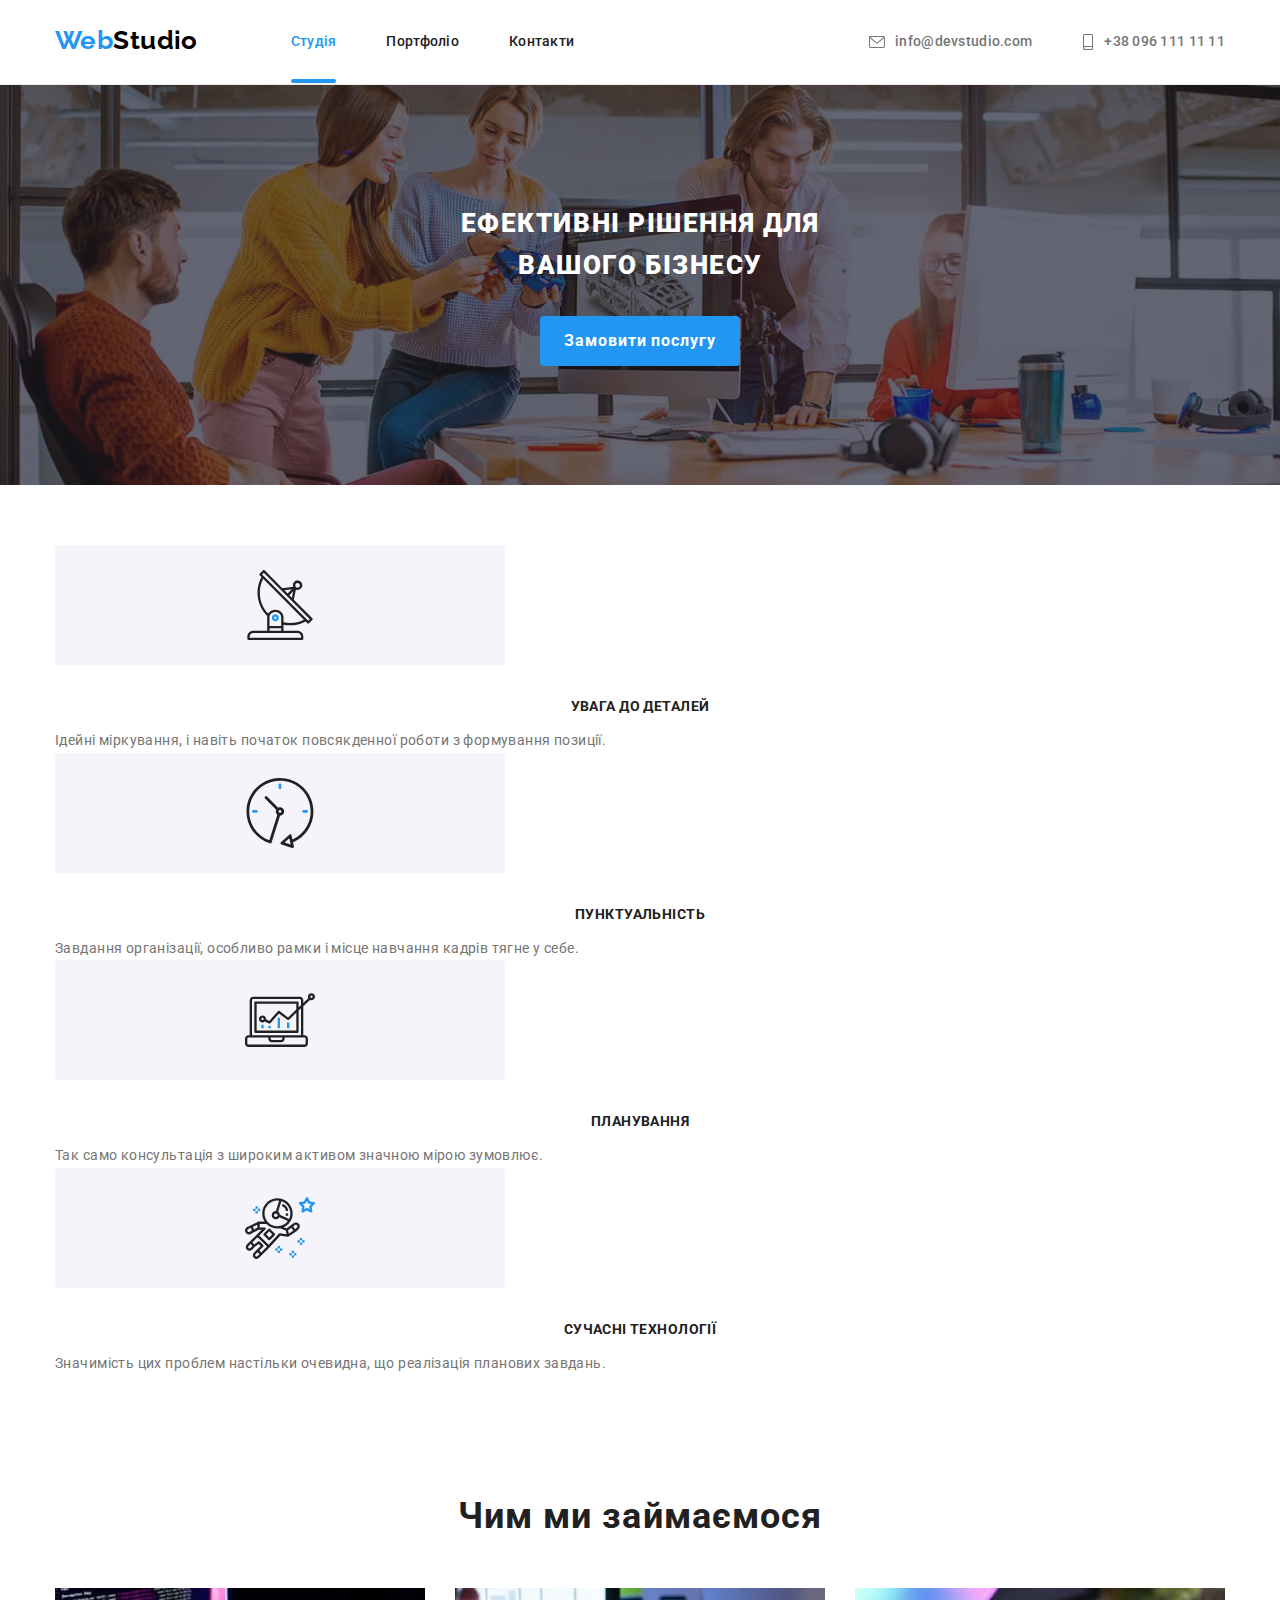
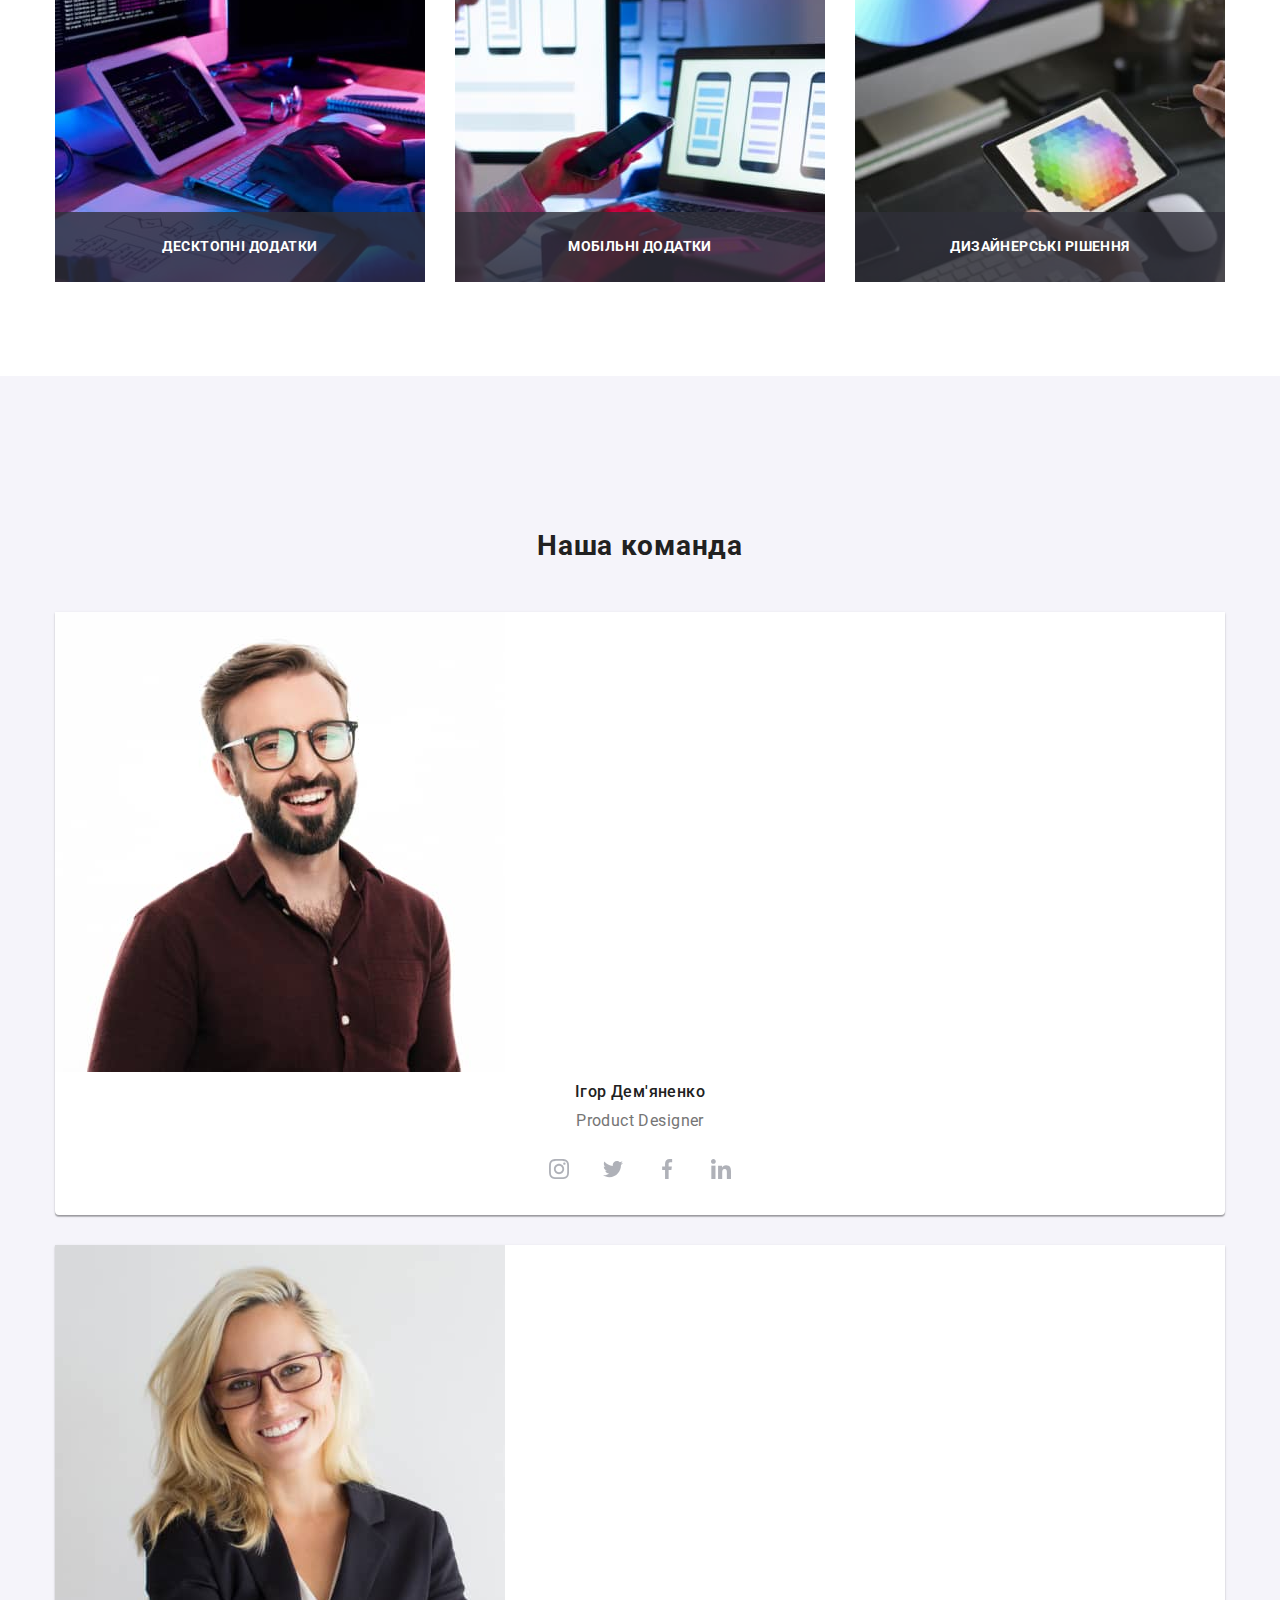
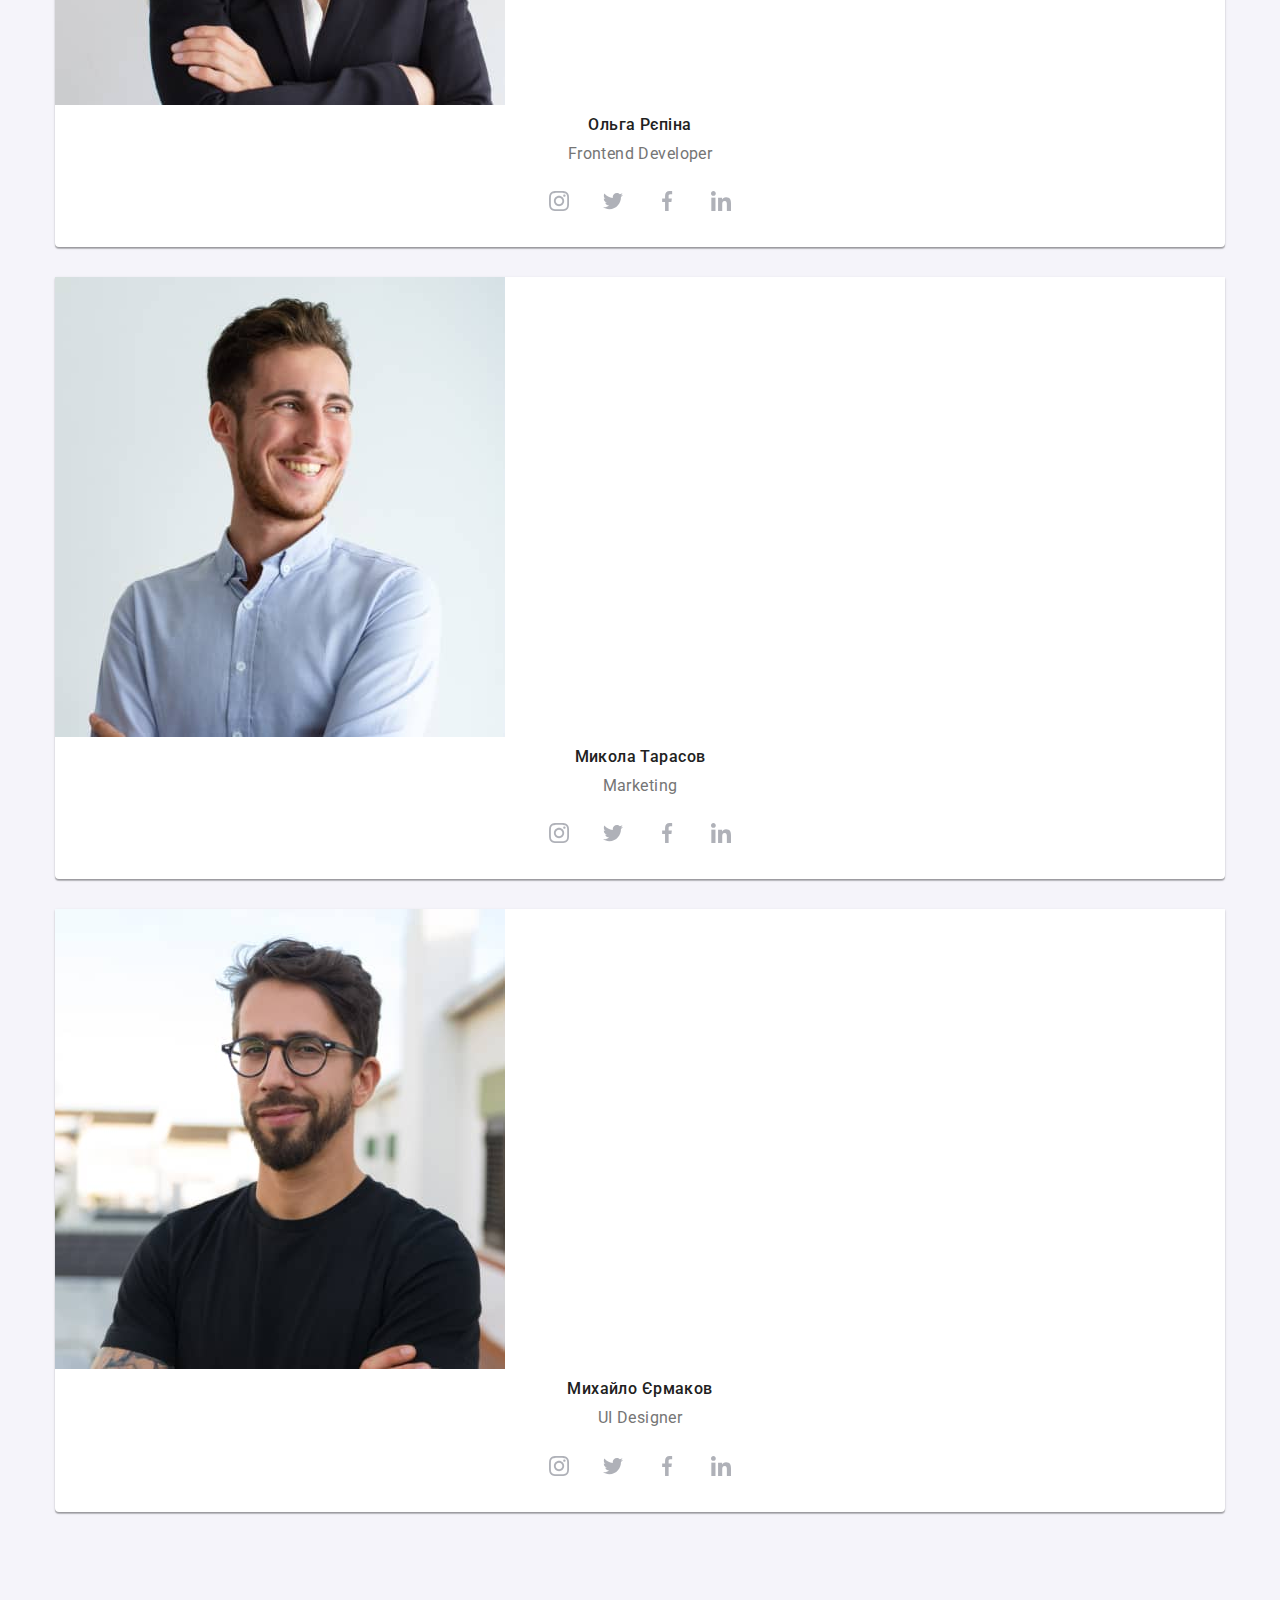
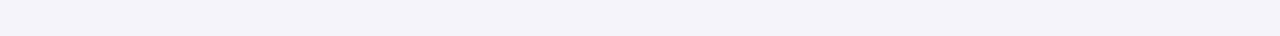
==== index.html @ 48b94c97 "hm work" ====
<!DOCTYPE html>
<html lang="uk">
  <head>
    <meta charset="UTF-8" />
    <meta http-equiv="X-UA-Compatible" content="IE=edge" />
    <meta name="viewport" content="width=device-width, initial-scale=1.0" />
    <link rel="preconnect" href="https://fonts.googleapis.com" />
    <link rel="preconnect" href="https://fonts.gstatic.com" crossorigin />
    <link
      href="https://fonts.googleapis.com/css2?family=Raleway:wght@700&family=Roboto:wght@400;500;700;900&display=swap"
      rel="stylesheet"
    />
    <title>Web Studio</title>
    <link
      rel="stylesheet"
      href="https://cdnjs.cloudflare.com/ajax/libs/modern-normalize/1.1.0/modern-normalize.min.css"
    />
    <link
      rel="stylesheet"
      href="https://cdnjs.cloudflare.com/ajax/libs/animate.css/4.1.1/animate.min.css"
    />
    <link rel="stylesheet" href="https://unpkg.com/aos@next/dist/aos.css" />
    <link rel="stylesheet" href="./css/main.min.css" />
  </head>
  <body>
    <!-- Heder -->
    <header class="header">
      <nav class="container header__container">
        <a lang="en" href="./index.html" class="header__logo">
          <span class="header__logoweb">Web</span>Studio
        </a>
        <ul class="navigation list">
          <li class="navigation__item">
            <a href="./index.html" class="navigation__link curent">Студія </a>
          </li>
          <li class="navigation__item">
            <a href="./portfolio.html" class="navigation__link">Портфоліо </a>
          </li>
          <li class="navigation__item">
            <a href="Контакти" class="navigation__link">Контакти </a>
          </li>
        </ul>
        <ul class="ligament list">
          <li class="ligament__item ligament__item--marg">
            <a href="mailto:info@devstudio.com" class="ligament__link">
              <svg class="ligament__icon">
                <use href="./images/symbol-defs.svg#icon-envelope"></use>
              </svg>
              info@devstudio.com
            </a>
          </li>
          <li class="ligament__item">
            <a href="tel:+380961111111" class="ligament__link">
              <svg class="ligament__icon--smartfone">
                <use href="./images/symbol-defs.svg#icon-smartphone"></use>
              </svg>
              +38 096 111 11 11
            </a>
          </li>
        </ul>
      </nav>
    </header>
    <main>
      <!-- Section 1 -->
       <section class="hero">
        <h1 class="hero__title">
          Ефективні рішення для<br />
          вашого бізнесу
        </h1>
         <button type="button" class="hero__button hero__button--additionally" data-modal-open>
          Замовити послугу
        </button>
      </section>
      <!-- hiden after -->
      <section class="benefits benefits__section">
        <h2 class="visually-hidden">Особливості</h2>
        <div class="benefits__container container">
          <ul class="benefits__list">
            <li class="benefist__item">
              <div class="peculiarities">
                <svg class="peculiarities__icon">
                  <use href="./images/symbol-defs.svg#icon-antenna-1"></use>
                </svg>
              </div>
              <h3 class="peculiarities__header">УВАГА ДО ДЕТАЛЕЙ</h3>
              <p class="peculiarities__text">
                Ідейні міркування, і навіть початок повсякденної роботи з формування позиції.
              </p>
            </li>
            <li class="benefist__item">
              <div class="peculiarities">
                <svg width="70" height="70" class="peculiarities__icon">
                  <use href="./images/symbol-defs.svg#icon-clock-1"></use>
                </svg>
              </div>
              <h3 class="peculiarities__header">ПУНКТУАЛЬНІСТЬ</h3>
              <p class="peculiarities__text">
                Завдання організації, особливо рамки і місце навчання кадрів тягне у себе.
              </p>
            </li>
            <li class="benefist__item">
              <div class="peculiarities">
                <svg width="70" height="70" class="peculiarities__icon">
                  <use href="./images/symbol-defs.svg#icon-diagram-1"></use>
                </svg>
              </div>
              <h3 class="peculiarities__header">ПЛАНУВАННЯ</h3>
              <p class="peculiarities__text">
                Так само консультація з широким активом значною мірою зумовлює.
              </p>
            </li>
            <li class="benefist__item">
              <div class="peculiarities">
                <svg width="70" height="70" class="peculiarities__icon">
                  <use href="./images/symbol-defs.svg#icon-astronaut-1"></use>
                </svg>
              </div>
              <h3 class="peculiarities__header">СУЧАСНІ ТЕХНОЛОГІЇ</h3>
              <p class="peculiarities__text">
                Значимість цих проблем настільки очевидна, що реалізація планових завдань.
              </p>
            </li>
          </ul>
        </div>
      </section>
       <section class="work">
        <div class="work__container container">
          <h2 class="work__header work__header--margin">Чим ми займаємося</h2>
          <ul class="workcard">
            <li class="workard__list">
              <div class="boxthumb">
                <img src="./images/box1.jpg" alt="Проект з 0" width="370" />
                <p class="boxthumb__description">Десктопні додатки</p>
              </div>
            </li>
            <li class="workard__list">
              <div class="boxthumb">
                <img src="./images/box2.jpg" alt="Теми на любий вибір" width="370" />
                <p class="boxthumb__description">Мобільні додатки</p>
              </div>
            </li>
            <li class="workard__list">
              <div class="boxthumb">
                <img src="./images/box3.jpg" alt="Дизайн" width="370" />
                <p class="boxthumb__description">Дизайнерські рішення</p>
              </div>
            </li>
          </ul>
        </div>
       </section>
      <!-- Comand -->
       <section class="section section__team">
        <div class="container">
          <h2 class="team__header work__header--margin">Наша команда</h2>
          <ul class="team-foto__list">
            <li class="team-foto__item item">
              <img src="/images/mobile/comand/igor480.jpg" alt="Дизайнер" />
              <div class="team">
                <h3 class="team__name">Ігор Дем'яненко</h3>
                <p class="team__position">Product Designer</p>
                <ul class="social-icon">
                  <li>
                    <a href="https://www.instagram.com" class="social-icon__link">
                      <svg width="20" height="20" class="social-icon__svg">
                        <use href="./images/symbol-defs.svg#icon-instagram-2"></use>
                      </svg>
                    </a>
                  </li>
                  <li>
                    <a href="https://twitter.com/" class="social-icon__link">
                      <svg width="20" height="20" class="social-icon__svg">
                        <use href="./images/symbol-defs.svg#icon-twitter-1"></use>
                      </svg>
                    </a>
                  </li>
                  <li>
                    <a href="https://uk-ua.facebook.com/" class="social-icon__link">
                      <svg width="20" height="20" class="social-icon__svg">
                        <use href="./images/symbol-defs.svg#icon-facebook-1"></use>
                      </svg>
                    </a>
                  </li>
                  <li>
                    <a href="https://ua.linkedin.com/" class="social-icon__link">
                      <svg width="20" height="20" class="social-icon__svg">
                        <use href="./images/symbol-defs.svg#icon-linkedin-1"></use>
                      </svg>
                    </a>
                  </li>
                </ul>
              </div>
            </li>
            <li class="team-foto__item item">
              <img src="./images/mobile/comand/olga480.jpg" alt="Розробник" />
              <div class="team">
                <h3 class="team__name">Ольга Рєпіна</h3>
                <p class="team__position">Frontend Developer</p>
                <ul class="social-icon">
                  <li>
                    <a href="https://www.instagram.com" class="social-icon__link">
                      <svg width="20" height="20" class="social-icon__svg">
                        <use href="./images/symbol-defs.svg#icon-instagram-2"></use>
                      </svg>
                    </a>
                  </li>
                  <li>
                    <a href="https://twitter.com/" class="social-icon__link">
                      <svg width="20" height="20" class="social-icon__svg">
                        <use href="./images/symbol-defs.svg#icon-twitter-1"></use>
                      </svg>
                    </a>
                  </li>
                  <li>
                    <a href="https://uk-ua.facebook.com/" class="social-icon__link">
                      <svg width="20" height="20" class="social-icon__svg">
                        <use href="./images/symbol-defs.svg#icon-facebook-1"></use>
                      </svg>
                    </a>
                  </li>
                  <li>
                    <a href="https://ua.linkedin.com/" class="social-icon__link">
                      <svg width="20" height="20" class="social-icon__svg">
                        <use href="./images/symbol-defs.svg#icon-linkedin-1"></use>
                      </svg>
                    </a>
                  </li>
                </ul>
              </div>
            </li>
            <li class="team-foto__item item">
              <img src="./images/mobile/comand/mukola480.jpg" alt="Маркетинг" />
              <div class="team">
                <h3 class="team__name">Микола Тарасов</h3>
                <p class="team__position">Marketing</p>
                <ul class="social-icon">
                  <li>
                    <a href="https://www.instagram.com" class="social-icon__link">
                      <svg width="20" height="20" class="social-icon__svg">
                        <use href="./images/symbol-defs.svg#icon-instagram-2"></use>
                      </svg>
                    </a>
                  </li>
                  <li>
                    <a href="https://twitter.com/" class="social-icon__link">
                      <svg width="20" height="20" class="social-icon__svg">
                        <use href="./images/symbol-defs.svg#icon-twitter-1"></use>
                      </svg>
                    </a>
                  </li>
                  <li>
                    <a href="https://uk-ua.facebook.com/" class="social-icon__link">
                      <svg width="20" height="20" class="social-icon__svg">
                        <use href="./images/symbol-defs.svg#icon-facebook-1"></use>
                      </svg>
                    </a>
                  </li>
                  <li>
                    <a href="https://ua.linkedin.com/" class="social-icon__link">
                      <svg width="20" height="20" class="social-icon__svg">
                        <use href="./images/symbol-defs.svg#icon-linkedin-1"></use>
                      </svg>
                    </a>
                  </li>
                </ul>
              </div>
            </li>
            <li class="team-foto__item item">
              <img src="./images/mobile/comand/muhailo480.jpg" alt="Дизайнер" />
              <div class="team">
                <h3 class="team__name">Михайло Єрмаков</h3>
                <p class="team__position">UI Designer</p>

                <ul class="social-icon">
                  <li>
                    <a href="https://www.instagram.com" class="social-icon__link">
                      <svg width="20" height="20" class="social-icon__svg">
                        <use href="./images/symbol-defs.svg#icon-instagram-2"></use>
                      </svg>
                    </a>
                  </li>
                  <li>
                    <a href="https://twitter.com/" class="social-icon__link">
                      <svg width="20" height="20" class="social-icon__svg">
                        <use href="./images/symbol-defs.svg#icon-twitter-1"></use>
                      </svg>
                    </a>
                  </li>
                  <li>
                    <a href="https://uk-ua.facebook.com/" class="social-icon__link">
                      <svg width="20" height="20" class="social-icon__svg">
                        <use href="./images/symbol-defs.svg#icon-facebook-1"></use>
                      </svg>
                    </a>
                  </li>
                  <li>
                    <a href="https://ua.linkedin.com/" class="social-icon__link">
                      <svg width="20" height="20" class="social-icon__svg">
                        <use href="./images/symbol-defs.svg#icon-linkedin-1"></use>
                      </svg>
                    </a>
                  </li>
                </ul>
              </div>
            </li>
          </ul>
        </div>
      </section>
      <!-- section postiini clientu -->
      <!-- <section class="client-section section">
        <div class="container client__container">
          <h2 class="work__header work__header--margin">Постійні клієнти</h2>
          <ul class="client__container--list">
            <li class="client__container--item">
              <a href="./portfolio.html" class="client__container--link">
                <svg width="160" height="60" class="">
                  <use href="./images/symbol-defs.svg#icon-Logo"></use>
                </svg>
              </a>
            </li>
            <li class="client__container--item">
              <a href="./portfolio.html" class="client__container--link">
                <svg width="160" height="60" class="">
                  <use href="./images/symbol-defs.svg#icon-Logo-1"></use>
                </svg>
              </a>
            </li>
            <li class="client__container--item">
              <a href="./portfolio.html" class="client__container--link">
                <svg width="160" height="60" class="">
                  <use href="./images/symbol-defs.svg#icon-Logo-2"></use>
                </svg>
              </a>
            </li>
            <li class="client__container--item">
              <a href="./portfolio.html" class="client__container--link">
                <svg width="160" height="60" class="">
                  <use href="./images/symbol-defs.svg#icon-Logo-3"></use>
                </svg>
              </a>
            </li>
            <li class="client__container--item">
              <a href="./portfolio.html" class="client__container--link">
                <svg width="160" height="60" class="">
                  <use href="./images/symbol-defs.svg#icon-Logo-4"></use>
                </svg>
              </a>
            </li>
            <li class="client__container--item">
              <a href="./portfolio.html" class="client__container--link">
                <svg width="160" height="60" class="">
                  <use href="./images/symbol-defs.svg#icon-Logo-5"></use>
                </svg>
              </a>
            </li>
          </ul>
        </div>
      </section>
    </main> -->
    <!-- adress -->
    <!-- <footer class="footerbg">
      <div class="container container-foter">
        <div class="adresscont">
          <div class="logoclas">
            <a lang="en" href="./index.html" class="logofot">
              <span class="logo-fotweb">Web</span>Studio</a
            >
          </div>
          <address>
            <div class="conteiner-fot">
              <ul class="footer-nav list">
                <li class="navadress">
                  <a
                    href="https://goo.gl/maps/pRwfF4WAniWBqefx9"
                    target="_blank"
                    rel="noreferrer nofollow noopener"
                    class="footer-link navigat"
                    >м. Київ, пр-т Лесі Українки, 26
                  </a>
                </li>
                <li class="navadress">
                  <a href="mailto:info@devstudio.com" class="footer-link">info@devstudio.com</a>
                </li>
                <li class="navadress">
                  <a href="tel:+380961111111" class="footer-link">+38 096 111 11 11</a>
                </li>
              </ul>
            </div>
          </address>
        </div>
        <div class="conect footer1">
          <p class="fottext">Приєднутесь</p>
          <ul class="list-social">
            <li>
              <a href="https://www.instagram.com" class="link1">
                <svg width="20" height="20" class="icon-footer1">
                  <use href="./images/symbol-defs.svg#icon-instagram-2"></use>
                </svg>
              </a>
            </li>
            <li>
              <a href="https://twitter.com/" class="link1">
                <svg width="20" height="20" class="icon-footer1">
                  <use href="./images/symbol-defs.svg#icon-twitter-1"></use>
                </svg>
              </a>
            </li>
            <li>
              <a href="https://uk-ua.facebook.com/" class="link1">
                <svg width="20" height="20" class="icon-footer1">
                  <use href="./images/symbol-defs.svg#icon-facebook-1"></use>
                </svg>
              </a>
            </li>
            <li>
              <a href="https://ua.linkedin.com/" class="link1">
                <svg width="20" height="20" class="icon-footer1">
                  <use href="./images/symbol-defs.svg#icon-linkedin-1"></use>
                </svg>
              </a>
            </li>
          </ul>
        </div>
        <div class="box-telegram">
          <p class="fottext">Підпишіться на розсилку</p>
          <form class="box-social">
            <label for="mail" class="footer-label"> </label>
            <input type="mail" name="mail" id="mail" placeholder="E-mail" class="footer-input" />

            <button type="submit" class="button-box">
              Підписатися

              <svg width="24" height="24" class="icon-telegram">
                <use href="./images/symbol-defs.svg#icon-icon-send"></use>
              </svg>
            </button>
          </form>
        </div>
      </div>
    </footer> -->
    <!-- <div class="backdrop is-hidden" data-modal>
      <div class="modal">
        <p class="modal-text">Залиште свої дані, ми вам передзвонимо</p>
        <button class="close-button" data-modal-close>
          <svg width="30" height="30" class="icon-close">
            <use href="./icomoon/symbol-defs.svg#icon-close"></use>
          </svg>
        </button>

        <form class="js-speaker-form">
          <div class="modal-transformation">
            <label for="name" class="primary-label">Ім'я</label>
            <div class="input-wrap">
              <svg width="18" height="18" class="social-icon__svg">
                <use href="./images/symbol-defs.svg#icon-person-black-18dp-1"></use>
              </svg>
              <input type="text" name="name" id="name" required autofocus />
            </div>
          </div>
          <div class="modal-transformation">
            <label for="tel" class="primary-label">Телефон</label>
            <div class="input-wrap">
              <svg width="18" height="18" class="social-icon__svg">
                <use href="./images/symbol-defs.svg#icon-phone-black-18dp-1"></use>
              </svg>
              <input type="tel" name="tel" id="tel" required />
            </div>
          </div>
          <div class="modal-transformation">
            <label for="email" class="primary-label">Пошта</label>
            <div class="input-wrap">
              <svg width="18" height="18" class="social-icon__svg">
                <use href="./images/symbol-defs.svg#icon-email-black-18dp-1"></use>
              </svg>
              <input type="email" name="email" id="email" required />
            </div>
          </div>
          <div>
            <div class="modal-transformation">
              <label for="coment" class="primary-label"> Коментар </label>
              <textarea
                type="coment"
                name="coment"
                id="coment"
                rows="8"
                placeholder="Введіть текст"
              ></textarea>
            </div>
            <div>
              <label class="contract-text label">
                <input class="checkbox" type="checkbox" name="contract" value="contract" />
                <svg width="16" height="15" class="icon-contr">
                  <use href="./images/symbol-defs.svg#icon-icon-check-1"></use>
                </svg>
                <p class="contact-wrap">
                  Погоджуюся з розсилкою та приймаю
                  <a href="./index.html" class="contract-link">Умови договору</a>
                </p>
              </label>
            </div>
          </div>
          <div class="modal-submit">
            <button type="submit" class="button-modal">Відправити</button>
          </div>
        </form>
      </div>
    </div> -->

    <script src="./js/modal.js"></script>
  </body>
</html>
---- css/main.min.css ----
.button,.label,.modal-submit,.close-button,.button-box,.client__container .client__container--link,.boxthumb__description,.workard__list,.social-icon,.peculiarities,.ligament__link,.ligament,.navigation{display:-webkit-box;display:-ms-flexbox;display:flex;-webkit-box-align:center;-ms-flex-align:center;align-items:center;-webkit-box-pack:center;-ms-flex-pack:center;justify-content:center}body{font-family:"Roboto",sans-serif;font-size:14px;line-height:1.71;letter-spacing:.03em}.button-portfolio,.button-modal,.button-box,.client__container .client__container--link,.hero__button,.hero__button--additionally,.ligament__link{-webkit-transition:background-color 250ms cubic-bezier(0.4, 0, 0.2, 1),color 250ms cubic-bezier(0.4, 0, 0.2, 1),-webkit-box-shadow 250ms cubic-bezier(0.4, 0, 0.2, 1);transition:background-color 250ms cubic-bezier(0.4, 0, 0.2, 1),color 250ms cubic-bezier(0.4, 0, 0.2, 1),-webkit-box-shadow 250ms cubic-bezier(0.4, 0, 0.2, 1);transition:background-color 250ms cubic-bezier(0.4, 0, 0.2, 1),color 250ms cubic-bezier(0.4, 0, 0.2, 1),box-shadow 250ms cubic-bezier(0.4, 0, 0.2, 1);transition:background-color 250ms cubic-bezier(0.4, 0, 0.2, 1),color 250ms cubic-bezier(0.4, 0, 0.2, 1),box-shadow 250ms cubic-bezier(0.4, 0, 0.2, 1),-webkit-box-shadow 250ms cubic-bezier(0.4, 0, 0.2, 1)}body{color:#212121;background-color:#fff}.header{display:none}@media screen and (min-width: 1200px){.header{display:block}}@media screen and (min-width: 768px){.header{display:block}}@media screen and (min-width: 1200px){.header{border-bottom:1px solid #ececec}.header__container{display:-webkit-box;display:-ms-flexbox;display:flex}.header__logo{font-family:"Raleway",sans-serif;font-weight:700;font-size:26px;line-height:1.2;color:#000;text-decoration:none;margin-left:0;padding-top:25px;padding-bottom:24px}.header__logoweb{color:#2196f3}}@media screen and (min-width: 1200px){.ligament__item--marg{margin-right:50px}}@media screen and (min-width: 1200px){.curent::after{content:"";position:absolute;display:block;width:100%;height:4px;bottom:-2px;background-color:#2196f3;border-radius:2px}}@media screen and (min-width: 1200px){.navigation__link.curent{color:#2196f3}}.navigation{margin-left:93px}.navigation__link{font-weight:500;font-size:14px;line-height:1.14;letter-spacing:.02em;color:#212121;position:relative;padding:32px 0;text-decoration:none;-webkit-transition-duration:250ms;transition-duration:250ms;-webkit-transition-timing-function:cubic-bezier(0.4, 0, 0.2, 1);transition-timing-function:cubic-bezier(0.4, 0, 0.2, 1)}.navigation__item:not(:first-child){margin-left:50px}.navigation .navigation__link:hover,.navigation .navigation__link:focus{color:#2196f3}.ligament{margin-left:auto}.ligament__link{padding-top:32px;padding-bottom:32px;font-weight:500;font-size:14px;line-height:1.14;letter-spacing:.02em;color:#757575;text-decoration:none}.ligament__icon{display:block;height:20px;width:16px;margin-right:10px;fill:#757575}.ligament__icon--smartfone{display:block;height:16px;width:12px;margin-right:10px;fill:#757575}.ligament__link:hover,.ligament__link:focus{color:#2196f3}.ligament__link:hover svg,.ligament__link:focus svg{fill:#2196f3}.hero{background-image:-webkit-gradient(linear, left top, left bottom, from(rgba(47, 48, 58, 0.4)), to(rgba(47, 48, 58, 0.4))),url(../images/Img.jpg);background-image:linear-gradient(rgba(47, 48, 58, 0.4), rgba(47, 48, 58, 0.4)),url(../images/Img.jpg);max-width:1600px;min-height:400px;background-repeat:no-repeat;background-color:#c4c4c4;background-size:cover;background-position:center;margin:0 auto;text-align:center;padding-top:118px;padding-bottom:118px}.hero__title{font-weight:900;font-size:26px;line-height:1.6;letter-spacing:.06em;text-transform:uppercase;color:#fff}.hero__button--additionally{font-family:inherit;font-weight:500;font-size:16px;line-height:1.6;letter-spacing:.03em;border-radius:4px;color:#212121;border:none;padding:6px 22px;cursor:pointer}.hero__button--additionally:hover,.hero__button--additionally:focus{background-color:#2196f3;color:#fff;-webkit-box-shadow:0px 3px 1px rgba(0,0,0,.1),0px 1px 2px rgba(0,0,0,.08),0px 2px 2px rgba(0,0,0,.12);box-shadow:0px 3px 1px rgba(0,0,0,.1),0px 1px 2px rgba(0,0,0,.08),0px 2px 2px rgba(0,0,0,.12)}.hero__button{font-family:inherit;font-weight:700;font-size:16px;line-height:1.87;letter-spacing:.06em;color:#fff;background-color:#2196f3;cursor:pointer;border-radius:4px;margin-top:30px;padding:10px 24px}.hero__button:hover,.hero__button:focus{color:#fff;background-color:#188ce8;-webkit-box-shadow:0px 4px 4px rgba(0,0,0,.15);box-shadow:0px 4px 4px rgba(0,0,0,.15)}.peculiarities{width:450px;height:120px;background-color:#f5f4fa;border-radius:4px;margin-left:0}.peculiarities__icon{width:70px;height:70px}.peculiarities__header{text-align:center;font-size:14px;line-height:1.7;letter-spacing:.03em;text-transform:uppercase;margin-top:30px}.peculiarities__text{color:#757575;margin-top:10px}.benefits__section{margin-top:60px;margin-bottom:60px}.section__team{background-color:#f5f4fa}.team-foto__item:nth-last-child(n){margin-bottom:30px}.team-foto__item{background-color:#fff;-webkit-box-shadow:0px 1px 3px rgba(0,0,0,.12),0px 1px 1px rgba(0,0,0,.14),0px 2px 1px rgba(0,0,0,.2);box-shadow:0px 1px 3px rgba(0,0,0,.12),0px 1px 1px rgba(0,0,0,.14),0px 2px 1px rgba(0,0,0,.2);border-radius:0px 0px 4px 4px}.team__header{font-weight:700;font-size:28px;line-height:1.16;letter-spacing:.03em;text-align:center;color:#212121}.team__header--margin{margin-top:60px;margin-bottom:30px}@media screen and (min-width: 768px){.team__header--margin{margin-bottom:50px}}@media screen and (min-width: 1200px){.team__header--margin{margin-bottom:50px}}.team__name{font-weight:500;font-size:16px;line-height:1.2;color:#212121;text-align:center;margin-top:10px}.team__position{margin-top:10px;margin-bottom:16px;text-align:center;font-size:16px;line-height:1.2;color:#757575}.client__container--list{display:-webkit-box;display:-ms-flexbox;display:flex;gap:30px}.social-icon{gap:10px;padding-bottom:24px}.social-icon .social-icon__link{width:44px;height:44px;display:-webkit-box;display:-ms-flexbox;display:flex;border-radius:50px;-webkit-box-pack:center;-ms-flex-pack:center;justify-content:center;-webkit-box-align:center;-ms-flex-align:center;align-items:center;background-color:#fff;fill:#afb1b8;-webkit-transition-duration:250ms;transition-duration:250ms;-webkit-transition-timing-function:cubic-bezier(0.4, 0, 0.2, 1);transition-timing-function:cubic-bezier(0.4, 0, 0.2, 1)}.social-icon .social-icon__link:hover,.social-icon .social-icon__link:focus{background-color:#2196f3;fill:#fff}.work{display:none;margin-bottom:94px}@media screen and (min-width: 1200px){.work{display:block}}.work__header--margin{padding-top:60px;margin-bottom:30px}@media screen and (min-width: 768px){.work__header--margin{margin-bottom:50px}}@media screen and (min-width: 1200px){.work__header--margin{margin-bottom:50px}}.work__header{font-weight:700;font-size:36px;line-height:1.16;letter-spacing:.03em;text-align:center;color:#212121}.workcard{display:-webkit-box;display:-ms-flexbox;display:flex;gap:30px}.workard__list{width:calc((100% - 60px)/3);font-weight:700;font-size:14px;line-height:1.14;text-transform:uppercase;color:#fff}.boxthumb{position:relative}.boxthumb__description{width:100%;height:70px;position:absolute;background-color:rgba(47,48,58,.8);left:0;bottom:0}.client__container .client__container--link{width:170px;height:92px;border:1px solid #afb1b8;background-color:#fff;fill:#afb1b8;gap:30px;border-radius:4px}.client__container .client__container--link:hover,.client__container .client__container--link:focus{fill:#2196f3;background-color:#fff;border:1px solid #2196f3}.footerbg{display:-webkit-box;display:-ms-flexbox;display:flex;-webkit-box-align:baseline;-ms-flex-align:baseline;align-items:baseline;padding-top:60px;padding-bottom:60px;background-color:#2f303a}.link-filter{text-decoration:none}.filter{font-size:18px;line-height:2;letter-spacing:.06em;color:#212121;text-decoration:none;margin-bottom:4px}.filter-foto{font-size:16px;line-height:1.8;letter-spacing:.03em;color:#757575;text-decoration:none}.container-foter{display:-webkit-box;display:-ms-flexbox;display:flex;-webkit-box-align:baseline;-ms-flex-align:baseline;align-items:baseline}.logofot{font-family:"Raleway";font-style:normal;font-weight:700;font-size:26px;line-height:1.2;letter-spacing:.03em;color:#fff;text-decoration:none}.logo-fotweb{color:#2196f3}.logoclas{margin-bottom:20px}.footer-nav .footer-link:hover,.footer-nav .footer-link:focus{color:#2196f3}.footer-nav :not(:first-child){margin-top:9px}.footer-link{font-size:14px;line-height:1.7;letter-spacing:.03em;text-decoration:none;color:rgba(255,255,255,.6);-webkit-transition-duration:250ms;transition-duration:250ms;-webkit-transition-timing-function:cubic-bezier(0.4, 0, 0.2, 1);transition-timing-function:cubic-bezier(0.4, 0, 0.2, 1)}.navigat{color:#fff}.box-telegram{margin-left:auto}.fottext{color:#fff;font-weight:700;font-size:14px;line-height:1.14;letter-spacing:.03em;text-transform:uppercase}.box-social{display:-webkit-box;display:-ms-flexbox;display:flex;margin-top:20px}.footer-input{width:358px;height:50px;padding-left:16px;border:1px solid rgba(255,255,255,.3);-webkit-box-shadow:0px 4px 4px rgba(0,0,0,.15);box-shadow:0px 4px 4px rgba(0,0,0,.15);border-radius:4px;background-color:#2f303a;font-size:16px;line-height:1.25;color:rgba(255,255,255,.6);letter-spacing:.03em}.button-box>.icon-telegram{margin-left:10px}.button-box{width:200px;margin-left:10px;font-family:inherit;font-weight:700;font-size:16px;line-height:1.87;letter-spacing:.06em;color:#fff;background-color:#2196f3;cursor:pointer;border:none;border-radius:4px}.button-box:hover,.button-box:focus{color:#fff;background-color:#188ce8;-webkit-box-shadow:0px 4px 4px rgba(0,0,0,.15);box-shadow:0px 4px 4px rgba(0,0,0,.15)}.footer1 .link1{width:44px;height:44px;display:-webkit-box;display:-ms-flexbox;display:flex;border-radius:50px;-webkit-box-pack:center;-ms-flex-pack:center;justify-content:center;-webkit-box-align:center;-ms-flex-align:center;align-items:center;background-color:rgba(255,255,255,.1);fill:#fff;-webkit-transition-duration:250ms;transition-duration:250ms;-webkit-transition-timing-function:cubic-bezier(0.4, 0, 0.2, 1);transition-timing-function:cubic-bezier(0.4, 0, 0.2, 1)}.footer1 .link1:hover,.footer1 .link1:focus{background-color:#2196f3;fill:#fff}.conect{margin-left:93px}.list-social{display:-webkit-box;display:-ms-flexbox;display:flex;-webkit-box-align:baseline;-ms-flex-align:baseline;align-items:baseline;gap:10px;margin-top:20px}.backdrop{position:fixed;top:0;left:0;width:100%;height:100vh;background:rgba(0,0,0,.2);opacity:1;-webkit-transition:250ms cubic-bezier(0.4, 0, 0.2, 1);transition:250ms cubic-bezier(0.4, 0, 0.2, 1)}.modal{-webkit-box-orient:vertical;-webkit-box-direction:normal;-ms-flex-direction:column;flex-direction:column;width:521px;height:581px;position:absolute;top:50%;left:50%;background-color:#fff;-webkit-box-shadow:0px 1px 3px rgba(0,0,0,.12),0px 1px 1px rgba(0,0,0,.14),0px 2px 1px rgba(0,0,0,.2);box-shadow:0px 1px 3px rgba(0,0,0,.12),0px 1px 1px rgba(0,0,0,.14),0px 2px 1px rgba(0,0,0,.2);border-radius:4px;-webkit-transform:translate(-50%, -50%) scale(1);transform:translate(-50%, -50%) scale(1);-webkit-transition:-webkit-transform 250ms cubic-bezier(0.4, 0, 0.2, 1);transition:-webkit-transform 250ms cubic-bezier(0.4, 0, 0.2, 1);transition:transform 250ms cubic-bezier(0.4, 0, 0.2, 1);transition:transform 250ms cubic-bezier(0.4, 0, 0.2, 1), -webkit-transform 250ms cubic-bezier(0.4, 0, 0.2, 1)}.is-hidden{opacity:0;visibility:hidden;pointer-events:none}.backdrop .is-hidden .modal{-webkit-transform:translate(-50%, -50%) scale(0.7);transform:translate(-50%, -50%) scale(0.7)}.close-button{position:absolute;width:30px;height:30px;right:8px;top:8px;border-radius:50px;cursor:pointer;border:1px solid rgba(0,0,0,.1)}.icon-close{position:absolute;border-radius:50px;border:1px solid rgba(0,0,0,.1);background-color:#fff}.close-button:hover,.close-button:focus{fill:#2196f3}.modal-text{font-style:normal;font-weight:700;font-size:20px;line-height:1.15;text-align:center;letter-spacing:.03em;margin-bottom:2px}.button-modal{font-weight:700;font-size:16px;line-height:1.87;letter-spacing:.06em;color:#fff;background-color:#2196f3;cursor:pointer;border:none;border-radius:4px;padding:10px 52px;margin-top:30px}.button-modal:hover,.button-modal:focus{color:#fff;background-color:#188ce8;-webkit-box-shadow:0px 4px 4px rgba(0,0,0,.15);box-shadow:0px 4px 4px rgba(0,0,0,.15)}.modal{padding:40px 40px}.contract-text{color:#757575;border-radius:4px;-webkit-transition:border 2500ms cubic-bezier(0.4, 0, 0.2, 1);transition:border 2500ms cubic-bezier(0.4, 0, 0.2, 1);margin-top:20px}.contract-link{color:#2196f3;text-decoration:none;-webkit-text-decoration-line:underline;text-decoration-line:underline}.modal-transformation{display:-webkit-box;display:-ms-flexbox;display:flex;-webkit-box-orient:vertical;-webkit-box-direction:normal;-ms-flex-direction:column;flex-direction:column;margin-top:10px}.input-wrap{position:relative}.modal-transformation svg{position:absolute;top:50%;left:12px;-webkit-transform:translatey(-50%);transform:translatey(-50%)}textarea::-webkit-input-placeholder{color:rgba(117,117,117,.5);font-style:normal;font-weight:400;font-size:12px;line-height:1.15;letter-spacing:.01em}textarea::-moz-placeholder{color:rgba(117,117,117,.5);font-style:normal;font-weight:400;font-size:12px;line-height:1.15;letter-spacing:.01em}textarea:-ms-input-placeholder{color:rgba(117,117,117,.5);font-style:normal;font-weight:400;font-size:12px;line-height:1.15;letter-spacing:.01em}textarea::-ms-input-placeholder{color:rgba(117,117,117,.5);font-style:normal;font-weight:400;font-size:12px;line-height:1.15;letter-spacing:.01em}textarea::placeholder{color:rgba(117,117,117,.5);font-style:normal;font-weight:400;font-size:12px;line-height:1.15;letter-spacing:.01em}textarea{resize:none;border:1px solid rgba(33,33,33,.2);border-radius:4px;padding:0;padding-left:16px;padding-top:12px;outline:none;-webkit-transition:border 250ms cubic-bezier(0.4, 0, 0.2, 1);transition:border 250ms cubic-bezier(0.4, 0, 0.2, 1);font-style:normal;font-weight:400;font-size:12px;line-height:1.15;letter-spacing:.01em}.modal-transformation input{width:100%;height:40px;padding-left:42px;border-radius:4px;border:1px solid rgba(33,33,33,.2);outline:none;-webkit-transition:border 250ms cubic-bezier(0.4, 0, 0.2, 1);transition:border 250ms cubic-bezier(0.4, 0, 0.2, 1)}.modal-transformation>.primary-label{display:-webkit-box;display:-ms-flexbox;display:flex;-webkit-box-orient:vertical;-webkit-box-direction:normal;-ms-flex-direction:column;flex-direction:column;font-weight:400;font-size:12px;line-height:1.14;letter-spacing:.01em;color:#757575;margin-bottom:4px}.modal-transformation svg{-webkit-transition:fill 250ms cubic-bezier(0.4, 0, 0.2, 1);transition:fill 250ms cubic-bezier(0.4, 0, 0.2, 1)}.modal-transformation:focus-within svg{fill:#2196f3}.modal-transformation:focus-within textarea{border:1px solid #2196f3}.modal-transformation:focus-within input{border:1px solid #2196f3}.checkbox{position:absolute;width:1px;height:1px;overflow:hidden;border:0;padding:0;clip:rect(0 0 0 0);margin:-1px}.checkbox:checked+.icon-contr{background-color:#2196f3;background-size:contain;background-origin:content-box;border-color:#2196f3}.icon-contr{display:inline-block;border:2px solid #212121;border-radius:2px;margin-right:10px}.button :not(:last-child){margin-right:9px}.button-portfolio{font-family:inherit;font-weight:500;font-size:16px;line-height:1.6;letter-spacing:.03em;border-radius:4px;color:#212121;border:none;padding:6px 22px;cursor:pointer}.button-portfolio:hover,.button-portfolio:focus{background-color:#2196f3;color:#fff;-webkit-box-shadow:0px 3px 1px rgba(0,0,0,.1),0px 1px 2px rgba(0,0,0,.08),0px 2px 2px rgba(0,0,0,.12);box-shadow:0px 3px 1px rgba(0,0,0,.1),0px 1px 2px rgba(0,0,0,.08),0px 2px 2px rgba(0,0,0,.12)}.foto-link{display:-webkit-box;display:-ms-flexbox;display:flex;-ms-flex-wrap:wrap;flex-wrap:wrap;margin-top:50px;gap:30px}.flex-elements{background-color:#fff}.link-filter{display:block}.link-filter:hover,.link-filter:focus{-webkit-box-shadow:0px 1px 1px rgba(0,0,0,.12),0px 4px 4px rgba(0,0,0,.06),1px 4px 6px rgba(0,0,0,.16);box-shadow:0px 1px 1px rgba(0,0,0,.12),0px 4px 4px rgba(0,0,0,.06),1px 4px 6px rgba(0,0,0,.16)}.border-foto{border-bottom-width:1px;border-bottom-style:solid;border-left-width:1px;border-left-style:solid;border-right-width:1px;border-right-style:solid;border-color:#eee;padding-top:20px;padding-bottom:20px;padding-left:24px;padding-right:24px}.border-foto{display:block}.animation-portfolio{position:relative;overflow:hidden}.portfolio-text{display:block;position:absolute;width:100%;height:100%;padding:63px 24px;top:0;left:0;font-size:18px;line-height:1.4;letter-spacing:.03em;color:#fff;-webkit-transform:translateY(100%);transform:translateY(100%);-webkit-transition-duration:250ms;transition-duration:250ms;-webkit-transition-timing-function:cubic-bezier(0.4, 0, 0.2, 1);transition-timing-function:cubic-bezier(0.4, 0, 0.2, 1)}.flex-elements:hover .portfolio-text{-webkit-transform:translateY(0);transform:translateY(0);background-color:rgba(33,150,243,.9)}*::before *::after{-webkit-box-sizing:border-box;box-sizing:border-box}.container{width:480px;padding-left:15px;padding-right:15px;margin-left:auto;margin-right:auto}@media screen and (min-width: 768px){.container{width:768px;padding-left:15px;padding-right:15px;margin-left:0;margin-right:auto}}@media screen and (min-width: 1200px){.container{width:1200px;padding-left:15px;padding-right:15px;margin-left:auto;margin-right:auto}}@media screen and (min-width: 1200px){.section{padding-top:94px;padding-bottom:94px}}ul{list-style:none}.visually-hidden{position:absolute;white-space:nowrap;width:1px;height:1px;overflow:hidden;border:0;padding:0;clip:rect(0 0 0 0);-webkit-clip-path:inset(50%);clip-path:inset(50%);margin:-1px}h1,h2,h3,h4,h5,h6,p,ul{margin:0}ul{padding-left:0}address{font-style:normal}img{display:block;height:auto;max-width:100%}/*# sourceMappingURL=main.min.css.map */
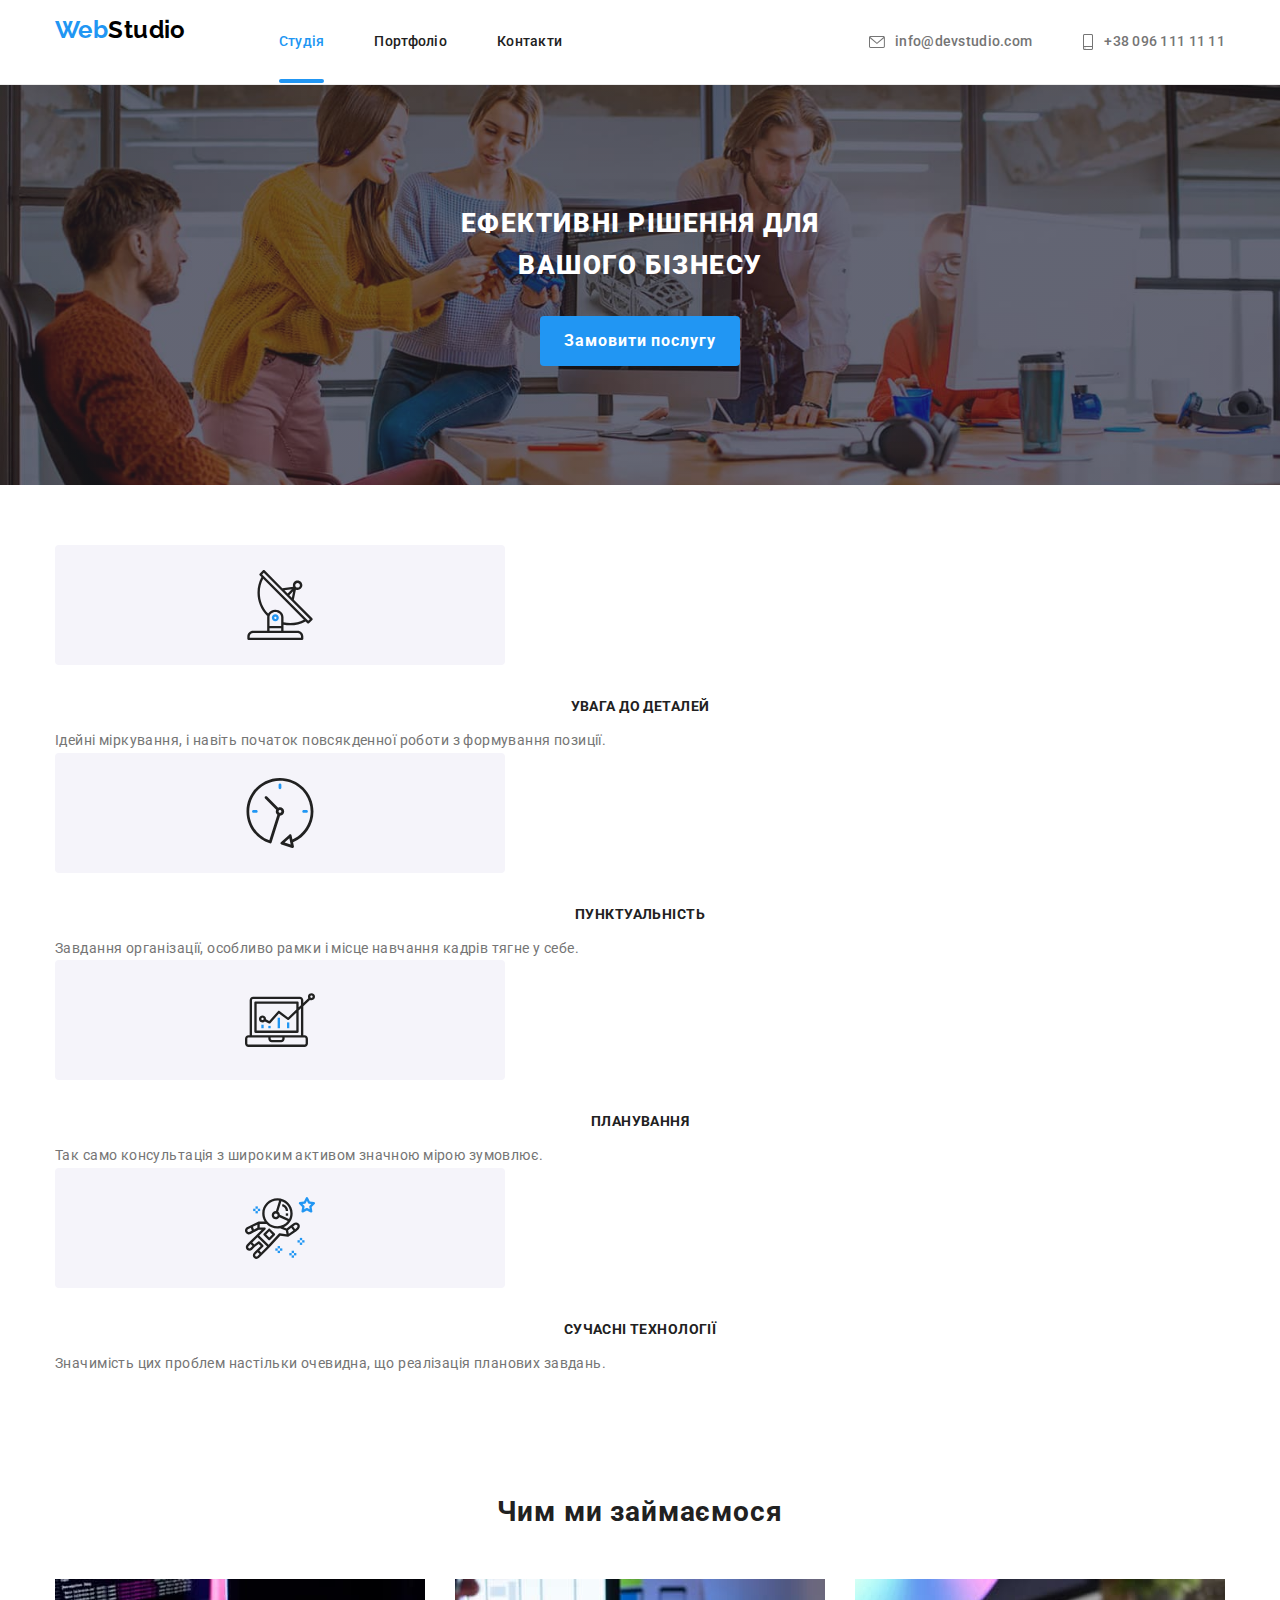
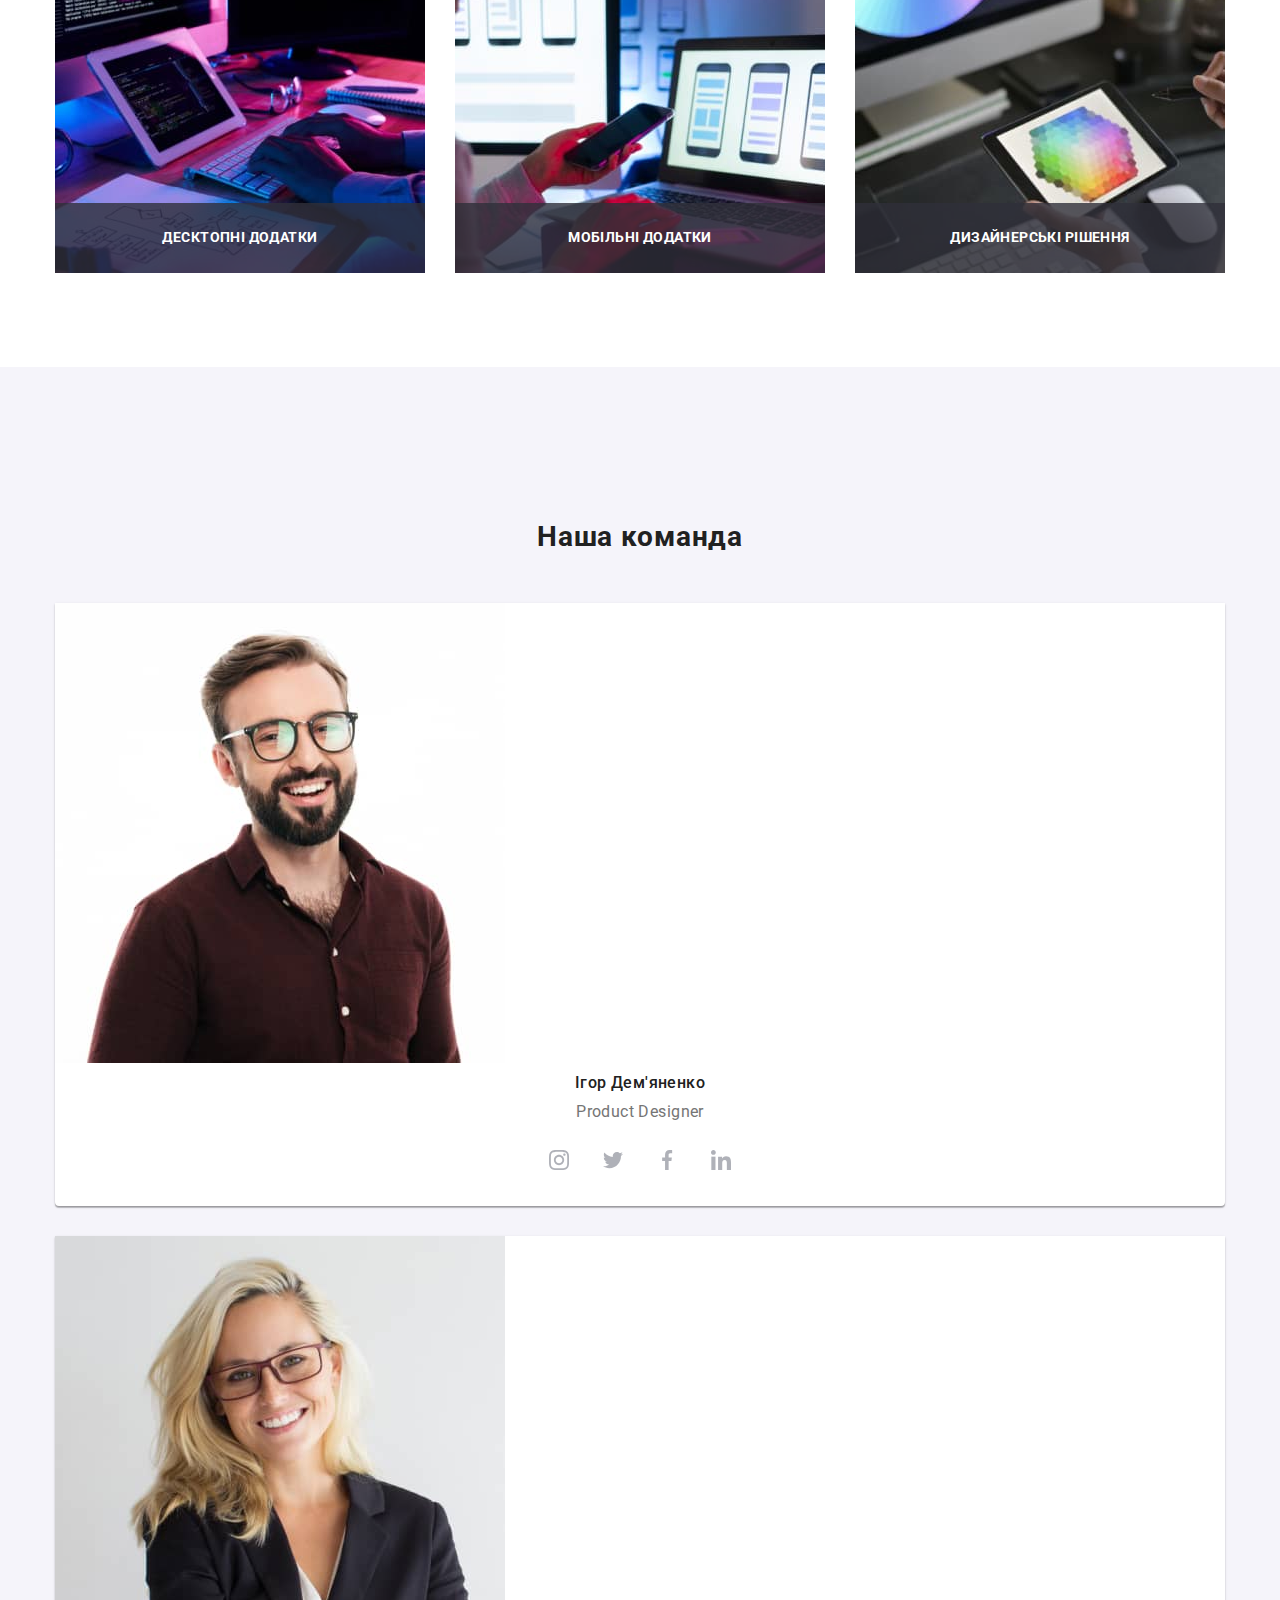
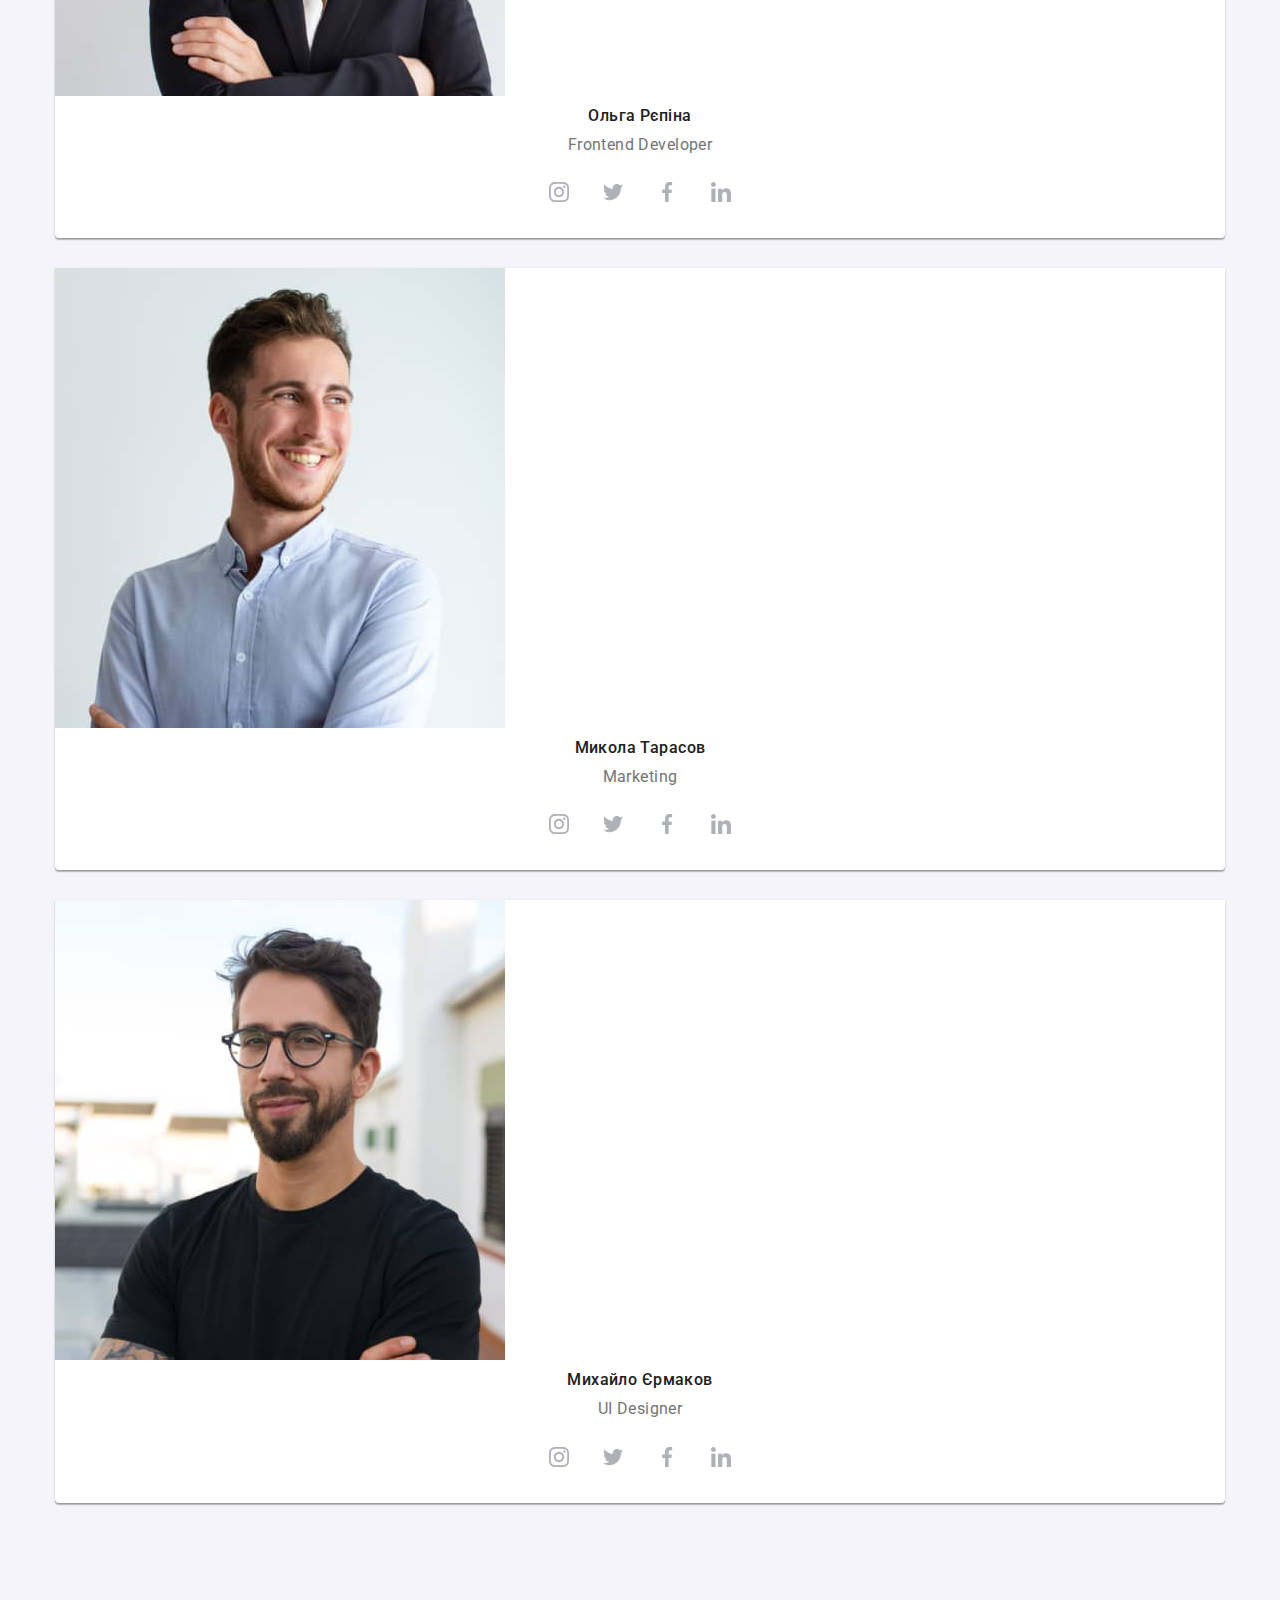
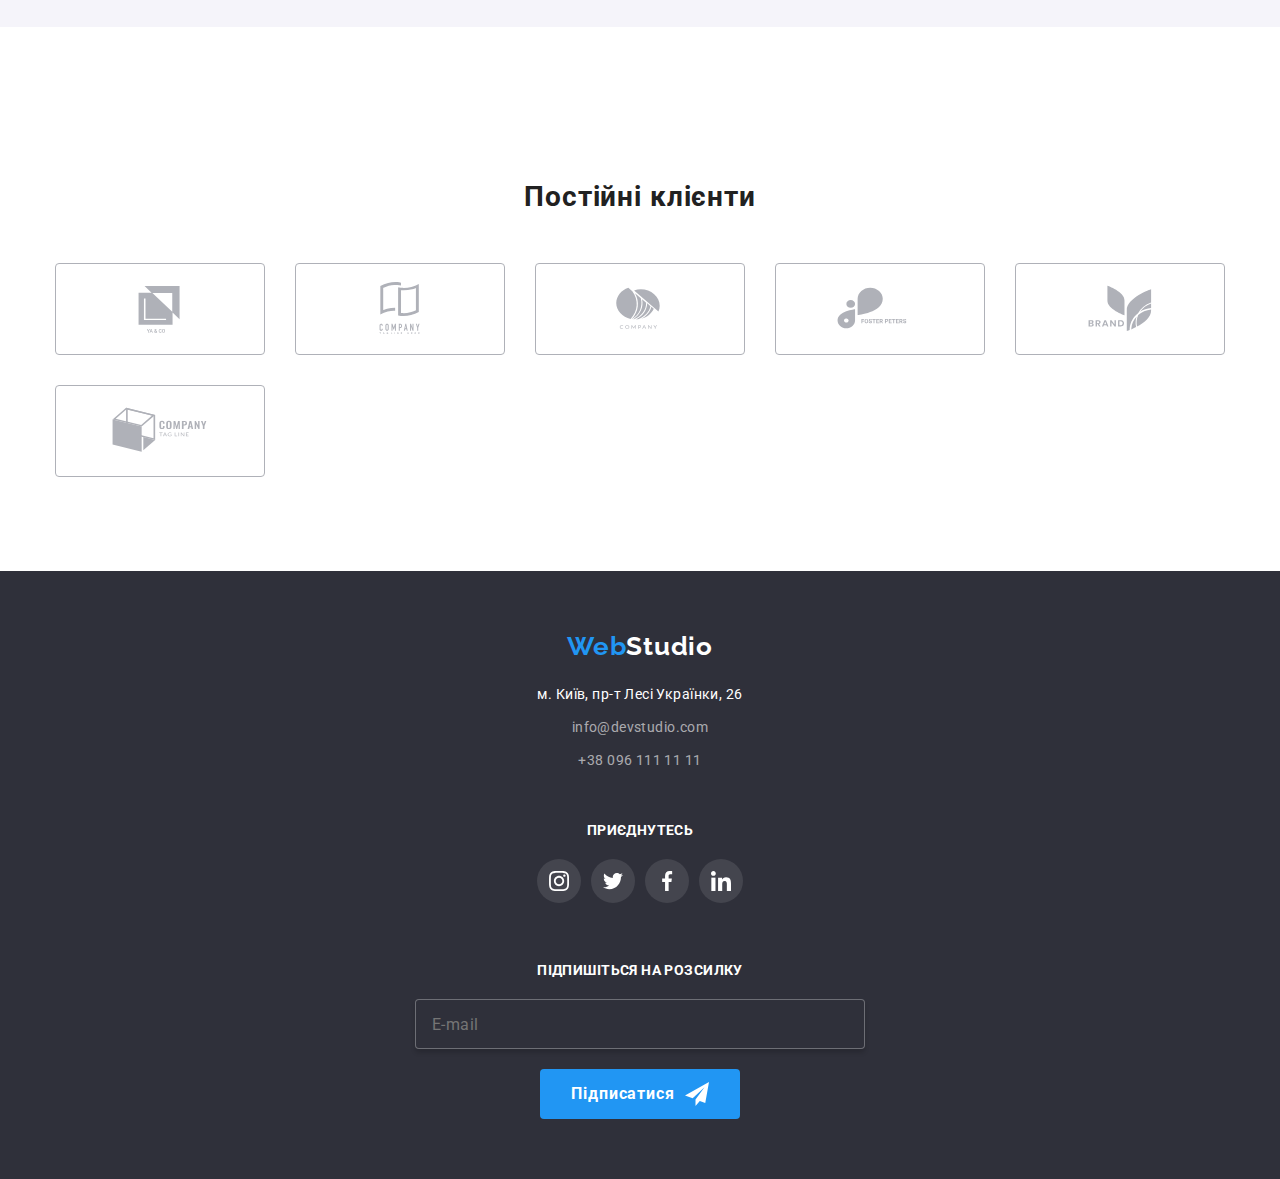
==== commit 69b215ce: "hhh" ====
--- a/index.html
+++ b/index.html
@@ -62,12 +62,12 @@
     </header>
     <main>
       <!-- Section 1 -->
-       <section class="hero">
+      <section class="hero">
         <h1 class="hero__title">
           Ефективні рішення для<br />
           вашого бізнесу
         </h1>
-         <button type="button" class="hero__button hero__button--additionally" data-modal-open>
+        <button type="button" class="hero__button hero__button--additionally" data-modal-open>
           Замовити послугу
         </button>
       </section>
@@ -123,7 +123,7 @@
           </ul>
         </div>
       </section>
-       <section class="work">
+      <section class="work">
         <div class="work__container container">
           <h2 class="work__header work__header--margin">Чим ми займаємося</h2>
           <ul class="workcard">
@@ -147,9 +147,9 @@
             </li>
           </ul>
         </div>
-       </section>
+      </section>
       <!-- Comand -->
-       <section class="section section__team">
+      <section class="section section__team">
         <div class="container">
           <h2 class="team__header work__header--margin">Наша команда</h2>
           <ul class="team-foto__list">
@@ -306,7 +306,7 @@
         </div>
       </section>
       <!-- section postiini clientu -->
-      <!-- <section class="client-section section">
+      <section class="client-section section">
         <div class="container client__container">
           <h2 class="work__header work__header--margin">Постійні клієнти</h2>
           <ul class="client__container--list">
@@ -355,9 +355,9 @@
           </ul>
         </div>
       </section>
-    </main> -->
+    </main>
     <!-- adress -->
-    <!-- <footer class="footerbg">
+    <footer class="footerbg">
       <div class="container container-foter">
         <div class="adresscont">
           <div class="logoclas">
@@ -436,8 +436,8 @@
           </form>
         </div>
       </div>
-    </footer> -->
-    <!-- <div class="backdrop is-hidden" data-modal>
+    </footer>
+    <div class="backdrop is-hidden" data-modal>
       <div class="modal">
         <p class="modal-text">Залиште свої дані, ми вам передзвонимо</p>
         <button class="close-button" data-modal-close>
@@ -503,7 +503,7 @@
           </div>
         </form>
       </div>
-    </div> -->
+    </div>
 
     <script src="./js/modal.js"></script>
   </body>
--- a/css/main.min.css
+++ b/css/main.min.css
@@ -1 +1 @@
-.button,.label,.modal-submit,.close-button,.button-box,.client__container .client__container--link,.boxthumb__description,.workard__list,.social-icon,.peculiarities,.ligament__link,.ligament,.navigation{display:-webkit-box;display:-ms-flexbox;display:flex;-webkit-box-align:center;-ms-flex-align:center;align-items:center;-webkit-box-pack:center;-ms-flex-pack:center;justify-content:center}body{font-family:"Roboto",sans-serif;font-size:14px;line-height:1.71;letter-spacing:.03em}.button-portfolio,.button-modal,.button-box,.client__container .client__container--link,.hero__button,.hero__button--additionally,.ligament__link{-webkit-transition:background-color 250ms cubic-bezier(0.4, 0, 0.2, 1),color 250ms cubic-bezier(0.4, 0, 0.2, 1),-webkit-box-shadow 250ms cubic-bezier(0.4, 0, 0.2, 1);transition:background-color 250ms cubic-bezier(0.4, 0, 0.2, 1),color 250ms cubic-bezier(0.4, 0, 0.2, 1),-webkit-box-shadow 250ms cubic-bezier(0.4, 0, 0.2, 1);transition:background-color 250ms cubic-bezier(0.4, 0, 0.2, 1),color 250ms cubic-bezier(0.4, 0, 0.2, 1),box-shadow 250ms cubic-bezier(0.4, 0, 0.2, 1);transition:background-color 250ms cubic-bezier(0.4, 0, 0.2, 1),color 250ms cubic-bezier(0.4, 0, 0.2, 1),box-shadow 250ms cubic-bezier(0.4, 0, 0.2, 1),-webkit-box-shadow 250ms cubic-bezier(0.4, 0, 0.2, 1)}body{color:#212121;background-color:#fff}.header{display:none}@media screen and (min-width: 1200px){.header{display:block}}@media screen and (min-width: 768px){.header{display:block}}@media screen and (min-width: 1200px){.header{border-bottom:1px solid #ececec}.header__container{display:-webkit-box;display:-ms-flexbox;display:flex}.header__logo{font-family:"Raleway",sans-serif;font-weight:700;font-size:26px;line-height:1.2;color:#000;text-decoration:none;margin-left:0;padding-top:25px;padding-bottom:24px}.header__logoweb{color:#2196f3}}@media screen and (min-width: 1200px){.ligament__item--marg{margin-right:50px}}@media screen and (min-width: 1200px){.curent::after{content:"";position:absolute;display:block;width:100%;height:4px;bottom:-2px;background-color:#2196f3;border-radius:2px}}@media screen and (min-width: 1200px){.navigation__link.curent{color:#2196f3}}.navigation{margin-left:93px}.navigation__link{font-weight:500;font-size:14px;line-height:1.14;letter-spacing:.02em;color:#212121;position:relative;padding:32px 0;text-decoration:none;-webkit-transition-duration:250ms;transition-duration:250ms;-webkit-transition-timing-function:cubic-bezier(0.4, 0, 0.2, 1);transition-timing-function:cubic-bezier(0.4, 0, 0.2, 1)}.navigation__item:not(:first-child){margin-left:50px}.navigation .navigation__link:hover,.navigation .navigation__link:focus{color:#2196f3}.ligament{margin-left:auto}.ligament__link{padding-top:32px;padding-bottom:32px;font-weight:500;font-size:14px;line-height:1.14;letter-spacing:.02em;color:#757575;text-decoration:none}.ligament__icon{display:block;height:20px;width:16px;margin-right:10px;fill:#757575}.ligament__icon--smartfone{display:block;height:16px;width:12px;margin-right:10px;fill:#757575}.ligament__link:hover,.ligament__link:focus{color:#2196f3}.ligament__link:hover svg,.ligament__link:focus svg{fill:#2196f3}.hero{background-image:-webkit-gradient(linear, left top, left bottom, from(rgba(47, 48, 58, 0.4)), to(rgba(47, 48, 58, 0.4))),url(../images/Img.jpg);background-image:linear-gradient(rgba(47, 48, 58, 0.4), rgba(47, 48, 58, 0.4)),url(../images/Img.jpg);max-width:1600px;min-height:400px;background-repeat:no-repeat;background-color:#c4c4c4;background-size:cover;background-position:center;margin:0 auto;text-align:center;padding-top:118px;padding-bottom:118px}.hero__title{font-weight:900;font-size:26px;line-height:1.6;letter-spacing:.06em;text-transform:uppercase;color:#fff}.hero__button--additionally{font-family:inherit;font-weight:500;font-size:16px;line-height:1.6;letter-spacing:.03em;border-radius:4px;color:#212121;border:none;padding:6px 22px;cursor:pointer}.hero__button--additionally:hover,.hero__button--additionally:focus{background-color:#2196f3;color:#fff;-webkit-box-shadow:0px 3px 1px rgba(0,0,0,.1),0px 1px 2px rgba(0,0,0,.08),0px 2px 2px rgba(0,0,0,.12);box-shadow:0px 3px 1px rgba(0,0,0,.1),0px 1px 2px rgba(0,0,0,.08),0px 2px 2px rgba(0,0,0,.12)}.hero__button{font-family:inherit;font-weight:700;font-size:16px;line-height:1.87;letter-spacing:.06em;color:#fff;background-color:#2196f3;cursor:pointer;border-radius:4px;margin-top:30px;padding:10px 24px}.hero__button:hover,.hero__button:focus{color:#fff;background-color:#188ce8;-webkit-box-shadow:0px 4px 4px rgba(0,0,0,.15);box-shadow:0px 4px 4px rgba(0,0,0,.15)}.peculiarities{width:450px;height:120px;background-color:#f5f4fa;border-radius:4px;margin-left:0}.peculiarities__icon{width:70px;height:70px}.peculiarities__header{text-align:center;font-size:14px;line-height:1.7;letter-spacing:.03em;text-transform:uppercase;margin-top:30px}.peculiarities__text{color:#757575;margin-top:10px}.benefits__section{margin-top:60px;margin-bottom:60px}.section__team{background-color:#f5f4fa}.team-foto__item:nth-last-child(n){margin-bottom:30px}.team-foto__item{background-color:#fff;-webkit-box-shadow:0px 1px 3px rgba(0,0,0,.12),0px 1px 1px rgba(0,0,0,.14),0px 2px 1px rgba(0,0,0,.2);box-shadow:0px 1px 3px rgba(0,0,0,.12),0px 1px 1px rgba(0,0,0,.14),0px 2px 1px rgba(0,0,0,.2);border-radius:0px 0px 4px 4px}.team__header{font-weight:700;font-size:28px;line-height:1.16;letter-spacing:.03em;text-align:center;color:#212121}.team__header--margin{margin-top:60px;margin-bottom:30px}@media screen and (min-width: 768px){.team__header--margin{margin-bottom:50px}}@media screen and (min-width: 1200px){.team__header--margin{margin-bottom:50px}}.team__name{font-weight:500;font-size:16px;line-height:1.2;color:#212121;text-align:center;margin-top:10px}.team__position{margin-top:10px;margin-bottom:16px;text-align:center;font-size:16px;line-height:1.2;color:#757575}.client__container--list{display:-webkit-box;display:-ms-flexbox;display:flex;gap:30px}.social-icon{gap:10px;padding-bottom:24px}.social-icon .social-icon__link{width:44px;height:44px;display:-webkit-box;display:-ms-flexbox;display:flex;border-radius:50px;-webkit-box-pack:center;-ms-flex-pack:center;justify-content:center;-webkit-box-align:center;-ms-flex-align:center;align-items:center;background-color:#fff;fill:#afb1b8;-webkit-transition-duration:250ms;transition-duration:250ms;-webkit-transition-timing-function:cubic-bezier(0.4, 0, 0.2, 1);transition-timing-function:cubic-bezier(0.4, 0, 0.2, 1)}.social-icon .social-icon__link:hover,.social-icon .social-icon__link:focus{background-color:#2196f3;fill:#fff}.work{display:none;margin-bottom:94px}@media screen and (min-width: 1200px){.work{display:block}}.work__header--margin{padding-top:60px;margin-bottom:30px}@media screen and (min-width: 768px){.work__header--margin{margin-bottom:50px}}@media screen and (min-width: 1200px){.work__header--margin{margin-bottom:50px}}.work__header{font-weight:700;font-size:36px;line-height:1.16;letter-spacing:.03em;text-align:center;color:#212121}.workcard{display:-webkit-box;display:-ms-flexbox;display:flex;gap:30px}.workard__list{width:calc((100% - 60px)/3);font-weight:700;font-size:14px;line-height:1.14;text-transform:uppercase;color:#fff}.boxthumb{position:relative}.boxthumb__description{width:100%;height:70px;position:absolute;background-color:rgba(47,48,58,.8);left:0;bottom:0}.client__container .client__container--link{width:170px;height:92px;border:1px solid #afb1b8;background-color:#fff;fill:#afb1b8;gap:30px;border-radius:4px}.client__container .client__container--link:hover,.client__container .client__container--link:focus{fill:#2196f3;background-color:#fff;border:1px solid #2196f3}.footerbg{display:-webkit-box;display:-ms-flexbox;display:flex;-webkit-box-align:baseline;-ms-flex-align:baseline;align-items:baseline;padding-top:60px;padding-bottom:60px;background-color:#2f303a}.link-filter{text-decoration:none}.filter{font-size:18px;line-height:2;letter-spacing:.06em;color:#212121;text-decoration:none;margin-bottom:4px}.filter-foto{font-size:16px;line-height:1.8;letter-spacing:.03em;color:#757575;text-decoration:none}.container-foter{display:-webkit-box;display:-ms-flexbox;display:flex;-webkit-box-align:baseline;-ms-flex-align:baseline;align-items:baseline}.logofot{font-family:"Raleway";font-style:normal;font-weight:700;font-size:26px;line-height:1.2;letter-spacing:.03em;color:#fff;text-decoration:none}.logo-fotweb{color:#2196f3}.logoclas{margin-bottom:20px}.footer-nav .footer-link:hover,.footer-nav .footer-link:focus{color:#2196f3}.footer-nav :not(:first-child){margin-top:9px}.footer-link{font-size:14px;line-height:1.7;letter-spacing:.03em;text-decoration:none;color:rgba(255,255,255,.6);-webkit-transition-duration:250ms;transition-duration:250ms;-webkit-transition-timing-function:cubic-bezier(0.4, 0, 0.2, 1);transition-timing-function:cubic-bezier(0.4, 0, 0.2, 1)}.navigat{color:#fff}.box-telegram{margin-left:auto}.fottext{color:#fff;font-weight:700;font-size:14px;line-height:1.14;letter-spacing:.03em;text-transform:uppercase}.box-social{display:-webkit-box;display:-ms-flexbox;display:flex;margin-top:20px}.footer-input{width:358px;height:50px;padding-left:16px;border:1px solid rgba(255,255,255,.3);-webkit-box-shadow:0px 4px 4px rgba(0,0,0,.15);box-shadow:0px 4px 4px rgba(0,0,0,.15);border-radius:4px;background-color:#2f303a;font-size:16px;line-height:1.25;color:rgba(255,255,255,.6);letter-spacing:.03em}.button-box>.icon-telegram{margin-left:10px}.button-box{width:200px;margin-left:10px;font-family:inherit;font-weight:700;font-size:16px;line-height:1.87;letter-spacing:.06em;color:#fff;background-color:#2196f3;cursor:pointer;border:none;border-radius:4px}.button-box:hover,.button-box:focus{color:#fff;background-color:#188ce8;-webkit-box-shadow:0px 4px 4px rgba(0,0,0,.15);box-shadow:0px 4px 4px rgba(0,0,0,.15)}.footer1 .link1{width:44px;height:44px;display:-webkit-box;display:-ms-flexbox;display:flex;border-radius:50px;-webkit-box-pack:center;-ms-flex-pack:center;justify-content:center;-webkit-box-align:center;-ms-flex-align:center;align-items:center;background-color:rgba(255,255,255,.1);fill:#fff;-webkit-transition-duration:250ms;transition-duration:250ms;-webkit-transition-timing-function:cubic-bezier(0.4, 0, 0.2, 1);transition-timing-function:cubic-bezier(0.4, 0, 0.2, 1)}.footer1 .link1:hover,.footer1 .link1:focus{background-color:#2196f3;fill:#fff}.conect{margin-left:93px}.list-social{display:-webkit-box;display:-ms-flexbox;display:flex;-webkit-box-align:baseline;-ms-flex-align:baseline;align-items:baseline;gap:10px;margin-top:20px}.backdrop{position:fixed;top:0;left:0;width:100%;height:100vh;background:rgba(0,0,0,.2);opacity:1;-webkit-transition:250ms cubic-bezier(0.4, 0, 0.2, 1);transition:250ms cubic-bezier(0.4, 0, 0.2, 1)}.modal{-webkit-box-orient:vertical;-webkit-box-direction:normal;-ms-flex-direction:column;flex-direction:column;width:521px;height:581px;position:absolute;top:50%;left:50%;background-color:#fff;-webkit-box-shadow:0px 1px 3px rgba(0,0,0,.12),0px 1px 1px rgba(0,0,0,.14),0px 2px 1px rgba(0,0,0,.2);box-shadow:0px 1px 3px rgba(0,0,0,.12),0px 1px 1px rgba(0,0,0,.14),0px 2px 1px rgba(0,0,0,.2);border-radius:4px;-webkit-transform:translate(-50%, -50%) scale(1);transform:translate(-50%, -50%) scale(1);-webkit-transition:-webkit-transform 250ms cubic-bezier(0.4, 0, 0.2, 1);transition:-webkit-transform 250ms cubic-bezier(0.4, 0, 0.2, 1);transition:transform 250ms cubic-bezier(0.4, 0, 0.2, 1);transition:transform 250ms cubic-bezier(0.4, 0, 0.2, 1), -webkit-transform 250ms cubic-bezier(0.4, 0, 0.2, 1)}.is-hidden{opacity:0;visibility:hidden;pointer-events:none}.backdrop .is-hidden .modal{-webkit-transform:translate(-50%, -50%) scale(0.7);transform:translate(-50%, -50%) scale(0.7)}.close-button{position:absolute;width:30px;height:30px;right:8px;top:8px;border-radius:50px;cursor:pointer;border:1px solid rgba(0,0,0,.1)}.icon-close{position:absolute;border-radius:50px;border:1px solid rgba(0,0,0,.1);background-color:#fff}.close-button:hover,.close-button:focus{fill:#2196f3}.modal-text{font-style:normal;font-weight:700;font-size:20px;line-height:1.15;text-align:center;letter-spacing:.03em;margin-bottom:2px}.button-modal{font-weight:700;font-size:16px;line-height:1.87;letter-spacing:.06em;color:#fff;background-color:#2196f3;cursor:pointer;border:none;border-radius:4px;padding:10px 52px;margin-top:30px}.button-modal:hover,.button-modal:focus{color:#fff;background-color:#188ce8;-webkit-box-shadow:0px 4px 4px rgba(0,0,0,.15);box-shadow:0px 4px 4px rgba(0,0,0,.15)}.modal{padding:40px 40px}.contract-text{color:#757575;border-radius:4px;-webkit-transition:border 2500ms cubic-bezier(0.4, 0, 0.2, 1);transition:border 2500ms cubic-bezier(0.4, 0, 0.2, 1);margin-top:20px}.contract-link{color:#2196f3;text-decoration:none;-webkit-text-decoration-line:underline;text-decoration-line:underline}.modal-transformation{display:-webkit-box;display:-ms-flexbox;display:flex;-webkit-box-orient:vertical;-webkit-box-direction:normal;-ms-flex-direction:column;flex-direction:column;margin-top:10px}.input-wrap{position:relative}.modal-transformation svg{position:absolute;top:50%;left:12px;-webkit-transform:translatey(-50%);transform:translatey(-50%)}textarea::-webkit-input-placeholder{color:rgba(117,117,117,.5);font-style:normal;font-weight:400;font-size:12px;line-height:1.15;letter-spacing:.01em}textarea::-moz-placeholder{color:rgba(117,117,117,.5);font-style:normal;font-weight:400;font-size:12px;line-height:1.15;letter-spacing:.01em}textarea:-ms-input-placeholder{color:rgba(117,117,117,.5);font-style:normal;font-weight:400;font-size:12px;line-height:1.15;letter-spacing:.01em}textarea::-ms-input-placeholder{color:rgba(117,117,117,.5);font-style:normal;font-weight:400;font-size:12px;line-height:1.15;letter-spacing:.01em}textarea::placeholder{color:rgba(117,117,117,.5);font-style:normal;font-weight:400;font-size:12px;line-height:1.15;letter-spacing:.01em}textarea{resize:none;border:1px solid rgba(33,33,33,.2);border-radius:4px;padding:0;padding-left:16px;padding-top:12px;outline:none;-webkit-transition:border 250ms cubic-bezier(0.4, 0, 0.2, 1);transition:border 250ms cubic-bezier(0.4, 0, 0.2, 1);font-style:normal;font-weight:400;font-size:12px;line-height:1.15;letter-spacing:.01em}.modal-transformation input{width:100%;height:40px;padding-left:42px;border-radius:4px;border:1px solid rgba(33,33,33,.2);outline:none;-webkit-transition:border 250ms cubic-bezier(0.4, 0, 0.2, 1);transition:border 250ms cubic-bezier(0.4, 0, 0.2, 1)}.modal-transformation>.primary-label{display:-webkit-box;display:-ms-flexbox;display:flex;-webkit-box-orient:vertical;-webkit-box-direction:normal;-ms-flex-direction:column;flex-direction:column;font-weight:400;font-size:12px;line-height:1.14;letter-spacing:.01em;color:#757575;margin-bottom:4px}.modal-transformation svg{-webkit-transition:fill 250ms cubic-bezier(0.4, 0, 0.2, 1);transition:fill 250ms cubic-bezier(0.4, 0, 0.2, 1)}.modal-transformation:focus-within svg{fill:#2196f3}.modal-transformation:focus-within textarea{border:1px solid #2196f3}.modal-transformation:focus-within input{border:1px solid #2196f3}.checkbox{position:absolute;width:1px;height:1px;overflow:hidden;border:0;padding:0;clip:rect(0 0 0 0);margin:-1px}.checkbox:checked+.icon-contr{background-color:#2196f3;background-size:contain;background-origin:content-box;border-color:#2196f3}.icon-contr{display:inline-block;border:2px solid #212121;border-radius:2px;margin-right:10px}.button :not(:last-child){margin-right:9px}.button-portfolio{font-family:inherit;font-weight:500;font-size:16px;line-height:1.6;letter-spacing:.03em;border-radius:4px;color:#212121;border:none;padding:6px 22px;cursor:pointer}.button-portfolio:hover,.button-portfolio:focus{background-color:#2196f3;color:#fff;-webkit-box-shadow:0px 3px 1px rgba(0,0,0,.1),0px 1px 2px rgba(0,0,0,.08),0px 2px 2px rgba(0,0,0,.12);box-shadow:0px 3px 1px rgba(0,0,0,.1),0px 1px 2px rgba(0,0,0,.08),0px 2px 2px rgba(0,0,0,.12)}.foto-link{display:-webkit-box;display:-ms-flexbox;display:flex;-ms-flex-wrap:wrap;flex-wrap:wrap;margin-top:50px;gap:30px}.flex-elements{background-color:#fff}.link-filter{display:block}.link-filter:hover,.link-filter:focus{-webkit-box-shadow:0px 1px 1px rgba(0,0,0,.12),0px 4px 4px rgba(0,0,0,.06),1px 4px 6px rgba(0,0,0,.16);box-shadow:0px 1px 1px rgba(0,0,0,.12),0px 4px 4px rgba(0,0,0,.06),1px 4px 6px rgba(0,0,0,.16)}.border-foto{border-bottom-width:1px;border-bottom-style:solid;border-left-width:1px;border-left-style:solid;border-right-width:1px;border-right-style:solid;border-color:#eee;padding-top:20px;padding-bottom:20px;padding-left:24px;padding-right:24px}.border-foto{display:block}.animation-portfolio{position:relative;overflow:hidden}.portfolio-text{display:block;position:absolute;width:100%;height:100%;padding:63px 24px;top:0;left:0;font-size:18px;line-height:1.4;letter-spacing:.03em;color:#fff;-webkit-transform:translateY(100%);transform:translateY(100%);-webkit-transition-duration:250ms;transition-duration:250ms;-webkit-transition-timing-function:cubic-bezier(0.4, 0, 0.2, 1);transition-timing-function:cubic-bezier(0.4, 0, 0.2, 1)}.flex-elements:hover .portfolio-text{-webkit-transform:translateY(0);transform:translateY(0);background-color:rgba(33,150,243,.9)}*::before *::after{-webkit-box-sizing:border-box;box-sizing:border-box}.container{width:480px;padding-left:15px;padding-right:15px;margin-left:auto;margin-right:auto}@media screen and (min-width: 768px){.container{width:768px;padding-left:15px;padding-right:15px;margin-left:0;margin-right:auto}}@media screen and (min-width: 1200px){.container{width:1200px;padding-left:15px;padding-right:15px;margin-left:auto;margin-right:auto}}@media screen and (min-width: 1200px){.section{padding-top:94px;padding-bottom:94px}}ul{list-style:none}.visually-hidden{position:absolute;white-space:nowrap;width:1px;height:1px;overflow:hidden;border:0;padding:0;clip:rect(0 0 0 0);-webkit-clip-path:inset(50%);clip-path:inset(50%);margin:-1px}h1,h2,h3,h4,h5,h6,p,ul{margin:0}ul{padding-left:0}address{font-style:normal}img{display:block;height:auto;max-width:100%}/*# sourceMappingURL=main.min.css.map */+.button,.label,.modal-submit,.close-button,.conect,.button-box,.box-social,.box-telegram,.footer-nav,.adresscont,.boxthumb__description,.workard__list,.social-icon,.peculiarities,.ligament__link,.ligament,.navigation{display:-webkit-box;display:-ms-flexbox;display:flex;-webkit-box-align:center;-ms-flex-align:center;align-items:center;-webkit-box-pack:center;-ms-flex-pack:center;justify-content:center}body{font-family:"Roboto",sans-serif;font-size:14px;line-height:1.71;letter-spacing:.03em}.button-portfolio,.button-modal,.button-box,.client__container .client__container--link,.hero__button,.hero__button--additionally,.ligament__link{-webkit-transition:background-color 250ms cubic-bezier(0.4, 0, 0.2, 1),color 250ms cubic-bezier(0.4, 0, 0.2, 1),-webkit-box-shadow 250ms cubic-bezier(0.4, 0, 0.2, 1);transition:background-color 250ms cubic-bezier(0.4, 0, 0.2, 1),color 250ms cubic-bezier(0.4, 0, 0.2, 1),-webkit-box-shadow 250ms cubic-bezier(0.4, 0, 0.2, 1);transition:background-color 250ms cubic-bezier(0.4, 0, 0.2, 1),color 250ms cubic-bezier(0.4, 0, 0.2, 1),box-shadow 250ms cubic-bezier(0.4, 0, 0.2, 1);transition:background-color 250ms cubic-bezier(0.4, 0, 0.2, 1),color 250ms cubic-bezier(0.4, 0, 0.2, 1),box-shadow 250ms cubic-bezier(0.4, 0, 0.2, 1),-webkit-box-shadow 250ms cubic-bezier(0.4, 0, 0.2, 1)}body{color:#212121;background-color:#fff}@media screen and (min-width: 1200px){.header{display:block}}@media screen and (min-width: 768px){.header{display:block}}.ligament,.navigation{display:none}@media screen and (min-width: 1200px){.ligament,.navigation{display:-webkit-box;display:-ms-flexbox;display:flex}}@media screen and (min-width: 768px){.ligament,.navigation{display:-webkit-box;display:-ms-flexbox;display:flex}}.header{border-bottom:1px solid #ececec}.header__container{display:-webkit-box;display:-ms-flexbox;display:flex}.header__logo{font-family:"Raleway",sans-serif;font-weight:700;font-size:24px;line-height:1.17;color:#000;text-decoration:none;margin-left:0;padding-top:16px;padding-bottom:16px}.header__logoweb{color:#2196f3}.ligament__item--marg{margin-right:50px}.curent::after{content:"";position:absolute;display:block;width:100%;height:4px;bottom:-2px;background-color:#2196f3;border-radius:2px}.navigation__link.curent{color:#2196f3}.navigation{margin-left:93px}.navigation__link{font-weight:500;font-size:14px;line-height:1.14;letter-spacing:.02em;color:#212121;position:relative;padding:32px 0;text-decoration:none;-webkit-transition-duration:250ms;transition-duration:250ms;-webkit-transition-timing-function:cubic-bezier(0.4, 0, 0.2, 1);transition-timing-function:cubic-bezier(0.4, 0, 0.2, 1)}.navigation__item:not(:first-child){margin-left:50px}.navigation .navigation__link:hover,.navigation .navigation__link:focus{color:#2196f3}.ligament{margin-left:auto}.ligament__link{padding-top:32px;padding-bottom:32px;font-weight:500;font-size:14px;line-height:1.14;letter-spacing:.02em;color:#757575;text-decoration:none}.ligament__icon{display:block;height:20px;width:16px;margin-right:10px;fill:#757575}.ligament__icon--smartfone{display:block;height:16px;width:12px;margin-right:10px;fill:#757575}.ligament__link:hover,.ligament__link:focus{color:#2196f3}.ligament__link:hover svg,.ligament__link:focus svg{fill:#2196f3}.hero{background-image:-webkit-gradient(linear, left top, left bottom, from(rgba(47, 48, 58, 0.4)), to(rgba(47, 48, 58, 0.4))),url(../images/Img.jpg);background-image:linear-gradient(rgba(47, 48, 58, 0.4), rgba(47, 48, 58, 0.4)),url(../images/Img.jpg);max-width:1600px;min-height:400px;background-repeat:no-repeat;background-color:#c4c4c4;background-size:cover;background-position:center;margin:0 auto;text-align:center;padding-top:118px;padding-bottom:118px}.hero__title{font-weight:900;font-size:26px;line-height:1.6;letter-spacing:.06em;text-transform:uppercase;color:#fff}.hero__button--additionally{font-family:inherit;font-weight:500;font-size:16px;line-height:1.6;letter-spacing:.03em;border-radius:4px;color:#212121;border:none;padding:6px 22px;cursor:pointer}.hero__button--additionally:hover,.hero__button--additionally:focus{background-color:#2196f3;color:#fff;-webkit-box-shadow:0px 3px 1px rgba(0,0,0,.1),0px 1px 2px rgba(0,0,0,.08),0px 2px 2px rgba(0,0,0,.12);box-shadow:0px 3px 1px rgba(0,0,0,.1),0px 1px 2px rgba(0,0,0,.08),0px 2px 2px rgba(0,0,0,.12)}.hero__button{font-family:inherit;font-weight:700;font-size:16px;line-height:1.87;letter-spacing:.06em;color:#fff;background-color:#2196f3;cursor:pointer;border-radius:4px;margin-top:30px;padding:10px 24px}.hero__button:hover,.hero__button:focus{color:#fff;background-color:#188ce8;-webkit-box-shadow:0px 4px 4px rgba(0,0,0,.15);box-shadow:0px 4px 4px rgba(0,0,0,.15)}.peculiarities{width:450px;height:120px;background-color:#f5f4fa;border-radius:4px;margin-left:0}.peculiarities__icon{width:70px;height:70px}.peculiarities__header{text-align:center;font-size:14px;line-height:1.7;letter-spacing:.03em;text-transform:uppercase;margin-top:30px}.peculiarities__text{color:#757575;margin-top:10px}.benefits__section{margin-top:60px;margin-bottom:60px}.section__team{background-color:#f5f4fa}.team-foto__item:nth-last-child(n){margin-bottom:30px}.team-foto__item{background-color:#fff;-webkit-box-shadow:0px 1px 3px rgba(0,0,0,.12),0px 1px 1px rgba(0,0,0,.14),0px 2px 1px rgba(0,0,0,.2);box-shadow:0px 1px 3px rgba(0,0,0,.12),0px 1px 1px rgba(0,0,0,.14),0px 2px 1px rgba(0,0,0,.2);border-radius:0px 0px 4px 4px}.team__header{font-weight:700;font-size:28px;line-height:1.16;letter-spacing:.03em;text-align:center;color:#212121}.team__header--margin{margin-top:60px;margin-bottom:30px}@media screen and (min-width: 768px){.team__header--margin{margin-bottom:50px}}@media screen and (min-width: 1200px){.team__header--margin{margin-bottom:50px}}.team__name{font-weight:500;font-size:16px;line-height:1.2;color:#212121;text-align:center;margin-top:10px}.team__position{margin-top:10px;margin-bottom:16px;text-align:center;font-size:16px;line-height:1.2;color:#757575}.social-icon{gap:10px;padding-bottom:24px}.social-icon .social-icon__link{width:44px;height:44px;display:-webkit-box;display:-ms-flexbox;display:flex;border-radius:50px;-webkit-box-pack:center;-ms-flex-pack:center;justify-content:center;-webkit-box-align:center;-ms-flex-align:center;align-items:center;background-color:#fff;fill:#afb1b8;-webkit-transition-duration:250ms;transition-duration:250ms;-webkit-transition-timing-function:cubic-bezier(0.4, 0, 0.2, 1);transition-timing-function:cubic-bezier(0.4, 0, 0.2, 1)}.social-icon .social-icon__link:hover,.social-icon .social-icon__link:focus{background-color:#2196f3;fill:#fff}.work{display:none;margin-bottom:94px}@media screen and (min-width: 1200px){.work{display:block}}.work__header--margin{padding-top:60px;margin-bottom:30px}@media screen and (min-width: 768px){.work__header--margin{margin-bottom:50px}}@media screen and (min-width: 1200px){.work__header--margin{margin-bottom:50px}}.work__header{font-weight:700;font-size:28px;line-height:1.17;letter-spacing:.03em;text-align:center;color:#212121}.workcard{display:-webkit-box;display:-ms-flexbox;display:flex;gap:30px}.workard__list{width:calc((100% - 60px)/3);font-weight:700;font-size:14px;line-height:1.14;text-transform:uppercase;color:#fff}.boxthumb{position:relative}.boxthumb__description{width:100%;height:70px;position:absolute;background-color:rgba(47,48,58,.8);left:0;bottom:0}.client__container .client__container--link{display:-webkit-box;display:-ms-flexbox;display:flex;-ms-flex-wrap:wrap;flex-wrap:wrap;-webkit-box-pack:center;-ms-flex-pack:center;justify-content:center;-webkit-box-align:center;-ms-flex-align:center;align-items:center;width:210px;height:92px;border:1px solid #afb1b8;background-color:#fff;fill:#afb1b8;border-radius:4px}.client__container--list{display:-webkit-box;display:-ms-flexbox;display:flex;-ms-flex-wrap:wrap;flex-wrap:wrap;gap:30px}.client-section{padding-bottom:60px}.client__container .client__container--link:hover,.client__container .client__container--link:focus{fill:#2196f3;background-color:#fff;border:1px solid #2196f3}.footerbg{padding-top:60px;padding-bottom:60px;background-color:#2f303a}.link-filter{text-decoration:none}.filter{font-size:18px;line-height:2;letter-spacing:.06em;color:#212121;text-decoration:none;margin-bottom:4px}.filter-foto{font-size:16px;line-height:1.8;letter-spacing:.03em;color:#757575;text-decoration:none}.logofot{font-family:"Raleway";font-style:normal;font-weight:700;font-size:26px;line-height:1.2;letter-spacing:.03em;color:#fff;text-decoration:none}.logo-fotweb{color:#2196f3}.logoclas{margin-bottom:20px}.adresscont{-webkit-box-orient:vertical;-webkit-box-direction:normal;-ms-flex-direction:column;flex-direction:column}.footer-nav{-webkit-box-orient:vertical;-webkit-box-direction:normal;-ms-flex-direction:column;flex-direction:column}.footer-nav .footer-link:hover,.footer-nav .footer-link:focus{color:#2196f3}.footer-nav :not(:first-child){margin-top:9px}.footer-link{font-size:14px;line-height:1.7;letter-spacing:.03em;text-decoration:none;color:rgba(255,255,255,.6);-webkit-transition-duration:250ms;transition-duration:250ms;-webkit-transition-timing-function:cubic-bezier(0.4, 0, 0.2, 1);transition-timing-function:cubic-bezier(0.4, 0, 0.2, 1)}.navigat{color:#fff}.box-telegram{margin-left:auto;-webkit-box-orient:vertical;-webkit-box-direction:normal;-ms-flex-direction:column;flex-direction:column}.fottext{color:#fff;font-weight:700;font-size:14px;line-height:1.14;letter-spacing:.03em;text-transform:uppercase}.box-social{margin-top:20px;-webkit-box-orient:vertical;-webkit-box-direction:normal;-ms-flex-direction:column;flex-direction:column}.footer-input{width:450px;height:50px;padding-left:16px;border:1px solid rgba(255,255,255,.3);-webkit-box-shadow:0px 4px 4px rgba(0,0,0,.15);box-shadow:0px 4px 4px rgba(0,0,0,.15);border-radius:4px;background-color:#2f303a;font-size:16px;line-height:1.25;color:rgba(255,255,255,.6);letter-spacing:.03em}.button-box>.icon-telegram{margin-left:10px}.button-box{margin-top:20px;width:200px;font-family:inherit;font-weight:700;font-size:16px;line-height:1.87;letter-spacing:.06em;color:#fff;background-color:#2196f3;cursor:pointer;border:none;border-radius:4px;padding-top:10px;padding-bottom:10px}.button-box:hover,.button-box:focus{color:#fff;background-color:#188ce8;-webkit-box-shadow:0px 4px 4px rgba(0,0,0,.15);box-shadow:0px 4px 4px rgba(0,0,0,.15)}.footer1 .link1{width:44px;height:44px;display:-webkit-box;display:-ms-flexbox;display:flex;border-radius:50px;-webkit-box-pack:center;-ms-flex-pack:center;justify-content:center;-webkit-box-align:center;-ms-flex-align:center;align-items:center;background-color:rgba(255,255,255,.1);fill:#fff;-webkit-transition-duration:250ms;transition-duration:250ms;-webkit-transition-timing-function:cubic-bezier(0.4, 0, 0.2, 1);transition-timing-function:cubic-bezier(0.4, 0, 0.2, 1)}.footer1 .link1:hover,.footer1 .link1:focus{background-color:#2196f3;fill:#fff}.conect{-webkit-box-orient:vertical;-webkit-box-direction:normal;-ms-flex-direction:column;flex-direction:column;margin-top:50px;margin-bottom:60px}.list-social{display:-webkit-box;display:-ms-flexbox;display:flex;-webkit-box-align:baseline;-ms-flex-align:baseline;align-items:baseline;gap:10px;margin-top:20px}.backdrop{position:fixed;top:0;left:0;width:100%;height:100vh;background:rgba(0,0,0,.2);opacity:1;-webkit-transition:250ms cubic-bezier(0.4, 0, 0.2, 1);transition:250ms cubic-bezier(0.4, 0, 0.2, 1)}.modal{-webkit-box-orient:vertical;-webkit-box-direction:normal;-ms-flex-direction:column;flex-direction:column;width:521px;height:581px;position:absolute;top:50%;left:50%;background-color:#fff;-webkit-box-shadow:0px 1px 3px rgba(0,0,0,.12),0px 1px 1px rgba(0,0,0,.14),0px 2px 1px rgba(0,0,0,.2);box-shadow:0px 1px 3px rgba(0,0,0,.12),0px 1px 1px rgba(0,0,0,.14),0px 2px 1px rgba(0,0,0,.2);border-radius:4px;-webkit-transform:translate(-50%, -50%) scale(1);transform:translate(-50%, -50%) scale(1);-webkit-transition:-webkit-transform 250ms cubic-bezier(0.4, 0, 0.2, 1);transition:-webkit-transform 250ms cubic-bezier(0.4, 0, 0.2, 1);transition:transform 250ms cubic-bezier(0.4, 0, 0.2, 1);transition:transform 250ms cubic-bezier(0.4, 0, 0.2, 1), -webkit-transform 250ms cubic-bezier(0.4, 0, 0.2, 1)}.is-hidden{opacity:0;visibility:hidden;pointer-events:none}.backdrop .is-hidden .modal{-webkit-transform:translate(-50%, -50%) scale(0.7);transform:translate(-50%, -50%) scale(0.7)}.close-button{position:absolute;width:30px;height:30px;right:8px;top:8px;border-radius:50px;cursor:pointer;border:1px solid rgba(0,0,0,.1)}.icon-close{position:absolute;border-radius:50px;border:1px solid rgba(0,0,0,.1);background-color:#fff}.close-button:hover,.close-button:focus{fill:#2196f3}.modal-text{font-style:normal;font-weight:700;font-size:20px;line-height:1.15;text-align:center;letter-spacing:.03em;margin-bottom:2px}.button-modal{font-weight:700;font-size:16px;line-height:1.87;letter-spacing:.06em;color:#fff;background-color:#2196f3;cursor:pointer;border:none;border-radius:4px;padding:10px 52px;margin-top:30px}.button-modal:hover,.button-modal:focus{color:#fff;background-color:#188ce8;-webkit-box-shadow:0px 4px 4px rgba(0,0,0,.15);box-shadow:0px 4px 4px rgba(0,0,0,.15)}.modal{padding:40px 40px}.contract-text{color:#757575;border-radius:4px;-webkit-transition:border 2500ms cubic-bezier(0.4, 0, 0.2, 1);transition:border 2500ms cubic-bezier(0.4, 0, 0.2, 1);margin-top:20px}.contract-link{color:#2196f3;text-decoration:none;-webkit-text-decoration-line:underline;text-decoration-line:underline}.modal-transformation{display:-webkit-box;display:-ms-flexbox;display:flex;-webkit-box-orient:vertical;-webkit-box-direction:normal;-ms-flex-direction:column;flex-direction:column;margin-top:10px}.input-wrap{position:relative}.modal-transformation svg{position:absolute;top:50%;left:12px;-webkit-transform:translatey(-50%);transform:translatey(-50%)}textarea::-webkit-input-placeholder{color:rgba(117,117,117,.5);font-style:normal;font-weight:400;font-size:12px;line-height:1.15;letter-spacing:.01em}textarea::-moz-placeholder{color:rgba(117,117,117,.5);font-style:normal;font-weight:400;font-size:12px;line-height:1.15;letter-spacing:.01em}textarea:-ms-input-placeholder{color:rgba(117,117,117,.5);font-style:normal;font-weight:400;font-size:12px;line-height:1.15;letter-spacing:.01em}textarea::-ms-input-placeholder{color:rgba(117,117,117,.5);font-style:normal;font-weight:400;font-size:12px;line-height:1.15;letter-spacing:.01em}textarea::placeholder{color:rgba(117,117,117,.5);font-style:normal;font-weight:400;font-size:12px;line-height:1.15;letter-spacing:.01em}textarea{resize:none;border:1px solid rgba(33,33,33,.2);border-radius:4px;padding:0;padding-left:16px;padding-top:12px;outline:none;-webkit-transition:border 250ms cubic-bezier(0.4, 0, 0.2, 1);transition:border 250ms cubic-bezier(0.4, 0, 0.2, 1);font-style:normal;font-weight:400;font-size:12px;line-height:1.15;letter-spacing:.01em}.modal-transformation input{width:100%;height:40px;padding-left:42px;border-radius:4px;border:1px solid rgba(33,33,33,.2);outline:none;-webkit-transition:border 250ms cubic-bezier(0.4, 0, 0.2, 1);transition:border 250ms cubic-bezier(0.4, 0, 0.2, 1)}.modal-transformation>.primary-label{display:-webkit-box;display:-ms-flexbox;display:flex;-webkit-box-orient:vertical;-webkit-box-direction:normal;-ms-flex-direction:column;flex-direction:column;font-weight:400;font-size:12px;line-height:1.14;letter-spacing:.01em;color:#757575;margin-bottom:4px}.modal-transformation svg{-webkit-transition:fill 250ms cubic-bezier(0.4, 0, 0.2, 1);transition:fill 250ms cubic-bezier(0.4, 0, 0.2, 1)}.modal-transformation:focus-within svg{fill:#2196f3}.modal-transformation:focus-within textarea{border:1px solid #2196f3}.modal-transformation:focus-within input{border:1px solid #2196f3}.checkbox{position:absolute;width:1px;height:1px;overflow:hidden;border:0;padding:0;clip:rect(0 0 0 0);margin:-1px}.checkbox:checked+.icon-contr{background-color:#2196f3;background-size:contain;background-origin:content-box;border-color:#2196f3}.icon-contr{display:inline-block;border:2px solid #212121;border-radius:2px;margin-right:10px}.button :not(:last-child){margin-right:9px}.button-portfolio{font-family:inherit;font-weight:500;font-size:16px;line-height:1.6;letter-spacing:.03em;border-radius:4px;color:#212121;border:none;padding:6px 22px;cursor:pointer}.button-portfolio:hover,.button-portfolio:focus{background-color:#2196f3;color:#fff;-webkit-box-shadow:0px 3px 1px rgba(0,0,0,.1),0px 1px 2px rgba(0,0,0,.08),0px 2px 2px rgba(0,0,0,.12);box-shadow:0px 3px 1px rgba(0,0,0,.1),0px 1px 2px rgba(0,0,0,.08),0px 2px 2px rgba(0,0,0,.12)}.foto-link{display:-webkit-box;display:-ms-flexbox;display:flex;-ms-flex-wrap:wrap;flex-wrap:wrap;margin-top:50px;gap:30px}.flex-elements{background-color:#fff}.link-filter{display:block}.link-filter:hover,.link-filter:focus{-webkit-box-shadow:0px 1px 1px rgba(0,0,0,.12),0px 4px 4px rgba(0,0,0,.06),1px 4px 6px rgba(0,0,0,.16);box-shadow:0px 1px 1px rgba(0,0,0,.12),0px 4px 4px rgba(0,0,0,.06),1px 4px 6px rgba(0,0,0,.16)}.border-foto{border-bottom-width:1px;border-bottom-style:solid;border-left-width:1px;border-left-style:solid;border-right-width:1px;border-right-style:solid;border-color:#eee;padding-top:20px;padding-bottom:20px;padding-left:24px;padding-right:24px}.border-foto{display:block}.animation-portfolio{position:relative;overflow:hidden}.portfolio-text{display:block;position:absolute;width:100%;height:100%;padding:63px 24px;top:0;left:0;font-size:18px;line-height:1.4;letter-spacing:.03em;color:#fff;-webkit-transform:translateY(100%);transform:translateY(100%);-webkit-transition-duration:250ms;transition-duration:250ms;-webkit-transition-timing-function:cubic-bezier(0.4, 0, 0.2, 1);transition-timing-function:cubic-bezier(0.4, 0, 0.2, 1)}.flex-elements:hover .portfolio-text{-webkit-transform:translateY(0);transform:translateY(0);background-color:rgba(33,150,243,.9)}*::before *::after{-webkit-box-sizing:border-box;box-sizing:border-box}.container{width:480px;padding-left:15px;padding-right:15px;margin-left:auto;margin-right:auto}@media screen and (min-width: 768px){.container{width:768px;padding-left:15px;padding-right:15px;margin-left:0;margin-right:auto}}@media screen and (min-width: 1200px){.container{width:1200px;padding-left:15px;padding-right:15px;margin-left:auto;margin-right:auto}}@media screen and (min-width: 1200px){.section{padding-top:94px;padding-bottom:94px}}ul{list-style:none}.visually-hidden{position:absolute;white-space:nowrap;width:1px;height:1px;overflow:hidden;border:0;padding:0;clip:rect(0 0 0 0);-webkit-clip-path:inset(50%);clip-path:inset(50%);margin:-1px}h1,h2,h3,h4,h5,h6,p,ul{margin:0}ul{padding-left:0}address{font-style:normal}img{display:block;height:auto;max-width:100%}/*# sourceMappingURL=main.min.css.map */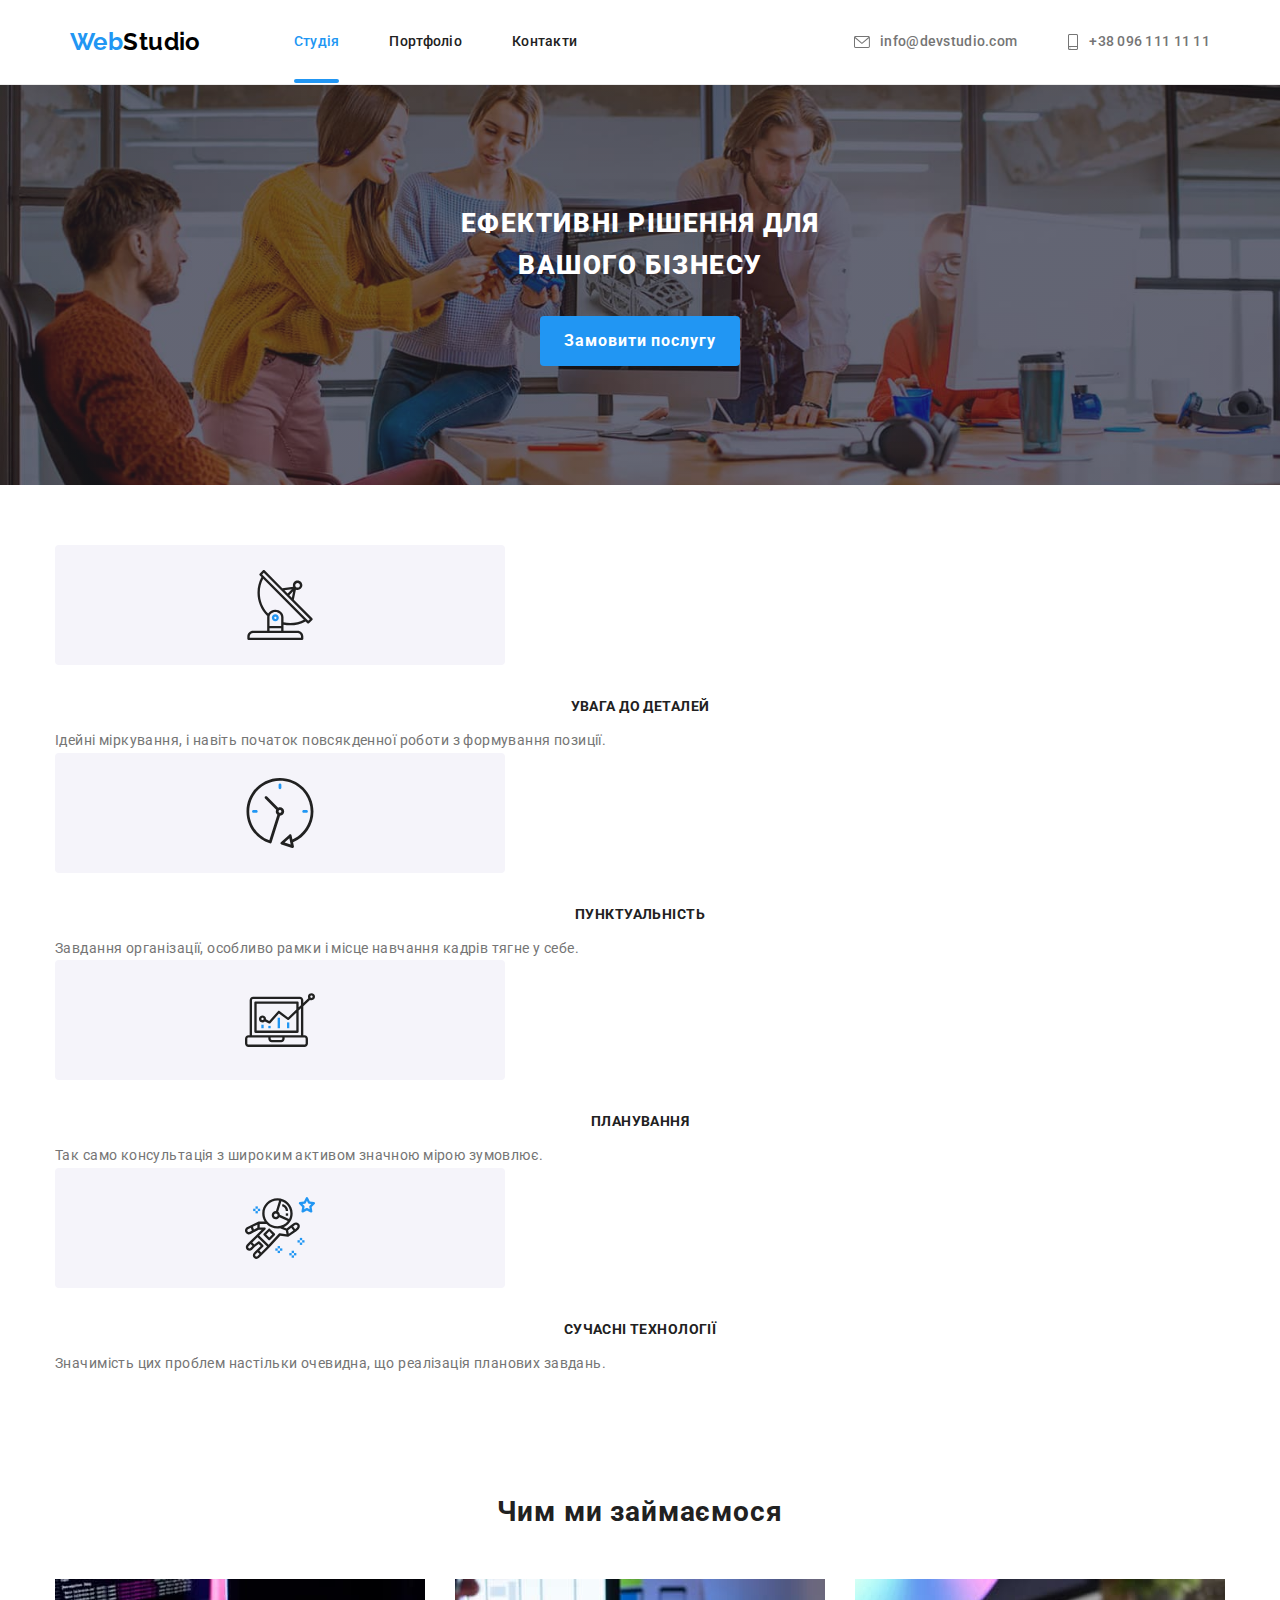
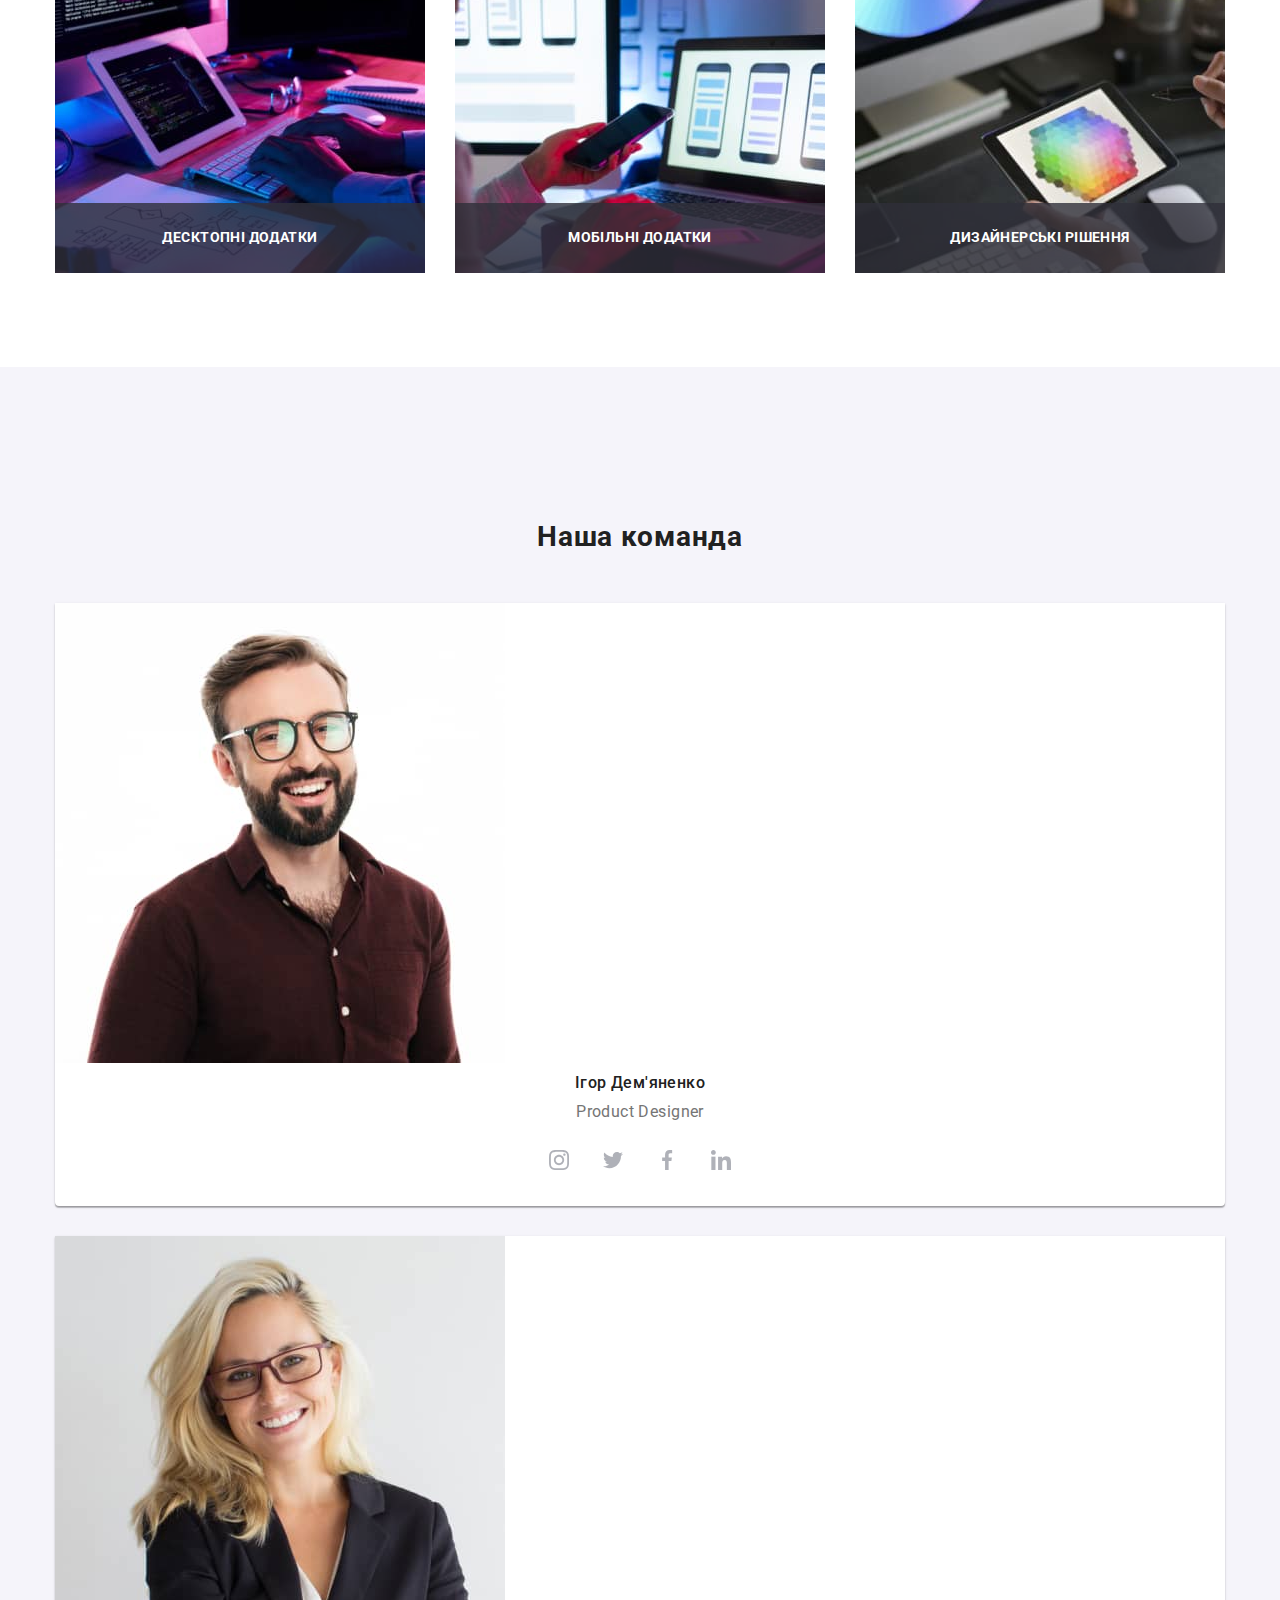
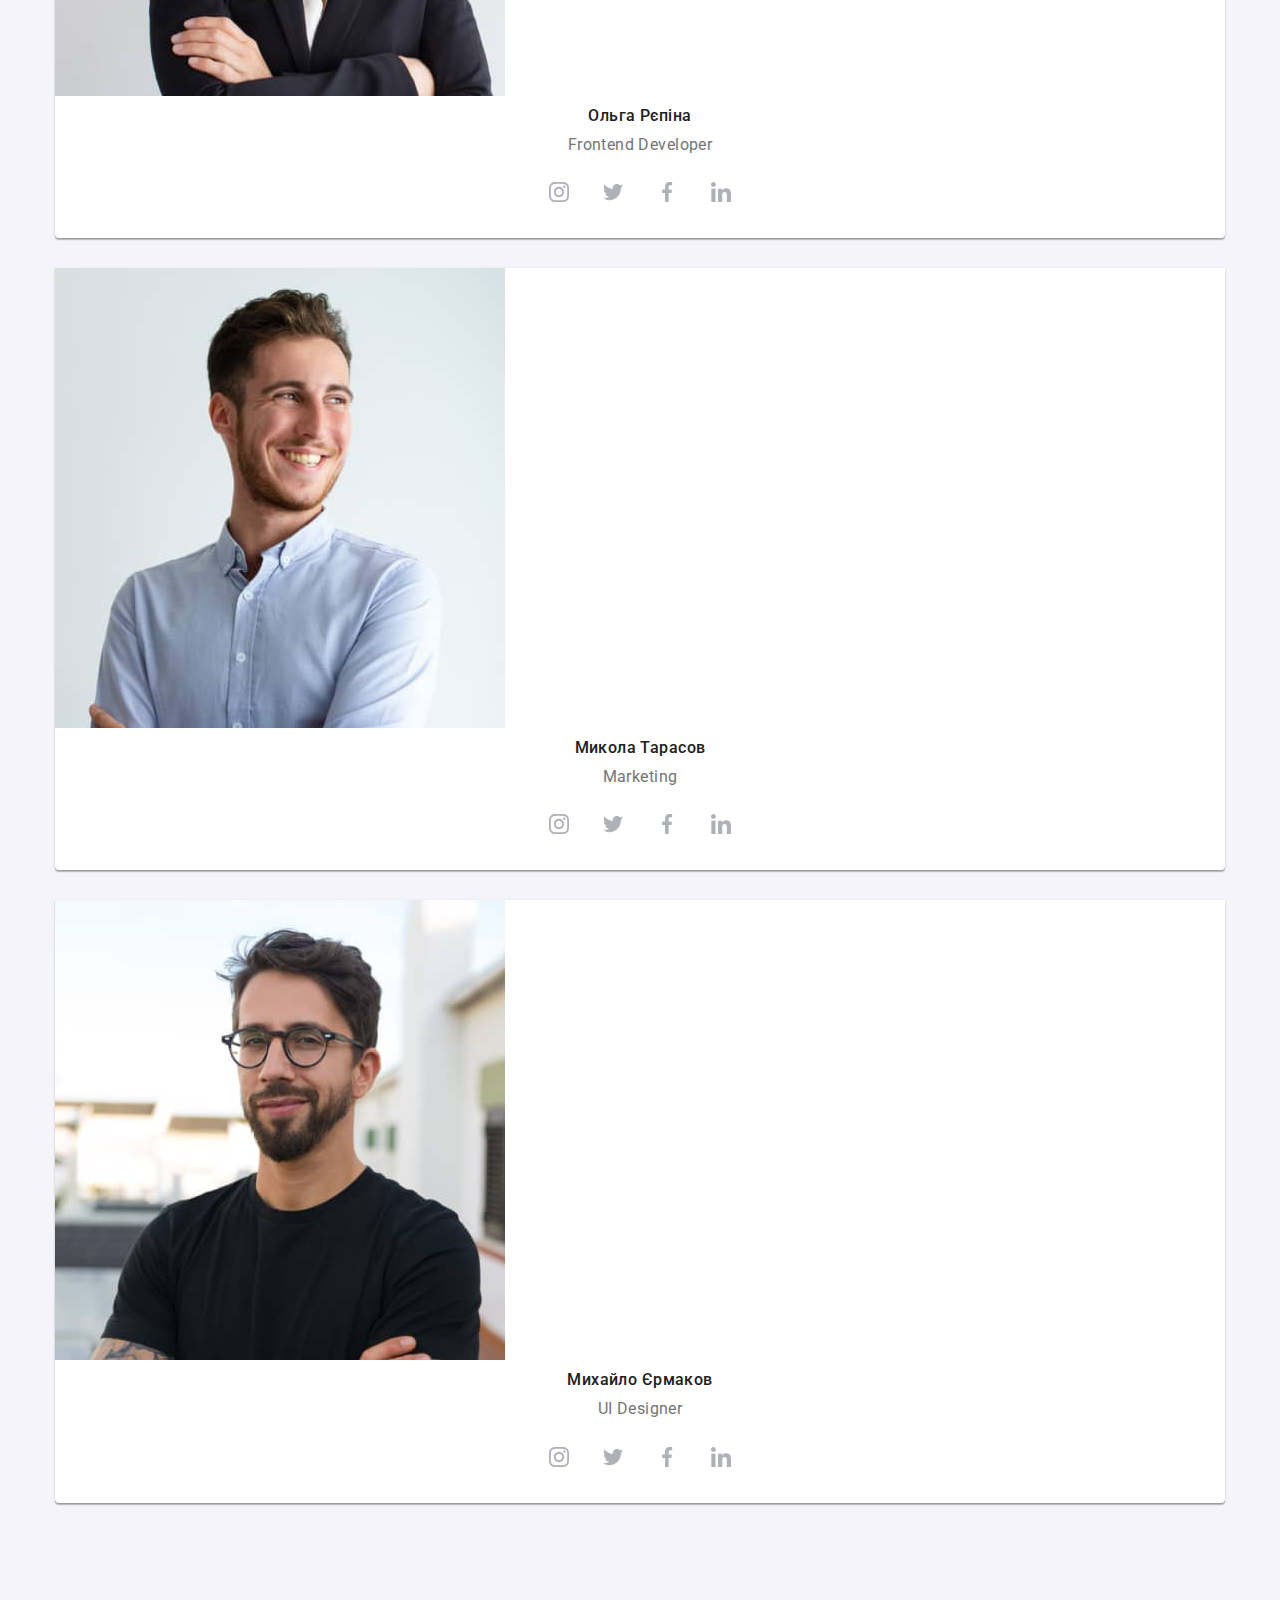
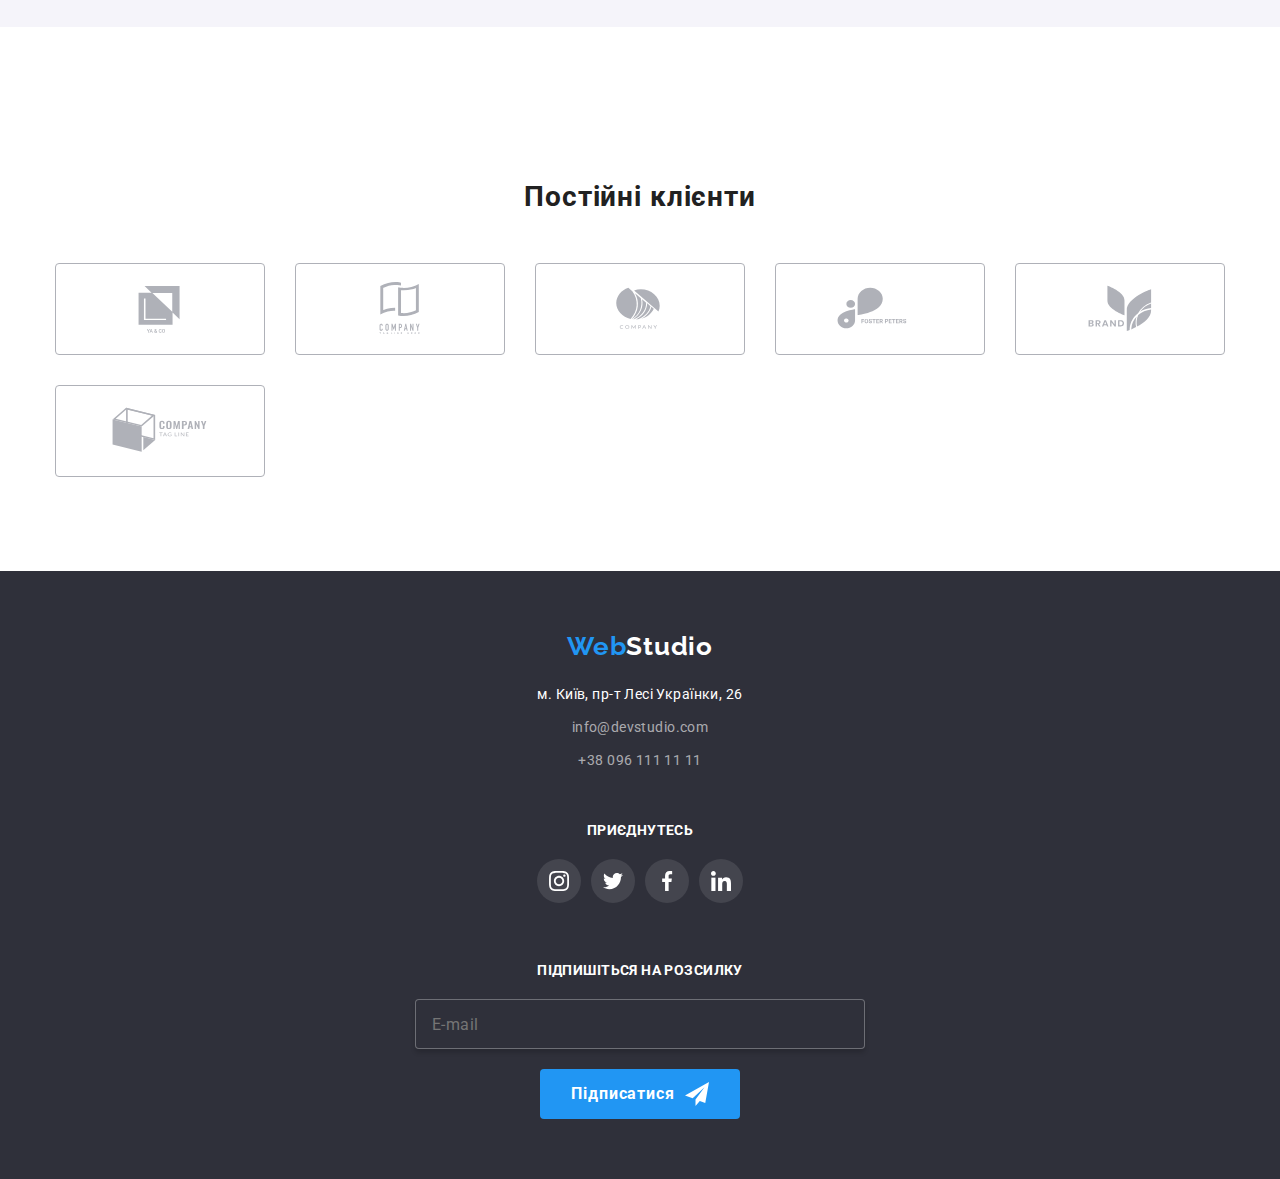
==== commit 75a83b9d: "dz" ====
--- a/index.html
+++ b/index.html
@@ -26,10 +26,28 @@
     <!-- Heder -->
     <header class="header">
       <nav class="container header__container">
-        <a lang="en" href="./index.html" class="header__logo">
+     
+        <div class="container header__container">
+             <a lang="en" href="./index.html" class="header__logo">
           <span class="header__logoweb">Web</span>Studio
         </a>
-        <ul class="navigation list">
+        <button class="menu-toggle js-open-menu">
+          <svg
+            width="24"
+            height="24"
+            fill="currentColor"
+            viewBox="0 0 20 20"
+            xmlns="http://www.w3.org/2000/svg"
+          >
+            <path
+              fill-rule="evenodd"
+              d="M3 5a1 1 0 011-1h12a1 1 0 110 2H4a1 1 0 01-1-1zM3 10a1 1 0 011-1h12a1 1 0 110 2H4a1 1 0 01-1-1zM3 15a1 1 0 011-1h12a1 1 0 110 2H4a1 1 0 01-1-1z"
+              clip-rule="evenodd"
+            ></path>
+          </svg>
+        </button>
+
+       <ul class="navigation list">
           <li class="navigation__item">
             <a href="./index.html" class="navigation__link curent">Студія </a>
           </li>
@@ -58,6 +76,66 @@
             </a>
           </li>
         </ul>
+      </div>
+    </header>
+    <div class="menu-container js-menu-container">
+      <button class="menu-toggle js-close-menu">
+        <svg
+          fill="currentColor"
+          viewBox="0 0 20 20"
+          xmlns="http://www.w3.org/2000/svg"
+          width="24"
+          height="24"
+        >
+          <path
+            fill-rule="evenodd"
+            d="M4.293 4.293a1 1 0 011.414 0L10 8.586l4.293-4.293a1 1 0 111.414 1.414L11.414 10l4.293 4.293a1 1 0 01-1.414 1.414L10 11.414l-4.293 4.293a1 1 0 01-1.414-1.414L8.586 10 4.293 5.707a1 1 0 010-1.414z"
+            clip-rule="evenodd"
+          ></path>
+        </svg>
+      </button>
+      <ul class="mobile-menu">
+          <li class="navigation__item">
+            <a href="./index.html" class="navigation__link curent">Студія </a>
+          </li>
+          <li class="navigation__item">
+            <a href="./portfolio.html" class="navigation__link">Портфоліо </a>
+          </li>
+          <li class="navigation__item">
+            <a href="Контакти" class="navigation__link">Контакти </a>
+          </li>
+        </ul>
+        <ul class="mobile-menu">
+          <li class="ligament__item ligament__item--marg">
+            <a href="mailto:info@devstudio.com" class="ligament__link">
+              <svg class="ligament__icon">
+                <use href="./images/symbol-defs.svg#icon-envelope"></use>
+              </svg>
+              info@devstudio.com
+            </a>
+          </li>
+          <li class="ligament__item">
+            <a href="tel:+380961111111" class="ligament__link">
+              <svg class="ligament__icon--smartfone">
+                <use href="./images/symbol-defs.svg#icon-smartphone"></use>
+              </svg>
+              +38 096 111 11 11
+            </a>
+          </li>
+        </ul>
+    </div>
+        <!-- <button
+          type="button"
+          class="menu-togle js-open-menu"
+          aria-expanded="false"
+          aria-controls="mobile-menu"
+        >
+          <svg width="40px" height="40px" class="menu-togle__svg">
+            <use class="menu-togle__menu" href="./images/symbol-defs.svg#icon-menu_40px"></use>
+            <use class="menu-togle__cross" href="./images/symbol-defs.svg#icon-close_40px"></use>
+          </svg>
+        </button> -->
+         
       </nav>
     </header>
     <main>
@@ -154,7 +232,7 @@
           <h2 class="team__header work__header--margin">Наша команда</h2>
           <ul class="team-foto__list">
             <li class="team-foto__item item">
-              <img src="/images/mobile/comand/igor480.jpg" alt="Дизайнер" />
+              <img src="./images/mobile/comand/igor480.jpg" alt="Дизайнер" />
               <div class="team">
                 <h3 class="team__name">Ігор Дем'яненко</h3>
                 <p class="team__position">Product Designer</p>
@@ -504,7 +582,7 @@
         </form>
       </div>
     </div>
-
+    <script src="./js/mobile-menu.js"></script>
     <script src="./js/modal.js"></script>
   </body>
 </html>
--- a/css/main.min.css
+++ b/css/main.min.css
@@ -1 +1 @@
-.button,.label,.modal-submit,.close-button,.conect,.button-box,.box-social,.box-telegram,.footer-nav,.adresscont,.boxthumb__description,.workard__list,.social-icon,.peculiarities,.ligament__link,.ligament,.navigation{display:-webkit-box;display:-ms-flexbox;display:flex;-webkit-box-align:center;-ms-flex-align:center;align-items:center;-webkit-box-pack:center;-ms-flex-pack:center;justify-content:center}body{font-family:"Roboto",sans-serif;font-size:14px;line-height:1.71;letter-spacing:.03em}.button-portfolio,.button-modal,.button-box,.client__container .client__container--link,.hero__button,.hero__button--additionally,.ligament__link{-webkit-transition:background-color 250ms cubic-bezier(0.4, 0, 0.2, 1),color 250ms cubic-bezier(0.4, 0, 0.2, 1),-webkit-box-shadow 250ms cubic-bezier(0.4, 0, 0.2, 1);transition:background-color 250ms cubic-bezier(0.4, 0, 0.2, 1),color 250ms cubic-bezier(0.4, 0, 0.2, 1),-webkit-box-shadow 250ms cubic-bezier(0.4, 0, 0.2, 1);transition:background-color 250ms cubic-bezier(0.4, 0, 0.2, 1),color 250ms cubic-bezier(0.4, 0, 0.2, 1),box-shadow 250ms cubic-bezier(0.4, 0, 0.2, 1);transition:background-color 250ms cubic-bezier(0.4, 0, 0.2, 1),color 250ms cubic-bezier(0.4, 0, 0.2, 1),box-shadow 250ms cubic-bezier(0.4, 0, 0.2, 1),-webkit-box-shadow 250ms cubic-bezier(0.4, 0, 0.2, 1)}body{color:#212121;background-color:#fff}@media screen and (min-width: 1200px){.header{display:block}}@media screen and (min-width: 768px){.header{display:block}}.ligament,.navigation{display:none}@media screen and (min-width: 1200px){.ligament,.navigation{display:-webkit-box;display:-ms-flexbox;display:flex}}@media screen and (min-width: 768px){.ligament,.navigation{display:-webkit-box;display:-ms-flexbox;display:flex}}.header{border-bottom:1px solid #ececec}.header__container{display:-webkit-box;display:-ms-flexbox;display:flex}.header__logo{font-family:"Raleway",sans-serif;font-weight:700;font-size:24px;line-height:1.17;color:#000;text-decoration:none;margin-left:0;padding-top:16px;padding-bottom:16px}.header__logoweb{color:#2196f3}.ligament__item--marg{margin-right:50px}.curent::after{content:"";position:absolute;display:block;width:100%;height:4px;bottom:-2px;background-color:#2196f3;border-radius:2px}.navigation__link.curent{color:#2196f3}.navigation{margin-left:93px}.navigation__link{font-weight:500;font-size:14px;line-height:1.14;letter-spacing:.02em;color:#212121;position:relative;padding:32px 0;text-decoration:none;-webkit-transition-duration:250ms;transition-duration:250ms;-webkit-transition-timing-function:cubic-bezier(0.4, 0, 0.2, 1);transition-timing-function:cubic-bezier(0.4, 0, 0.2, 1)}.navigation__item:not(:first-child){margin-left:50px}.navigation .navigation__link:hover,.navigation .navigation__link:focus{color:#2196f3}.ligament{margin-left:auto}.ligament__link{padding-top:32px;padding-bottom:32px;font-weight:500;font-size:14px;line-height:1.14;letter-spacing:.02em;color:#757575;text-decoration:none}.ligament__icon{display:block;height:20px;width:16px;margin-right:10px;fill:#757575}.ligament__icon--smartfone{display:block;height:16px;width:12px;margin-right:10px;fill:#757575}.ligament__link:hover,.ligament__link:focus{color:#2196f3}.ligament__link:hover svg,.ligament__link:focus svg{fill:#2196f3}.hero{background-image:-webkit-gradient(linear, left top, left bottom, from(rgba(47, 48, 58, 0.4)), to(rgba(47, 48, 58, 0.4))),url(../images/Img.jpg);background-image:linear-gradient(rgba(47, 48, 58, 0.4), rgba(47, 48, 58, 0.4)),url(../images/Img.jpg);max-width:1600px;min-height:400px;background-repeat:no-repeat;background-color:#c4c4c4;background-size:cover;background-position:center;margin:0 auto;text-align:center;padding-top:118px;padding-bottom:118px}.hero__title{font-weight:900;font-size:26px;line-height:1.6;letter-spacing:.06em;text-transform:uppercase;color:#fff}.hero__button--additionally{font-family:inherit;font-weight:500;font-size:16px;line-height:1.6;letter-spacing:.03em;border-radius:4px;color:#212121;border:none;padding:6px 22px;cursor:pointer}.hero__button--additionally:hover,.hero__button--additionally:focus{background-color:#2196f3;color:#fff;-webkit-box-shadow:0px 3px 1px rgba(0,0,0,.1),0px 1px 2px rgba(0,0,0,.08),0px 2px 2px rgba(0,0,0,.12);box-shadow:0px 3px 1px rgba(0,0,0,.1),0px 1px 2px rgba(0,0,0,.08),0px 2px 2px rgba(0,0,0,.12)}.hero__button{font-family:inherit;font-weight:700;font-size:16px;line-height:1.87;letter-spacing:.06em;color:#fff;background-color:#2196f3;cursor:pointer;border-radius:4px;margin-top:30px;padding:10px 24px}.hero__button:hover,.hero__button:focus{color:#fff;background-color:#188ce8;-webkit-box-shadow:0px 4px 4px rgba(0,0,0,.15);box-shadow:0px 4px 4px rgba(0,0,0,.15)}.peculiarities{width:450px;height:120px;background-color:#f5f4fa;border-radius:4px;margin-left:0}.peculiarities__icon{width:70px;height:70px}.peculiarities__header{text-align:center;font-size:14px;line-height:1.7;letter-spacing:.03em;text-transform:uppercase;margin-top:30px}.peculiarities__text{color:#757575;margin-top:10px}.benefits__section{margin-top:60px;margin-bottom:60px}.section__team{background-color:#f5f4fa}.team-foto__item:nth-last-child(n){margin-bottom:30px}.team-foto__item{background-color:#fff;-webkit-box-shadow:0px 1px 3px rgba(0,0,0,.12),0px 1px 1px rgba(0,0,0,.14),0px 2px 1px rgba(0,0,0,.2);box-shadow:0px 1px 3px rgba(0,0,0,.12),0px 1px 1px rgba(0,0,0,.14),0px 2px 1px rgba(0,0,0,.2);border-radius:0px 0px 4px 4px}.team__header{font-weight:700;font-size:28px;line-height:1.16;letter-spacing:.03em;text-align:center;color:#212121}.team__header--margin{margin-top:60px;margin-bottom:30px}@media screen and (min-width: 768px){.team__header--margin{margin-bottom:50px}}@media screen and (min-width: 1200px){.team__header--margin{margin-bottom:50px}}.team__name{font-weight:500;font-size:16px;line-height:1.2;color:#212121;text-align:center;margin-top:10px}.team__position{margin-top:10px;margin-bottom:16px;text-align:center;font-size:16px;line-height:1.2;color:#757575}.social-icon{gap:10px;padding-bottom:24px}.social-icon .social-icon__link{width:44px;height:44px;display:-webkit-box;display:-ms-flexbox;display:flex;border-radius:50px;-webkit-box-pack:center;-ms-flex-pack:center;justify-content:center;-webkit-box-align:center;-ms-flex-align:center;align-items:center;background-color:#fff;fill:#afb1b8;-webkit-transition-duration:250ms;transition-duration:250ms;-webkit-transition-timing-function:cubic-bezier(0.4, 0, 0.2, 1);transition-timing-function:cubic-bezier(0.4, 0, 0.2, 1)}.social-icon .social-icon__link:hover,.social-icon .social-icon__link:focus{background-color:#2196f3;fill:#fff}.work{display:none;margin-bottom:94px}@media screen and (min-width: 1200px){.work{display:block}}.work__header--margin{padding-top:60px;margin-bottom:30px}@media screen and (min-width: 768px){.work__header--margin{margin-bottom:50px}}@media screen and (min-width: 1200px){.work__header--margin{margin-bottom:50px}}.work__header{font-weight:700;font-size:28px;line-height:1.17;letter-spacing:.03em;text-align:center;color:#212121}.workcard{display:-webkit-box;display:-ms-flexbox;display:flex;gap:30px}.workard__list{width:calc((100% - 60px)/3);font-weight:700;font-size:14px;line-height:1.14;text-transform:uppercase;color:#fff}.boxthumb{position:relative}.boxthumb__description{width:100%;height:70px;position:absolute;background-color:rgba(47,48,58,.8);left:0;bottom:0}.client__container .client__container--link{display:-webkit-box;display:-ms-flexbox;display:flex;-ms-flex-wrap:wrap;flex-wrap:wrap;-webkit-box-pack:center;-ms-flex-pack:center;justify-content:center;-webkit-box-align:center;-ms-flex-align:center;align-items:center;width:210px;height:92px;border:1px solid #afb1b8;background-color:#fff;fill:#afb1b8;border-radius:4px}.client__container--list{display:-webkit-box;display:-ms-flexbox;display:flex;-ms-flex-wrap:wrap;flex-wrap:wrap;gap:30px}.client-section{padding-bottom:60px}.client__container .client__container--link:hover,.client__container .client__container--link:focus{fill:#2196f3;background-color:#fff;border:1px solid #2196f3}.footerbg{padding-top:60px;padding-bottom:60px;background-color:#2f303a}.link-filter{text-decoration:none}.filter{font-size:18px;line-height:2;letter-spacing:.06em;color:#212121;text-decoration:none;margin-bottom:4px}.filter-foto{font-size:16px;line-height:1.8;letter-spacing:.03em;color:#757575;text-decoration:none}.logofot{font-family:"Raleway";font-style:normal;font-weight:700;font-size:26px;line-height:1.2;letter-spacing:.03em;color:#fff;text-decoration:none}.logo-fotweb{color:#2196f3}.logoclas{margin-bottom:20px}.adresscont{-webkit-box-orient:vertical;-webkit-box-direction:normal;-ms-flex-direction:column;flex-direction:column}.footer-nav{-webkit-box-orient:vertical;-webkit-box-direction:normal;-ms-flex-direction:column;flex-direction:column}.footer-nav .footer-link:hover,.footer-nav .footer-link:focus{color:#2196f3}.footer-nav :not(:first-child){margin-top:9px}.footer-link{font-size:14px;line-height:1.7;letter-spacing:.03em;text-decoration:none;color:rgba(255,255,255,.6);-webkit-transition-duration:250ms;transition-duration:250ms;-webkit-transition-timing-function:cubic-bezier(0.4, 0, 0.2, 1);transition-timing-function:cubic-bezier(0.4, 0, 0.2, 1)}.navigat{color:#fff}.box-telegram{margin-left:auto;-webkit-box-orient:vertical;-webkit-box-direction:normal;-ms-flex-direction:column;flex-direction:column}.fottext{color:#fff;font-weight:700;font-size:14px;line-height:1.14;letter-spacing:.03em;text-transform:uppercase}.box-social{margin-top:20px;-webkit-box-orient:vertical;-webkit-box-direction:normal;-ms-flex-direction:column;flex-direction:column}.footer-input{width:450px;height:50px;padding-left:16px;border:1px solid rgba(255,255,255,.3);-webkit-box-shadow:0px 4px 4px rgba(0,0,0,.15);box-shadow:0px 4px 4px rgba(0,0,0,.15);border-radius:4px;background-color:#2f303a;font-size:16px;line-height:1.25;color:rgba(255,255,255,.6);letter-spacing:.03em}.button-box>.icon-telegram{margin-left:10px}.button-box{margin-top:20px;width:200px;font-family:inherit;font-weight:700;font-size:16px;line-height:1.87;letter-spacing:.06em;color:#fff;background-color:#2196f3;cursor:pointer;border:none;border-radius:4px;padding-top:10px;padding-bottom:10px}.button-box:hover,.button-box:focus{color:#fff;background-color:#188ce8;-webkit-box-shadow:0px 4px 4px rgba(0,0,0,.15);box-shadow:0px 4px 4px rgba(0,0,0,.15)}.footer1 .link1{width:44px;height:44px;display:-webkit-box;display:-ms-flexbox;display:flex;border-radius:50px;-webkit-box-pack:center;-ms-flex-pack:center;justify-content:center;-webkit-box-align:center;-ms-flex-align:center;align-items:center;background-color:rgba(255,255,255,.1);fill:#fff;-webkit-transition-duration:250ms;transition-duration:250ms;-webkit-transition-timing-function:cubic-bezier(0.4, 0, 0.2, 1);transition-timing-function:cubic-bezier(0.4, 0, 0.2, 1)}.footer1 .link1:hover,.footer1 .link1:focus{background-color:#2196f3;fill:#fff}.conect{-webkit-box-orient:vertical;-webkit-box-direction:normal;-ms-flex-direction:column;flex-direction:column;margin-top:50px;margin-bottom:60px}.list-social{display:-webkit-box;display:-ms-flexbox;display:flex;-webkit-box-align:baseline;-ms-flex-align:baseline;align-items:baseline;gap:10px;margin-top:20px}.backdrop{position:fixed;top:0;left:0;width:100%;height:100vh;background:rgba(0,0,0,.2);opacity:1;-webkit-transition:250ms cubic-bezier(0.4, 0, 0.2, 1);transition:250ms cubic-bezier(0.4, 0, 0.2, 1)}.modal{-webkit-box-orient:vertical;-webkit-box-direction:normal;-ms-flex-direction:column;flex-direction:column;width:521px;height:581px;position:absolute;top:50%;left:50%;background-color:#fff;-webkit-box-shadow:0px 1px 3px rgba(0,0,0,.12),0px 1px 1px rgba(0,0,0,.14),0px 2px 1px rgba(0,0,0,.2);box-shadow:0px 1px 3px rgba(0,0,0,.12),0px 1px 1px rgba(0,0,0,.14),0px 2px 1px rgba(0,0,0,.2);border-radius:4px;-webkit-transform:translate(-50%, -50%) scale(1);transform:translate(-50%, -50%) scale(1);-webkit-transition:-webkit-transform 250ms cubic-bezier(0.4, 0, 0.2, 1);transition:-webkit-transform 250ms cubic-bezier(0.4, 0, 0.2, 1);transition:transform 250ms cubic-bezier(0.4, 0, 0.2, 1);transition:transform 250ms cubic-bezier(0.4, 0, 0.2, 1), -webkit-transform 250ms cubic-bezier(0.4, 0, 0.2, 1)}.is-hidden{opacity:0;visibility:hidden;pointer-events:none}.backdrop .is-hidden .modal{-webkit-transform:translate(-50%, -50%) scale(0.7);transform:translate(-50%, -50%) scale(0.7)}.close-button{position:absolute;width:30px;height:30px;right:8px;top:8px;border-radius:50px;cursor:pointer;border:1px solid rgba(0,0,0,.1)}.icon-close{position:absolute;border-radius:50px;border:1px solid rgba(0,0,0,.1);background-color:#fff}.close-button:hover,.close-button:focus{fill:#2196f3}.modal-text{font-style:normal;font-weight:700;font-size:20px;line-height:1.15;text-align:center;letter-spacing:.03em;margin-bottom:2px}.button-modal{font-weight:700;font-size:16px;line-height:1.87;letter-spacing:.06em;color:#fff;background-color:#2196f3;cursor:pointer;border:none;border-radius:4px;padding:10px 52px;margin-top:30px}.button-modal:hover,.button-modal:focus{color:#fff;background-color:#188ce8;-webkit-box-shadow:0px 4px 4px rgba(0,0,0,.15);box-shadow:0px 4px 4px rgba(0,0,0,.15)}.modal{padding:40px 40px}.contract-text{color:#757575;border-radius:4px;-webkit-transition:border 2500ms cubic-bezier(0.4, 0, 0.2, 1);transition:border 2500ms cubic-bezier(0.4, 0, 0.2, 1);margin-top:20px}.contract-link{color:#2196f3;text-decoration:none;-webkit-text-decoration-line:underline;text-decoration-line:underline}.modal-transformation{display:-webkit-box;display:-ms-flexbox;display:flex;-webkit-box-orient:vertical;-webkit-box-direction:normal;-ms-flex-direction:column;flex-direction:column;margin-top:10px}.input-wrap{position:relative}.modal-transformation svg{position:absolute;top:50%;left:12px;-webkit-transform:translatey(-50%);transform:translatey(-50%)}textarea::-webkit-input-placeholder{color:rgba(117,117,117,.5);font-style:normal;font-weight:400;font-size:12px;line-height:1.15;letter-spacing:.01em}textarea::-moz-placeholder{color:rgba(117,117,117,.5);font-style:normal;font-weight:400;font-size:12px;line-height:1.15;letter-spacing:.01em}textarea:-ms-input-placeholder{color:rgba(117,117,117,.5);font-style:normal;font-weight:400;font-size:12px;line-height:1.15;letter-spacing:.01em}textarea::-ms-input-placeholder{color:rgba(117,117,117,.5);font-style:normal;font-weight:400;font-size:12px;line-height:1.15;letter-spacing:.01em}textarea::placeholder{color:rgba(117,117,117,.5);font-style:normal;font-weight:400;font-size:12px;line-height:1.15;letter-spacing:.01em}textarea{resize:none;border:1px solid rgba(33,33,33,.2);border-radius:4px;padding:0;padding-left:16px;padding-top:12px;outline:none;-webkit-transition:border 250ms cubic-bezier(0.4, 0, 0.2, 1);transition:border 250ms cubic-bezier(0.4, 0, 0.2, 1);font-style:normal;font-weight:400;font-size:12px;line-height:1.15;letter-spacing:.01em}.modal-transformation input{width:100%;height:40px;padding-left:42px;border-radius:4px;border:1px solid rgba(33,33,33,.2);outline:none;-webkit-transition:border 250ms cubic-bezier(0.4, 0, 0.2, 1);transition:border 250ms cubic-bezier(0.4, 0, 0.2, 1)}.modal-transformation>.primary-label{display:-webkit-box;display:-ms-flexbox;display:flex;-webkit-box-orient:vertical;-webkit-box-direction:normal;-ms-flex-direction:column;flex-direction:column;font-weight:400;font-size:12px;line-height:1.14;letter-spacing:.01em;color:#757575;margin-bottom:4px}.modal-transformation svg{-webkit-transition:fill 250ms cubic-bezier(0.4, 0, 0.2, 1);transition:fill 250ms cubic-bezier(0.4, 0, 0.2, 1)}.modal-transformation:focus-within svg{fill:#2196f3}.modal-transformation:focus-within textarea{border:1px solid #2196f3}.modal-transformation:focus-within input{border:1px solid #2196f3}.checkbox{position:absolute;width:1px;height:1px;overflow:hidden;border:0;padding:0;clip:rect(0 0 0 0);margin:-1px}.checkbox:checked+.icon-contr{background-color:#2196f3;background-size:contain;background-origin:content-box;border-color:#2196f3}.icon-contr{display:inline-block;border:2px solid #212121;border-radius:2px;margin-right:10px}.button :not(:last-child){margin-right:9px}.button-portfolio{font-family:inherit;font-weight:500;font-size:16px;line-height:1.6;letter-spacing:.03em;border-radius:4px;color:#212121;border:none;padding:6px 22px;cursor:pointer}.button-portfolio:hover,.button-portfolio:focus{background-color:#2196f3;color:#fff;-webkit-box-shadow:0px 3px 1px rgba(0,0,0,.1),0px 1px 2px rgba(0,0,0,.08),0px 2px 2px rgba(0,0,0,.12);box-shadow:0px 3px 1px rgba(0,0,0,.1),0px 1px 2px rgba(0,0,0,.08),0px 2px 2px rgba(0,0,0,.12)}.foto-link{display:-webkit-box;display:-ms-flexbox;display:flex;-ms-flex-wrap:wrap;flex-wrap:wrap;margin-top:50px;gap:30px}.flex-elements{background-color:#fff}.link-filter{display:block}.link-filter:hover,.link-filter:focus{-webkit-box-shadow:0px 1px 1px rgba(0,0,0,.12),0px 4px 4px rgba(0,0,0,.06),1px 4px 6px rgba(0,0,0,.16);box-shadow:0px 1px 1px rgba(0,0,0,.12),0px 4px 4px rgba(0,0,0,.06),1px 4px 6px rgba(0,0,0,.16)}.border-foto{border-bottom-width:1px;border-bottom-style:solid;border-left-width:1px;border-left-style:solid;border-right-width:1px;border-right-style:solid;border-color:#eee;padding-top:20px;padding-bottom:20px;padding-left:24px;padding-right:24px}.border-foto{display:block}.animation-portfolio{position:relative;overflow:hidden}.portfolio-text{display:block;position:absolute;width:100%;height:100%;padding:63px 24px;top:0;left:0;font-size:18px;line-height:1.4;letter-spacing:.03em;color:#fff;-webkit-transform:translateY(100%);transform:translateY(100%);-webkit-transition-duration:250ms;transition-duration:250ms;-webkit-transition-timing-function:cubic-bezier(0.4, 0, 0.2, 1);transition-timing-function:cubic-bezier(0.4, 0, 0.2, 1)}.flex-elements:hover .portfolio-text{-webkit-transform:translateY(0);transform:translateY(0);background-color:rgba(33,150,243,.9)}*::before *::after{-webkit-box-sizing:border-box;box-sizing:border-box}.container{width:480px;padding-left:15px;padding-right:15px;margin-left:auto;margin-right:auto}@media screen and (min-width: 768px){.container{width:768px;padding-left:15px;padding-right:15px;margin-left:0;margin-right:auto}}@media screen and (min-width: 1200px){.container{width:1200px;padding-left:15px;padding-right:15px;margin-left:auto;margin-right:auto}}@media screen and (min-width: 1200px){.section{padding-top:94px;padding-bottom:94px}}ul{list-style:none}.visually-hidden{position:absolute;white-space:nowrap;width:1px;height:1px;overflow:hidden;border:0;padding:0;clip:rect(0 0 0 0);-webkit-clip-path:inset(50%);clip-path:inset(50%);margin:-1px}h1,h2,h3,h4,h5,h6,p,ul{margin:0}ul{padding-left:0}address{font-style:normal}img{display:block;height:auto;max-width:100%}/*# sourceMappingURL=main.min.css.map */+.button,.label,.modal-submit,.close-button,.conect,.button-box,.box-social,.box-telegram,.footer-nav,.adresscont,.boxthumb__description,.workard__list,.social-icon,.peculiarities,.ligament__link,.ligament,.navigation{display:-webkit-box;display:-ms-flexbox;display:flex;-webkit-box-align:center;-ms-flex-align:center;align-items:center;-webkit-box-pack:center;-ms-flex-pack:center;justify-content:center}body{font-family:"Roboto",sans-serif;font-size:14px;line-height:1.71;letter-spacing:.03em}.button-portfolio,.button-modal,.button-box,.client__container .client__container--link,.hero__button,.hero__button--additionally,.ligament__link{-webkit-transition:background-color 250ms cubic-bezier(0.4, 0, 0.2, 1),color 250ms cubic-bezier(0.4, 0, 0.2, 1),-webkit-box-shadow 250ms cubic-bezier(0.4, 0, 0.2, 1);transition:background-color 250ms cubic-bezier(0.4, 0, 0.2, 1),color 250ms cubic-bezier(0.4, 0, 0.2, 1),-webkit-box-shadow 250ms cubic-bezier(0.4, 0, 0.2, 1);transition:background-color 250ms cubic-bezier(0.4, 0, 0.2, 1),color 250ms cubic-bezier(0.4, 0, 0.2, 1),box-shadow 250ms cubic-bezier(0.4, 0, 0.2, 1);transition:background-color 250ms cubic-bezier(0.4, 0, 0.2, 1),color 250ms cubic-bezier(0.4, 0, 0.2, 1),box-shadow 250ms cubic-bezier(0.4, 0, 0.2, 1),-webkit-box-shadow 250ms cubic-bezier(0.4, 0, 0.2, 1)}body{color:#212121;background-color:#fff}@media screen and (min-width: 1200px){.header{display:block}}@media screen and (min-width: 768px){.header{display:block}}.ligament,.navigation{display:none}@media screen and (min-width: 1200px){.ligament,.navigation{display:-webkit-box;display:-ms-flexbox;display:flex}}@media screen and (min-width: 768px){.ligament,.navigation{display:-webkit-box;display:-ms-flexbox;display:flex}}.header{border-bottom:1px solid #ececec}.header__container{display:-webkit-box;display:-ms-flexbox;display:flex;-webkit-box-align:center;-ms-flex-align:center;align-items:center;-webkit-box-pack:justify;-ms-flex-pack:justify;justify-content:space-between}.header__logo{font-family:"Raleway",sans-serif;font-weight:700;font-size:24px;line-height:1.17;color:#000;text-decoration:none;margin-left:0;padding-top:16px;padding-bottom:16px}.header__logoweb{color:#2196f3}.ligament__item--marg{margin-right:50px}.curent::after{content:"";position:absolute;display:block;width:100%;height:4px;bottom:-2px;background-color:#2196f3;border-radius:2px}.navigation__link.curent{color:#2196f3}.navigation{margin-left:93px}.navigation__link{font-weight:500;font-size:14px;line-height:1.14;letter-spacing:.02em;color:#212121;position:relative;padding:32px 0;text-decoration:none;-webkit-transition-duration:250ms;transition-duration:250ms;-webkit-transition-timing-function:cubic-bezier(0.4, 0, 0.2, 1);transition-timing-function:cubic-bezier(0.4, 0, 0.2, 1)}.navigation__item:not(:first-child){margin-left:50px}.navigation .navigation__link:hover,.navigation .navigation__link:focus{color:#2196f3}.ligament{margin-left:auto}.ligament__link{padding-top:32px;padding-bottom:32px;font-weight:500;font-size:14px;line-height:1.14;letter-spacing:.02em;color:#757575;text-decoration:none}.ligament__icon{display:block;height:20px;width:16px;margin-right:10px;fill:#757575}.ligament__icon--smartfone{display:block;height:16px;width:12px;margin-right:10px;fill:#757575}.ligament__link:hover,.ligament__link:focus{color:#2196f3}.ligament__link:hover svg,.ligament__link:focus svg{fill:#2196f3}.hero{background-image:-webkit-gradient(linear, left top, left bottom, from(rgba(47, 48, 58, 0.4)), to(rgba(47, 48, 58, 0.4))),url(../images/Img.jpg);background-image:linear-gradient(rgba(47, 48, 58, 0.4), rgba(47, 48, 58, 0.4)),url(../images/Img.jpg);max-width:1600px;min-height:400px;background-repeat:no-repeat;background-color:#c4c4c4;background-size:cover;background-position:center;margin:0 auto;text-align:center;padding-top:118px;padding-bottom:118px}.hero__title{font-weight:900;font-size:26px;line-height:1.6;letter-spacing:.06em;text-transform:uppercase;color:#fff}.hero__button--additionally{font-family:inherit;font-weight:500;font-size:16px;line-height:1.6;letter-spacing:.03em;border-radius:4px;color:#212121;border:none;padding:6px 22px;cursor:pointer}.hero__button--additionally:hover,.hero__button--additionally:focus{background-color:#2196f3;color:#fff;-webkit-box-shadow:0px 3px 1px rgba(0,0,0,.1),0px 1px 2px rgba(0,0,0,.08),0px 2px 2px rgba(0,0,0,.12);box-shadow:0px 3px 1px rgba(0,0,0,.1),0px 1px 2px rgba(0,0,0,.08),0px 2px 2px rgba(0,0,0,.12)}.hero__button{font-family:inherit;font-weight:700;font-size:16px;line-height:1.87;letter-spacing:.06em;color:#fff;background-color:#2196f3;cursor:pointer;border-radius:4px;margin-top:30px;padding:10px 24px}.hero__button:hover,.hero__button:focus{color:#fff;background-color:#188ce8;-webkit-box-shadow:0px 4px 4px rgba(0,0,0,.15);box-shadow:0px 4px 4px rgba(0,0,0,.15)}.peculiarities{width:450px;height:120px;background-color:#f5f4fa;border-radius:4px;margin-left:0}.peculiarities__icon{width:70px;height:70px}.peculiarities__header{text-align:center;font-size:14px;line-height:1.7;letter-spacing:.03em;text-transform:uppercase;margin-top:30px}.peculiarities__text{color:#757575;margin-top:10px}.benefits__section{margin-top:60px;margin-bottom:60px}.section__team{background-color:#f5f4fa}.team-foto__item:nth-last-child(n){margin-bottom:30px}.team-foto__item{background-color:#fff;-webkit-box-shadow:0px 1px 3px rgba(0,0,0,.12),0px 1px 1px rgba(0,0,0,.14),0px 2px 1px rgba(0,0,0,.2);box-shadow:0px 1px 3px rgba(0,0,0,.12),0px 1px 1px rgba(0,0,0,.14),0px 2px 1px rgba(0,0,0,.2);border-radius:0px 0px 4px 4px}.team__header{font-weight:700;font-size:28px;line-height:1.16;letter-spacing:.03em;text-align:center;color:#212121}.team__header--margin{margin-top:60px;margin-bottom:30px}@media screen and (min-width: 768px){.team__header--margin{margin-bottom:50px}}@media screen and (min-width: 1200px){.team__header--margin{margin-bottom:50px}}.team__name{font-weight:500;font-size:16px;line-height:1.2;color:#212121;text-align:center;margin-top:10px}.team__position{margin-top:10px;margin-bottom:16px;text-align:center;font-size:16px;line-height:1.2;color:#757575}.social-icon{gap:10px;padding-bottom:24px}.social-icon .social-icon__link{width:44px;height:44px;display:-webkit-box;display:-ms-flexbox;display:flex;border-radius:50px;-webkit-box-pack:center;-ms-flex-pack:center;justify-content:center;-webkit-box-align:center;-ms-flex-align:center;align-items:center;background-color:#fff;fill:#afb1b8;-webkit-transition-duration:250ms;transition-duration:250ms;-webkit-transition-timing-function:cubic-bezier(0.4, 0, 0.2, 1);transition-timing-function:cubic-bezier(0.4, 0, 0.2, 1)}.social-icon .social-icon__link:hover,.social-icon .social-icon__link:focus{background-color:#2196f3;fill:#fff}.work{display:none;margin-bottom:94px}@media screen and (min-width: 1200px){.work{display:block}}.work__header--margin{padding-top:60px;margin-bottom:30px}@media screen and (min-width: 768px){.work__header--margin{margin-bottom:50px}}@media screen and (min-width: 1200px){.work__header--margin{margin-bottom:50px}}.work__header{font-weight:700;font-size:28px;line-height:1.17;letter-spacing:.03em;text-align:center;color:#212121}.workcard{display:-webkit-box;display:-ms-flexbox;display:flex;gap:30px}.workard__list{width:calc((100% - 60px)/3);font-weight:700;font-size:14px;line-height:1.14;text-transform:uppercase;color:#fff}.boxthumb{position:relative}.boxthumb__description{width:100%;height:70px;position:absolute;background-color:rgba(47,48,58,.8);left:0;bottom:0}.client__container .client__container--link{display:-webkit-box;display:-ms-flexbox;display:flex;-ms-flex-wrap:wrap;flex-wrap:wrap;-webkit-box-pack:center;-ms-flex-pack:center;justify-content:center;-webkit-box-align:center;-ms-flex-align:center;align-items:center;width:210px;height:92px;border:1px solid #afb1b8;background-color:#fff;fill:#afb1b8;border-radius:4px}.client__container--list{display:-webkit-box;display:-ms-flexbox;display:flex;-ms-flex-wrap:wrap;flex-wrap:wrap;gap:30px}.client-section{padding-bottom:60px}.client__container .client__container--link:hover,.client__container .client__container--link:focus{fill:#2196f3;background-color:#fff;border:1px solid #2196f3}.footerbg{padding-top:60px;padding-bottom:60px;background-color:#2f303a}.link-filter{text-decoration:none}.filter{font-size:18px;line-height:2;letter-spacing:.06em;color:#212121;text-decoration:none;margin-bottom:4px}.filter-foto{font-size:16px;line-height:1.8;letter-spacing:.03em;color:#757575;text-decoration:none}.logofot{font-family:"Raleway";font-style:normal;font-weight:700;font-size:26px;line-height:1.2;letter-spacing:.03em;color:#fff;text-decoration:none}.logo-fotweb{color:#2196f3}.logoclas{margin-bottom:20px}.adresscont{-webkit-box-orient:vertical;-webkit-box-direction:normal;-ms-flex-direction:column;flex-direction:column}.footer-nav{-webkit-box-orient:vertical;-webkit-box-direction:normal;-ms-flex-direction:column;flex-direction:column}.footer-nav .footer-link:hover,.footer-nav .footer-link:focus{color:#2196f3}.footer-nav :not(:first-child){margin-top:9px}.footer-link{font-size:14px;line-height:1.7;letter-spacing:.03em;text-decoration:none;color:rgba(255,255,255,.6);-webkit-transition-duration:250ms;transition-duration:250ms;-webkit-transition-timing-function:cubic-bezier(0.4, 0, 0.2, 1);transition-timing-function:cubic-bezier(0.4, 0, 0.2, 1)}.navigat{color:#fff}.box-telegram{margin-left:auto;-webkit-box-orient:vertical;-webkit-box-direction:normal;-ms-flex-direction:column;flex-direction:column}.fottext{color:#fff;font-weight:700;font-size:14px;line-height:1.14;letter-spacing:.03em;text-transform:uppercase}.box-social{margin-top:20px;-webkit-box-orient:vertical;-webkit-box-direction:normal;-ms-flex-direction:column;flex-direction:column}.footer-input{width:450px;height:50px;padding-left:16px;border:1px solid rgba(255,255,255,.3);-webkit-box-shadow:0px 4px 4px rgba(0,0,0,.15);box-shadow:0px 4px 4px rgba(0,0,0,.15);border-radius:4px;background-color:#2f303a;font-size:16px;line-height:1.25;color:rgba(255,255,255,.6);letter-spacing:.03em}.button-box>.icon-telegram{margin-left:10px}.button-box{margin-top:20px;width:200px;font-family:inherit;font-weight:700;font-size:16px;line-height:1.87;letter-spacing:.06em;color:#fff;background-color:#2196f3;cursor:pointer;border:none;border-radius:4px;padding-top:10px;padding-bottom:10px}.button-box:hover,.button-box:focus{color:#fff;background-color:#188ce8;-webkit-box-shadow:0px 4px 4px rgba(0,0,0,.15);box-shadow:0px 4px 4px rgba(0,0,0,.15)}.footer1 .link1{width:44px;height:44px;display:-webkit-box;display:-ms-flexbox;display:flex;border-radius:50px;-webkit-box-pack:center;-ms-flex-pack:center;justify-content:center;-webkit-box-align:center;-ms-flex-align:center;align-items:center;background-color:rgba(255,255,255,.1);fill:#fff;-webkit-transition-duration:250ms;transition-duration:250ms;-webkit-transition-timing-function:cubic-bezier(0.4, 0, 0.2, 1);transition-timing-function:cubic-bezier(0.4, 0, 0.2, 1)}.footer1 .link1:hover,.footer1 .link1:focus{background-color:#2196f3;fill:#fff}.conect{-webkit-box-orient:vertical;-webkit-box-direction:normal;-ms-flex-direction:column;flex-direction:column;margin-top:50px;margin-bottom:60px}.list-social{display:-webkit-box;display:-ms-flexbox;display:flex;-webkit-box-align:baseline;-ms-flex-align:baseline;align-items:baseline;gap:10px;margin-top:20px}.backdrop{position:fixed;top:0;left:0;width:100%;height:100vh;background:rgba(0,0,0,.2);opacity:1;-webkit-transition:250ms cubic-bezier(0.4, 0, 0.2, 1);transition:250ms cubic-bezier(0.4, 0, 0.2, 1)}.modal{-webkit-box-orient:vertical;-webkit-box-direction:normal;-ms-flex-direction:column;flex-direction:column;width:521px;height:581px;position:absolute;top:50%;left:50%;background-color:#fff;-webkit-box-shadow:0px 1px 3px rgba(0,0,0,.12),0px 1px 1px rgba(0,0,0,.14),0px 2px 1px rgba(0,0,0,.2);box-shadow:0px 1px 3px rgba(0,0,0,.12),0px 1px 1px rgba(0,0,0,.14),0px 2px 1px rgba(0,0,0,.2);border-radius:4px;-webkit-transform:translate(-50%, -50%) scale(1);transform:translate(-50%, -50%) scale(1);-webkit-transition:-webkit-transform 250ms cubic-bezier(0.4, 0, 0.2, 1);transition:-webkit-transform 250ms cubic-bezier(0.4, 0, 0.2, 1);transition:transform 250ms cubic-bezier(0.4, 0, 0.2, 1);transition:transform 250ms cubic-bezier(0.4, 0, 0.2, 1), -webkit-transform 250ms cubic-bezier(0.4, 0, 0.2, 1)}.is-hidden{opacity:0;visibility:hidden;pointer-events:none}.backdrop .is-hidden .modal{-webkit-transform:translate(-50%, -50%) scale(0.7);transform:translate(-50%, -50%) scale(0.7)}.close-button{position:absolute;width:30px;height:30px;right:8px;top:8px;border-radius:50px;cursor:pointer;border:1px solid rgba(0,0,0,.1)}.icon-close{position:absolute;border-radius:50px;border:1px solid rgba(0,0,0,.1);background-color:#fff}.close-button:hover,.close-button:focus{fill:#2196f3}.modal-text{font-style:normal;font-weight:700;font-size:20px;line-height:1.15;text-align:center;letter-spacing:.03em;margin-bottom:2px}.button-modal{font-weight:700;font-size:16px;line-height:1.87;letter-spacing:.06em;color:#fff;background-color:#2196f3;cursor:pointer;border:none;border-radius:4px;padding:10px 52px;margin-top:30px}.button-modal:hover,.button-modal:focus{color:#fff;background-color:#188ce8;-webkit-box-shadow:0px 4px 4px rgba(0,0,0,.15);box-shadow:0px 4px 4px rgba(0,0,0,.15)}.modal{padding:40px 40px}.contract-text{color:#757575;border-radius:4px;-webkit-transition:border 2500ms cubic-bezier(0.4, 0, 0.2, 1);transition:border 2500ms cubic-bezier(0.4, 0, 0.2, 1);margin-top:20px}.contract-link{color:#2196f3;text-decoration:none;-webkit-text-decoration-line:underline;text-decoration-line:underline}.modal-transformation{display:-webkit-box;display:-ms-flexbox;display:flex;-webkit-box-orient:vertical;-webkit-box-direction:normal;-ms-flex-direction:column;flex-direction:column;margin-top:10px}.input-wrap{position:relative}.modal-transformation svg{position:absolute;top:50%;left:12px;-webkit-transform:translatey(-50%);transform:translatey(-50%)}textarea::-webkit-input-placeholder{color:rgba(117,117,117,.5);font-style:normal;font-weight:400;font-size:12px;line-height:1.15;letter-spacing:.01em}textarea::-moz-placeholder{color:rgba(117,117,117,.5);font-style:normal;font-weight:400;font-size:12px;line-height:1.15;letter-spacing:.01em}textarea:-ms-input-placeholder{color:rgba(117,117,117,.5);font-style:normal;font-weight:400;font-size:12px;line-height:1.15;letter-spacing:.01em}textarea::-ms-input-placeholder{color:rgba(117,117,117,.5);font-style:normal;font-weight:400;font-size:12px;line-height:1.15;letter-spacing:.01em}textarea::placeholder{color:rgba(117,117,117,.5);font-style:normal;font-weight:400;font-size:12px;line-height:1.15;letter-spacing:.01em}textarea{resize:none;border:1px solid rgba(33,33,33,.2);border-radius:4px;padding:0;padding-left:16px;padding-top:12px;outline:none;-webkit-transition:border 250ms cubic-bezier(0.4, 0, 0.2, 1);transition:border 250ms cubic-bezier(0.4, 0, 0.2, 1);font-style:normal;font-weight:400;font-size:12px;line-height:1.15;letter-spacing:.01em}.modal-transformation input{width:100%;height:40px;padding-left:42px;border-radius:4px;border:1px solid rgba(33,33,33,.2);outline:none;-webkit-transition:border 250ms cubic-bezier(0.4, 0, 0.2, 1);transition:border 250ms cubic-bezier(0.4, 0, 0.2, 1)}.modal-transformation>.primary-label{display:-webkit-box;display:-ms-flexbox;display:flex;-webkit-box-orient:vertical;-webkit-box-direction:normal;-ms-flex-direction:column;flex-direction:column;font-weight:400;font-size:12px;line-height:1.14;letter-spacing:.01em;color:#757575;margin-bottom:4px}.modal-transformation svg{-webkit-transition:fill 250ms cubic-bezier(0.4, 0, 0.2, 1);transition:fill 250ms cubic-bezier(0.4, 0, 0.2, 1)}.modal-transformation:focus-within svg{fill:#2196f3}.modal-transformation:focus-within textarea{border:1px solid #2196f3}.modal-transformation:focus-within input{border:1px solid #2196f3}.checkbox{position:absolute;width:1px;height:1px;overflow:hidden;border:0;padding:0;clip:rect(0 0 0 0);margin:-1px}.checkbox:checked+.icon-contr{background-color:#2196f3;background-size:contain;background-origin:content-box;border-color:#2196f3}.icon-contr{display:inline-block;border:2px solid #212121;border-radius:2px;margin-right:10px}.button :not(:last-child){margin-right:9px}.button-portfolio{font-family:inherit;font-weight:500;font-size:16px;line-height:1.6;letter-spacing:.03em;border-radius:4px;color:#212121;border:none;padding:6px 22px;cursor:pointer}.button-portfolio:hover,.button-portfolio:focus{background-color:#2196f3;color:#fff;-webkit-box-shadow:0px 3px 1px rgba(0,0,0,.1),0px 1px 2px rgba(0,0,0,.08),0px 2px 2px rgba(0,0,0,.12);box-shadow:0px 3px 1px rgba(0,0,0,.1),0px 1px 2px rgba(0,0,0,.08),0px 2px 2px rgba(0,0,0,.12)}.foto-link{display:-webkit-box;display:-ms-flexbox;display:flex;-ms-flex-wrap:wrap;flex-wrap:wrap;margin-top:50px;gap:30px}.flex-elements{background-color:#fff}.link-filter{display:block}.link-filter:hover,.link-filter:focus{-webkit-box-shadow:0px 1px 1px rgba(0,0,0,.12),0px 4px 4px rgba(0,0,0,.06),1px 4px 6px rgba(0,0,0,.16);box-shadow:0px 1px 1px rgba(0,0,0,.12),0px 4px 4px rgba(0,0,0,.06),1px 4px 6px rgba(0,0,0,.16)}.border-foto{border-bottom-width:1px;border-bottom-style:solid;border-left-width:1px;border-left-style:solid;border-right-width:1px;border-right-style:solid;border-color:#eee;padding-top:20px;padding-bottom:20px;padding-left:24px;padding-right:24px}.border-foto{display:block}.animation-portfolio{position:relative;overflow:hidden}.portfolio-text{display:block;position:absolute;width:100%;height:100%;padding:63px 24px;top:0;left:0;font-size:18px;line-height:1.4;letter-spacing:.03em;color:#fff;-webkit-transform:translateY(100%);transform:translateY(100%);-webkit-transition-duration:250ms;transition-duration:250ms;-webkit-transition-timing-function:cubic-bezier(0.4, 0, 0.2, 1);transition-timing-function:cubic-bezier(0.4, 0, 0.2, 1)}.flex-elements:hover .portfolio-text{-webkit-transform:translateY(0);transform:translateY(0);background-color:rgba(33,150,243,.9)}*::before *::after{-webkit-box-sizing:border-box;box-sizing:border-box}.container{width:480px;padding-left:15px;padding-right:15px;margin-left:auto;margin-right:auto}@media screen and (min-width: 768px){.container{width:768px;padding-left:15px;padding-right:15px;margin-left:0;margin-right:auto}}@media screen and (min-width: 1200px){.container{width:1200px;padding-left:15px;padding-right:15px;margin-left:auto;margin-right:auto}}@media screen and (min-width: 1200px){.section{padding-top:94px;padding-bottom:94px}}ul{list-style:none}.visually-hidden{position:absolute;white-space:nowrap;width:1px;height:1px;overflow:hidden;border:0;padding:0;clip:rect(0 0 0 0);-webkit-clip-path:inset(50%);clip-path:inset(50%);margin:-1px}h1,h2,h3,h4,h5,h6,p,ul{margin:0}ul{padding-left:0}address{font-style:normal}img{display:block;height:auto;max-width:100%}.page-header .container{min-height:80px;display:-webkit-box;display:-ms-flexbox;display:flex;-webkit-box-align:center;-ms-flex-align:center;align-items:center;-webkit-box-pack:end;-ms-flex-pack:end;justify-content:flex-end}.menu-container{position:fixed;top:0;left:0;width:100vw;height:100vh;padding:30px;background-color:#fff;-webkit-transform:translateX(100%);transform:translateX(100%);-webkit-transition:-webkit-transform 250ms ease-in-out;transition:-webkit-transform 250ms ease-in-out;transition:transform 250ms ease-in-out;transition:transform 250ms ease-in-out, -webkit-transform 250ms ease-in-out}.menu-container.is-open{-webkit-transform:translateX(0);transform:translateX(0)}.menu-toggle{min-height:40px;min-width:40px;display:-webkit-box;display:-ms-flexbox;display:flex;-webkit-box-align:center;-ms-flex-align:center;align-items:center;-webkit-box-pack:center;-ms-flex-pack:center;justify-content:center;margin:0;padding:0;background-color:rgba(0,0,0,0);cursor:pointer;border:none;border-radius:50%;outline:none}.menu-toggle:hover,.menu-toggle:focus{background-color:rgba(0,0,0,.1)}@media(min-width: 767px){.menu-toggle{display:none}}.menu-container .menu-toggle{position:absolute;top:10px;right:15px;color:#212121}.mobile-menu{padding:0;margin:0;list-style:none}.mobile-menu .link{display:block;padding:10px;color:#fff;text-decoration:none}.menu{padding:0;margin:0;list-style:none;display:-webkit-box;display:-ms-flexbox;display:flex}.menu .link{padding:10px;color:inherit;text-decoration:none}.menu .link:hover,.menu .link:focus{text-decoration:underline}@media(max-width: 599px){.menu{display:none}}/*# sourceMappingURL=main.min.css.map */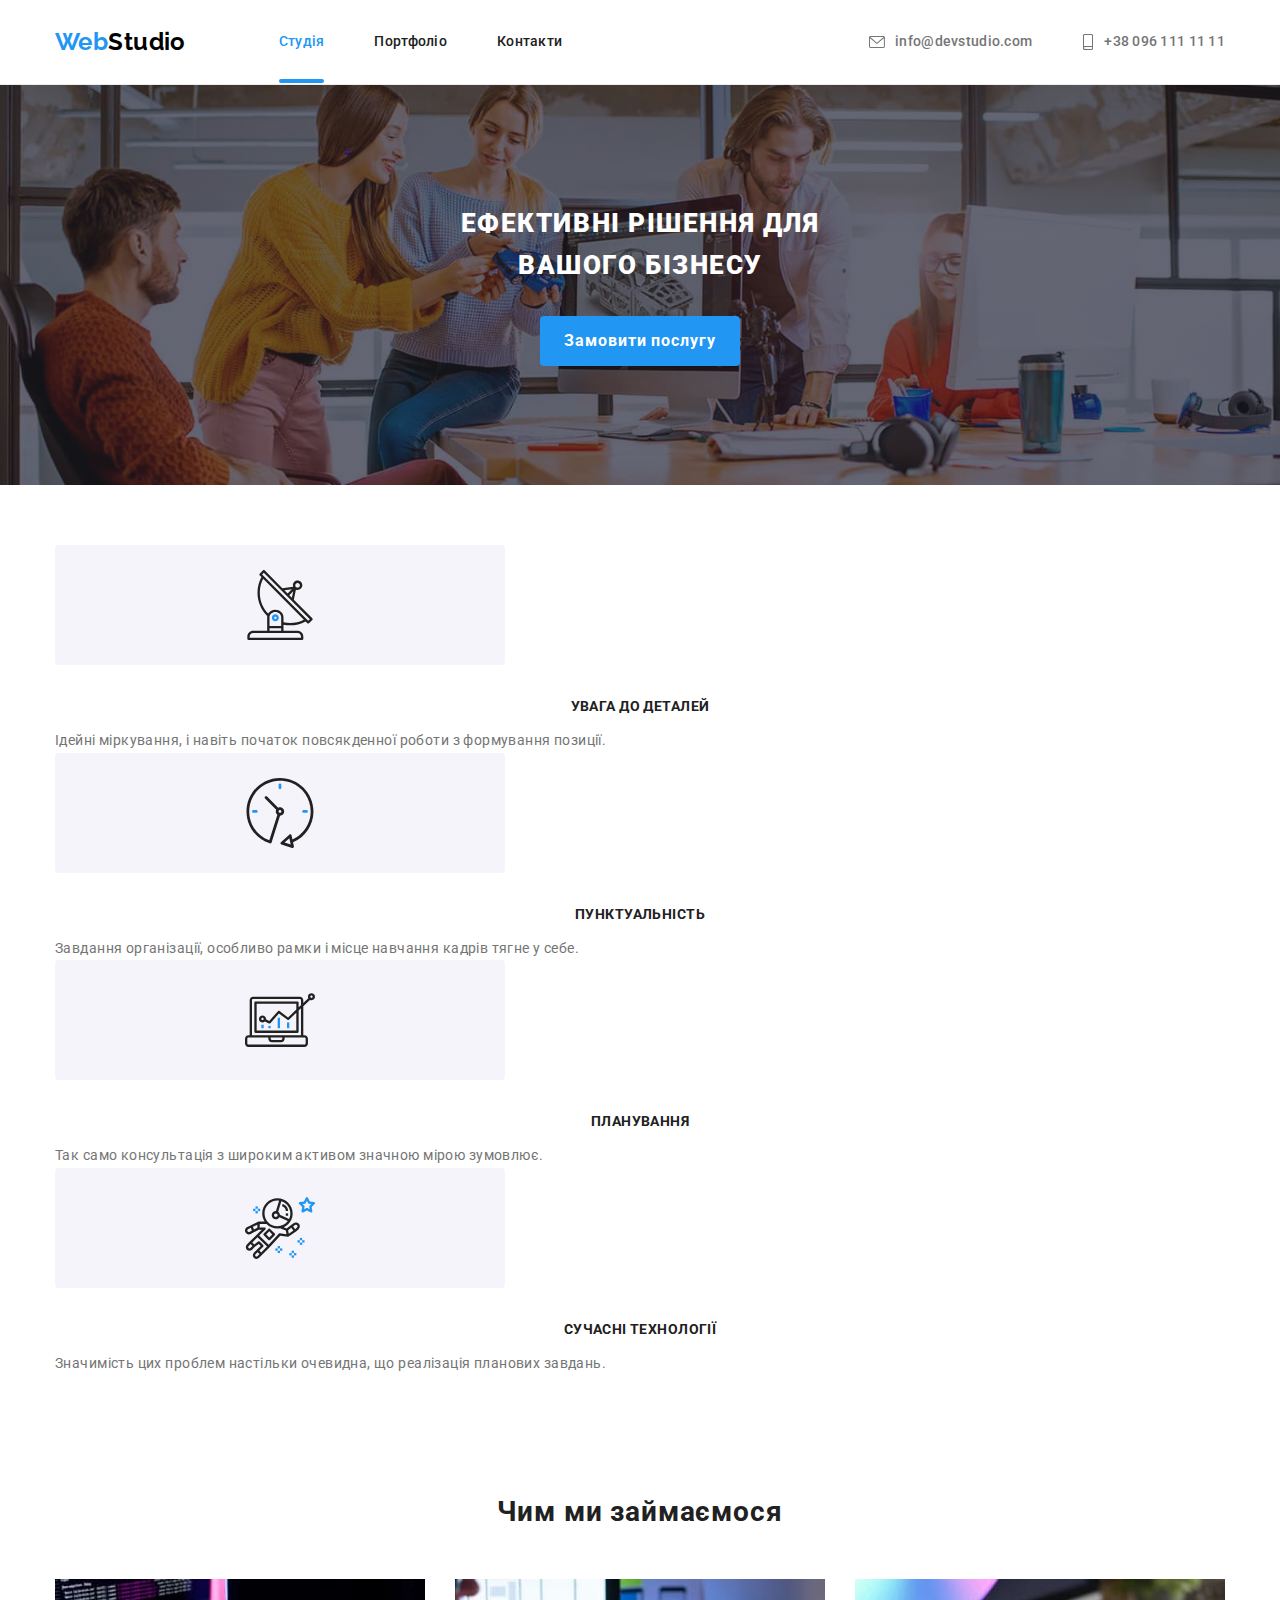
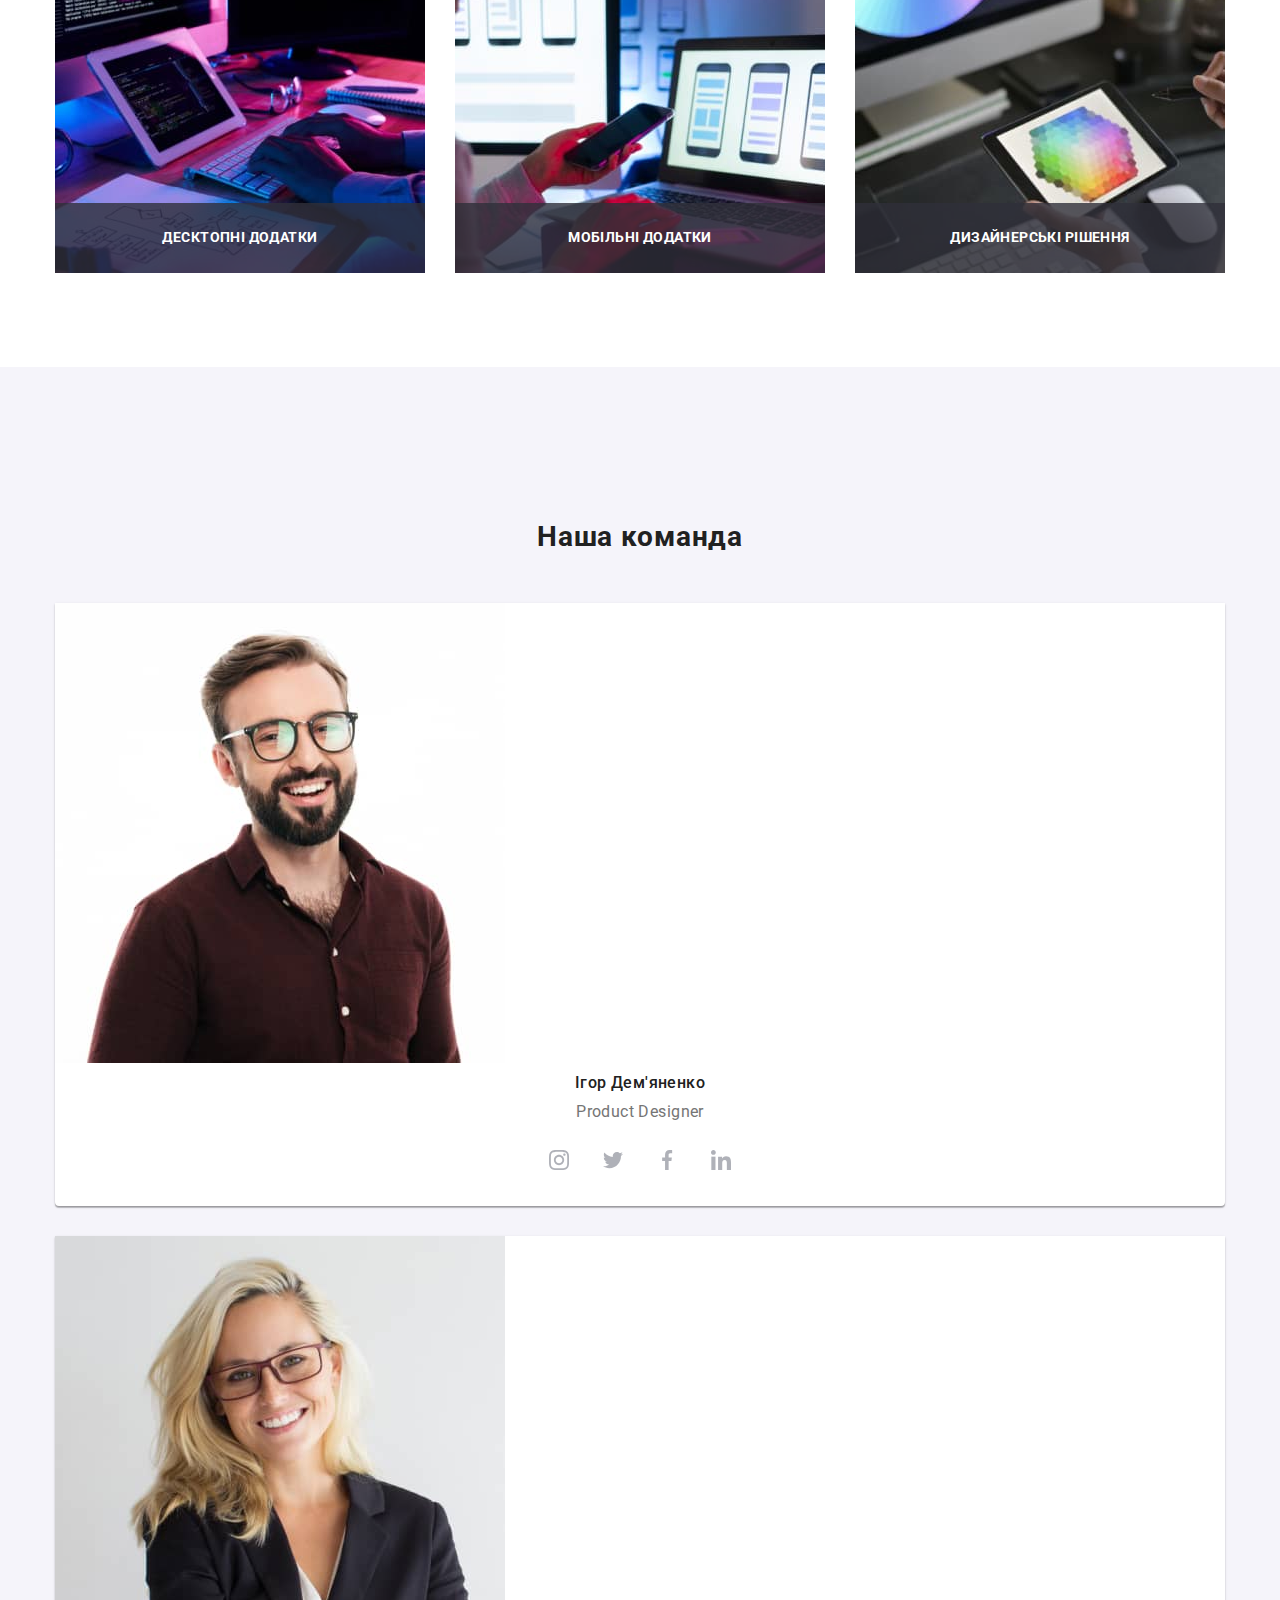
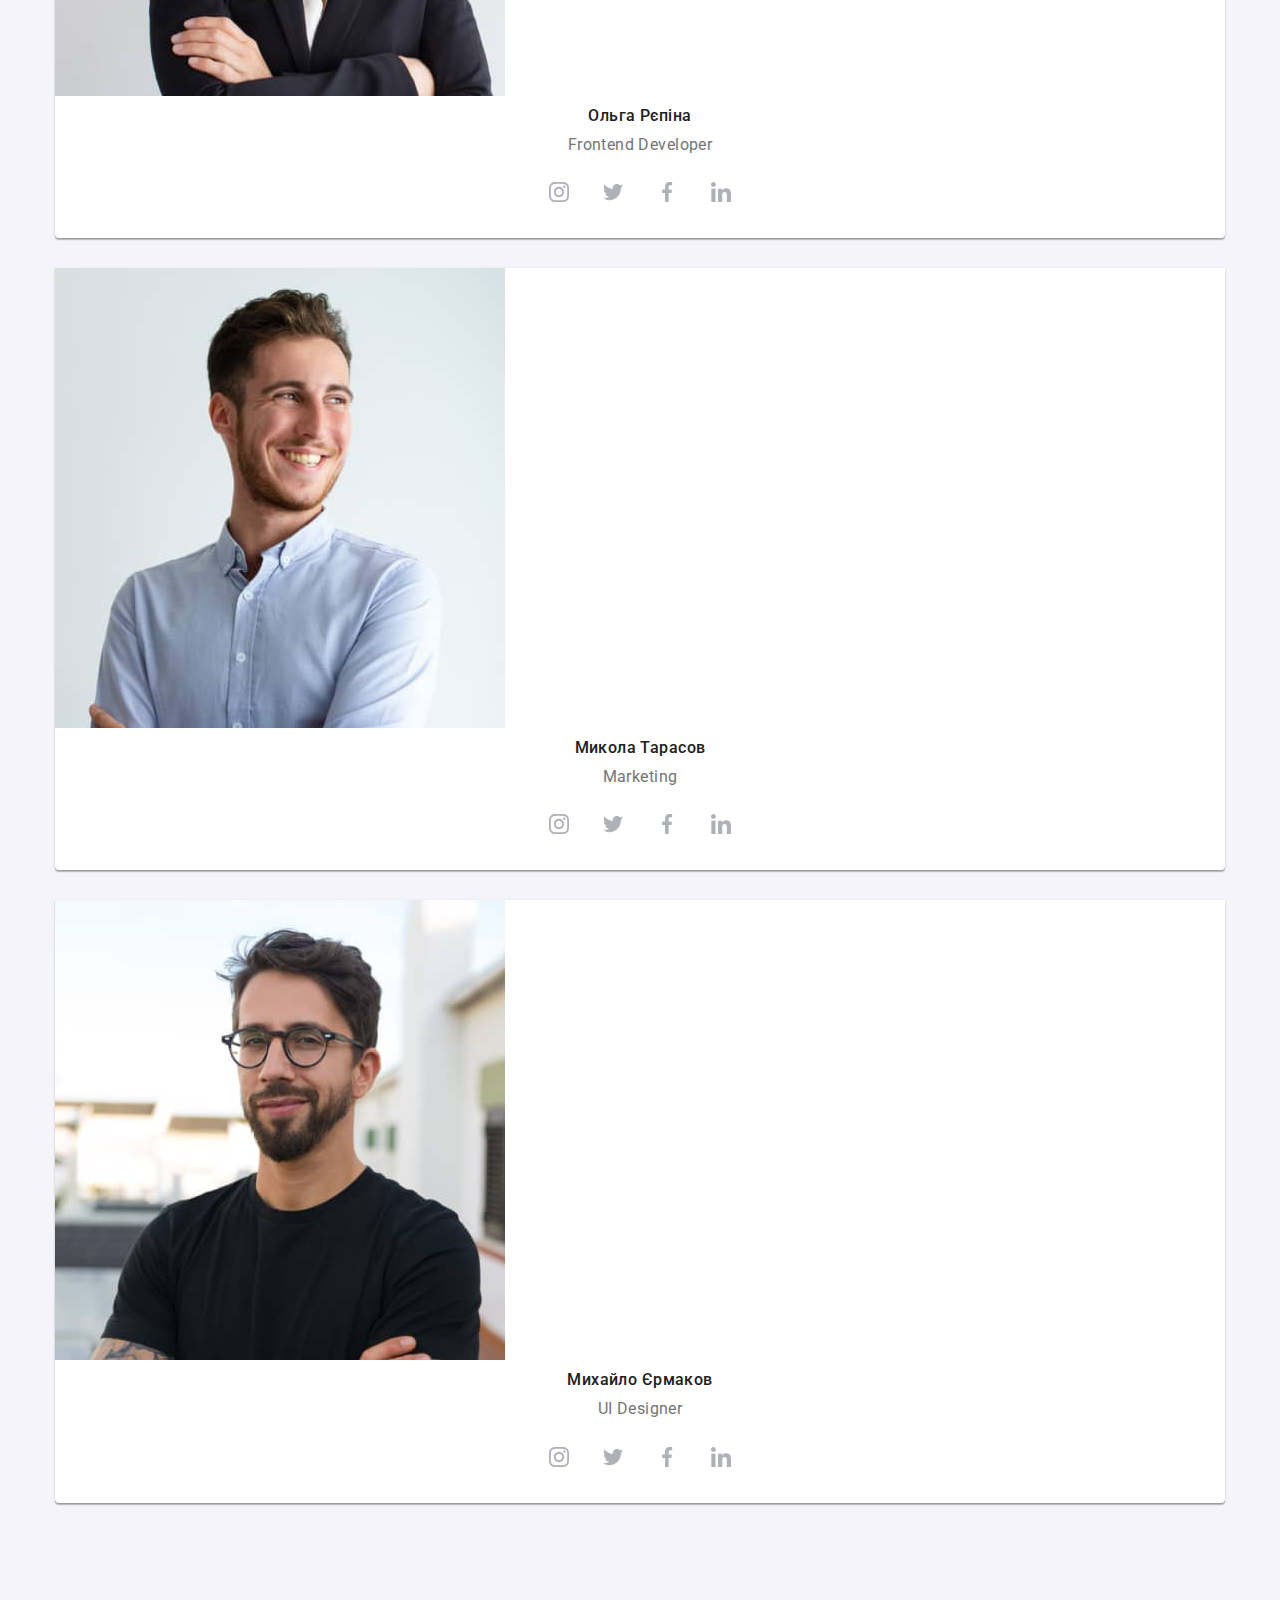
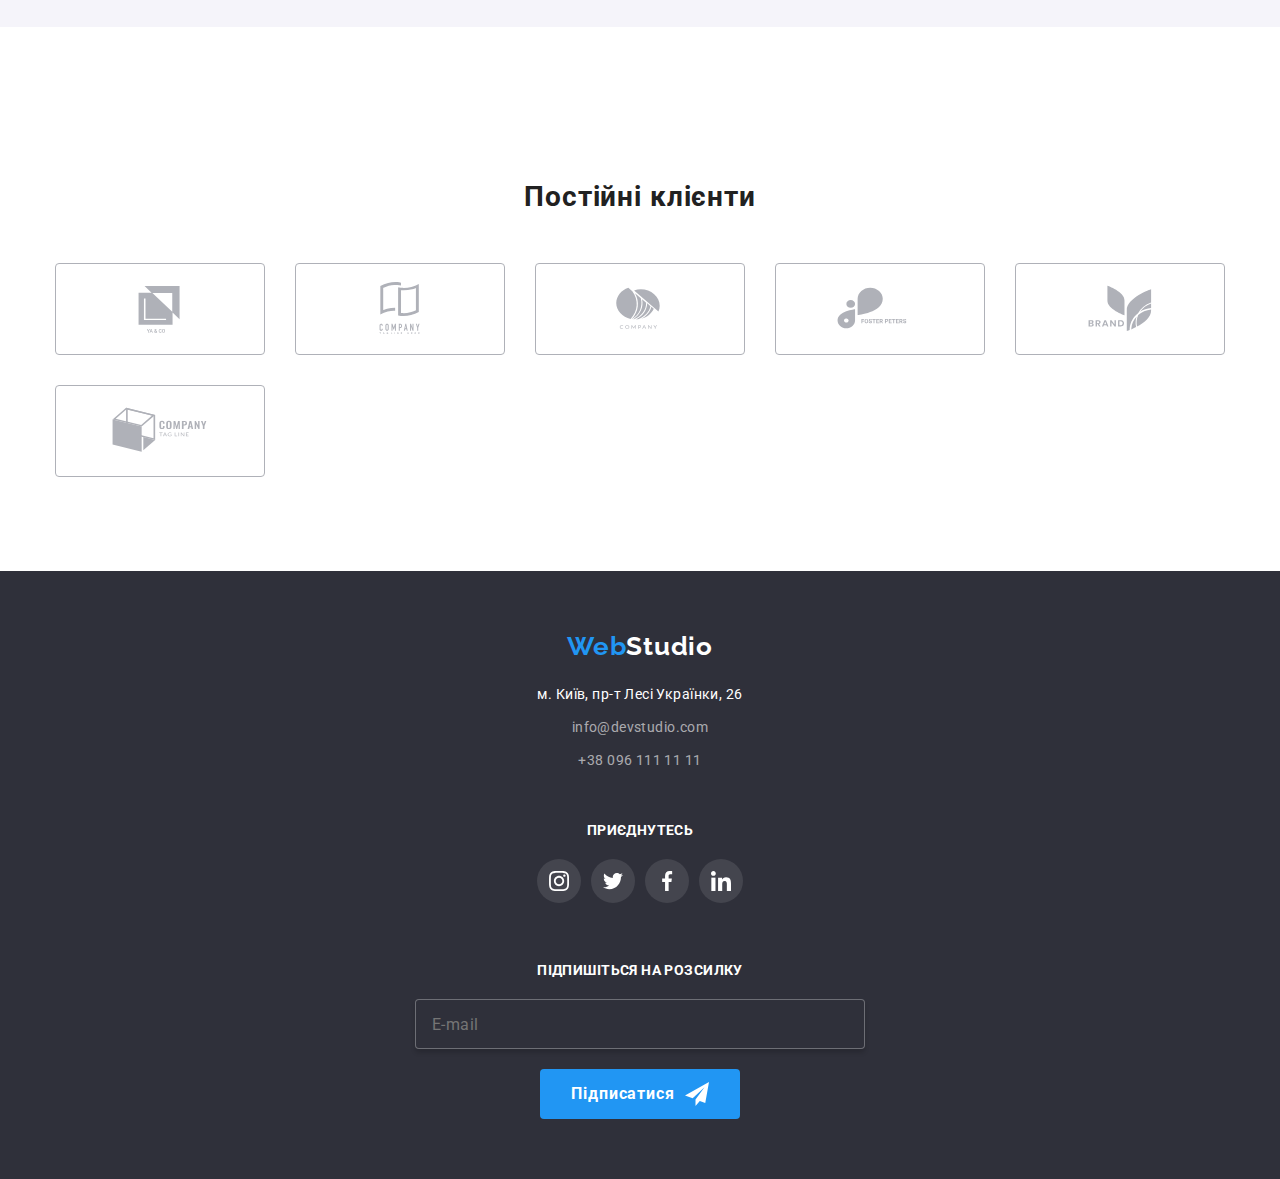
==== commit 800a407a: "b" ====
--- a/index.html
+++ b/index.html
@@ -25,7 +25,7 @@
   <body>
     <!-- Heder -->
     <header class="header">
-      <nav class="container header__container">
+      <nav class=" header__container">
      
         <div class="container header__container">
              <a lang="en" href="./index.html" class="header__logo">
@@ -124,18 +124,6 @@
           </li>
         </ul>
     </div>
-        <!-- <button
-          type="button"
-          class="menu-togle js-open-menu"
-          aria-expanded="false"
-          aria-controls="mobile-menu"
-        >
-          <svg width="40px" height="40px" class="menu-togle__svg">
-            <use class="menu-togle__menu" href="./images/symbol-defs.svg#icon-menu_40px"></use>
-            <use class="menu-togle__cross" href="./images/symbol-defs.svg#icon-close_40px"></use>
-          </svg>
-        </button> -->
-         
       </nav>
     </header>
     <main>
--- a/css/main.min.css
+++ b/css/main.min.css
@@ -1 +1 @@
-.button,.label,.modal-submit,.close-button,.conect,.button-box,.box-social,.box-telegram,.footer-nav,.adresscont,.boxthumb__description,.workard__list,.social-icon,.peculiarities,.ligament__link,.ligament,.navigation{display:-webkit-box;display:-ms-flexbox;display:flex;-webkit-box-align:center;-ms-flex-align:center;align-items:center;-webkit-box-pack:center;-ms-flex-pack:center;justify-content:center}body{font-family:"Roboto",sans-serif;font-size:14px;line-height:1.71;letter-spacing:.03em}.button-portfolio,.button-modal,.button-box,.client__container .client__container--link,.hero__button,.hero__button--additionally,.ligament__link{-webkit-transition:background-color 250ms cubic-bezier(0.4, 0, 0.2, 1),color 250ms cubic-bezier(0.4, 0, 0.2, 1),-webkit-box-shadow 250ms cubic-bezier(0.4, 0, 0.2, 1);transition:background-color 250ms cubic-bezier(0.4, 0, 0.2, 1),color 250ms cubic-bezier(0.4, 0, 0.2, 1),-webkit-box-shadow 250ms cubic-bezier(0.4, 0, 0.2, 1);transition:background-color 250ms cubic-bezier(0.4, 0, 0.2, 1),color 250ms cubic-bezier(0.4, 0, 0.2, 1),box-shadow 250ms cubic-bezier(0.4, 0, 0.2, 1);transition:background-color 250ms cubic-bezier(0.4, 0, 0.2, 1),color 250ms cubic-bezier(0.4, 0, 0.2, 1),box-shadow 250ms cubic-bezier(0.4, 0, 0.2, 1),-webkit-box-shadow 250ms cubic-bezier(0.4, 0, 0.2, 1)}body{color:#212121;background-color:#fff}@media screen and (min-width: 1200px){.header{display:block}}@media screen and (min-width: 768px){.header{display:block}}.ligament,.navigation{display:none}@media screen and (min-width: 1200px){.ligament,.navigation{display:-webkit-box;display:-ms-flexbox;display:flex}}@media screen and (min-width: 768px){.ligament,.navigation{display:-webkit-box;display:-ms-flexbox;display:flex}}.header{border-bottom:1px solid #ececec}.header__container{display:-webkit-box;display:-ms-flexbox;display:flex;-webkit-box-align:center;-ms-flex-align:center;align-items:center;-webkit-box-pack:justify;-ms-flex-pack:justify;justify-content:space-between}.header__logo{font-family:"Raleway",sans-serif;font-weight:700;font-size:24px;line-height:1.17;color:#000;text-decoration:none;margin-left:0;padding-top:16px;padding-bottom:16px}.header__logoweb{color:#2196f3}.ligament__item--marg{margin-right:50px}.curent::after{content:"";position:absolute;display:block;width:100%;height:4px;bottom:-2px;background-color:#2196f3;border-radius:2px}.navigation__link.curent{color:#2196f3}.navigation{margin-left:93px}.navigation__link{font-weight:500;font-size:14px;line-height:1.14;letter-spacing:.02em;color:#212121;position:relative;padding:32px 0;text-decoration:none;-webkit-transition-duration:250ms;transition-duration:250ms;-webkit-transition-timing-function:cubic-bezier(0.4, 0, 0.2, 1);transition-timing-function:cubic-bezier(0.4, 0, 0.2, 1)}.navigation__item:not(:first-child){margin-left:50px}.navigation .navigation__link:hover,.navigation .navigation__link:focus{color:#2196f3}.ligament{margin-left:auto}.ligament__link{padding-top:32px;padding-bottom:32px;font-weight:500;font-size:14px;line-height:1.14;letter-spacing:.02em;color:#757575;text-decoration:none}.ligament__icon{display:block;height:20px;width:16px;margin-right:10px;fill:#757575}.ligament__icon--smartfone{display:block;height:16px;width:12px;margin-right:10px;fill:#757575}.ligament__link:hover,.ligament__link:focus{color:#2196f3}.ligament__link:hover svg,.ligament__link:focus svg{fill:#2196f3}.hero{background-image:-webkit-gradient(linear, left top, left bottom, from(rgba(47, 48, 58, 0.4)), to(rgba(47, 48, 58, 0.4))),url(../images/Img.jpg);background-image:linear-gradient(rgba(47, 48, 58, 0.4), rgba(47, 48, 58, 0.4)),url(../images/Img.jpg);max-width:1600px;min-height:400px;background-repeat:no-repeat;background-color:#c4c4c4;background-size:cover;background-position:center;margin:0 auto;text-align:center;padding-top:118px;padding-bottom:118px}.hero__title{font-weight:900;font-size:26px;line-height:1.6;letter-spacing:.06em;text-transform:uppercase;color:#fff}.hero__button--additionally{font-family:inherit;font-weight:500;font-size:16px;line-height:1.6;letter-spacing:.03em;border-radius:4px;color:#212121;border:none;padding:6px 22px;cursor:pointer}.hero__button--additionally:hover,.hero__button--additionally:focus{background-color:#2196f3;color:#fff;-webkit-box-shadow:0px 3px 1px rgba(0,0,0,.1),0px 1px 2px rgba(0,0,0,.08),0px 2px 2px rgba(0,0,0,.12);box-shadow:0px 3px 1px rgba(0,0,0,.1),0px 1px 2px rgba(0,0,0,.08),0px 2px 2px rgba(0,0,0,.12)}.hero__button{font-family:inherit;font-weight:700;font-size:16px;line-height:1.87;letter-spacing:.06em;color:#fff;background-color:#2196f3;cursor:pointer;border-radius:4px;margin-top:30px;padding:10px 24px}.hero__button:hover,.hero__button:focus{color:#fff;background-color:#188ce8;-webkit-box-shadow:0px 4px 4px rgba(0,0,0,.15);box-shadow:0px 4px 4px rgba(0,0,0,.15)}.peculiarities{width:450px;height:120px;background-color:#f5f4fa;border-radius:4px;margin-left:0}.peculiarities__icon{width:70px;height:70px}.peculiarities__header{text-align:center;font-size:14px;line-height:1.7;letter-spacing:.03em;text-transform:uppercase;margin-top:30px}.peculiarities__text{color:#757575;margin-top:10px}.benefits__section{margin-top:60px;margin-bottom:60px}.section__team{background-color:#f5f4fa}.team-foto__item:nth-last-child(n){margin-bottom:30px}.team-foto__item{background-color:#fff;-webkit-box-shadow:0px 1px 3px rgba(0,0,0,.12),0px 1px 1px rgba(0,0,0,.14),0px 2px 1px rgba(0,0,0,.2);box-shadow:0px 1px 3px rgba(0,0,0,.12),0px 1px 1px rgba(0,0,0,.14),0px 2px 1px rgba(0,0,0,.2);border-radius:0px 0px 4px 4px}.team__header{font-weight:700;font-size:28px;line-height:1.16;letter-spacing:.03em;text-align:center;color:#212121}.team__header--margin{margin-top:60px;margin-bottom:30px}@media screen and (min-width: 768px){.team__header--margin{margin-bottom:50px}}@media screen and (min-width: 1200px){.team__header--margin{margin-bottom:50px}}.team__name{font-weight:500;font-size:16px;line-height:1.2;color:#212121;text-align:center;margin-top:10px}.team__position{margin-top:10px;margin-bottom:16px;text-align:center;font-size:16px;line-height:1.2;color:#757575}.social-icon{gap:10px;padding-bottom:24px}.social-icon .social-icon__link{width:44px;height:44px;display:-webkit-box;display:-ms-flexbox;display:flex;border-radius:50px;-webkit-box-pack:center;-ms-flex-pack:center;justify-content:center;-webkit-box-align:center;-ms-flex-align:center;align-items:center;background-color:#fff;fill:#afb1b8;-webkit-transition-duration:250ms;transition-duration:250ms;-webkit-transition-timing-function:cubic-bezier(0.4, 0, 0.2, 1);transition-timing-function:cubic-bezier(0.4, 0, 0.2, 1)}.social-icon .social-icon__link:hover,.social-icon .social-icon__link:focus{background-color:#2196f3;fill:#fff}.work{display:none;margin-bottom:94px}@media screen and (min-width: 1200px){.work{display:block}}.work__header--margin{padding-top:60px;margin-bottom:30px}@media screen and (min-width: 768px){.work__header--margin{margin-bottom:50px}}@media screen and (min-width: 1200px){.work__header--margin{margin-bottom:50px}}.work__header{font-weight:700;font-size:28px;line-height:1.17;letter-spacing:.03em;text-align:center;color:#212121}.workcard{display:-webkit-box;display:-ms-flexbox;display:flex;gap:30px}.workard__list{width:calc((100% - 60px)/3);font-weight:700;font-size:14px;line-height:1.14;text-transform:uppercase;color:#fff}.boxthumb{position:relative}.boxthumb__description{width:100%;height:70px;position:absolute;background-color:rgba(47,48,58,.8);left:0;bottom:0}.client__container .client__container--link{display:-webkit-box;display:-ms-flexbox;display:flex;-ms-flex-wrap:wrap;flex-wrap:wrap;-webkit-box-pack:center;-ms-flex-pack:center;justify-content:center;-webkit-box-align:center;-ms-flex-align:center;align-items:center;width:210px;height:92px;border:1px solid #afb1b8;background-color:#fff;fill:#afb1b8;border-radius:4px}.client__container--list{display:-webkit-box;display:-ms-flexbox;display:flex;-ms-flex-wrap:wrap;flex-wrap:wrap;gap:30px}.client-section{padding-bottom:60px}.client__container .client__container--link:hover,.client__container .client__container--link:focus{fill:#2196f3;background-color:#fff;border:1px solid #2196f3}.footerbg{padding-top:60px;padding-bottom:60px;background-color:#2f303a}.link-filter{text-decoration:none}.filter{font-size:18px;line-height:2;letter-spacing:.06em;color:#212121;text-decoration:none;margin-bottom:4px}.filter-foto{font-size:16px;line-height:1.8;letter-spacing:.03em;color:#757575;text-decoration:none}.logofot{font-family:"Raleway";font-style:normal;font-weight:700;font-size:26px;line-height:1.2;letter-spacing:.03em;color:#fff;text-decoration:none}.logo-fotweb{color:#2196f3}.logoclas{margin-bottom:20px}.adresscont{-webkit-box-orient:vertical;-webkit-box-direction:normal;-ms-flex-direction:column;flex-direction:column}.footer-nav{-webkit-box-orient:vertical;-webkit-box-direction:normal;-ms-flex-direction:column;flex-direction:column}.footer-nav .footer-link:hover,.footer-nav .footer-link:focus{color:#2196f3}.footer-nav :not(:first-child){margin-top:9px}.footer-link{font-size:14px;line-height:1.7;letter-spacing:.03em;text-decoration:none;color:rgba(255,255,255,.6);-webkit-transition-duration:250ms;transition-duration:250ms;-webkit-transition-timing-function:cubic-bezier(0.4, 0, 0.2, 1);transition-timing-function:cubic-bezier(0.4, 0, 0.2, 1)}.navigat{color:#fff}.box-telegram{margin-left:auto;-webkit-box-orient:vertical;-webkit-box-direction:normal;-ms-flex-direction:column;flex-direction:column}.fottext{color:#fff;font-weight:700;font-size:14px;line-height:1.14;letter-spacing:.03em;text-transform:uppercase}.box-social{margin-top:20px;-webkit-box-orient:vertical;-webkit-box-direction:normal;-ms-flex-direction:column;flex-direction:column}.footer-input{width:450px;height:50px;padding-left:16px;border:1px solid rgba(255,255,255,.3);-webkit-box-shadow:0px 4px 4px rgba(0,0,0,.15);box-shadow:0px 4px 4px rgba(0,0,0,.15);border-radius:4px;background-color:#2f303a;font-size:16px;line-height:1.25;color:rgba(255,255,255,.6);letter-spacing:.03em}.button-box>.icon-telegram{margin-left:10px}.button-box{margin-top:20px;width:200px;font-family:inherit;font-weight:700;font-size:16px;line-height:1.87;letter-spacing:.06em;color:#fff;background-color:#2196f3;cursor:pointer;border:none;border-radius:4px;padding-top:10px;padding-bottom:10px}.button-box:hover,.button-box:focus{color:#fff;background-color:#188ce8;-webkit-box-shadow:0px 4px 4px rgba(0,0,0,.15);box-shadow:0px 4px 4px rgba(0,0,0,.15)}.footer1 .link1{width:44px;height:44px;display:-webkit-box;display:-ms-flexbox;display:flex;border-radius:50px;-webkit-box-pack:center;-ms-flex-pack:center;justify-content:center;-webkit-box-align:center;-ms-flex-align:center;align-items:center;background-color:rgba(255,255,255,.1);fill:#fff;-webkit-transition-duration:250ms;transition-duration:250ms;-webkit-transition-timing-function:cubic-bezier(0.4, 0, 0.2, 1);transition-timing-function:cubic-bezier(0.4, 0, 0.2, 1)}.footer1 .link1:hover,.footer1 .link1:focus{background-color:#2196f3;fill:#fff}.conect{-webkit-box-orient:vertical;-webkit-box-direction:normal;-ms-flex-direction:column;flex-direction:column;margin-top:50px;margin-bottom:60px}.list-social{display:-webkit-box;display:-ms-flexbox;display:flex;-webkit-box-align:baseline;-ms-flex-align:baseline;align-items:baseline;gap:10px;margin-top:20px}.backdrop{position:fixed;top:0;left:0;width:100%;height:100vh;background:rgba(0,0,0,.2);opacity:1;-webkit-transition:250ms cubic-bezier(0.4, 0, 0.2, 1);transition:250ms cubic-bezier(0.4, 0, 0.2, 1)}.modal{-webkit-box-orient:vertical;-webkit-box-direction:normal;-ms-flex-direction:column;flex-direction:column;width:521px;height:581px;position:absolute;top:50%;left:50%;background-color:#fff;-webkit-box-shadow:0px 1px 3px rgba(0,0,0,.12),0px 1px 1px rgba(0,0,0,.14),0px 2px 1px rgba(0,0,0,.2);box-shadow:0px 1px 3px rgba(0,0,0,.12),0px 1px 1px rgba(0,0,0,.14),0px 2px 1px rgba(0,0,0,.2);border-radius:4px;-webkit-transform:translate(-50%, -50%) scale(1);transform:translate(-50%, -50%) scale(1);-webkit-transition:-webkit-transform 250ms cubic-bezier(0.4, 0, 0.2, 1);transition:-webkit-transform 250ms cubic-bezier(0.4, 0, 0.2, 1);transition:transform 250ms cubic-bezier(0.4, 0, 0.2, 1);transition:transform 250ms cubic-bezier(0.4, 0, 0.2, 1), -webkit-transform 250ms cubic-bezier(0.4, 0, 0.2, 1)}.is-hidden{opacity:0;visibility:hidden;pointer-events:none}.backdrop .is-hidden .modal{-webkit-transform:translate(-50%, -50%) scale(0.7);transform:translate(-50%, -50%) scale(0.7)}.close-button{position:absolute;width:30px;height:30px;right:8px;top:8px;border-radius:50px;cursor:pointer;border:1px solid rgba(0,0,0,.1)}.icon-close{position:absolute;border-radius:50px;border:1px solid rgba(0,0,0,.1);background-color:#fff}.close-button:hover,.close-button:focus{fill:#2196f3}.modal-text{font-style:normal;font-weight:700;font-size:20px;line-height:1.15;text-align:center;letter-spacing:.03em;margin-bottom:2px}.button-modal{font-weight:700;font-size:16px;line-height:1.87;letter-spacing:.06em;color:#fff;background-color:#2196f3;cursor:pointer;border:none;border-radius:4px;padding:10px 52px;margin-top:30px}.button-modal:hover,.button-modal:focus{color:#fff;background-color:#188ce8;-webkit-box-shadow:0px 4px 4px rgba(0,0,0,.15);box-shadow:0px 4px 4px rgba(0,0,0,.15)}.modal{padding:40px 40px}.contract-text{color:#757575;border-radius:4px;-webkit-transition:border 2500ms cubic-bezier(0.4, 0, 0.2, 1);transition:border 2500ms cubic-bezier(0.4, 0, 0.2, 1);margin-top:20px}.contract-link{color:#2196f3;text-decoration:none;-webkit-text-decoration-line:underline;text-decoration-line:underline}.modal-transformation{display:-webkit-box;display:-ms-flexbox;display:flex;-webkit-box-orient:vertical;-webkit-box-direction:normal;-ms-flex-direction:column;flex-direction:column;margin-top:10px}.input-wrap{position:relative}.modal-transformation svg{position:absolute;top:50%;left:12px;-webkit-transform:translatey(-50%);transform:translatey(-50%)}textarea::-webkit-input-placeholder{color:rgba(117,117,117,.5);font-style:normal;font-weight:400;font-size:12px;line-height:1.15;letter-spacing:.01em}textarea::-moz-placeholder{color:rgba(117,117,117,.5);font-style:normal;font-weight:400;font-size:12px;line-height:1.15;letter-spacing:.01em}textarea:-ms-input-placeholder{color:rgba(117,117,117,.5);font-style:normal;font-weight:400;font-size:12px;line-height:1.15;letter-spacing:.01em}textarea::-ms-input-placeholder{color:rgba(117,117,117,.5);font-style:normal;font-weight:400;font-size:12px;line-height:1.15;letter-spacing:.01em}textarea::placeholder{color:rgba(117,117,117,.5);font-style:normal;font-weight:400;font-size:12px;line-height:1.15;letter-spacing:.01em}textarea{resize:none;border:1px solid rgba(33,33,33,.2);border-radius:4px;padding:0;padding-left:16px;padding-top:12px;outline:none;-webkit-transition:border 250ms cubic-bezier(0.4, 0, 0.2, 1);transition:border 250ms cubic-bezier(0.4, 0, 0.2, 1);font-style:normal;font-weight:400;font-size:12px;line-height:1.15;letter-spacing:.01em}.modal-transformation input{width:100%;height:40px;padding-left:42px;border-radius:4px;border:1px solid rgba(33,33,33,.2);outline:none;-webkit-transition:border 250ms cubic-bezier(0.4, 0, 0.2, 1);transition:border 250ms cubic-bezier(0.4, 0, 0.2, 1)}.modal-transformation>.primary-label{display:-webkit-box;display:-ms-flexbox;display:flex;-webkit-box-orient:vertical;-webkit-box-direction:normal;-ms-flex-direction:column;flex-direction:column;font-weight:400;font-size:12px;line-height:1.14;letter-spacing:.01em;color:#757575;margin-bottom:4px}.modal-transformation svg{-webkit-transition:fill 250ms cubic-bezier(0.4, 0, 0.2, 1);transition:fill 250ms cubic-bezier(0.4, 0, 0.2, 1)}.modal-transformation:focus-within svg{fill:#2196f3}.modal-transformation:focus-within textarea{border:1px solid #2196f3}.modal-transformation:focus-within input{border:1px solid #2196f3}.checkbox{position:absolute;width:1px;height:1px;overflow:hidden;border:0;padding:0;clip:rect(0 0 0 0);margin:-1px}.checkbox:checked+.icon-contr{background-color:#2196f3;background-size:contain;background-origin:content-box;border-color:#2196f3}.icon-contr{display:inline-block;border:2px solid #212121;border-radius:2px;margin-right:10px}.button :not(:last-child){margin-right:9px}.button-portfolio{font-family:inherit;font-weight:500;font-size:16px;line-height:1.6;letter-spacing:.03em;border-radius:4px;color:#212121;border:none;padding:6px 22px;cursor:pointer}.button-portfolio:hover,.button-portfolio:focus{background-color:#2196f3;color:#fff;-webkit-box-shadow:0px 3px 1px rgba(0,0,0,.1),0px 1px 2px rgba(0,0,0,.08),0px 2px 2px rgba(0,0,0,.12);box-shadow:0px 3px 1px rgba(0,0,0,.1),0px 1px 2px rgba(0,0,0,.08),0px 2px 2px rgba(0,0,0,.12)}.foto-link{display:-webkit-box;display:-ms-flexbox;display:flex;-ms-flex-wrap:wrap;flex-wrap:wrap;margin-top:50px;gap:30px}.flex-elements{background-color:#fff}.link-filter{display:block}.link-filter:hover,.link-filter:focus{-webkit-box-shadow:0px 1px 1px rgba(0,0,0,.12),0px 4px 4px rgba(0,0,0,.06),1px 4px 6px rgba(0,0,0,.16);box-shadow:0px 1px 1px rgba(0,0,0,.12),0px 4px 4px rgba(0,0,0,.06),1px 4px 6px rgba(0,0,0,.16)}.border-foto{border-bottom-width:1px;border-bottom-style:solid;border-left-width:1px;border-left-style:solid;border-right-width:1px;border-right-style:solid;border-color:#eee;padding-top:20px;padding-bottom:20px;padding-left:24px;padding-right:24px}.border-foto{display:block}.animation-portfolio{position:relative;overflow:hidden}.portfolio-text{display:block;position:absolute;width:100%;height:100%;padding:63px 24px;top:0;left:0;font-size:18px;line-height:1.4;letter-spacing:.03em;color:#fff;-webkit-transform:translateY(100%);transform:translateY(100%);-webkit-transition-duration:250ms;transition-duration:250ms;-webkit-transition-timing-function:cubic-bezier(0.4, 0, 0.2, 1);transition-timing-function:cubic-bezier(0.4, 0, 0.2, 1)}.flex-elements:hover .portfolio-text{-webkit-transform:translateY(0);transform:translateY(0);background-color:rgba(33,150,243,.9)}*::before *::after{-webkit-box-sizing:border-box;box-sizing:border-box}.container{width:480px;padding-left:15px;padding-right:15px;margin-left:auto;margin-right:auto}@media screen and (min-width: 768px){.container{width:768px;padding-left:15px;padding-right:15px;margin-left:0;margin-right:auto}}@media screen and (min-width: 1200px){.container{width:1200px;padding-left:15px;padding-right:15px;margin-left:auto;margin-right:auto}}@media screen and (min-width: 1200px){.section{padding-top:94px;padding-bottom:94px}}ul{list-style:none}.visually-hidden{position:absolute;white-space:nowrap;width:1px;height:1px;overflow:hidden;border:0;padding:0;clip:rect(0 0 0 0);-webkit-clip-path:inset(50%);clip-path:inset(50%);margin:-1px}h1,h2,h3,h4,h5,h6,p,ul{margin:0}ul{padding-left:0}address{font-style:normal}img{display:block;height:auto;max-width:100%}.page-header .container{min-height:80px;display:-webkit-box;display:-ms-flexbox;display:flex;-webkit-box-align:center;-ms-flex-align:center;align-items:center;-webkit-box-pack:end;-ms-flex-pack:end;justify-content:flex-end}.menu-container{position:fixed;top:0;left:0;width:100vw;height:100vh;padding:30px;background-color:#fff;-webkit-transform:translateX(100%);transform:translateX(100%);-webkit-transition:-webkit-transform 250ms ease-in-out;transition:-webkit-transform 250ms ease-in-out;transition:transform 250ms ease-in-out;transition:transform 250ms ease-in-out, -webkit-transform 250ms ease-in-out}.menu-container.is-open{-webkit-transform:translateX(0);transform:translateX(0)}.menu-toggle{min-height:40px;min-width:40px;display:-webkit-box;display:-ms-flexbox;display:flex;-webkit-box-align:center;-ms-flex-align:center;align-items:center;-webkit-box-pack:center;-ms-flex-pack:center;justify-content:center;margin:0;padding:0;background-color:rgba(0,0,0,0);cursor:pointer;border:none;border-radius:50%;outline:none}.menu-toggle:hover,.menu-toggle:focus{background-color:rgba(0,0,0,.1)}@media(min-width: 767px){.menu-toggle{display:none}}.menu-container .menu-toggle{position:absolute;top:10px;right:15px;color:#212121}.mobile-menu{padding:0;margin:0;list-style:none}.mobile-menu .link{display:block;padding:10px;color:#fff;text-decoration:none}.menu{padding:0;margin:0;list-style:none;display:-webkit-box;display:-ms-flexbox;display:flex}.menu .link{padding:10px;color:inherit;text-decoration:none}.menu .link:hover,.menu .link:focus{text-decoration:underline}@media(max-width: 599px){.menu{display:none}}/*# sourceMappingURL=main.min.css.map */+.button,.label,.modal-submit,.close-button,.conect,.button-box,.box-social,.box-telegram,.footer-nav,.adresscont,.boxthumb__description,.workard__list,.social-icon,.peculiarities,.ligament__link,.ligament,.navigation{display:-webkit-box;display:-ms-flexbox;display:flex;-webkit-box-align:center;-ms-flex-align:center;align-items:center;-webkit-box-pack:center;-ms-flex-pack:center;justify-content:center}body{font-family:"Roboto",sans-serif;font-size:14px;line-height:1.71;letter-spacing:.03em}.button-portfolio,.button-modal,.button-box,.client__container .client__container--link,.hero__button,.hero__button--additionally,.ligament__link{-webkit-transition:background-color 250ms cubic-bezier(0.4, 0, 0.2, 1),color 250ms cubic-bezier(0.4, 0, 0.2, 1),-webkit-box-shadow 250ms cubic-bezier(0.4, 0, 0.2, 1);transition:background-color 250ms cubic-bezier(0.4, 0, 0.2, 1),color 250ms cubic-bezier(0.4, 0, 0.2, 1),-webkit-box-shadow 250ms cubic-bezier(0.4, 0, 0.2, 1);transition:background-color 250ms cubic-bezier(0.4, 0, 0.2, 1),color 250ms cubic-bezier(0.4, 0, 0.2, 1),box-shadow 250ms cubic-bezier(0.4, 0, 0.2, 1);transition:background-color 250ms cubic-bezier(0.4, 0, 0.2, 1),color 250ms cubic-bezier(0.4, 0, 0.2, 1),box-shadow 250ms cubic-bezier(0.4, 0, 0.2, 1),-webkit-box-shadow 250ms cubic-bezier(0.4, 0, 0.2, 1)}body{color:#212121;background-color:#fff}@media screen and (min-width: 1200px){.header{display:block}}@media screen and (min-width: 768px){.header{display:block}}.ligament,.navigation{display:none}@media screen and (min-width: 1200px){.ligament,.navigation{display:-webkit-box;display:-ms-flexbox;display:flex}}@media screen and (min-width: 768px){.ligament,.navigation{display:-webkit-box;display:-ms-flexbox;display:flex}}.header{border-bottom:1px solid #ececec}.header__container{display:-webkit-box;display:-ms-flexbox;display:flex;-webkit-box-align:center;-ms-flex-align:center;align-items:center;-webkit-box-pack:justify;-ms-flex-pack:justify;justify-content:space-between}.header__logo{font-family:"Raleway",sans-serif;font-weight:700;font-size:24px;line-height:1.17;color:#000;text-decoration:none;margin-left:0;padding-top:16px;padding-bottom:16px}.header__logoweb{color:#2196f3}.ligament__item--marg{margin-right:50px}.curent::after{content:"";position:absolute;display:none;width:100%;height:4px;bottom:-2px;background-color:#2196f3;border-radius:2px}@media screen and (min-width: 768px){.curent::after{content:"";position:absolute;display:none;width:100%;height:4px;bottom:-2px;background-color:#2196f3;border-radius:2px}}@media screen and (min-width: 1200px){.curent::after{content:"";position:absolute;display:block;width:100%;height:4px;bottom:-2px;background-color:#2196f3;border-radius:2px}}.navigation__link.curent{color:#2196f3}.navigation{margin-left:93px}.navigation__link{font-weight:500;font-size:14px;line-height:1.14;letter-spacing:.02em;color:#212121;position:relative;padding:32px 0;text-decoration:none;-webkit-transition-duration:250ms;transition-duration:250ms;-webkit-transition-timing-function:cubic-bezier(0.4, 0, 0.2, 1);transition-timing-function:cubic-bezier(0.4, 0, 0.2, 1)}.navigation__item:not(:first-child){margin-left:50px}.navigation .navigation__link:hover,.navigation .navigation__link:focus{color:#2196f3}.ligament{margin-left:auto}.ligament__link{padding-top:32px;padding-bottom:32px;font-weight:500;font-size:14px;line-height:1.14;letter-spacing:.02em;color:#757575;text-decoration:none}.ligament__icon{display:block;height:20px;width:16px;margin-right:10px;fill:#757575}.ligament__icon--smartfone{display:block;height:16px;width:12px;margin-right:10px;fill:#757575}.ligament__link:hover,.ligament__link:focus{color:#2196f3}.ligament__link:hover svg,.ligament__link:focus svg{fill:#2196f3}.hero{background-image:-webkit-gradient(linear, left top, left bottom, from(rgba(47, 48, 58, 0.4)), to(rgba(47, 48, 58, 0.4))),url(../images/Img.jpg);background-image:linear-gradient(rgba(47, 48, 58, 0.4), rgba(47, 48, 58, 0.4)),url(../images/Img.jpg);max-width:1600px;min-height:400px;background-repeat:no-repeat;background-color:#c4c4c4;background-size:cover;background-position:center;margin:0 auto;text-align:center;padding-top:118px;padding-bottom:118px}.hero__title{font-weight:900;font-size:26px;line-height:1.6;letter-spacing:.06em;text-transform:uppercase;color:#fff}.hero__button--additionally{font-family:inherit;font-weight:500;font-size:16px;line-height:1.6;letter-spacing:.03em;border-radius:4px;color:#212121;border:none;padding:6px 22px;cursor:pointer}.hero__button--additionally:hover,.hero__button--additionally:focus{background-color:#2196f3;color:#fff;-webkit-box-shadow:0px 3px 1px rgba(0,0,0,.1),0px 1px 2px rgba(0,0,0,.08),0px 2px 2px rgba(0,0,0,.12);box-shadow:0px 3px 1px rgba(0,0,0,.1),0px 1px 2px rgba(0,0,0,.08),0px 2px 2px rgba(0,0,0,.12)}.hero__button{font-family:inherit;font-weight:700;font-size:16px;line-height:1.87;letter-spacing:.06em;color:#fff;background-color:#2196f3;cursor:pointer;border-radius:4px;margin-top:30px;padding:10px 24px}.hero__button:hover,.hero__button:focus{color:#fff;background-color:#188ce8;-webkit-box-shadow:0px 4px 4px rgba(0,0,0,.15);box-shadow:0px 4px 4px rgba(0,0,0,.15)}.peculiarities{width:450px;height:120px;background-color:#f5f4fa;border-radius:4px;margin-left:0}.peculiarities__icon{width:70px;height:70px}.peculiarities__header{text-align:center;font-size:14px;line-height:1.7;letter-spacing:.03em;text-transform:uppercase;margin-top:30px}.peculiarities__text{color:#757575;margin-top:10px}.benefits__section{margin-top:60px;margin-bottom:60px}.section__team{background-color:#f5f4fa}.team-foto__item:nth-last-child(n){margin-bottom:30px}.team-foto__item{background-color:#fff;-webkit-box-shadow:0px 1px 3px rgba(0,0,0,.12),0px 1px 1px rgba(0,0,0,.14),0px 2px 1px rgba(0,0,0,.2);box-shadow:0px 1px 3px rgba(0,0,0,.12),0px 1px 1px rgba(0,0,0,.14),0px 2px 1px rgba(0,0,0,.2);border-radius:0px 0px 4px 4px}.team__header{font-weight:700;font-size:28px;line-height:1.16;letter-spacing:.03em;text-align:center;color:#212121}.team__header--margin{margin-top:60px;margin-bottom:30px}@media screen and (min-width: 768px){.team__header--margin{margin-bottom:50px}}@media screen and (min-width: 1200px){.team__header--margin{margin-bottom:50px}}.team__name{font-weight:500;font-size:16px;line-height:1.2;color:#212121;text-align:center;margin-top:10px}.team__position{margin-top:10px;margin-bottom:16px;text-align:center;font-size:16px;line-height:1.2;color:#757575}.social-icon{gap:10px;padding-bottom:24px}.social-icon .social-icon__link{width:44px;height:44px;display:-webkit-box;display:-ms-flexbox;display:flex;border-radius:50px;-webkit-box-pack:center;-ms-flex-pack:center;justify-content:center;-webkit-box-align:center;-ms-flex-align:center;align-items:center;background-color:#fff;fill:#afb1b8;-webkit-transition-duration:250ms;transition-duration:250ms;-webkit-transition-timing-function:cubic-bezier(0.4, 0, 0.2, 1);transition-timing-function:cubic-bezier(0.4, 0, 0.2, 1)}.social-icon .social-icon__link:hover,.social-icon .social-icon__link:focus{background-color:#2196f3;fill:#fff}.work{display:none;margin-bottom:94px}@media screen and (min-width: 1200px){.work{display:block}}.work__header--margin{padding-top:60px;margin-bottom:30px}@media screen and (min-width: 768px){.work__header--margin{margin-bottom:50px}}@media screen and (min-width: 1200px){.work__header--margin{margin-bottom:50px}}.work__header{font-weight:700;font-size:28px;line-height:1.17;letter-spacing:.03em;text-align:center;color:#212121}.workcard{display:-webkit-box;display:-ms-flexbox;display:flex;gap:30px}.workard__list{width:calc((100% - 60px)/3);font-weight:700;font-size:14px;line-height:1.14;text-transform:uppercase;color:#fff}.boxthumb{position:relative}.boxthumb__description{width:100%;height:70px;position:absolute;background-color:rgba(47,48,58,.8);left:0;bottom:0}.client__container .client__container--link{display:-webkit-box;display:-ms-flexbox;display:flex;-ms-flex-wrap:wrap;flex-wrap:wrap;-webkit-box-pack:center;-ms-flex-pack:center;justify-content:center;-webkit-box-align:center;-ms-flex-align:center;align-items:center;width:210px;height:92px;border:1px solid #afb1b8;background-color:#fff;fill:#afb1b8;border-radius:4px}.client__container--list{display:-webkit-box;display:-ms-flexbox;display:flex;-ms-flex-wrap:wrap;flex-wrap:wrap;gap:30px}.client-section{padding-bottom:60px}.client__container .client__container--link:hover,.client__container .client__container--link:focus{fill:#2196f3;background-color:#fff;border:1px solid #2196f3}.footerbg{padding-top:60px;padding-bottom:60px;background-color:#2f303a}.link-filter{text-decoration:none}.filter{font-size:18px;line-height:2;letter-spacing:.06em;color:#212121;text-decoration:none;margin-bottom:4px}.filter-foto{font-size:16px;line-height:1.8;letter-spacing:.03em;color:#757575;text-decoration:none}.logofot{font-family:"Raleway";font-style:normal;font-weight:700;font-size:26px;line-height:1.2;letter-spacing:.03em;color:#fff;text-decoration:none}.logo-fotweb{color:#2196f3}.logoclas{margin-bottom:20px}.adresscont{-webkit-box-orient:vertical;-webkit-box-direction:normal;-ms-flex-direction:column;flex-direction:column}.footer-nav{-webkit-box-orient:vertical;-webkit-box-direction:normal;-ms-flex-direction:column;flex-direction:column}.footer-nav .footer-link:hover,.footer-nav .footer-link:focus{color:#2196f3}.footer-nav :not(:first-child){margin-top:9px}.footer-link{font-size:14px;line-height:1.7;letter-spacing:.03em;text-decoration:none;color:rgba(255,255,255,.6);-webkit-transition-duration:250ms;transition-duration:250ms;-webkit-transition-timing-function:cubic-bezier(0.4, 0, 0.2, 1);transition-timing-function:cubic-bezier(0.4, 0, 0.2, 1)}.navigat{color:#fff}.box-telegram{margin-left:auto;-webkit-box-orient:vertical;-webkit-box-direction:normal;-ms-flex-direction:column;flex-direction:column}.fottext{color:#fff;font-weight:700;font-size:14px;line-height:1.14;letter-spacing:.03em;text-transform:uppercase}.box-social{margin-top:20px;-webkit-box-orient:vertical;-webkit-box-direction:normal;-ms-flex-direction:column;flex-direction:column}.footer-input{width:450px;height:50px;padding-left:16px;border:1px solid rgba(255,255,255,.3);-webkit-box-shadow:0px 4px 4px rgba(0,0,0,.15);box-shadow:0px 4px 4px rgba(0,0,0,.15);border-radius:4px;background-color:#2f303a;font-size:16px;line-height:1.25;color:rgba(255,255,255,.6);letter-spacing:.03em}.button-box>.icon-telegram{margin-left:10px}.button-box{margin-top:20px;width:200px;font-family:inherit;font-weight:700;font-size:16px;line-height:1.87;letter-spacing:.06em;color:#fff;background-color:#2196f3;cursor:pointer;border:none;border-radius:4px;padding-top:10px;padding-bottom:10px}.button-box:hover,.button-box:focus{color:#fff;background-color:#188ce8;-webkit-box-shadow:0px 4px 4px rgba(0,0,0,.15);box-shadow:0px 4px 4px rgba(0,0,0,.15)}.footer1 .link1{width:44px;height:44px;display:-webkit-box;display:-ms-flexbox;display:flex;border-radius:50px;-webkit-box-pack:center;-ms-flex-pack:center;justify-content:center;-webkit-box-align:center;-ms-flex-align:center;align-items:center;background-color:rgba(255,255,255,.1);fill:#fff;-webkit-transition-duration:250ms;transition-duration:250ms;-webkit-transition-timing-function:cubic-bezier(0.4, 0, 0.2, 1);transition-timing-function:cubic-bezier(0.4, 0, 0.2, 1)}.footer1 .link1:hover,.footer1 .link1:focus{background-color:#2196f3;fill:#fff}.conect{-webkit-box-orient:vertical;-webkit-box-direction:normal;-ms-flex-direction:column;flex-direction:column;margin-top:50px;margin-bottom:60px}.list-social{display:-webkit-box;display:-ms-flexbox;display:flex;-webkit-box-align:baseline;-ms-flex-align:baseline;align-items:baseline;gap:10px;margin-top:20px}.backdrop{position:fixed;top:0;left:0;width:100%;height:100vh;background:rgba(0,0,0,.2);opacity:1;-webkit-transition:250ms cubic-bezier(0.4, 0, 0.2, 1);transition:250ms cubic-bezier(0.4, 0, 0.2, 1)}.modal{-webkit-box-orient:vertical;-webkit-box-direction:normal;-ms-flex-direction:column;flex-direction:column;width:521px;height:581px;position:absolute;top:50%;left:50%;background-color:#fff;-webkit-box-shadow:0px 1px 3px rgba(0,0,0,.12),0px 1px 1px rgba(0,0,0,.14),0px 2px 1px rgba(0,0,0,.2);box-shadow:0px 1px 3px rgba(0,0,0,.12),0px 1px 1px rgba(0,0,0,.14),0px 2px 1px rgba(0,0,0,.2);border-radius:4px;-webkit-transform:translate(-50%, -50%) scale(1);transform:translate(-50%, -50%) scale(1);-webkit-transition:-webkit-transform 250ms cubic-bezier(0.4, 0, 0.2, 1);transition:-webkit-transform 250ms cubic-bezier(0.4, 0, 0.2, 1);transition:transform 250ms cubic-bezier(0.4, 0, 0.2, 1);transition:transform 250ms cubic-bezier(0.4, 0, 0.2, 1), -webkit-transform 250ms cubic-bezier(0.4, 0, 0.2, 1)}.is-hidden{opacity:0;visibility:hidden;pointer-events:none}.backdrop .is-hidden .modal{-webkit-transform:translate(-50%, -50%) scale(0.7);transform:translate(-50%, -50%) scale(0.7)}.close-button{position:absolute;width:30px;height:30px;right:8px;top:8px;border-radius:50px;cursor:pointer;border:1px solid rgba(0,0,0,.1)}.icon-close{position:absolute;border-radius:50px;border:1px solid rgba(0,0,0,.1);background-color:#fff}.close-button:hover,.close-button:focus{fill:#2196f3}.modal-text{font-style:normal;font-weight:700;font-size:20px;line-height:1.15;text-align:center;letter-spacing:.03em;margin-bottom:2px}.button-modal{font-weight:700;font-size:16px;line-height:1.87;letter-spacing:.06em;color:#fff;background-color:#2196f3;cursor:pointer;border:none;border-radius:4px;padding:10px 52px;margin-top:30px}.button-modal:hover,.button-modal:focus{color:#fff;background-color:#188ce8;-webkit-box-shadow:0px 4px 4px rgba(0,0,0,.15);box-shadow:0px 4px 4px rgba(0,0,0,.15)}.modal{padding:40px 40px}.contract-text{color:#757575;border-radius:4px;-webkit-transition:border 2500ms cubic-bezier(0.4, 0, 0.2, 1);transition:border 2500ms cubic-bezier(0.4, 0, 0.2, 1);margin-top:20px}.contract-link{color:#2196f3;text-decoration:none;-webkit-text-decoration-line:underline;text-decoration-line:underline}.modal-transformation{display:-webkit-box;display:-ms-flexbox;display:flex;-webkit-box-orient:vertical;-webkit-box-direction:normal;-ms-flex-direction:column;flex-direction:column;margin-top:10px}.input-wrap{position:relative}.modal-transformation svg{position:absolute;top:50%;left:12px;-webkit-transform:translatey(-50%);transform:translatey(-50%)}textarea::-webkit-input-placeholder{color:rgba(117,117,117,.5);font-style:normal;font-weight:400;font-size:12px;line-height:1.15;letter-spacing:.01em}textarea::-moz-placeholder{color:rgba(117,117,117,.5);font-style:normal;font-weight:400;font-size:12px;line-height:1.15;letter-spacing:.01em}textarea:-ms-input-placeholder{color:rgba(117,117,117,.5);font-style:normal;font-weight:400;font-size:12px;line-height:1.15;letter-spacing:.01em}textarea::-ms-input-placeholder{color:rgba(117,117,117,.5);font-style:normal;font-weight:400;font-size:12px;line-height:1.15;letter-spacing:.01em}textarea::placeholder{color:rgba(117,117,117,.5);font-style:normal;font-weight:400;font-size:12px;line-height:1.15;letter-spacing:.01em}textarea{resize:none;border:1px solid rgba(33,33,33,.2);border-radius:4px;padding:0;padding-left:16px;padding-top:12px;outline:none;-webkit-transition:border 250ms cubic-bezier(0.4, 0, 0.2, 1);transition:border 250ms cubic-bezier(0.4, 0, 0.2, 1);font-style:normal;font-weight:400;font-size:12px;line-height:1.15;letter-spacing:.01em}.modal-transformation input{width:100%;height:40px;padding-left:42px;border-radius:4px;border:1px solid rgba(33,33,33,.2);outline:none;-webkit-transition:border 250ms cubic-bezier(0.4, 0, 0.2, 1);transition:border 250ms cubic-bezier(0.4, 0, 0.2, 1)}.modal-transformation>.primary-label{display:-webkit-box;display:-ms-flexbox;display:flex;-webkit-box-orient:vertical;-webkit-box-direction:normal;-ms-flex-direction:column;flex-direction:column;font-weight:400;font-size:12px;line-height:1.14;letter-spacing:.01em;color:#757575;margin-bottom:4px}.modal-transformation svg{-webkit-transition:fill 250ms cubic-bezier(0.4, 0, 0.2, 1);transition:fill 250ms cubic-bezier(0.4, 0, 0.2, 1)}.modal-transformation:focus-within svg{fill:#2196f3}.modal-transformation:focus-within textarea{border:1px solid #2196f3}.modal-transformation:focus-within input{border:1px solid #2196f3}.checkbox{position:absolute;width:1px;height:1px;overflow:hidden;border:0;padding:0;clip:rect(0 0 0 0);margin:-1px}.checkbox:checked+.icon-contr{background-color:#2196f3;background-size:contain;background-origin:content-box;border-color:#2196f3}.icon-contr{display:inline-block;border:2px solid #212121;border-radius:2px;margin-right:10px}.button :not(:last-child){margin-right:9px}.button-portfolio{font-family:inherit;font-weight:500;font-size:16px;line-height:1.6;letter-spacing:.03em;border-radius:4px;color:#212121;border:none;padding:6px 22px;cursor:pointer}.button-portfolio:hover,.button-portfolio:focus{background-color:#2196f3;color:#fff;-webkit-box-shadow:0px 3px 1px rgba(0,0,0,.1),0px 1px 2px rgba(0,0,0,.08),0px 2px 2px rgba(0,0,0,.12);box-shadow:0px 3px 1px rgba(0,0,0,.1),0px 1px 2px rgba(0,0,0,.08),0px 2px 2px rgba(0,0,0,.12)}.foto-link{display:-webkit-box;display:-ms-flexbox;display:flex;-ms-flex-wrap:wrap;flex-wrap:wrap;margin-top:50px;gap:30px}.flex-elements{background-color:#fff}.link-filter{display:block}.link-filter:hover,.link-filter:focus{-webkit-box-shadow:0px 1px 1px rgba(0,0,0,.12),0px 4px 4px rgba(0,0,0,.06),1px 4px 6px rgba(0,0,0,.16);box-shadow:0px 1px 1px rgba(0,0,0,.12),0px 4px 4px rgba(0,0,0,.06),1px 4px 6px rgba(0,0,0,.16)}.border-foto{border-bottom-width:1px;border-bottom-style:solid;border-left-width:1px;border-left-style:solid;border-right-width:1px;border-right-style:solid;border-color:#eee;padding-top:20px;padding-bottom:20px;padding-left:24px;padding-right:24px}.border-foto{display:block}.animation-portfolio{position:relative;overflow:hidden}.portfolio-text{display:block;position:absolute;width:100%;height:100%;padding:63px 24px;top:0;left:0;font-size:18px;line-height:1.4;letter-spacing:.03em;color:#fff;-webkit-transform:translateY(100%);transform:translateY(100%);-webkit-transition-duration:250ms;transition-duration:250ms;-webkit-transition-timing-function:cubic-bezier(0.4, 0, 0.2, 1);transition-timing-function:cubic-bezier(0.4, 0, 0.2, 1)}.flex-elements:hover .portfolio-text{-webkit-transform:translateY(0);transform:translateY(0);background-color:rgba(33,150,243,.9)}*::before *::after{-webkit-box-sizing:border-box;box-sizing:border-box}.container{width:480px;padding-left:15px;padding-right:15px;margin-left:auto;margin-right:auto}@media screen and (min-width: 768px){.container{width:768px;padding-left:15px;padding-right:15px;margin-left:0;margin-right:auto}}@media screen and (min-width: 1200px){.container{width:1200px;padding-left:15px;padding-right:15px;margin-left:auto;margin-right:auto}}@media screen and (min-width: 1200px){.section{padding-top:94px;padding-bottom:94px}}ul{list-style:none}.visually-hidden{position:absolute;white-space:nowrap;width:1px;height:1px;overflow:hidden;border:0;padding:0;clip:rect(0 0 0 0);-webkit-clip-path:inset(50%);clip-path:inset(50%);margin:-1px}h1,h2,h3,h4,h5,h6,p,ul{margin:0}ul{padding-left:0}address{font-style:normal}img{display:block;height:auto;max-width:100%}.page-header{-webkit-box-shadow:0px 2px 4px -1px rgba(0,0,0,.2),0px 4px 5px 0px rgba(0,0,0,.14),0px 1px 10px 0px rgba(0,0,0,.12);box-shadow:0px 2px 4px -1px rgba(0,0,0,.2),0px 4px 5px 0px rgba(0,0,0,.14),0px 1px 10px 0px rgba(0,0,0,.12)}.page-header .container{min-height:80px;display:-webkit-box;display:-ms-flexbox;display:flex;-webkit-box-align:center;-ms-flex-align:center;align-items:center;-webkit-box-pack:end;-ms-flex-pack:end;justify-content:flex-end}.menu-container{position:fixed;top:0;right:0;width:100vw;height:100vh;padding:30px;background-color:#fff;-webkit-transform:translateX(100%);transform:translateX(100%);-webkit-transition:-webkit-transform 250ms ease-in-out;transition:-webkit-transform 250ms ease-in-out;transition:transform 250ms ease-in-out;transition:transform 250ms ease-in-out, -webkit-transform 250ms ease-in-out}.menu-container.is-open{-webkit-transform:translateX(0);transform:translateX(0)}.menu-toggle{min-height:40px;min-width:40px;display:-webkit-box;display:-ms-flexbox;display:flex;-webkit-box-align:center;-ms-flex-align:center;align-items:center;-webkit-box-pack:center;-ms-flex-pack:center;justify-content:center;margin:0;padding:0;background-color:rgba(0,0,0,0);cursor:pointer;border:none;border-radius:50%;outline:none;color:#212121}.menu-container .menu-toggle{position:absolute;top:20px;right:15px;color:#212121}.menu-toggle:hover,.menu-toggle:focus{background-color:#fff;color:#2196f3}@media(min-width: 600px){.menu-toggle{display:none}}.mobile-menu{padding:0;margin:0;list-style:none}.mobile-menu .link{display:block;padding:10px;color:#212121;text-decoration:none}.menu{padding:0;margin:0;list-style:none;display:-webkit-box;display:-ms-flexbox;display:flex}.menu .link{padding:10px;color:inherit;text-decoration:none}.menu .link:hover,.menu .link:focus{text-decoration:underline}@media(max-width: 599px){.menu{display:none}}/*# sourceMappingURL=main.min.css.map */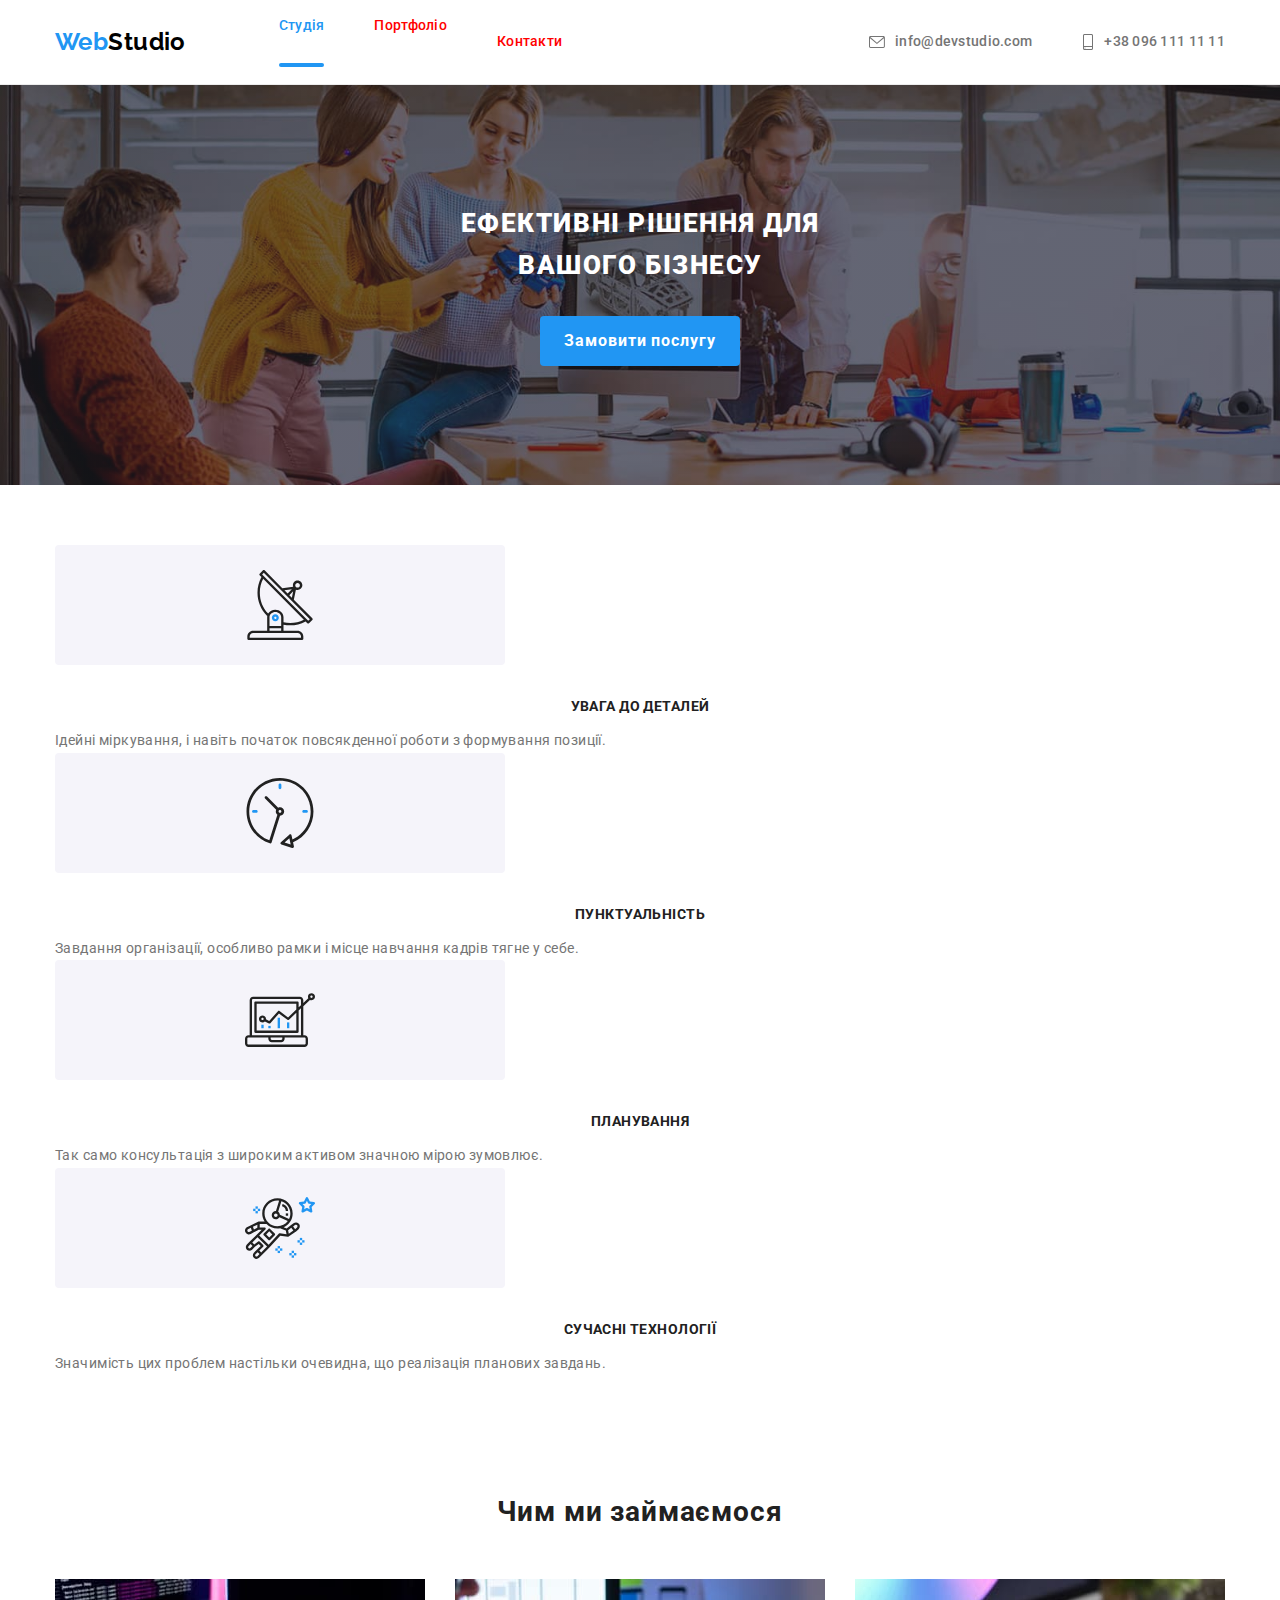
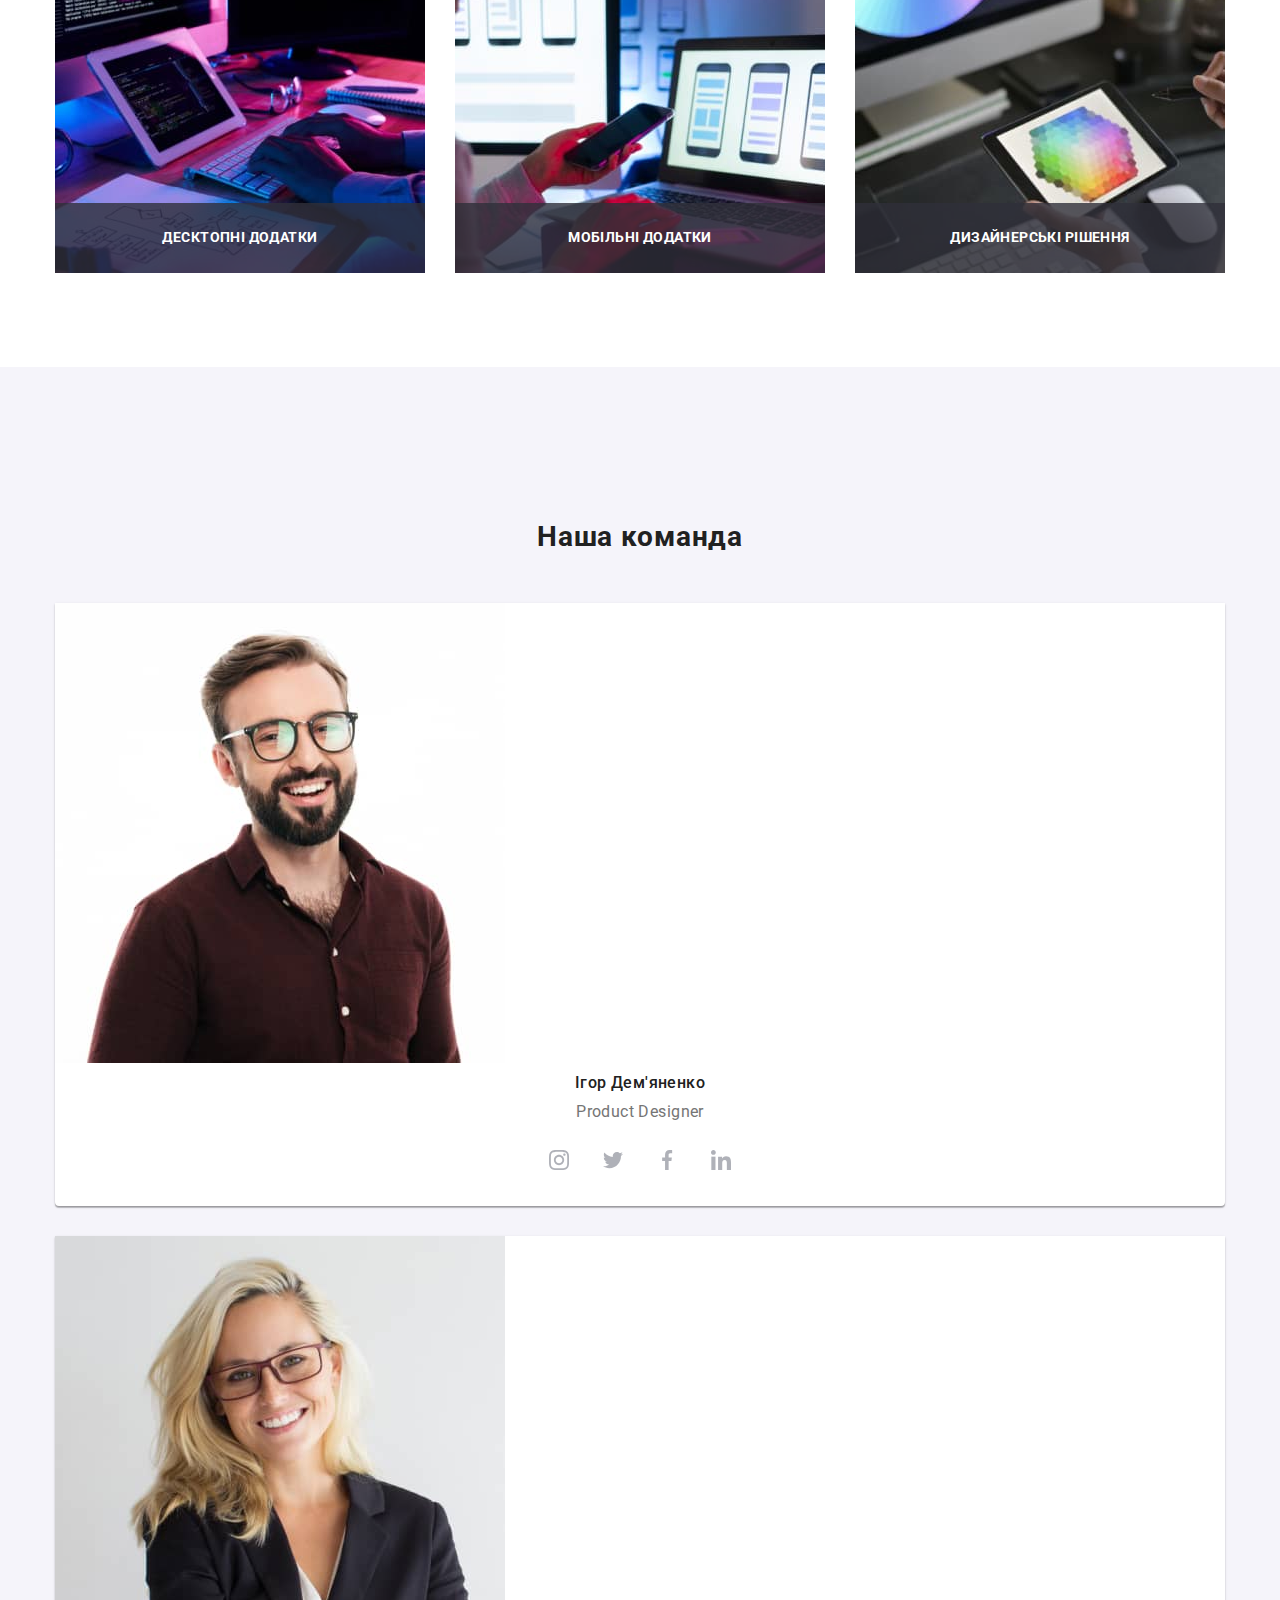
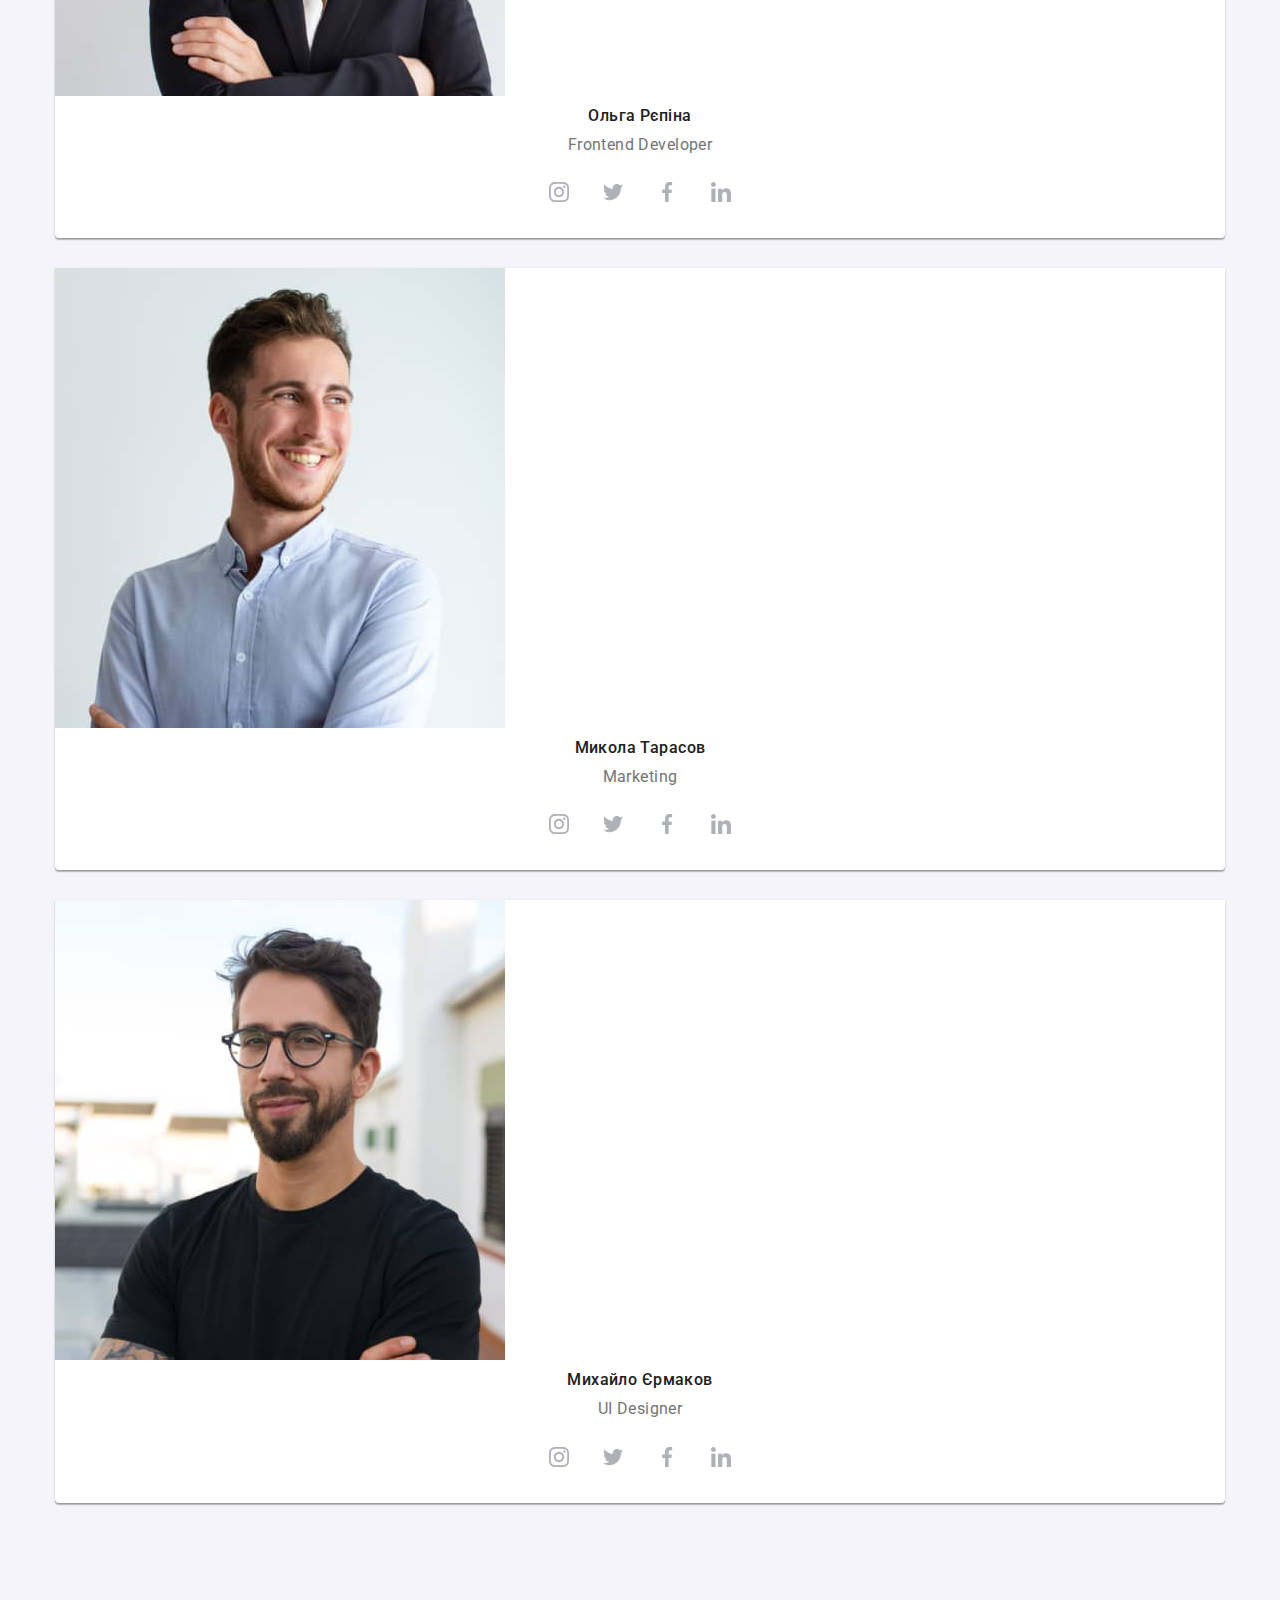
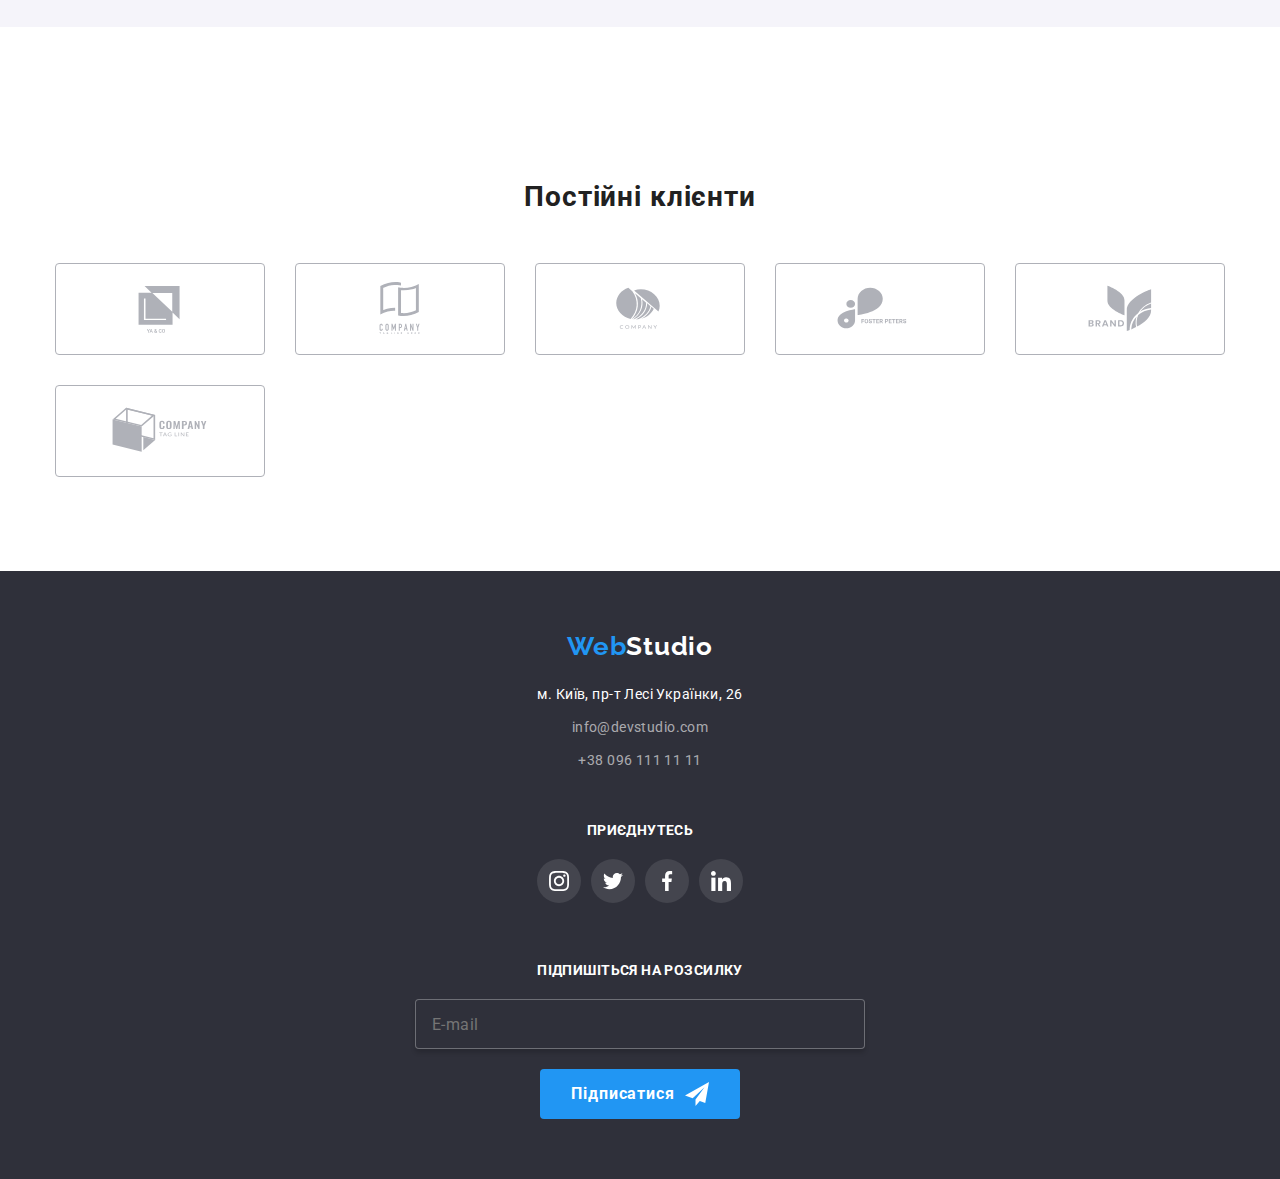
==== commit 77a23ac5: "burger" ====
--- a/index.html
+++ b/index.html
@@ -94,7 +94,7 @@
           ></path>
         </svg>
       </button>
-      <ul class="mobile-menu">
+      <ul class="mobile-menu mobile-menu--list">
           <li class="navigation__item">
             <a href="./index.html" class="navigation__link curent">Студія </a>
           </li>
@@ -105,23 +105,30 @@
             <a href="Контакти" class="navigation__link">Контакти </a>
           </li>
         </ul>
-        <ul class="mobile-menu">
-          <li class="ligament__item ligament__item--marg">
-            <a href="mailto:info@devstudio.com" class="ligament__link">
-              <svg class="ligament__icon">
+        <ul class="mobile-adress">
+          <li class="mobile-adress__item">
+            <a href="tel:+380961111111" class="mobile-link__curent">
+              <!-- <svg class="ligament__icon--smartfone">
+                <use href="./images/symbol-defs.svg#icon-smartphone"></use>
+              </svg> -->
+              +38 096 111 11 11
+            </a>
+          </li>
+          <li class="mobile-adress__item mobile-adress__item--current">
+            <a href="mailto:info@devstudio.com" class="mobile-linkmail">
+              <!-- <svg class="ligament__icon">
                 <use href="./images/symbol-defs.svg#icon-envelope"></use>
-              </svg>
+              </svg> -->
               info@devstudio.com
             </a>
           </li>
-          <li class="ligament__item">
-            <a href="tel:+380961111111" class="ligament__link">
-              <svg class="ligament__icon--smartfone">
-                <use href="./images/symbol-defs.svg#icon-smartphone"></use>
-              </svg>
-              +38 096 111 11 11
-            </a>
-          </li>
+          
+        </ul>
+         <ul class="menu-burger_social">
+            <li class="menu-burger__social-link">Instagram</li>
+            <li class="menu-burger__social-link">Twitter</li>
+            <li class="menu-burger__social-link">Facebook</li>
+            <li class="menu-burger__social-link">LinkedIn</li>
         </ul>
     </div>
       </nav>
--- a/css/main.min.css
+++ b/css/main.min.css
@@ -1 +1 @@
-.button,.label,.modal-submit,.close-button,.conect,.button-box,.box-social,.box-telegram,.footer-nav,.adresscont,.boxthumb__description,.workard__list,.social-icon,.peculiarities,.ligament__link,.ligament,.navigation{display:-webkit-box;display:-ms-flexbox;display:flex;-webkit-box-align:center;-ms-flex-align:center;align-items:center;-webkit-box-pack:center;-ms-flex-pack:center;justify-content:center}body{font-family:"Roboto",sans-serif;font-size:14px;line-height:1.71;letter-spacing:.03em}.button-portfolio,.button-modal,.button-box,.client__container .client__container--link,.hero__button,.hero__button--additionally,.ligament__link{-webkit-transition:background-color 250ms cubic-bezier(0.4, 0, 0.2, 1),color 250ms cubic-bezier(0.4, 0, 0.2, 1),-webkit-box-shadow 250ms cubic-bezier(0.4, 0, 0.2, 1);transition:background-color 250ms cubic-bezier(0.4, 0, 0.2, 1),color 250ms cubic-bezier(0.4, 0, 0.2, 1),-webkit-box-shadow 250ms cubic-bezier(0.4, 0, 0.2, 1);transition:background-color 250ms cubic-bezier(0.4, 0, 0.2, 1),color 250ms cubic-bezier(0.4, 0, 0.2, 1),box-shadow 250ms cubic-bezier(0.4, 0, 0.2, 1);transition:background-color 250ms cubic-bezier(0.4, 0, 0.2, 1),color 250ms cubic-bezier(0.4, 0, 0.2, 1),box-shadow 250ms cubic-bezier(0.4, 0, 0.2, 1),-webkit-box-shadow 250ms cubic-bezier(0.4, 0, 0.2, 1)}body{color:#212121;background-color:#fff}@media screen and (min-width: 1200px){.header{display:block}}@media screen and (min-width: 768px){.header{display:block}}.ligament,.navigation{display:none}@media screen and (min-width: 1200px){.ligament,.navigation{display:-webkit-box;display:-ms-flexbox;display:flex}}@media screen and (min-width: 768px){.ligament,.navigation{display:-webkit-box;display:-ms-flexbox;display:flex}}.header{border-bottom:1px solid #ececec}.header__container{display:-webkit-box;display:-ms-flexbox;display:flex;-webkit-box-align:center;-ms-flex-align:center;align-items:center;-webkit-box-pack:justify;-ms-flex-pack:justify;justify-content:space-between}.header__logo{font-family:"Raleway",sans-serif;font-weight:700;font-size:24px;line-height:1.17;color:#000;text-decoration:none;margin-left:0;padding-top:16px;padding-bottom:16px}.header__logoweb{color:#2196f3}.ligament__item--marg{margin-right:50px}.curent::after{content:"";position:absolute;display:none;width:100%;height:4px;bottom:-2px;background-color:#2196f3;border-radius:2px}@media screen and (min-width: 768px){.curent::after{content:"";position:absolute;display:none;width:100%;height:4px;bottom:-2px;background-color:#2196f3;border-radius:2px}}@media screen and (min-width: 1200px){.curent::after{content:"";position:absolute;display:block;width:100%;height:4px;bottom:-2px;background-color:#2196f3;border-radius:2px}}.navigation__link.curent{color:#2196f3}.navigation{margin-left:93px}.navigation__link{font-weight:500;font-size:14px;line-height:1.14;letter-spacing:.02em;color:#212121;position:relative;padding:32px 0;text-decoration:none;-webkit-transition-duration:250ms;transition-duration:250ms;-webkit-transition-timing-function:cubic-bezier(0.4, 0, 0.2, 1);transition-timing-function:cubic-bezier(0.4, 0, 0.2, 1)}.navigation__item:not(:first-child){margin-left:50px}.navigation .navigation__link:hover,.navigation .navigation__link:focus{color:#2196f3}.ligament{margin-left:auto}.ligament__link{padding-top:32px;padding-bottom:32px;font-weight:500;font-size:14px;line-height:1.14;letter-spacing:.02em;color:#757575;text-decoration:none}.ligament__icon{display:block;height:20px;width:16px;margin-right:10px;fill:#757575}.ligament__icon--smartfone{display:block;height:16px;width:12px;margin-right:10px;fill:#757575}.ligament__link:hover,.ligament__link:focus{color:#2196f3}.ligament__link:hover svg,.ligament__link:focus svg{fill:#2196f3}.hero{background-image:-webkit-gradient(linear, left top, left bottom, from(rgba(47, 48, 58, 0.4)), to(rgba(47, 48, 58, 0.4))),url(../images/Img.jpg);background-image:linear-gradient(rgba(47, 48, 58, 0.4), rgba(47, 48, 58, 0.4)),url(../images/Img.jpg);max-width:1600px;min-height:400px;background-repeat:no-repeat;background-color:#c4c4c4;background-size:cover;background-position:center;margin:0 auto;text-align:center;padding-top:118px;padding-bottom:118px}.hero__title{font-weight:900;font-size:26px;line-height:1.6;letter-spacing:.06em;text-transform:uppercase;color:#fff}.hero__button--additionally{font-family:inherit;font-weight:500;font-size:16px;line-height:1.6;letter-spacing:.03em;border-radius:4px;color:#212121;border:none;padding:6px 22px;cursor:pointer}.hero__button--additionally:hover,.hero__button--additionally:focus{background-color:#2196f3;color:#fff;-webkit-box-shadow:0px 3px 1px rgba(0,0,0,.1),0px 1px 2px rgba(0,0,0,.08),0px 2px 2px rgba(0,0,0,.12);box-shadow:0px 3px 1px rgba(0,0,0,.1),0px 1px 2px rgba(0,0,0,.08),0px 2px 2px rgba(0,0,0,.12)}.hero__button{font-family:inherit;font-weight:700;font-size:16px;line-height:1.87;letter-spacing:.06em;color:#fff;background-color:#2196f3;cursor:pointer;border-radius:4px;margin-top:30px;padding:10px 24px}.hero__button:hover,.hero__button:focus{color:#fff;background-color:#188ce8;-webkit-box-shadow:0px 4px 4px rgba(0,0,0,.15);box-shadow:0px 4px 4px rgba(0,0,0,.15)}.peculiarities{width:450px;height:120px;background-color:#f5f4fa;border-radius:4px;margin-left:0}.peculiarities__icon{width:70px;height:70px}.peculiarities__header{text-align:center;font-size:14px;line-height:1.7;letter-spacing:.03em;text-transform:uppercase;margin-top:30px}.peculiarities__text{color:#757575;margin-top:10px}.benefits__section{margin-top:60px;margin-bottom:60px}.section__team{background-color:#f5f4fa}.team-foto__item:nth-last-child(n){margin-bottom:30px}.team-foto__item{background-color:#fff;-webkit-box-shadow:0px 1px 3px rgba(0,0,0,.12),0px 1px 1px rgba(0,0,0,.14),0px 2px 1px rgba(0,0,0,.2);box-shadow:0px 1px 3px rgba(0,0,0,.12),0px 1px 1px rgba(0,0,0,.14),0px 2px 1px rgba(0,0,0,.2);border-radius:0px 0px 4px 4px}.team__header{font-weight:700;font-size:28px;line-height:1.16;letter-spacing:.03em;text-align:center;color:#212121}.team__header--margin{margin-top:60px;margin-bottom:30px}@media screen and (min-width: 768px){.team__header--margin{margin-bottom:50px}}@media screen and (min-width: 1200px){.team__header--margin{margin-bottom:50px}}.team__name{font-weight:500;font-size:16px;line-height:1.2;color:#212121;text-align:center;margin-top:10px}.team__position{margin-top:10px;margin-bottom:16px;text-align:center;font-size:16px;line-height:1.2;color:#757575}.social-icon{gap:10px;padding-bottom:24px}.social-icon .social-icon__link{width:44px;height:44px;display:-webkit-box;display:-ms-flexbox;display:flex;border-radius:50px;-webkit-box-pack:center;-ms-flex-pack:center;justify-content:center;-webkit-box-align:center;-ms-flex-align:center;align-items:center;background-color:#fff;fill:#afb1b8;-webkit-transition-duration:250ms;transition-duration:250ms;-webkit-transition-timing-function:cubic-bezier(0.4, 0, 0.2, 1);transition-timing-function:cubic-bezier(0.4, 0, 0.2, 1)}.social-icon .social-icon__link:hover,.social-icon .social-icon__link:focus{background-color:#2196f3;fill:#fff}.work{display:none;margin-bottom:94px}@media screen and (min-width: 1200px){.work{display:block}}.work__header--margin{padding-top:60px;margin-bottom:30px}@media screen and (min-width: 768px){.work__header--margin{margin-bottom:50px}}@media screen and (min-width: 1200px){.work__header--margin{margin-bottom:50px}}.work__header{font-weight:700;font-size:28px;line-height:1.17;letter-spacing:.03em;text-align:center;color:#212121}.workcard{display:-webkit-box;display:-ms-flexbox;display:flex;gap:30px}.workard__list{width:calc((100% - 60px)/3);font-weight:700;font-size:14px;line-height:1.14;text-transform:uppercase;color:#fff}.boxthumb{position:relative}.boxthumb__description{width:100%;height:70px;position:absolute;background-color:rgba(47,48,58,.8);left:0;bottom:0}.client__container .client__container--link{display:-webkit-box;display:-ms-flexbox;display:flex;-ms-flex-wrap:wrap;flex-wrap:wrap;-webkit-box-pack:center;-ms-flex-pack:center;justify-content:center;-webkit-box-align:center;-ms-flex-align:center;align-items:center;width:210px;height:92px;border:1px solid #afb1b8;background-color:#fff;fill:#afb1b8;border-radius:4px}.client__container--list{display:-webkit-box;display:-ms-flexbox;display:flex;-ms-flex-wrap:wrap;flex-wrap:wrap;gap:30px}.client-section{padding-bottom:60px}.client__container .client__container--link:hover,.client__container .client__container--link:focus{fill:#2196f3;background-color:#fff;border:1px solid #2196f3}.footerbg{padding-top:60px;padding-bottom:60px;background-color:#2f303a}.link-filter{text-decoration:none}.filter{font-size:18px;line-height:2;letter-spacing:.06em;color:#212121;text-decoration:none;margin-bottom:4px}.filter-foto{font-size:16px;line-height:1.8;letter-spacing:.03em;color:#757575;text-decoration:none}.logofot{font-family:"Raleway";font-style:normal;font-weight:700;font-size:26px;line-height:1.2;letter-spacing:.03em;color:#fff;text-decoration:none}.logo-fotweb{color:#2196f3}.logoclas{margin-bottom:20px}.adresscont{-webkit-box-orient:vertical;-webkit-box-direction:normal;-ms-flex-direction:column;flex-direction:column}.footer-nav{-webkit-box-orient:vertical;-webkit-box-direction:normal;-ms-flex-direction:column;flex-direction:column}.footer-nav .footer-link:hover,.footer-nav .footer-link:focus{color:#2196f3}.footer-nav :not(:first-child){margin-top:9px}.footer-link{font-size:14px;line-height:1.7;letter-spacing:.03em;text-decoration:none;color:rgba(255,255,255,.6);-webkit-transition-duration:250ms;transition-duration:250ms;-webkit-transition-timing-function:cubic-bezier(0.4, 0, 0.2, 1);transition-timing-function:cubic-bezier(0.4, 0, 0.2, 1)}.navigat{color:#fff}.box-telegram{margin-left:auto;-webkit-box-orient:vertical;-webkit-box-direction:normal;-ms-flex-direction:column;flex-direction:column}.fottext{color:#fff;font-weight:700;font-size:14px;line-height:1.14;letter-spacing:.03em;text-transform:uppercase}.box-social{margin-top:20px;-webkit-box-orient:vertical;-webkit-box-direction:normal;-ms-flex-direction:column;flex-direction:column}.footer-input{width:450px;height:50px;padding-left:16px;border:1px solid rgba(255,255,255,.3);-webkit-box-shadow:0px 4px 4px rgba(0,0,0,.15);box-shadow:0px 4px 4px rgba(0,0,0,.15);border-radius:4px;background-color:#2f303a;font-size:16px;line-height:1.25;color:rgba(255,255,255,.6);letter-spacing:.03em}.button-box>.icon-telegram{margin-left:10px}.button-box{margin-top:20px;width:200px;font-family:inherit;font-weight:700;font-size:16px;line-height:1.87;letter-spacing:.06em;color:#fff;background-color:#2196f3;cursor:pointer;border:none;border-radius:4px;padding-top:10px;padding-bottom:10px}.button-box:hover,.button-box:focus{color:#fff;background-color:#188ce8;-webkit-box-shadow:0px 4px 4px rgba(0,0,0,.15);box-shadow:0px 4px 4px rgba(0,0,0,.15)}.footer1 .link1{width:44px;height:44px;display:-webkit-box;display:-ms-flexbox;display:flex;border-radius:50px;-webkit-box-pack:center;-ms-flex-pack:center;justify-content:center;-webkit-box-align:center;-ms-flex-align:center;align-items:center;background-color:rgba(255,255,255,.1);fill:#fff;-webkit-transition-duration:250ms;transition-duration:250ms;-webkit-transition-timing-function:cubic-bezier(0.4, 0, 0.2, 1);transition-timing-function:cubic-bezier(0.4, 0, 0.2, 1)}.footer1 .link1:hover,.footer1 .link1:focus{background-color:#2196f3;fill:#fff}.conect{-webkit-box-orient:vertical;-webkit-box-direction:normal;-ms-flex-direction:column;flex-direction:column;margin-top:50px;margin-bottom:60px}.list-social{display:-webkit-box;display:-ms-flexbox;display:flex;-webkit-box-align:baseline;-ms-flex-align:baseline;align-items:baseline;gap:10px;margin-top:20px}.backdrop{position:fixed;top:0;left:0;width:100%;height:100vh;background:rgba(0,0,0,.2);opacity:1;-webkit-transition:250ms cubic-bezier(0.4, 0, 0.2, 1);transition:250ms cubic-bezier(0.4, 0, 0.2, 1)}.modal{-webkit-box-orient:vertical;-webkit-box-direction:normal;-ms-flex-direction:column;flex-direction:column;width:521px;height:581px;position:absolute;top:50%;left:50%;background-color:#fff;-webkit-box-shadow:0px 1px 3px rgba(0,0,0,.12),0px 1px 1px rgba(0,0,0,.14),0px 2px 1px rgba(0,0,0,.2);box-shadow:0px 1px 3px rgba(0,0,0,.12),0px 1px 1px rgba(0,0,0,.14),0px 2px 1px rgba(0,0,0,.2);border-radius:4px;-webkit-transform:translate(-50%, -50%) scale(1);transform:translate(-50%, -50%) scale(1);-webkit-transition:-webkit-transform 250ms cubic-bezier(0.4, 0, 0.2, 1);transition:-webkit-transform 250ms cubic-bezier(0.4, 0, 0.2, 1);transition:transform 250ms cubic-bezier(0.4, 0, 0.2, 1);transition:transform 250ms cubic-bezier(0.4, 0, 0.2, 1), -webkit-transform 250ms cubic-bezier(0.4, 0, 0.2, 1)}.is-hidden{opacity:0;visibility:hidden;pointer-events:none}.backdrop .is-hidden .modal{-webkit-transform:translate(-50%, -50%) scale(0.7);transform:translate(-50%, -50%) scale(0.7)}.close-button{position:absolute;width:30px;height:30px;right:8px;top:8px;border-radius:50px;cursor:pointer;border:1px solid rgba(0,0,0,.1)}.icon-close{position:absolute;border-radius:50px;border:1px solid rgba(0,0,0,.1);background-color:#fff}.close-button:hover,.close-button:focus{fill:#2196f3}.modal-text{font-style:normal;font-weight:700;font-size:20px;line-height:1.15;text-align:center;letter-spacing:.03em;margin-bottom:2px}.button-modal{font-weight:700;font-size:16px;line-height:1.87;letter-spacing:.06em;color:#fff;background-color:#2196f3;cursor:pointer;border:none;border-radius:4px;padding:10px 52px;margin-top:30px}.button-modal:hover,.button-modal:focus{color:#fff;background-color:#188ce8;-webkit-box-shadow:0px 4px 4px rgba(0,0,0,.15);box-shadow:0px 4px 4px rgba(0,0,0,.15)}.modal{padding:40px 40px}.contract-text{color:#757575;border-radius:4px;-webkit-transition:border 2500ms cubic-bezier(0.4, 0, 0.2, 1);transition:border 2500ms cubic-bezier(0.4, 0, 0.2, 1);margin-top:20px}.contract-link{color:#2196f3;text-decoration:none;-webkit-text-decoration-line:underline;text-decoration-line:underline}.modal-transformation{display:-webkit-box;display:-ms-flexbox;display:flex;-webkit-box-orient:vertical;-webkit-box-direction:normal;-ms-flex-direction:column;flex-direction:column;margin-top:10px}.input-wrap{position:relative}.modal-transformation svg{position:absolute;top:50%;left:12px;-webkit-transform:translatey(-50%);transform:translatey(-50%)}textarea::-webkit-input-placeholder{color:rgba(117,117,117,.5);font-style:normal;font-weight:400;font-size:12px;line-height:1.15;letter-spacing:.01em}textarea::-moz-placeholder{color:rgba(117,117,117,.5);font-style:normal;font-weight:400;font-size:12px;line-height:1.15;letter-spacing:.01em}textarea:-ms-input-placeholder{color:rgba(117,117,117,.5);font-style:normal;font-weight:400;font-size:12px;line-height:1.15;letter-spacing:.01em}textarea::-ms-input-placeholder{color:rgba(117,117,117,.5);font-style:normal;font-weight:400;font-size:12px;line-height:1.15;letter-spacing:.01em}textarea::placeholder{color:rgba(117,117,117,.5);font-style:normal;font-weight:400;font-size:12px;line-height:1.15;letter-spacing:.01em}textarea{resize:none;border:1px solid rgba(33,33,33,.2);border-radius:4px;padding:0;padding-left:16px;padding-top:12px;outline:none;-webkit-transition:border 250ms cubic-bezier(0.4, 0, 0.2, 1);transition:border 250ms cubic-bezier(0.4, 0, 0.2, 1);font-style:normal;font-weight:400;font-size:12px;line-height:1.15;letter-spacing:.01em}.modal-transformation input{width:100%;height:40px;padding-left:42px;border-radius:4px;border:1px solid rgba(33,33,33,.2);outline:none;-webkit-transition:border 250ms cubic-bezier(0.4, 0, 0.2, 1);transition:border 250ms cubic-bezier(0.4, 0, 0.2, 1)}.modal-transformation>.primary-label{display:-webkit-box;display:-ms-flexbox;display:flex;-webkit-box-orient:vertical;-webkit-box-direction:normal;-ms-flex-direction:column;flex-direction:column;font-weight:400;font-size:12px;line-height:1.14;letter-spacing:.01em;color:#757575;margin-bottom:4px}.modal-transformation svg{-webkit-transition:fill 250ms cubic-bezier(0.4, 0, 0.2, 1);transition:fill 250ms cubic-bezier(0.4, 0, 0.2, 1)}.modal-transformation:focus-within svg{fill:#2196f3}.modal-transformation:focus-within textarea{border:1px solid #2196f3}.modal-transformation:focus-within input{border:1px solid #2196f3}.checkbox{position:absolute;width:1px;height:1px;overflow:hidden;border:0;padding:0;clip:rect(0 0 0 0);margin:-1px}.checkbox:checked+.icon-contr{background-color:#2196f3;background-size:contain;background-origin:content-box;border-color:#2196f3}.icon-contr{display:inline-block;border:2px solid #212121;border-radius:2px;margin-right:10px}.button :not(:last-child){margin-right:9px}.button-portfolio{font-family:inherit;font-weight:500;font-size:16px;line-height:1.6;letter-spacing:.03em;border-radius:4px;color:#212121;border:none;padding:6px 22px;cursor:pointer}.button-portfolio:hover,.button-portfolio:focus{background-color:#2196f3;color:#fff;-webkit-box-shadow:0px 3px 1px rgba(0,0,0,.1),0px 1px 2px rgba(0,0,0,.08),0px 2px 2px rgba(0,0,0,.12);box-shadow:0px 3px 1px rgba(0,0,0,.1),0px 1px 2px rgba(0,0,0,.08),0px 2px 2px rgba(0,0,0,.12)}.foto-link{display:-webkit-box;display:-ms-flexbox;display:flex;-ms-flex-wrap:wrap;flex-wrap:wrap;margin-top:50px;gap:30px}.flex-elements{background-color:#fff}.link-filter{display:block}.link-filter:hover,.link-filter:focus{-webkit-box-shadow:0px 1px 1px rgba(0,0,0,.12),0px 4px 4px rgba(0,0,0,.06),1px 4px 6px rgba(0,0,0,.16);box-shadow:0px 1px 1px rgba(0,0,0,.12),0px 4px 4px rgba(0,0,0,.06),1px 4px 6px rgba(0,0,0,.16)}.border-foto{border-bottom-width:1px;border-bottom-style:solid;border-left-width:1px;border-left-style:solid;border-right-width:1px;border-right-style:solid;border-color:#eee;padding-top:20px;padding-bottom:20px;padding-left:24px;padding-right:24px}.border-foto{display:block}.animation-portfolio{position:relative;overflow:hidden}.portfolio-text{display:block;position:absolute;width:100%;height:100%;padding:63px 24px;top:0;left:0;font-size:18px;line-height:1.4;letter-spacing:.03em;color:#fff;-webkit-transform:translateY(100%);transform:translateY(100%);-webkit-transition-duration:250ms;transition-duration:250ms;-webkit-transition-timing-function:cubic-bezier(0.4, 0, 0.2, 1);transition-timing-function:cubic-bezier(0.4, 0, 0.2, 1)}.flex-elements:hover .portfolio-text{-webkit-transform:translateY(0);transform:translateY(0);background-color:rgba(33,150,243,.9)}*::before *::after{-webkit-box-sizing:border-box;box-sizing:border-box}.container{width:480px;padding-left:15px;padding-right:15px;margin-left:auto;margin-right:auto}@media screen and (min-width: 768px){.container{width:768px;padding-left:15px;padding-right:15px;margin-left:0;margin-right:auto}}@media screen and (min-width: 1200px){.container{width:1200px;padding-left:15px;padding-right:15px;margin-left:auto;margin-right:auto}}@media screen and (min-width: 1200px){.section{padding-top:94px;padding-bottom:94px}}ul{list-style:none}.visually-hidden{position:absolute;white-space:nowrap;width:1px;height:1px;overflow:hidden;border:0;padding:0;clip:rect(0 0 0 0);-webkit-clip-path:inset(50%);clip-path:inset(50%);margin:-1px}h1,h2,h3,h4,h5,h6,p,ul{margin:0}ul{padding-left:0}address{font-style:normal}img{display:block;height:auto;max-width:100%}.page-header{-webkit-box-shadow:0px 2px 4px -1px rgba(0,0,0,.2),0px 4px 5px 0px rgba(0,0,0,.14),0px 1px 10px 0px rgba(0,0,0,.12);box-shadow:0px 2px 4px -1px rgba(0,0,0,.2),0px 4px 5px 0px rgba(0,0,0,.14),0px 1px 10px 0px rgba(0,0,0,.12)}.page-header .container{min-height:80px;display:-webkit-box;display:-ms-flexbox;display:flex;-webkit-box-align:center;-ms-flex-align:center;align-items:center;-webkit-box-pack:end;-ms-flex-pack:end;justify-content:flex-end}.menu-container{position:fixed;top:0;right:0;width:100vw;height:100vh;padding:30px;background-color:#fff;-webkit-transform:translateX(100%);transform:translateX(100%);-webkit-transition:-webkit-transform 250ms ease-in-out;transition:-webkit-transform 250ms ease-in-out;transition:transform 250ms ease-in-out;transition:transform 250ms ease-in-out, -webkit-transform 250ms ease-in-out}.menu-container.is-open{-webkit-transform:translateX(0);transform:translateX(0)}.menu-toggle{min-height:40px;min-width:40px;display:-webkit-box;display:-ms-flexbox;display:flex;-webkit-box-align:center;-ms-flex-align:center;align-items:center;-webkit-box-pack:center;-ms-flex-pack:center;justify-content:center;margin:0;padding:0;background-color:rgba(0,0,0,0);cursor:pointer;border:none;border-radius:50%;outline:none;color:#212121}.menu-container .menu-toggle{position:absolute;top:20px;right:15px;color:#212121}.menu-toggle:hover,.menu-toggle:focus{background-color:#fff;color:#2196f3}@media(min-width: 600px){.menu-toggle{display:none}}.mobile-menu{padding:0;margin:0;list-style:none}.mobile-menu .link{display:block;padding:10px;color:#212121;text-decoration:none}.menu{padding:0;margin:0;list-style:none;display:-webkit-box;display:-ms-flexbox;display:flex}.menu .link{padding:10px;color:inherit;text-decoration:none}.menu .link:hover,.menu .link:focus{text-decoration:underline}@media(max-width: 599px){.menu{display:none}}/*# sourceMappingURL=main.min.css.map */+.button,.label,.modal-submit,.close-button,.conect,.button-box,.box-social,.box-telegram,.footer-nav,.adresscont,.boxthumb__description,.workard__list,.social-icon,.peculiarities,.ligament__link,.ligament,.navigation{display:-webkit-box;display:-ms-flexbox;display:flex;-webkit-box-align:center;-ms-flex-align:center;align-items:center;-webkit-box-pack:center;-ms-flex-pack:center;justify-content:center}body{font-family:"Roboto",sans-serif;font-size:14px;line-height:1.71;letter-spacing:.03em}.button-portfolio,.button-modal,.button-box,.client__container .client__container--link,.hero__button,.hero__button--additionally,.ligament__link{-webkit-transition:background-color 250ms cubic-bezier(0.4, 0, 0.2, 1),color 250ms cubic-bezier(0.4, 0, 0.2, 1),-webkit-box-shadow 250ms cubic-bezier(0.4, 0, 0.2, 1);transition:background-color 250ms cubic-bezier(0.4, 0, 0.2, 1),color 250ms cubic-bezier(0.4, 0, 0.2, 1),-webkit-box-shadow 250ms cubic-bezier(0.4, 0, 0.2, 1);transition:background-color 250ms cubic-bezier(0.4, 0, 0.2, 1),color 250ms cubic-bezier(0.4, 0, 0.2, 1),box-shadow 250ms cubic-bezier(0.4, 0, 0.2, 1);transition:background-color 250ms cubic-bezier(0.4, 0, 0.2, 1),color 250ms cubic-bezier(0.4, 0, 0.2, 1),box-shadow 250ms cubic-bezier(0.4, 0, 0.2, 1),-webkit-box-shadow 250ms cubic-bezier(0.4, 0, 0.2, 1)}body{color:#212121;background-color:#fff}@media screen and (min-width: 1200px){.header{display:block}}@media screen and (min-width: 768px){.header{display:block}}.ligament,.navigation{display:none}@media screen and (min-width: 1200px){.ligament,.navigation{display:-webkit-box;display:-ms-flexbox;display:flex}}@media screen and (min-width: 768px){.ligament,.navigation{display:-webkit-box;display:-ms-flexbox;display:flex}}.header{border-bottom:1px solid #ececec}.header__container{display:-webkit-box;display:-ms-flexbox;display:flex;-webkit-box-align:center;-ms-flex-align:center;align-items:center;-webkit-box-pack:justify;-ms-flex-pack:justify;justify-content:space-between}.header__logo{font-family:"Raleway",sans-serif;font-weight:700;font-size:24px;line-height:1.17;color:#000;text-decoration:none;margin-left:0;padding-top:16px;padding-bottom:16px}.header__logoweb{color:#2196f3}.ligament__item--marg{margin-right:50px}.curent::after{content:"";position:absolute;display:none;width:100%;height:4px;bottom:-2px;background-color:#2196f3;border-radius:2px}@media screen and (min-width: 768px){.curent::after{content:"";position:absolute;display:none;width:100%;height:4px;bottom:-2px;background-color:#2196f3;border-radius:2px}}@media screen and (min-width: 1200px){.curent::after{content:"";position:absolute;display:block;width:100%;height:4px;bottom:-2px;background-color:#2196f3;border-radius:2px}}.navigation__link.curent{color:#2196f3}.navigation__item:not(:last-child){margin-bottom:32px}.navigation{margin-left:93px}.navigation__link{font-weight:500;font-size:40px;line-height:1.17;letter-spacing:.02em;color:#212121;position:relative;padding:32px 0;text-decoration:none;-webkit-transition-duration:250ms;transition-duration:250ms;-webkit-transition-timing-function:cubic-bezier(0.4, 0, 0.2, 1);transition-timing-function:cubic-bezier(0.4, 0, 0.2, 1)}@media screen and (min-width: 768px){.navigation__link{font-weight:500;font-size:14px;line-height:1.14;letter-spacing:.02em;color:green;position:relative;padding:32px 0;text-decoration:none;-webkit-transition-duration:250ms;transition-duration:250ms;-webkit-transition-timing-function:cubic-bezier(0.4, 0, 0.2, 1);transition-timing-function:cubic-bezier(0.4, 0, 0.2, 1)}}@media screen and (min-width: 1200px){.navigation__link{font-weight:500;font-size:14px;line-height:1.14;letter-spacing:.02em;color:red;position:relative;padding:32px 0;text-decoration:none;-webkit-transition-duration:250ms;transition-duration:250ms;-webkit-transition-timing-function:cubic-bezier(0.4, 0, 0.2, 1);transition-timing-function:cubic-bezier(0.4, 0, 0.2, 1)}}@media screen and (min-width: 768px){.navigation__item:not(:first-child){margin-left:50px}}@media screen and (min-width: 1200px){.navigation__item:not(:first-child){margin-left:50px}}.navigation .navigation__link:hover,.navigation .navigation__link:focus{color:#2196f3}.ligament{margin-left:auto}.ligament__link{padding-top:32px;padding-bottom:32px;font-weight:500;font-size:14px;line-height:1.14;letter-spacing:.02em;color:#757575;text-decoration:none}.ligament__icon{display:block;height:20px;width:16px;margin-right:10px;fill:#757575}.ligament__icon--smartfone{display:block;height:16px;width:12px;margin-right:10px;fill:#757575}.ligament__link:hover,.ligament__link:focus{color:#2196f3}.ligament__link:hover svg,.ligament__link:focus svg{fill:#2196f3}.hero{background-image:-webkit-gradient(linear, left top, left bottom, from(rgba(47, 48, 58, 0.4)), to(rgba(47, 48, 58, 0.4))),url(../images/Img.jpg);background-image:linear-gradient(rgba(47, 48, 58, 0.4), rgba(47, 48, 58, 0.4)),url(../images/Img.jpg);max-width:1600px;min-height:400px;background-repeat:no-repeat;background-color:#c4c4c4;background-size:cover;background-position:center;margin:0 auto;text-align:center;padding-top:118px;padding-bottom:118px}.hero__title{font-weight:900;font-size:26px;line-height:1.6;letter-spacing:.06em;text-transform:uppercase;color:#fff}.hero__button--additionally{font-family:inherit;font-weight:500;font-size:16px;line-height:1.6;letter-spacing:.03em;border-radius:4px;color:#212121;border:none;padding:6px 22px;cursor:pointer}.hero__button--additionally:hover,.hero__button--additionally:focus{background-color:#2196f3;color:#fff;-webkit-box-shadow:0px 3px 1px rgba(0,0,0,.1),0px 1px 2px rgba(0,0,0,.08),0px 2px 2px rgba(0,0,0,.12);box-shadow:0px 3px 1px rgba(0,0,0,.1),0px 1px 2px rgba(0,0,0,.08),0px 2px 2px rgba(0,0,0,.12)}.hero__button{font-family:inherit;font-weight:700;font-size:16px;line-height:1.87;letter-spacing:.06em;color:#fff;background-color:#2196f3;cursor:pointer;border-radius:4px;margin-top:30px;padding:10px 24px}.hero__button:hover,.hero__button:focus{color:#fff;background-color:#188ce8;-webkit-box-shadow:0px 4px 4px rgba(0,0,0,.15);box-shadow:0px 4px 4px rgba(0,0,0,.15)}.peculiarities{width:450px;height:120px;background-color:#f5f4fa;border-radius:4px;margin-left:0}.peculiarities__icon{width:70px;height:70px}.peculiarities__header{text-align:center;font-size:14px;line-height:1.7;letter-spacing:.03em;text-transform:uppercase;margin-top:30px}.peculiarities__text{color:#757575;margin-top:10px}.benefits__section{margin-top:60px;margin-bottom:60px}.section__team{background-color:#f5f4fa}.team-foto__item:nth-last-child(n){margin-bottom:30px}.team-foto__item{background-color:#fff;-webkit-box-shadow:0px 1px 3px rgba(0,0,0,.12),0px 1px 1px rgba(0,0,0,.14),0px 2px 1px rgba(0,0,0,.2);box-shadow:0px 1px 3px rgba(0,0,0,.12),0px 1px 1px rgba(0,0,0,.14),0px 2px 1px rgba(0,0,0,.2);border-radius:0px 0px 4px 4px}.team__header{font-weight:700;font-size:28px;line-height:1.16;letter-spacing:.03em;text-align:center;color:#212121}.team__header--margin{margin-top:60px;margin-bottom:30px}@media screen and (min-width: 768px){.team__header--margin{margin-bottom:50px}}@media screen and (min-width: 1200px){.team__header--margin{margin-bottom:50px}}.team__name{font-weight:500;font-size:16px;line-height:1.2;color:#212121;text-align:center;margin-top:10px}.team__position{margin-top:10px;margin-bottom:16px;text-align:center;font-size:16px;line-height:1.2;color:#757575}.social-icon{gap:10px;padding-bottom:24px}.social-icon .social-icon__link{width:44px;height:44px;display:-webkit-box;display:-ms-flexbox;display:flex;border-radius:50px;-webkit-box-pack:center;-ms-flex-pack:center;justify-content:center;-webkit-box-align:center;-ms-flex-align:center;align-items:center;background-color:#fff;fill:#afb1b8;-webkit-transition-duration:250ms;transition-duration:250ms;-webkit-transition-timing-function:cubic-bezier(0.4, 0, 0.2, 1);transition-timing-function:cubic-bezier(0.4, 0, 0.2, 1)}.social-icon .social-icon__link:hover,.social-icon .social-icon__link:focus{background-color:#2196f3;fill:#fff}.work{display:none;margin-bottom:94px}@media screen and (min-width: 1200px){.work{display:block}}.work__header--margin{padding-top:60px;margin-bottom:30px}@media screen and (min-width: 768px){.work__header--margin{margin-bottom:50px}}@media screen and (min-width: 1200px){.work__header--margin{margin-bottom:50px}}.work__header{font-weight:700;font-size:28px;line-height:1.17;letter-spacing:.03em;text-align:center;color:#212121}.workcard{display:-webkit-box;display:-ms-flexbox;display:flex;gap:30px}.workard__list{width:calc((100% - 60px)/3);font-weight:700;font-size:14px;line-height:1.14;text-transform:uppercase;color:#fff}.boxthumb{position:relative}.boxthumb__description{width:100%;height:70px;position:absolute;background-color:rgba(47,48,58,.8);left:0;bottom:0}.client__container .client__container--link{display:-webkit-box;display:-ms-flexbox;display:flex;-ms-flex-wrap:wrap;flex-wrap:wrap;-webkit-box-pack:center;-ms-flex-pack:center;justify-content:center;-webkit-box-align:center;-ms-flex-align:center;align-items:center;width:210px;height:92px;border:1px solid #afb1b8;background-color:#fff;fill:#afb1b8;border-radius:4px}.client__container--list{display:-webkit-box;display:-ms-flexbox;display:flex;-ms-flex-wrap:wrap;flex-wrap:wrap;gap:30px}.client-section{padding-bottom:60px}.client__container .client__container--link:hover,.client__container .client__container--link:focus{fill:#2196f3;background-color:#fff;border:1px solid #2196f3}.footerbg{padding-top:60px;padding-bottom:60px;background-color:#2f303a}.link-filter{text-decoration:none}.filter{font-size:18px;line-height:2;letter-spacing:.06em;color:#212121;text-decoration:none;margin-bottom:4px}.filter-foto{font-size:16px;line-height:1.8;letter-spacing:.03em;color:#757575;text-decoration:none}.logofot{font-family:"Raleway";font-style:normal;font-weight:700;font-size:26px;line-height:1.2;letter-spacing:.03em;color:#fff;text-decoration:none}.logo-fotweb{color:#2196f3}.logoclas{margin-bottom:20px}.adresscont{-webkit-box-orient:vertical;-webkit-box-direction:normal;-ms-flex-direction:column;flex-direction:column}.footer-nav{-webkit-box-orient:vertical;-webkit-box-direction:normal;-ms-flex-direction:column;flex-direction:column}.footer-nav .footer-link:hover,.footer-nav .footer-link:focus{color:#2196f3}.footer-nav :not(:first-child){margin-top:9px}.footer-link{font-size:14px;line-height:1.7;letter-spacing:.03em;text-decoration:none;color:rgba(255,255,255,.6);-webkit-transition-duration:250ms;transition-duration:250ms;-webkit-transition-timing-function:cubic-bezier(0.4, 0, 0.2, 1);transition-timing-function:cubic-bezier(0.4, 0, 0.2, 1)}.navigat{color:#fff}.box-telegram{margin-left:auto;-webkit-box-orient:vertical;-webkit-box-direction:normal;-ms-flex-direction:column;flex-direction:column}.fottext{color:#fff;font-weight:700;font-size:14px;line-height:1.14;letter-spacing:.03em;text-transform:uppercase}.box-social{margin-top:20px;-webkit-box-orient:vertical;-webkit-box-direction:normal;-ms-flex-direction:column;flex-direction:column}.footer-input{width:450px;height:50px;padding-left:16px;border:1px solid rgba(255,255,255,.3);-webkit-box-shadow:0px 4px 4px rgba(0,0,0,.15);box-shadow:0px 4px 4px rgba(0,0,0,.15);border-radius:4px;background-color:#2f303a;font-size:16px;line-height:1.25;color:rgba(255,255,255,.6);letter-spacing:.03em}.button-box>.icon-telegram{margin-left:10px}.button-box{margin-top:20px;width:200px;font-family:inherit;font-weight:700;font-size:16px;line-height:1.87;letter-spacing:.06em;color:#fff;background-color:#2196f3;cursor:pointer;border:none;border-radius:4px;padding-top:10px;padding-bottom:10px}.button-box:hover,.button-box:focus{color:#fff;background-color:#188ce8;-webkit-box-shadow:0px 4px 4px rgba(0,0,0,.15);box-shadow:0px 4px 4px rgba(0,0,0,.15)}.footer1 .link1{width:44px;height:44px;display:-webkit-box;display:-ms-flexbox;display:flex;border-radius:50px;-webkit-box-pack:center;-ms-flex-pack:center;justify-content:center;-webkit-box-align:center;-ms-flex-align:center;align-items:center;background-color:rgba(255,255,255,.1);fill:#fff;-webkit-transition-duration:250ms;transition-duration:250ms;-webkit-transition-timing-function:cubic-bezier(0.4, 0, 0.2, 1);transition-timing-function:cubic-bezier(0.4, 0, 0.2, 1)}.footer1 .link1:hover,.footer1 .link1:focus{background-color:#2196f3;fill:#fff}.conect{-webkit-box-orient:vertical;-webkit-box-direction:normal;-ms-flex-direction:column;flex-direction:column;margin-top:50px;margin-bottom:60px}.list-social{display:-webkit-box;display:-ms-flexbox;display:flex;-webkit-box-align:baseline;-ms-flex-align:baseline;align-items:baseline;gap:10px;margin-top:20px}.backdrop{position:fixed;top:0;left:0;width:100%;height:100vh;background:rgba(0,0,0,.2);opacity:1;-webkit-transition:250ms cubic-bezier(0.4, 0, 0.2, 1);transition:250ms cubic-bezier(0.4, 0, 0.2, 1)}.modal{-webkit-box-orient:vertical;-webkit-box-direction:normal;-ms-flex-direction:column;flex-direction:column;width:521px;height:581px;position:absolute;top:50%;left:50%;background-color:#fff;-webkit-box-shadow:0px 1px 3px rgba(0,0,0,.12),0px 1px 1px rgba(0,0,0,.14),0px 2px 1px rgba(0,0,0,.2);box-shadow:0px 1px 3px rgba(0,0,0,.12),0px 1px 1px rgba(0,0,0,.14),0px 2px 1px rgba(0,0,0,.2);border-radius:4px;-webkit-transform:translate(-50%, -50%) scale(1);transform:translate(-50%, -50%) scale(1);-webkit-transition:-webkit-transform 250ms cubic-bezier(0.4, 0, 0.2, 1);transition:-webkit-transform 250ms cubic-bezier(0.4, 0, 0.2, 1);transition:transform 250ms cubic-bezier(0.4, 0, 0.2, 1);transition:transform 250ms cubic-bezier(0.4, 0, 0.2, 1), -webkit-transform 250ms cubic-bezier(0.4, 0, 0.2, 1)}.is-hidden{opacity:0;visibility:hidden;pointer-events:none}.backdrop .is-hidden .modal{-webkit-transform:translate(-50%, -50%) scale(0.7);transform:translate(-50%, -50%) scale(0.7)}.close-button{position:absolute;width:30px;height:30px;right:8px;top:8px;border-radius:50px;cursor:pointer;border:1px solid rgba(0,0,0,.1)}.icon-close{position:absolute;border-radius:50px;border:1px solid rgba(0,0,0,.1);background-color:#fff}.close-button:hover,.close-button:focus{fill:#2196f3}.modal-text{font-style:normal;font-weight:700;font-size:20px;line-height:1.15;text-align:center;letter-spacing:.03em;margin-bottom:2px}.button-modal{font-weight:700;font-size:16px;line-height:1.87;letter-spacing:.06em;color:#fff;background-color:#2196f3;cursor:pointer;border:none;border-radius:4px;padding:10px 52px;margin-top:30px}.button-modal:hover,.button-modal:focus{color:#fff;background-color:#188ce8;-webkit-box-shadow:0px 4px 4px rgba(0,0,0,.15);box-shadow:0px 4px 4px rgba(0,0,0,.15)}.modal{padding:40px 40px}.contract-text{color:#757575;border-radius:4px;-webkit-transition:border 2500ms cubic-bezier(0.4, 0, 0.2, 1);transition:border 2500ms cubic-bezier(0.4, 0, 0.2, 1);margin-top:20px}.contract-link{color:#2196f3;text-decoration:none;-webkit-text-decoration-line:underline;text-decoration-line:underline}.modal-transformation{display:-webkit-box;display:-ms-flexbox;display:flex;-webkit-box-orient:vertical;-webkit-box-direction:normal;-ms-flex-direction:column;flex-direction:column;margin-top:10px}.input-wrap{position:relative}.modal-transformation svg{position:absolute;top:50%;left:12px;-webkit-transform:translatey(-50%);transform:translatey(-50%)}textarea::-webkit-input-placeholder{color:rgba(117,117,117,.5);font-style:normal;font-weight:400;font-size:12px;line-height:1.15;letter-spacing:.01em}textarea::-moz-placeholder{color:rgba(117,117,117,.5);font-style:normal;font-weight:400;font-size:12px;line-height:1.15;letter-spacing:.01em}textarea:-ms-input-placeholder{color:rgba(117,117,117,.5);font-style:normal;font-weight:400;font-size:12px;line-height:1.15;letter-spacing:.01em}textarea::-ms-input-placeholder{color:rgba(117,117,117,.5);font-style:normal;font-weight:400;font-size:12px;line-height:1.15;letter-spacing:.01em}textarea::placeholder{color:rgba(117,117,117,.5);font-style:normal;font-weight:400;font-size:12px;line-height:1.15;letter-spacing:.01em}textarea{resize:none;border:1px solid rgba(33,33,33,.2);border-radius:4px;padding:0;padding-left:16px;padding-top:12px;outline:none;-webkit-transition:border 250ms cubic-bezier(0.4, 0, 0.2, 1);transition:border 250ms cubic-bezier(0.4, 0, 0.2, 1);font-style:normal;font-weight:400;font-size:12px;line-height:1.15;letter-spacing:.01em}.modal-transformation input{width:100%;height:40px;padding-left:42px;border-radius:4px;border:1px solid rgba(33,33,33,.2);outline:none;-webkit-transition:border 250ms cubic-bezier(0.4, 0, 0.2, 1);transition:border 250ms cubic-bezier(0.4, 0, 0.2, 1)}.modal-transformation>.primary-label{display:-webkit-box;display:-ms-flexbox;display:flex;-webkit-box-orient:vertical;-webkit-box-direction:normal;-ms-flex-direction:column;flex-direction:column;font-weight:400;font-size:12px;line-height:1.14;letter-spacing:.01em;color:#757575;margin-bottom:4px}.modal-transformation svg{-webkit-transition:fill 250ms cubic-bezier(0.4, 0, 0.2, 1);transition:fill 250ms cubic-bezier(0.4, 0, 0.2, 1)}.modal-transformation:focus-within svg{fill:#2196f3}.modal-transformation:focus-within textarea{border:1px solid #2196f3}.modal-transformation:focus-within input{border:1px solid #2196f3}.checkbox{position:absolute;width:1px;height:1px;overflow:hidden;border:0;padding:0;clip:rect(0 0 0 0);margin:-1px}.checkbox:checked+.icon-contr{background-color:#2196f3;background-size:contain;background-origin:content-box;border-color:#2196f3}.icon-contr{display:inline-block;border:2px solid #212121;border-radius:2px;margin-right:10px}.button :not(:last-child){margin-right:9px}.button-portfolio{font-family:inherit;font-weight:500;font-size:16px;line-height:1.6;letter-spacing:.03em;border-radius:4px;color:#212121;border:none;padding:6px 22px;cursor:pointer}.button-portfolio:hover,.button-portfolio:focus{background-color:#2196f3;color:#fff;-webkit-box-shadow:0px 3px 1px rgba(0,0,0,.1),0px 1px 2px rgba(0,0,0,.08),0px 2px 2px rgba(0,0,0,.12);box-shadow:0px 3px 1px rgba(0,0,0,.1),0px 1px 2px rgba(0,0,0,.08),0px 2px 2px rgba(0,0,0,.12)}.foto-link{display:-webkit-box;display:-ms-flexbox;display:flex;-ms-flex-wrap:wrap;flex-wrap:wrap;margin-top:50px;gap:30px}.flex-elements{background-color:#fff}.link-filter{display:block}.link-filter:hover,.link-filter:focus{-webkit-box-shadow:0px 1px 1px rgba(0,0,0,.12),0px 4px 4px rgba(0,0,0,.06),1px 4px 6px rgba(0,0,0,.16);box-shadow:0px 1px 1px rgba(0,0,0,.12),0px 4px 4px rgba(0,0,0,.06),1px 4px 6px rgba(0,0,0,.16)}.border-foto{border-bottom-width:1px;border-bottom-style:solid;border-left-width:1px;border-left-style:solid;border-right-width:1px;border-right-style:solid;border-color:#eee;padding-top:20px;padding-bottom:20px;padding-left:24px;padding-right:24px}.border-foto{display:block}.animation-portfolio{position:relative;overflow:hidden}.portfolio-text{display:block;position:absolute;width:100%;height:100%;padding:63px 24px;top:0;left:0;font-size:18px;line-height:1.4;letter-spacing:.03em;color:#fff;-webkit-transform:translateY(100%);transform:translateY(100%);-webkit-transition-duration:250ms;transition-duration:250ms;-webkit-transition-timing-function:cubic-bezier(0.4, 0, 0.2, 1);transition-timing-function:cubic-bezier(0.4, 0, 0.2, 1)}.flex-elements:hover .portfolio-text{-webkit-transform:translateY(0);transform:translateY(0);background-color:rgba(33,150,243,.9)}*::before *::after{-webkit-box-sizing:border-box;box-sizing:border-box}.container{width:480px;padding-left:15px;padding-right:15px;margin-left:auto;margin-right:auto}@media screen and (min-width: 768px){.container{width:768px;padding-left:15px;padding-right:15px;margin-left:0;margin-right:auto}}@media screen and (min-width: 1200px){.container{width:1200px;padding-left:15px;padding-right:15px;margin-left:auto;margin-right:auto}}@media screen and (min-width: 1200px){.section{padding-top:94px;padding-bottom:94px}}ul{list-style:none}.visually-hidden{position:absolute;white-space:nowrap;width:1px;height:1px;overflow:hidden;border:0;padding:0;clip:rect(0 0 0 0);-webkit-clip-path:inset(50%);clip-path:inset(50%);margin:-1px}h1,h2,h3,h4,h5,h6,p,ul{margin:0}ul{padding-left:0}address{font-style:normal}img{display:block;height:auto;max-width:100%}.page-header{-webkit-box-shadow:0px 2px 4px -1px rgba(0,0,0,.2),0px 4px 5px 0px rgba(0,0,0,.14),0px 1px 10px 0px rgba(0,0,0,.12);box-shadow:0px 2px 4px -1px rgba(0,0,0,.2),0px 4px 5px 0px rgba(0,0,0,.14),0px 1px 10px 0px rgba(0,0,0,.12)}.page-header .container{min-height:80px;display:-webkit-box;display:-ms-flexbox;display:flex;-webkit-box-align:center;-ms-flex-align:center;align-items:center;-webkit-box-pack:end;-ms-flex-pack:end;justify-content:flex-end}.menu-container{position:fixed;top:0;right:0;width:100vw;height:100vh;padding:48px 40px;background-color:#fff;-webkit-transform:translateX(100%);transform:translateX(100%);-webkit-transition:-webkit-transform 250ms ease-in-out;transition:-webkit-transform 250ms ease-in-out;transition:transform 250ms ease-in-out;transition:transform 250ms ease-in-out, -webkit-transform 250ms ease-in-out}.menu-container.is-open{-webkit-transform:translateX(0);transform:translateX(0)}.menu-toggle{min-height:40px;min-width:40px;display:-webkit-box;display:-ms-flexbox;display:flex;-webkit-box-align:center;-ms-flex-align:center;align-items:center;-webkit-box-pack:center;-ms-flex-pack:center;justify-content:center;margin:0;padding:0;background-color:rgba(0,0,0,0);cursor:pointer;border:none;border-radius:50%;outline:none;color:#212121}.menu-container .menu-toggle{position:absolute;top:20px;right:15px;color:#212121}.menu-toggle:hover,.menu-toggle:focus{background-color:#fff;color:#2196f3}@media(min-width: 600px){.menu-toggle{display:none}}.mobile-menu .link{display:block;padding:10px;color:#212121;text-decoration:none}.menu{padding:0;margin:0;list-style:none;display:-webkit-box;display:-ms-flexbox;display:flex}.menu .link{padding:10px;color:inherit;text-decoration:none}.menu .link:hover,.menu .link:focus{text-decoration:underline}@media(max-width: 599px){.menu{display:none}}.menu-burger_social{display:-webkit-box;display:-ms-flexbox;display:flex;list-style:none;padding:0;margin:0;margin-top:64px}.menu-burger__social-link{font-weight:500;font-size:18px;line-height:1.2;letter-spacing:.02em;color:#2196f3;padding-left:10px;cursor:pointer}@media screen and (max-width: 479px){.menu-burger__social-link{font-size:12px}}.menu-burger__social-link:first-child{padding-left:0}.menu-burger__social-link:not(:last-child){padding-right:10px;border-right:1px solid rgba(33,33,33,.2)}.mobile-link__curent{font-weight:500;font-size:34px;line-height:1.17;letter-spacing:.02em;color:#2196f3;text-decoration:none}.mobile-linkmail{font-weight:500;font-size:24px;line-height:1.17;letter-spacing:.02em;color:#757575;text-decoration:none}.mobile-adress{margin-top:302px}.mobile-adress__item--current{margin-top:32px}/*# sourceMappingURL=main.min.css.map */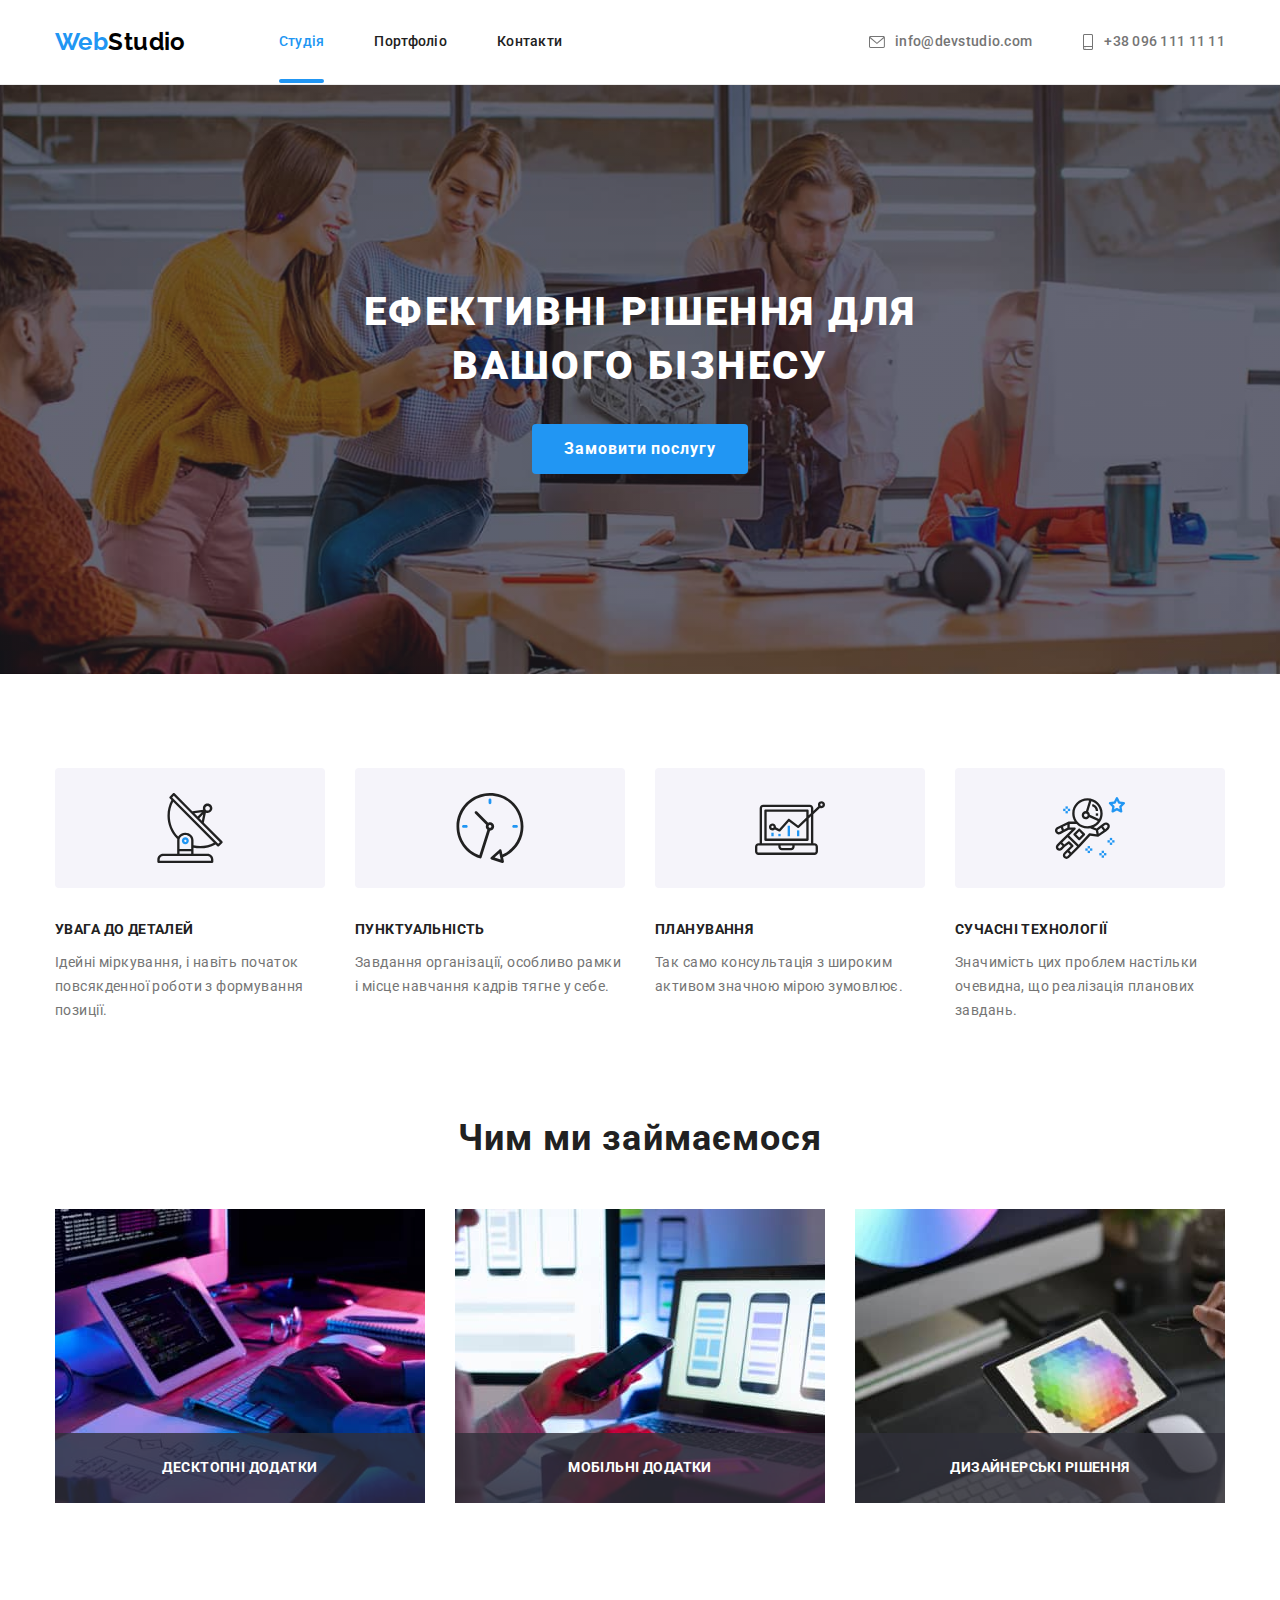
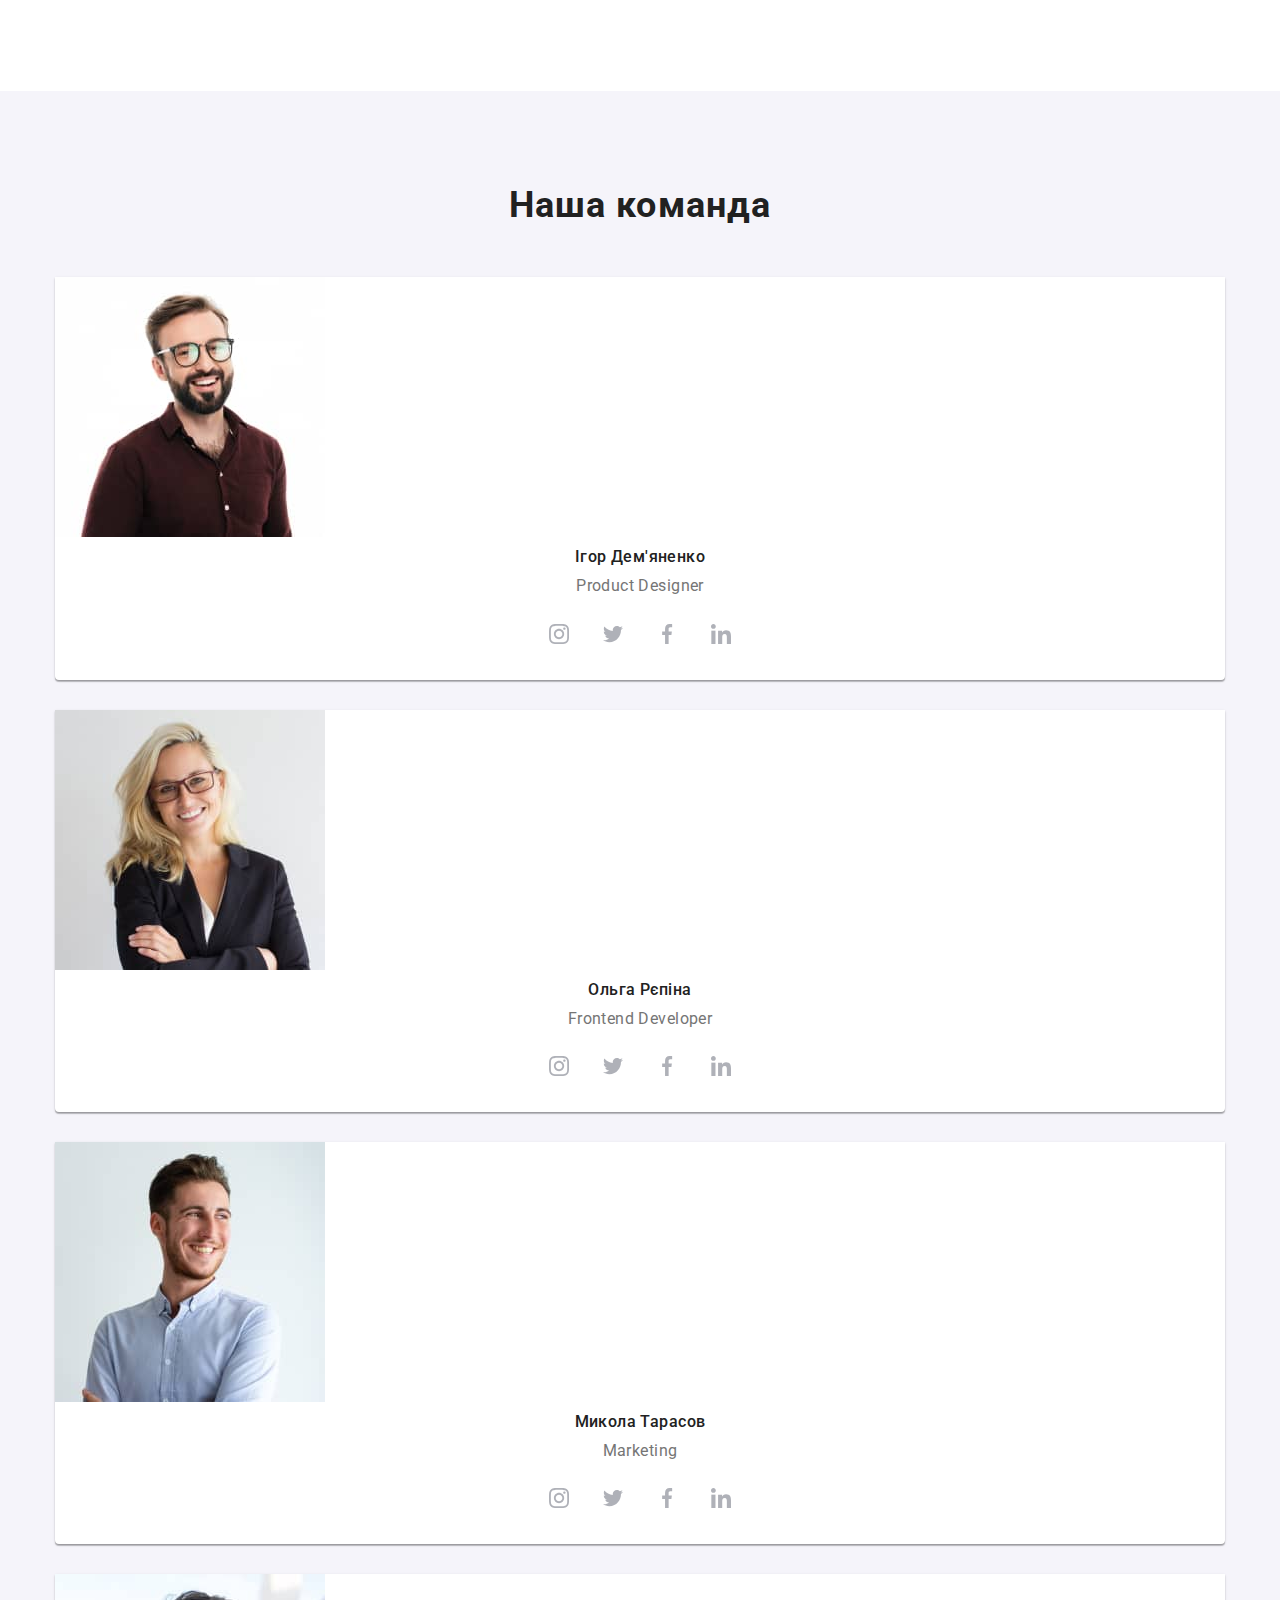
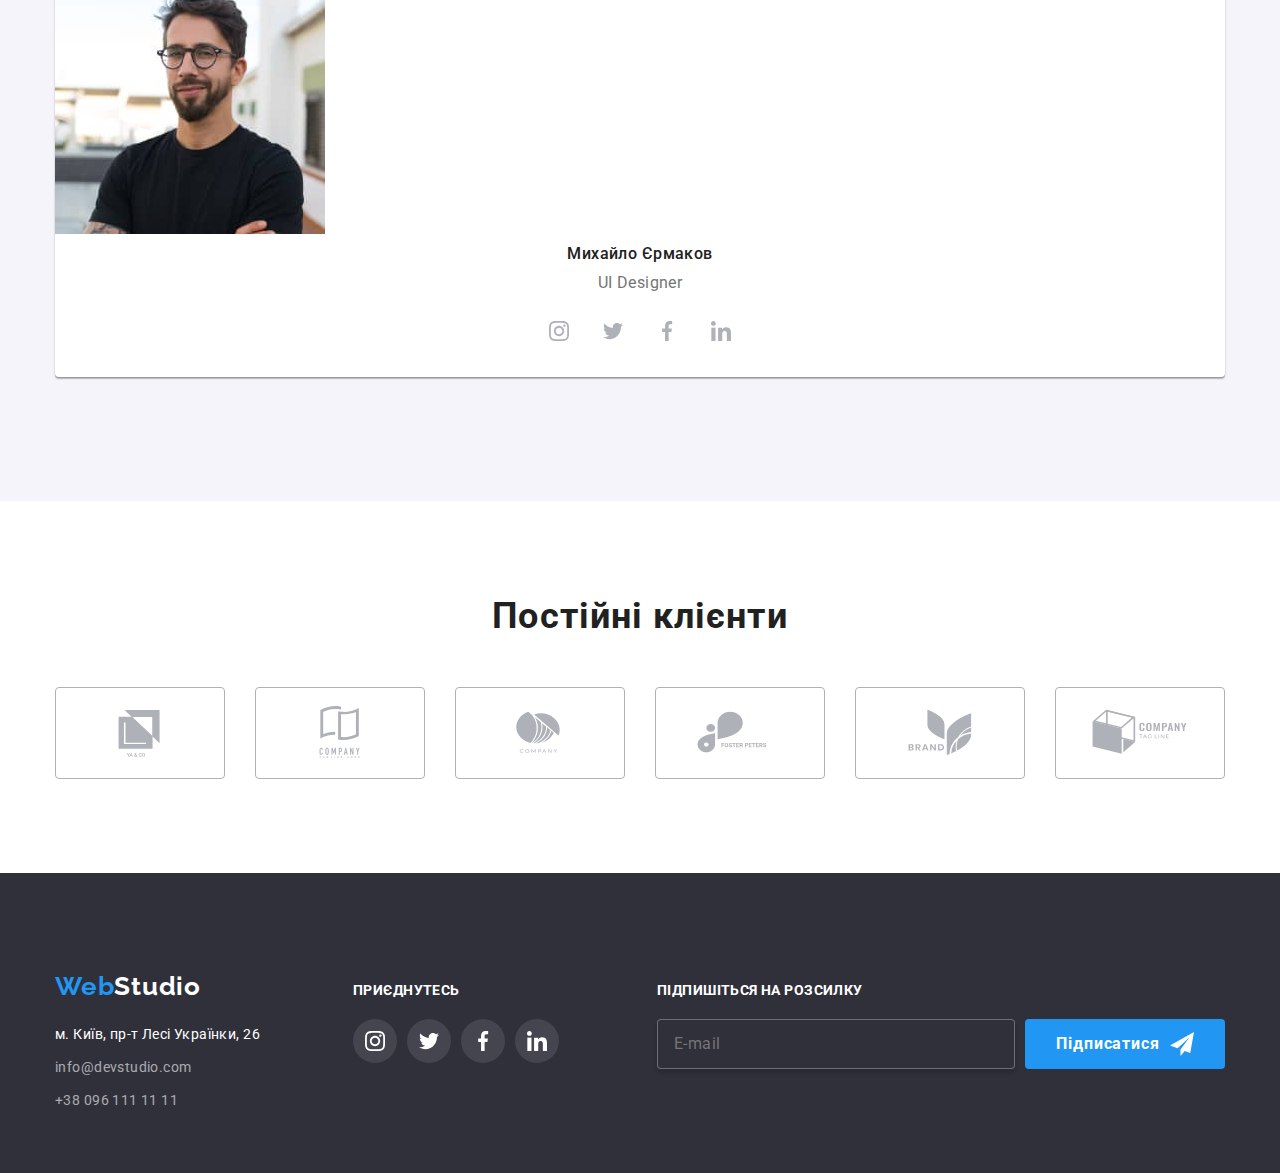
==== commit 4c6f3a40: "img" ====
--- a/index.html
+++ b/index.html
@@ -202,19 +202,31 @@
           <ul class="workcard">
             <li class="workard__list">
               <div class="boxthumb">
-                <img src="./images/box1.jpg" alt="Проект з 0" width="370" />
+                <img srcset="
+                ./images/desktop/works/desktop1200.jpg 1x,
+                ./images/desktop/works/desktop1200@2x.jpg 2x
+                "
+                 src="./images/desktop/works/desktop1200.jpg" alt="Проект з 0" width="370"/>
                 <p class="boxthumb__description">Десктопні додатки</p>
               </div>
             </li>
             <li class="workard__list">
               <div class="boxthumb">
-                <img src="./images/box2.jpg" alt="Теми на любий вибір" width="370" />
+                <img srcset="
+                ./images/desktop/works/mobile1200.jpg 1x,
+                ./images/desktop/works/mobile1200@2x.jpg 2x
+                "
+                 src="./images/desktop/works/mobile1200.jpg" alt="Теми на любий вибір" width="370"/>
                 <p class="boxthumb__description">Мобільні додатки</p>
               </div>
             </li>
             <li class="workard__list">
               <div class="boxthumb">
-                <img src="./images/box3.jpg" alt="Дизайн" width="370" />
+                <img srcset="
+                ./images/desktop/works/design1200.jpg 1x,
+                ./images/desktop/works/design1200@2x.jpg 2x
+                "
+                 src="./images/desktop/works/design1200.jpg" alt="Дизайн" width="370"/>
                 <p class="boxthumb__description">Дизайнерські рішення</p>
               </div>
             </li>
@@ -227,7 +239,29 @@
           <h2 class="team__header work__header--margin">Наша команда</h2>
           <ul class="team-foto__list">
             <li class="team-foto__item item">
-              <img src="./images/mobile/comand/igor480.jpg" alt="Дизайнер" />
+              <picture>
+                <source
+                srcset="
+                ./images/desktop/comand/igor1200.jpg 1x,
+                ./images/desktop/comand/igor1200@2x.jpg 2x
+                "
+                media="(min-width:1200px)"
+                />
+                 <source
+                srcset="
+                ./images/tablet/comand/igor768.jpg 1x,
+                ./images/tablet/comand/igor768@2x.jpg 2x
+                "
+                media="(min-width:768px)"
+                />
+                <source
+                srcset="
+                ./images/mobile/comand/igor480.jpg 1x,
+                ./images/mobile/comand/igor480@2x.jpg 2x
+                "
+                media="(max-width:768px)"
+                />
+                <img src="./images/desktop/comand/igor1200.jpg" alt="Дизайнер" />
               <div class="team">
                 <h3 class="team__name">Ігор Дем'яненко</h3>
                 <p class="team__position">Product Designer</p>
@@ -264,7 +298,29 @@
               </div>
             </li>
             <li class="team-foto__item item">
-              <img src="./images/mobile/comand/olga480.jpg" alt="Розробник" />
+              <picture>
+                <source
+                srcset="
+                ./images/desktop/comand/olga1200.jpg 1x,
+                ./images/desktop/comand/olga1200@2x.jpg 2x
+                "
+                media="(min-width:1200px)"
+                />
+                 <source
+                srcset="
+                ./images/tablet/comand/olga768.jpg 1x,
+                ./images/tablet/comand/olga768@2x.jpg 2x
+                "
+                media="(min-width:768px)"
+                />
+                <source
+                srcset="
+                ./images/mobile/comand/olga480.jpg 1x,
+                ./images/mobile/comand/olga480@2x.jpg 2x
+                "
+                media="(max-width:768px)"
+                />
+                <img src="./images/desktop/comand/olga1200.jpg" alt="Розробник" />
               <div class="team">
                 <h3 class="team__name">Ольга Рєпіна</h3>
                 <p class="team__position">Frontend Developer</p>
@@ -301,7 +357,30 @@
               </div>
             </li>
             <li class="team-foto__item item">
-              <img src="./images/mobile/comand/mukola480.jpg" alt="Маркетинг" />
+              <picture>
+                <source
+                srcset="
+                ./images/desktop/comand/mukola1200.jpg 1x,
+                ./images/desktop/comand/mukola1200@2x.jpg 2x
+                "
+                media="(min-width:1200px)"
+                />
+                 <source
+                srcset="
+                ./images/tablet/comand/mukola768.jpg 1x,
+                ./images/tablet/comand/mukola768@2x.jpg 2x
+                "
+                media="(min-width:768px)"
+                />
+                <source
+                srcset="
+                ./images/mobile/comand/mukola480.jpg 1x,
+                ./images/mobile/comand/mukola480@2x.jpg 2x
+                "
+                media="(max-width:768px)"
+                />
+                <img src="./images/desktop/comand/mukola1200.jpg" alt="Маркетинг" />
+              </picture>
               <div class="team">
                 <h3 class="team__name">Микола Тарасов</h3>
                 <p class="team__position">Marketing</p>
@@ -338,7 +417,29 @@
               </div>
             </li>
             <li class="team-foto__item item">
-              <img src="./images/mobile/comand/muhailo480.jpg" alt="Дизайнер" />
+              <picture>
+                <source
+                srcset="
+                ./images/desktop/comand/muhailo1200.jpg 1x,
+                ./images/desktop/comand/muhailo1200@2x.jpg 2x
+                "
+                media="(min-width:1200px)"
+                />
+                 <source
+                srcset="
+                ./images/tablet/comand/muhailo768.jpg 1x,
+                ./images/tablet/comand/muhailo768@2x.jpg 2x
+                "
+                media="(min-width:768px)"
+                />
+                <source
+                srcset="
+                ./images/mobile/comand/muhailo480.jpg 1x,
+                ./images/mobile/comand/muhailo480@2x.jpg 2x
+                "
+                media="(max-width:768px)"
+                />
+                <img src="./images/desktop/comand/muhailo1200.jpg" alt="Дизаhailo" />
               <div class="team">
                 <h3 class="team__name">Михайло Єрмаков</h3>
                 <p class="team__position">UI Designer</p>
--- a/css/main.min.css
+++ b/css/main.min.css
@@ -1 +1 @@
-.button,.label,.modal-submit,.close-button,.conect,.button-box,.box-social,.box-telegram,.footer-nav,.adresscont,.boxthumb__description,.workard__list,.social-icon,.peculiarities,.ligament__link,.ligament,.navigation{display:-webkit-box;display:-ms-flexbox;display:flex;-webkit-box-align:center;-ms-flex-align:center;align-items:center;-webkit-box-pack:center;-ms-flex-pack:center;justify-content:center}body{font-family:"Roboto",sans-serif;font-size:14px;line-height:1.71;letter-spacing:.03em}.button-portfolio,.button-modal,.button-box,.client__container .client__container--link,.hero__button,.hero__button--additionally,.ligament__link{-webkit-transition:background-color 250ms cubic-bezier(0.4, 0, 0.2, 1),color 250ms cubic-bezier(0.4, 0, 0.2, 1),-webkit-box-shadow 250ms cubic-bezier(0.4, 0, 0.2, 1);transition:background-color 250ms cubic-bezier(0.4, 0, 0.2, 1),color 250ms cubic-bezier(0.4, 0, 0.2, 1),-webkit-box-shadow 250ms cubic-bezier(0.4, 0, 0.2, 1);transition:background-color 250ms cubic-bezier(0.4, 0, 0.2, 1),color 250ms cubic-bezier(0.4, 0, 0.2, 1),box-shadow 250ms cubic-bezier(0.4, 0, 0.2, 1);transition:background-color 250ms cubic-bezier(0.4, 0, 0.2, 1),color 250ms cubic-bezier(0.4, 0, 0.2, 1),box-shadow 250ms cubic-bezier(0.4, 0, 0.2, 1),-webkit-box-shadow 250ms cubic-bezier(0.4, 0, 0.2, 1)}body{color:#212121;background-color:#fff}@media screen and (min-width: 1200px){.header{display:block}}@media screen and (min-width: 768px){.header{display:block}}.ligament,.navigation{display:none}@media screen and (min-width: 1200px){.ligament,.navigation{display:-webkit-box;display:-ms-flexbox;display:flex}}@media screen and (min-width: 768px){.ligament,.navigation{display:-webkit-box;display:-ms-flexbox;display:flex}}.header{border-bottom:1px solid #ececec}.header__container{display:-webkit-box;display:-ms-flexbox;display:flex;-webkit-box-align:center;-ms-flex-align:center;align-items:center;-webkit-box-pack:justify;-ms-flex-pack:justify;justify-content:space-between}.header__logo{font-family:"Raleway",sans-serif;font-weight:700;font-size:24px;line-height:1.17;color:#000;text-decoration:none;margin-left:0;padding-top:16px;padding-bottom:16px}.header__logoweb{color:#2196f3}.ligament__item--marg{margin-right:50px}.curent::after{content:"";position:absolute;display:none;width:100%;height:4px;bottom:-2px;background-color:#2196f3;border-radius:2px}@media screen and (min-width: 768px){.curent::after{content:"";position:absolute;display:none;width:100%;height:4px;bottom:-2px;background-color:#2196f3;border-radius:2px}}@media screen and (min-width: 1200px){.curent::after{content:"";position:absolute;display:block;width:100%;height:4px;bottom:-2px;background-color:#2196f3;border-radius:2px}}.navigation__link.curent{color:#2196f3}.navigation__item:not(:last-child){margin-bottom:32px}.navigation{margin-left:93px}.navigation__link{font-weight:500;font-size:40px;line-height:1.17;letter-spacing:.02em;color:#212121;position:relative;padding:32px 0;text-decoration:none;-webkit-transition-duration:250ms;transition-duration:250ms;-webkit-transition-timing-function:cubic-bezier(0.4, 0, 0.2, 1);transition-timing-function:cubic-bezier(0.4, 0, 0.2, 1)}@media screen and (min-width: 768px){.navigation__link{font-weight:500;font-size:14px;line-height:1.14;letter-spacing:.02em;color:green;position:relative;padding:32px 0;text-decoration:none;-webkit-transition-duration:250ms;transition-duration:250ms;-webkit-transition-timing-function:cubic-bezier(0.4, 0, 0.2, 1);transition-timing-function:cubic-bezier(0.4, 0, 0.2, 1)}}@media screen and (min-width: 1200px){.navigation__link{font-weight:500;font-size:14px;line-height:1.14;letter-spacing:.02em;color:red;position:relative;padding:32px 0;text-decoration:none;-webkit-transition-duration:250ms;transition-duration:250ms;-webkit-transition-timing-function:cubic-bezier(0.4, 0, 0.2, 1);transition-timing-function:cubic-bezier(0.4, 0, 0.2, 1)}}@media screen and (min-width: 768px){.navigation__item:not(:first-child){margin-left:50px}}@media screen and (min-width: 1200px){.navigation__item:not(:first-child){margin-left:50px}}.navigation .navigation__link:hover,.navigation .navigation__link:focus{color:#2196f3}.ligament{margin-left:auto}.ligament__link{padding-top:32px;padding-bottom:32px;font-weight:500;font-size:14px;line-height:1.14;letter-spacing:.02em;color:#757575;text-decoration:none}.ligament__icon{display:block;height:20px;width:16px;margin-right:10px;fill:#757575}.ligament__icon--smartfone{display:block;height:16px;width:12px;margin-right:10px;fill:#757575}.ligament__link:hover,.ligament__link:focus{color:#2196f3}.ligament__link:hover svg,.ligament__link:focus svg{fill:#2196f3}.hero{background-image:-webkit-gradient(linear, left top, left bottom, from(rgba(47, 48, 58, 0.4)), to(rgba(47, 48, 58, 0.4))),url(../images/Img.jpg);background-image:linear-gradient(rgba(47, 48, 58, 0.4), rgba(47, 48, 58, 0.4)),url(../images/Img.jpg);max-width:1600px;min-height:400px;background-repeat:no-repeat;background-color:#c4c4c4;background-size:cover;background-position:center;margin:0 auto;text-align:center;padding-top:118px;padding-bottom:118px}.hero__title{font-weight:900;font-size:26px;line-height:1.6;letter-spacing:.06em;text-transform:uppercase;color:#fff}.hero__button--additionally{font-family:inherit;font-weight:500;font-size:16px;line-height:1.6;letter-spacing:.03em;border-radius:4px;color:#212121;border:none;padding:6px 22px;cursor:pointer}.hero__button--additionally:hover,.hero__button--additionally:focus{background-color:#2196f3;color:#fff;-webkit-box-shadow:0px 3px 1px rgba(0,0,0,.1),0px 1px 2px rgba(0,0,0,.08),0px 2px 2px rgba(0,0,0,.12);box-shadow:0px 3px 1px rgba(0,0,0,.1),0px 1px 2px rgba(0,0,0,.08),0px 2px 2px rgba(0,0,0,.12)}.hero__button{font-family:inherit;font-weight:700;font-size:16px;line-height:1.87;letter-spacing:.06em;color:#fff;background-color:#2196f3;cursor:pointer;border-radius:4px;margin-top:30px;padding:10px 24px}.hero__button:hover,.hero__button:focus{color:#fff;background-color:#188ce8;-webkit-box-shadow:0px 4px 4px rgba(0,0,0,.15);box-shadow:0px 4px 4px rgba(0,0,0,.15)}.peculiarities{width:450px;height:120px;background-color:#f5f4fa;border-radius:4px;margin-left:0}.peculiarities__icon{width:70px;height:70px}.peculiarities__header{text-align:center;font-size:14px;line-height:1.7;letter-spacing:.03em;text-transform:uppercase;margin-top:30px}.peculiarities__text{color:#757575;margin-top:10px}.benefits__section{margin-top:60px;margin-bottom:60px}.section__team{background-color:#f5f4fa}.team-foto__item:nth-last-child(n){margin-bottom:30px}.team-foto__item{background-color:#fff;-webkit-box-shadow:0px 1px 3px rgba(0,0,0,.12),0px 1px 1px rgba(0,0,0,.14),0px 2px 1px rgba(0,0,0,.2);box-shadow:0px 1px 3px rgba(0,0,0,.12),0px 1px 1px rgba(0,0,0,.14),0px 2px 1px rgba(0,0,0,.2);border-radius:0px 0px 4px 4px}.team__header{font-weight:700;font-size:28px;line-height:1.16;letter-spacing:.03em;text-align:center;color:#212121}.team__header--margin{margin-top:60px;margin-bottom:30px}@media screen and (min-width: 768px){.team__header--margin{margin-bottom:50px}}@media screen and (min-width: 1200px){.team__header--margin{margin-bottom:50px}}.team__name{font-weight:500;font-size:16px;line-height:1.2;color:#212121;text-align:center;margin-top:10px}.team__position{margin-top:10px;margin-bottom:16px;text-align:center;font-size:16px;line-height:1.2;color:#757575}.social-icon{gap:10px;padding-bottom:24px}.social-icon .social-icon__link{width:44px;height:44px;display:-webkit-box;display:-ms-flexbox;display:flex;border-radius:50px;-webkit-box-pack:center;-ms-flex-pack:center;justify-content:center;-webkit-box-align:center;-ms-flex-align:center;align-items:center;background-color:#fff;fill:#afb1b8;-webkit-transition-duration:250ms;transition-duration:250ms;-webkit-transition-timing-function:cubic-bezier(0.4, 0, 0.2, 1);transition-timing-function:cubic-bezier(0.4, 0, 0.2, 1)}.social-icon .social-icon__link:hover,.social-icon .social-icon__link:focus{background-color:#2196f3;fill:#fff}.work{display:none;margin-bottom:94px}@media screen and (min-width: 1200px){.work{display:block}}.work__header--margin{padding-top:60px;margin-bottom:30px}@media screen and (min-width: 768px){.work__header--margin{margin-bottom:50px}}@media screen and (min-width: 1200px){.work__header--margin{margin-bottom:50px}}.work__header{font-weight:700;font-size:28px;line-height:1.17;letter-spacing:.03em;text-align:center;color:#212121}.workcard{display:-webkit-box;display:-ms-flexbox;display:flex;gap:30px}.workard__list{width:calc((100% - 60px)/3);font-weight:700;font-size:14px;line-height:1.14;text-transform:uppercase;color:#fff}.boxthumb{position:relative}.boxthumb__description{width:100%;height:70px;position:absolute;background-color:rgba(47,48,58,.8);left:0;bottom:0}.client__container .client__container--link{display:-webkit-box;display:-ms-flexbox;display:flex;-ms-flex-wrap:wrap;flex-wrap:wrap;-webkit-box-pack:center;-ms-flex-pack:center;justify-content:center;-webkit-box-align:center;-ms-flex-align:center;align-items:center;width:210px;height:92px;border:1px solid #afb1b8;background-color:#fff;fill:#afb1b8;border-radius:4px}.client__container--list{display:-webkit-box;display:-ms-flexbox;display:flex;-ms-flex-wrap:wrap;flex-wrap:wrap;gap:30px}.client-section{padding-bottom:60px}.client__container .client__container--link:hover,.client__container .client__container--link:focus{fill:#2196f3;background-color:#fff;border:1px solid #2196f3}.footerbg{padding-top:60px;padding-bottom:60px;background-color:#2f303a}.link-filter{text-decoration:none}.filter{font-size:18px;line-height:2;letter-spacing:.06em;color:#212121;text-decoration:none;margin-bottom:4px}.filter-foto{font-size:16px;line-height:1.8;letter-spacing:.03em;color:#757575;text-decoration:none}.logofot{font-family:"Raleway";font-style:normal;font-weight:700;font-size:26px;line-height:1.2;letter-spacing:.03em;color:#fff;text-decoration:none}.logo-fotweb{color:#2196f3}.logoclas{margin-bottom:20px}.adresscont{-webkit-box-orient:vertical;-webkit-box-direction:normal;-ms-flex-direction:column;flex-direction:column}.footer-nav{-webkit-box-orient:vertical;-webkit-box-direction:normal;-ms-flex-direction:column;flex-direction:column}.footer-nav .footer-link:hover,.footer-nav .footer-link:focus{color:#2196f3}.footer-nav :not(:first-child){margin-top:9px}.footer-link{font-size:14px;line-height:1.7;letter-spacing:.03em;text-decoration:none;color:rgba(255,255,255,.6);-webkit-transition-duration:250ms;transition-duration:250ms;-webkit-transition-timing-function:cubic-bezier(0.4, 0, 0.2, 1);transition-timing-function:cubic-bezier(0.4, 0, 0.2, 1)}.navigat{color:#fff}.box-telegram{margin-left:auto;-webkit-box-orient:vertical;-webkit-box-direction:normal;-ms-flex-direction:column;flex-direction:column}.fottext{color:#fff;font-weight:700;font-size:14px;line-height:1.14;letter-spacing:.03em;text-transform:uppercase}.box-social{margin-top:20px;-webkit-box-orient:vertical;-webkit-box-direction:normal;-ms-flex-direction:column;flex-direction:column}.footer-input{width:450px;height:50px;padding-left:16px;border:1px solid rgba(255,255,255,.3);-webkit-box-shadow:0px 4px 4px rgba(0,0,0,.15);box-shadow:0px 4px 4px rgba(0,0,0,.15);border-radius:4px;background-color:#2f303a;font-size:16px;line-height:1.25;color:rgba(255,255,255,.6);letter-spacing:.03em}.button-box>.icon-telegram{margin-left:10px}.button-box{margin-top:20px;width:200px;font-family:inherit;font-weight:700;font-size:16px;line-height:1.87;letter-spacing:.06em;color:#fff;background-color:#2196f3;cursor:pointer;border:none;border-radius:4px;padding-top:10px;padding-bottom:10px}.button-box:hover,.button-box:focus{color:#fff;background-color:#188ce8;-webkit-box-shadow:0px 4px 4px rgba(0,0,0,.15);box-shadow:0px 4px 4px rgba(0,0,0,.15)}.footer1 .link1{width:44px;height:44px;display:-webkit-box;display:-ms-flexbox;display:flex;border-radius:50px;-webkit-box-pack:center;-ms-flex-pack:center;justify-content:center;-webkit-box-align:center;-ms-flex-align:center;align-items:center;background-color:rgba(255,255,255,.1);fill:#fff;-webkit-transition-duration:250ms;transition-duration:250ms;-webkit-transition-timing-function:cubic-bezier(0.4, 0, 0.2, 1);transition-timing-function:cubic-bezier(0.4, 0, 0.2, 1)}.footer1 .link1:hover,.footer1 .link1:focus{background-color:#2196f3;fill:#fff}.conect{-webkit-box-orient:vertical;-webkit-box-direction:normal;-ms-flex-direction:column;flex-direction:column;margin-top:50px;margin-bottom:60px}.list-social{display:-webkit-box;display:-ms-flexbox;display:flex;-webkit-box-align:baseline;-ms-flex-align:baseline;align-items:baseline;gap:10px;margin-top:20px}.backdrop{position:fixed;top:0;left:0;width:100%;height:100vh;background:rgba(0,0,0,.2);opacity:1;-webkit-transition:250ms cubic-bezier(0.4, 0, 0.2, 1);transition:250ms cubic-bezier(0.4, 0, 0.2, 1)}.modal{-webkit-box-orient:vertical;-webkit-box-direction:normal;-ms-flex-direction:column;flex-direction:column;width:521px;height:581px;position:absolute;top:50%;left:50%;background-color:#fff;-webkit-box-shadow:0px 1px 3px rgba(0,0,0,.12),0px 1px 1px rgba(0,0,0,.14),0px 2px 1px rgba(0,0,0,.2);box-shadow:0px 1px 3px rgba(0,0,0,.12),0px 1px 1px rgba(0,0,0,.14),0px 2px 1px rgba(0,0,0,.2);border-radius:4px;-webkit-transform:translate(-50%, -50%) scale(1);transform:translate(-50%, -50%) scale(1);-webkit-transition:-webkit-transform 250ms cubic-bezier(0.4, 0, 0.2, 1);transition:-webkit-transform 250ms cubic-bezier(0.4, 0, 0.2, 1);transition:transform 250ms cubic-bezier(0.4, 0, 0.2, 1);transition:transform 250ms cubic-bezier(0.4, 0, 0.2, 1), -webkit-transform 250ms cubic-bezier(0.4, 0, 0.2, 1)}.is-hidden{opacity:0;visibility:hidden;pointer-events:none}.backdrop .is-hidden .modal{-webkit-transform:translate(-50%, -50%) scale(0.7);transform:translate(-50%, -50%) scale(0.7)}.close-button{position:absolute;width:30px;height:30px;right:8px;top:8px;border-radius:50px;cursor:pointer;border:1px solid rgba(0,0,0,.1)}.icon-close{position:absolute;border-radius:50px;border:1px solid rgba(0,0,0,.1);background-color:#fff}.close-button:hover,.close-button:focus{fill:#2196f3}.modal-text{font-style:normal;font-weight:700;font-size:20px;line-height:1.15;text-align:center;letter-spacing:.03em;margin-bottom:2px}.button-modal{font-weight:700;font-size:16px;line-height:1.87;letter-spacing:.06em;color:#fff;background-color:#2196f3;cursor:pointer;border:none;border-radius:4px;padding:10px 52px;margin-top:30px}.button-modal:hover,.button-modal:focus{color:#fff;background-color:#188ce8;-webkit-box-shadow:0px 4px 4px rgba(0,0,0,.15);box-shadow:0px 4px 4px rgba(0,0,0,.15)}.modal{padding:40px 40px}.contract-text{color:#757575;border-radius:4px;-webkit-transition:border 2500ms cubic-bezier(0.4, 0, 0.2, 1);transition:border 2500ms cubic-bezier(0.4, 0, 0.2, 1);margin-top:20px}.contract-link{color:#2196f3;text-decoration:none;-webkit-text-decoration-line:underline;text-decoration-line:underline}.modal-transformation{display:-webkit-box;display:-ms-flexbox;display:flex;-webkit-box-orient:vertical;-webkit-box-direction:normal;-ms-flex-direction:column;flex-direction:column;margin-top:10px}.input-wrap{position:relative}.modal-transformation svg{position:absolute;top:50%;left:12px;-webkit-transform:translatey(-50%);transform:translatey(-50%)}textarea::-webkit-input-placeholder{color:rgba(117,117,117,.5);font-style:normal;font-weight:400;font-size:12px;line-height:1.15;letter-spacing:.01em}textarea::-moz-placeholder{color:rgba(117,117,117,.5);font-style:normal;font-weight:400;font-size:12px;line-height:1.15;letter-spacing:.01em}textarea:-ms-input-placeholder{color:rgba(117,117,117,.5);font-style:normal;font-weight:400;font-size:12px;line-height:1.15;letter-spacing:.01em}textarea::-ms-input-placeholder{color:rgba(117,117,117,.5);font-style:normal;font-weight:400;font-size:12px;line-height:1.15;letter-spacing:.01em}textarea::placeholder{color:rgba(117,117,117,.5);font-style:normal;font-weight:400;font-size:12px;line-height:1.15;letter-spacing:.01em}textarea{resize:none;border:1px solid rgba(33,33,33,.2);border-radius:4px;padding:0;padding-left:16px;padding-top:12px;outline:none;-webkit-transition:border 250ms cubic-bezier(0.4, 0, 0.2, 1);transition:border 250ms cubic-bezier(0.4, 0, 0.2, 1);font-style:normal;font-weight:400;font-size:12px;line-height:1.15;letter-spacing:.01em}.modal-transformation input{width:100%;height:40px;padding-left:42px;border-radius:4px;border:1px solid rgba(33,33,33,.2);outline:none;-webkit-transition:border 250ms cubic-bezier(0.4, 0, 0.2, 1);transition:border 250ms cubic-bezier(0.4, 0, 0.2, 1)}.modal-transformation>.primary-label{display:-webkit-box;display:-ms-flexbox;display:flex;-webkit-box-orient:vertical;-webkit-box-direction:normal;-ms-flex-direction:column;flex-direction:column;font-weight:400;font-size:12px;line-height:1.14;letter-spacing:.01em;color:#757575;margin-bottom:4px}.modal-transformation svg{-webkit-transition:fill 250ms cubic-bezier(0.4, 0, 0.2, 1);transition:fill 250ms cubic-bezier(0.4, 0, 0.2, 1)}.modal-transformation:focus-within svg{fill:#2196f3}.modal-transformation:focus-within textarea{border:1px solid #2196f3}.modal-transformation:focus-within input{border:1px solid #2196f3}.checkbox{position:absolute;width:1px;height:1px;overflow:hidden;border:0;padding:0;clip:rect(0 0 0 0);margin:-1px}.checkbox:checked+.icon-contr{background-color:#2196f3;background-size:contain;background-origin:content-box;border-color:#2196f3}.icon-contr{display:inline-block;border:2px solid #212121;border-radius:2px;margin-right:10px}.button :not(:last-child){margin-right:9px}.button-portfolio{font-family:inherit;font-weight:500;font-size:16px;line-height:1.6;letter-spacing:.03em;border-radius:4px;color:#212121;border:none;padding:6px 22px;cursor:pointer}.button-portfolio:hover,.button-portfolio:focus{background-color:#2196f3;color:#fff;-webkit-box-shadow:0px 3px 1px rgba(0,0,0,.1),0px 1px 2px rgba(0,0,0,.08),0px 2px 2px rgba(0,0,0,.12);box-shadow:0px 3px 1px rgba(0,0,0,.1),0px 1px 2px rgba(0,0,0,.08),0px 2px 2px rgba(0,0,0,.12)}.foto-link{display:-webkit-box;display:-ms-flexbox;display:flex;-ms-flex-wrap:wrap;flex-wrap:wrap;margin-top:50px;gap:30px}.flex-elements{background-color:#fff}.link-filter{display:block}.link-filter:hover,.link-filter:focus{-webkit-box-shadow:0px 1px 1px rgba(0,0,0,.12),0px 4px 4px rgba(0,0,0,.06),1px 4px 6px rgba(0,0,0,.16);box-shadow:0px 1px 1px rgba(0,0,0,.12),0px 4px 4px rgba(0,0,0,.06),1px 4px 6px rgba(0,0,0,.16)}.border-foto{border-bottom-width:1px;border-bottom-style:solid;border-left-width:1px;border-left-style:solid;border-right-width:1px;border-right-style:solid;border-color:#eee;padding-top:20px;padding-bottom:20px;padding-left:24px;padding-right:24px}.border-foto{display:block}.animation-portfolio{position:relative;overflow:hidden}.portfolio-text{display:block;position:absolute;width:100%;height:100%;padding:63px 24px;top:0;left:0;font-size:18px;line-height:1.4;letter-spacing:.03em;color:#fff;-webkit-transform:translateY(100%);transform:translateY(100%);-webkit-transition-duration:250ms;transition-duration:250ms;-webkit-transition-timing-function:cubic-bezier(0.4, 0, 0.2, 1);transition-timing-function:cubic-bezier(0.4, 0, 0.2, 1)}.flex-elements:hover .portfolio-text{-webkit-transform:translateY(0);transform:translateY(0);background-color:rgba(33,150,243,.9)}*::before *::after{-webkit-box-sizing:border-box;box-sizing:border-box}.container{width:480px;padding-left:15px;padding-right:15px;margin-left:auto;margin-right:auto}@media screen and (min-width: 768px){.container{width:768px;padding-left:15px;padding-right:15px;margin-left:0;margin-right:auto}}@media screen and (min-width: 1200px){.container{width:1200px;padding-left:15px;padding-right:15px;margin-left:auto;margin-right:auto}}@media screen and (min-width: 1200px){.section{padding-top:94px;padding-bottom:94px}}ul{list-style:none}.visually-hidden{position:absolute;white-space:nowrap;width:1px;height:1px;overflow:hidden;border:0;padding:0;clip:rect(0 0 0 0);-webkit-clip-path:inset(50%);clip-path:inset(50%);margin:-1px}h1,h2,h3,h4,h5,h6,p,ul{margin:0}ul{padding-left:0}address{font-style:normal}img{display:block;height:auto;max-width:100%}.page-header{-webkit-box-shadow:0px 2px 4px -1px rgba(0,0,0,.2),0px 4px 5px 0px rgba(0,0,0,.14),0px 1px 10px 0px rgba(0,0,0,.12);box-shadow:0px 2px 4px -1px rgba(0,0,0,.2),0px 4px 5px 0px rgba(0,0,0,.14),0px 1px 10px 0px rgba(0,0,0,.12)}.page-header .container{min-height:80px;display:-webkit-box;display:-ms-flexbox;display:flex;-webkit-box-align:center;-ms-flex-align:center;align-items:center;-webkit-box-pack:end;-ms-flex-pack:end;justify-content:flex-end}.menu-container{position:fixed;top:0;right:0;width:100vw;height:100vh;padding:48px 40px;background-color:#fff;-webkit-transform:translateX(100%);transform:translateX(100%);-webkit-transition:-webkit-transform 250ms ease-in-out;transition:-webkit-transform 250ms ease-in-out;transition:transform 250ms ease-in-out;transition:transform 250ms ease-in-out, -webkit-transform 250ms ease-in-out}.menu-container.is-open{-webkit-transform:translateX(0);transform:translateX(0)}.menu-toggle{min-height:40px;min-width:40px;display:-webkit-box;display:-ms-flexbox;display:flex;-webkit-box-align:center;-ms-flex-align:center;align-items:center;-webkit-box-pack:center;-ms-flex-pack:center;justify-content:center;margin:0;padding:0;background-color:rgba(0,0,0,0);cursor:pointer;border:none;border-radius:50%;outline:none;color:#212121}.menu-container .menu-toggle{position:absolute;top:20px;right:15px;color:#212121}.menu-toggle:hover,.menu-toggle:focus{background-color:#fff;color:#2196f3}@media(min-width: 600px){.menu-toggle{display:none}}.mobile-menu .link{display:block;padding:10px;color:#212121;text-decoration:none}.menu{padding:0;margin:0;list-style:none;display:-webkit-box;display:-ms-flexbox;display:flex}.menu .link{padding:10px;color:inherit;text-decoration:none}.menu .link:hover,.menu .link:focus{text-decoration:underline}@media(max-width: 599px){.menu{display:none}}.menu-burger_social{display:-webkit-box;display:-ms-flexbox;display:flex;list-style:none;padding:0;margin:0;margin-top:64px}.menu-burger__social-link{font-weight:500;font-size:18px;line-height:1.2;letter-spacing:.02em;color:#2196f3;padding-left:10px;cursor:pointer}@media screen and (max-width: 479px){.menu-burger__social-link{font-size:12px}}.menu-burger__social-link:first-child{padding-left:0}.menu-burger__social-link:not(:last-child){padding-right:10px;border-right:1px solid rgba(33,33,33,.2)}.mobile-link__curent{font-weight:500;font-size:34px;line-height:1.17;letter-spacing:.02em;color:#2196f3;text-decoration:none}.mobile-linkmail{font-weight:500;font-size:24px;line-height:1.17;letter-spacing:.02em;color:#757575;text-decoration:none}.mobile-adress{margin-top:302px}.mobile-adress__item--current{margin-top:32px}/*# sourceMappingURL=main.min.css.map */+.button,.label,.modal-submit,.close-button,.conect,.button-box,.box-social,.box-telegram,.footer-nav,.adresscont,.client__container .client__container--link,.boxthumb__description,.workard__list,.social-icon,.peculiarities,.ligament__link,.ligament,.navigation{display:-webkit-box;display:-ms-flexbox;display:flex;-webkit-box-align:center;-ms-flex-align:center;align-items:center;-webkit-box-pack:center;-ms-flex-pack:center;justify-content:center}body{font-family:"Roboto",sans-serif;font-size:14px;line-height:1.71;letter-spacing:.03em}.button-portfolio,.button-modal,.button-box,.client__container .client__container--link,.hero__button,.hero__button--additionally,.ligament__link{-webkit-transition:background-color 250ms cubic-bezier(0.4, 0, 0.2, 1),color 250ms cubic-bezier(0.4, 0, 0.2, 1),-webkit-box-shadow 250ms cubic-bezier(0.4, 0, 0.2, 1);transition:background-color 250ms cubic-bezier(0.4, 0, 0.2, 1),color 250ms cubic-bezier(0.4, 0, 0.2, 1),-webkit-box-shadow 250ms cubic-bezier(0.4, 0, 0.2, 1);transition:background-color 250ms cubic-bezier(0.4, 0, 0.2, 1),color 250ms cubic-bezier(0.4, 0, 0.2, 1),box-shadow 250ms cubic-bezier(0.4, 0, 0.2, 1);transition:background-color 250ms cubic-bezier(0.4, 0, 0.2, 1),color 250ms cubic-bezier(0.4, 0, 0.2, 1),box-shadow 250ms cubic-bezier(0.4, 0, 0.2, 1),-webkit-box-shadow 250ms cubic-bezier(0.4, 0, 0.2, 1)}body{color:#212121;background-color:#fff}@media screen and (min-width: 1200px){.header{display:block}}@media screen and (min-width: 768px){.header{display:block}}.ligament,.navigation{display:none}@media screen and (min-width: 1200px){.ligament,.navigation{display:-webkit-box;display:-ms-flexbox;display:flex}}@media screen and (min-width: 768px){.ligament,.navigation{display:-webkit-box;display:-ms-flexbox;display:flex}}@media screen and (max-width: 1199px){.ligament{-webkit-box-orient:vertical;-webkit-box-direction:normal;-ms-flex-direction:column;flex-direction:column}}@media screen and (min-width: 480px){.navigation__item:first-child{margin-bottom:35px}}@media screen and (min-width: 768px){.navigation__item:first-child{margin-bottom:auto}}@media screen and (min-width: 1200px){.navigation__item:first-child{margin-bottom:auto}}.header{border-bottom:1px solid #ececec}.header__container{display:-webkit-box;display:-ms-flexbox;display:flex;-webkit-box-align:center;-ms-flex-align:center;align-items:center;-webkit-box-pack:justify;-ms-flex-pack:justify;justify-content:space-between}.header__logo{font-family:"Raleway",sans-serif;font-weight:700;font-size:24px;line-height:1.17;color:#000;text-decoration:none;margin-left:0;padding-top:16px;padding-bottom:16px}.header__logoweb{color:#2196f3}@media screen and (min-width: 768px){.ligament__item--marg:first-child{margin-bottom:10px}}@media screen and (min-width: 1200px){.ligament__item--marg:first-child{margin-bottom:0}}@media screen and (min-width: 768px){.ligament__item--marg{margin-right:auto}}@media screen and (min-width: 1200px){.ligament__item--marg{margin-right:50px}}.curent::after{content:"";position:absolute;display:none;width:100%;height:4px;bottom:-2px;background-color:#2196f3;border-radius:2px}@media screen and (min-width: 768px){.curent::after{content:"";position:absolute;display:block;width:100%;height:4px;bottom:-2px;background-color:#2196f3;border-radius:2px}}@media screen and (min-width: 1200px){.curent::after{content:"";position:absolute;display:block;width:100%;height:4px;bottom:-2px;background-color:#2196f3;border-radius:2px}}.navigation__link.curent{color:#2196f3}@media screen and (min-width: 768px){.navigation{margin-left:87px}}@media screen and (min-width: 1200px){.navigation{margin-left:93px}}.navigation__link{font-weight:500;font-size:40px;line-height:1.17;letter-spacing:.02em;color:#212121;position:relative;padding:32px 0;text-decoration:none;-webkit-transition-duration:250ms;transition-duration:250ms;-webkit-transition-timing-function:cubic-bezier(0.4, 0, 0.2, 1);transition-timing-function:cubic-bezier(0.4, 0, 0.2, 1)}@media screen and (min-width: 768px){.navigation__link{font-weight:500;font-size:14px;line-height:1.14;letter-spacing:.02em;color:#212121;position:relative;padding:32px 0;text-decoration:none;-webkit-transition-duration:250ms;transition-duration:250ms;-webkit-transition-timing-function:cubic-bezier(0.4, 0, 0.2, 1);transition-timing-function:cubic-bezier(0.4, 0, 0.2, 1)}}@media screen and (min-width: 1200px){.navigation__link{font-weight:500;font-size:14px;line-height:1.14;letter-spacing:.02em;color:#212121;position:relative;padding:32px 0;text-decoration:none;-webkit-transition-duration:250ms;transition-duration:250ms;-webkit-transition-timing-function:cubic-bezier(0.4, 0, 0.2, 1);transition-timing-function:cubic-bezier(0.4, 0, 0.2, 1)}}@media screen and (min-width: 768px){.navigation__item:not(:first-child){margin-left:50px}}@media screen and (min-width: 1200px){.navigation__item:not(:first-child){margin-left:50px}}.navigation .navigation__link:hover,.navigation .navigation__link:focus{color:#2196f3}@media screen and (min-width: 768px){.ligament__link{padding:0}}.ligament{margin-left:auto}@media screen and (max-width: 1199px){.ligament{padding-top:21px;padding-bottom:21px;-webkit-box-align:start;-ms-flex-align:start;align-items:flex-start}}.ligament__link{padding-top:32px;padding-bottom:32px;font-weight:500;font-size:14px;line-height:1.14;letter-spacing:.02em;color:#757575;text-decoration:none}@media screen and (min-width: 768px){.ligament__link{padding:0}}@media screen and (min-width: 1200px){.ligament__link{padding-top:32px;padding-bottom:32px}}.ligament__icon{display:block;height:20px;width:16px;margin-right:10px;fill:#757575}.ligament__icon--smartfone{display:block;height:16px;width:12px;margin-right:10px;fill:#757575}.ligament__link:hover,.ligament__link:focus{color:#2196f3}.ligament__link:hover svg,.ligament__link:focus svg{fill:#2196f3}.hero{padding-top:118px;padding-bottom:118px;background-image:-webkit-gradient(linear, left top, left bottom, from(rgba(47, 48, 58, 0.4)), to(rgba(47, 48, 58, 0.4))),url(/images/mobile/header/Header480.jpg);background-image:linear-gradient(rgba(47, 48, 58, 0.4), rgba(47, 48, 58, 0.4)),url(/images/mobile/header/Header480.jpg);width:100vw;max-width:1600px;min-height:400px;background-repeat:no-repeat;background-color:#c4c4c4;background-size:cover;background-position:center;margin:0 auto;text-align:center}@media(min-device-pixel-ratio: 2),(-webkit-min-device-pixel-ratio: 2),(min-resolution: 192dpi),(min-resolution: 2dppx){.hero{background-image:-webkit-gradient(linear, left top, left bottom, from(rgba(47, 48, 58, 0.4)), to(rgba(47, 48, 58, 0.4))),url(/images/mobile/header/Header480@2x.jpg);background-image:linear-gradient(rgba(47, 48, 58, 0.4), rgba(47, 48, 58, 0.4)),url(/images/mobile/header/Header480@2x.jpg)}}@media screen and (min-width: 768px){.hero{background-image:-webkit-gradient(linear, left top, left bottom, from(rgba(47, 48, 58, 0.4)), to(rgba(47, 48, 58, 0.4))),url(/images/tablet/hero/Header768.jpg);background-image:linear-gradient(rgba(47, 48, 58, 0.4), rgba(47, 48, 58, 0.4)),url(/images/tablet/hero/Header768.jpg)}}@media screen and (min-width: 768px)and (min-device-pixel-ratio: 2),screen and (min-width: 768px)and (-webkit-min-device-pixel-ratio: 2),screen and (min-width: 768px)and (min-resolution: 192dpi),screen and (min-width: 768px)and (min-resolution: 2dppx){.hero{background-image:-webkit-gradient(linear, left top, left bottom, from(rgba(47, 48, 58, 0.4)), to(rgba(47, 48, 58, 0.4))),url(/images/tablet/hero/Header768@2x.jpg);background-image:linear-gradient(rgba(47, 48, 58, 0.4), rgba(47, 48, 58, 0.4)),url(/images/tablet/hero/Header768@2x.jpg)}}@media screen and (min-width: 1200px){.hero{padding-top:200px;padding-bottom:200px;background-image:-webkit-gradient(linear, left top, left bottom, from(rgba(47, 48, 58, 0.4)), to(rgba(47, 48, 58, 0.4))),url(/images/desktop/hero/hero1200.jpg);background-image:linear-gradient(rgba(47, 48, 58, 0.4), rgba(47, 48, 58, 0.4)),url(/images/desktop/hero/hero1200.jpg)}}@media screen and (min-width: 1200px)and (min-device-pixel-ratio: 2),screen and (min-width: 1200px)and (-webkit-min-device-pixel-ratio: 2),screen and (min-width: 1200px)and (min-resolution: 192dpi),screen and (min-width: 1200px)and (min-resolution: 2dppx){.hero{background-image:-webkit-gradient(linear, left top, left bottom, from(rgba(47, 48, 58, 0.4)), to(rgba(47, 48, 58, 0.4))),url(/images/desktop/hero/hero1200@2x.jpg);background-image:linear-gradient(rgba(47, 48, 58, 0.4), rgba(47, 48, 58, 0.4)),url(/images/desktop/hero/hero1200@2x.jpg);width:100vw;max-width:1600px;min-height:600px}}.hero__title{font-weight:900;font-size:26px;line-height:1.6;letter-spacing:.06em;text-transform:uppercase;color:#fff}@media screen and (min-width: 1200px){.hero__title{font-weight:900;font-size:40px;line-height:1.36;letter-spacing:.06em;text-transform:uppercase;color:#fff}}.hero__button--additionally{font-family:inherit;font-weight:500;font-size:16px;line-height:1.6;letter-spacing:.03em;border-radius:4px;color:#212121;border:none;padding:6px 22px;cursor:pointer}.hero__button--additionally:hover,.hero__button--additionally:focus{background-color:#2196f3;color:#fff;-webkit-box-shadow:0px 3px 1px rgba(0,0,0,.1),0px 1px 2px rgba(0,0,0,.08),0px 2px 2px rgba(0,0,0,.12);box-shadow:0px 3px 1px rgba(0,0,0,.1),0px 1px 2px rgba(0,0,0,.08),0px 2px 2px rgba(0,0,0,.12)}.hero__button{font-family:inherit;font-weight:700;font-size:16px;line-height:1.87;letter-spacing:.06em;color:#fff;background-color:#2196f3;cursor:pointer;border-radius:4px;margin-top:30px;padding:10px 24px}@media screen and (min-width: 1200px){.hero__button{padding:10px 32px}}.hero__button:hover,.hero__button:focus{color:#fff;background-color:#188ce8;-webkit-box-shadow:0px 4px 4px rgba(0,0,0,.15);box-shadow:0px 4px 4px rgba(0,0,0,.15)}@media screen and (min-width: 480px){.container{max-width:480px}}@media screen and (min-width: 768px){.container{max-width:768px}}@media screen and (min-width: 1200px){.container{max-width:1200px}}.benefits__item{width:100%}@media screen and (min-width: 768px){.benefits__list{gap:30px;display:-webkit-box;display:-ms-flexbox;display:flex;-ms-flex-wrap:wrap;flex-wrap:wrap}}@media screen and (min-width: 1200px){.benefits__list{display:-webkit-box;display:-ms-flexbox;display:flex;-ms-flex-wrap:nowrap;flex-wrap:nowrap;gap:30px}}@media screen and (max-width: 768px){.benefits__item{text-align:center;width:450px;height:120px}}.peculiarities{background-color:#f5f4fa;border-radius:4px;margin-left:0}.peculiarities{text-align:center;width:100%;height:120px}@media screen and (min-width: 768px){.peculiarities{display:-webkit-box;display:-ms-flexbox;display:flex;width:354px;height:120px}}@media screen and (min-width: 1200px){.peculiarities{display:-webkit-box;display:-ms-flexbox;display:flex;width:270px;height:120px}}.peculiarities__icon{width:70px;height:70px}@media screen and (max-width: 768px){.peculiarities__header{text-align:center}}.peculiarities__header{font-size:14px;line-height:1.7;letter-spacing:.03em;text-transform:uppercase;margin-top:30px}@media screen and (min-width: 768px)and (max-width: 1199px){.peculiarities__text{width:354px;color:#757575;margin-top:10px}}.peculiarities__text{color:#757575;margin-top:10px}.benefits__section{margin-top:60px;margin-bottom:60px}@media screen and (min-width: 1200px){.benefits__section{margin-top:0;margin-bottom:0;padding-top:94px}}.section__team{background-color:#f5f4fa}.team-foto__item:nth-last-child(n){margin-bottom:30px}.team-foto__item{background-color:#fff;-webkit-box-shadow:0px 1px 3px rgba(0,0,0,.12),0px 1px 1px rgba(0,0,0,.14),0px 2px 1px rgba(0,0,0,.2);box-shadow:0px 1px 3px rgba(0,0,0,.12),0px 1px 1px rgba(0,0,0,.14),0px 2px 1px rgba(0,0,0,.2);border-radius:0px 0px 4px 4px}.team__header{font-weight:700;font-size:28px;line-height:1.16;letter-spacing:.03em;text-align:center;color:#212121}@media screen and (min-width: 1200px){.team__header{font-weight:700;font-size:36px;line-height:1.16;letter-spacing:.03em;text-align:center;color:#212121}}.team__header--margin{margin-top:60px;margin-bottom:30px}@media screen and (min-width: 768px){.team__header--margin{margin-bottom:50px}}@media screen and (min-width: 1200px){.team__header--margin{margin-bottom:50px}}.team__name{font-weight:500;font-size:16px;line-height:1.2;color:#212121;text-align:center;margin-top:10px}.team__position{margin-top:10px;margin-bottom:16px;text-align:center;font-size:16px;line-height:1.2;color:#757575}.social-icon{gap:10px;padding-bottom:24px}.social-icon .social-icon__link{width:44px;height:44px;display:-webkit-box;display:-ms-flexbox;display:flex;border-radius:50px;-webkit-box-pack:center;-ms-flex-pack:center;justify-content:center;-webkit-box-align:center;-ms-flex-align:center;align-items:center;background-color:#fff;fill:#afb1b8;-webkit-transition-duration:250ms;transition-duration:250ms;-webkit-transition-timing-function:cubic-bezier(0.4, 0, 0.2, 1);transition-timing-function:cubic-bezier(0.4, 0, 0.2, 1)}.social-icon .social-icon__link:hover,.social-icon .social-icon__link:focus{background-color:#2196f3;fill:#fff}.work{display:none;margin-bottom:94px}@media screen and (min-width: 1200px){.work{display:block;padding-top:94px;padding-bottom:94px}}.work__header--margin{padding-top:60px;margin-bottom:30px}@media screen and (min-width: 1200px){.work__header--margin{padding-top:0;margin-bottom:0}}@media screen and (min-width: 768px){.work__header--margin{margin-bottom:50px}}@media screen and (min-width: 1200px){.work__header--margin{margin-bottom:50px}}.work__header{font-weight:700;font-size:28px;line-height:1.17;letter-spacing:.03em;text-align:center;color:#212121}@media screen and (min-width: 1200px){.work__header{font-weight:700;font-size:36px;line-height:1.17;letter-spacing:.03em;text-align:center;color:#212121}}.workcard{display:-webkit-box;display:-ms-flexbox;display:flex;gap:30px}.workard__list{width:calc((100% - 60px)/3);font-weight:700;font-size:14px;line-height:1.14;text-transform:uppercase;color:#fff}.boxthumb{position:relative}.boxthumb__description{width:100%;height:70px;position:absolute;background-color:rgba(47,48,58,.8);left:0;bottom:0}.client__container .client__container--link{display:-webkit-box;display:-ms-flexbox;display:flex;-ms-flex-wrap:wrap;flex-wrap:wrap;-webkit-box-pack:center;-ms-flex-pack:center;justify-content:center;-webkit-box-align:center;-ms-flex-align:center;align-items:center;width:210px;height:92px;border:1px solid #afb1b8;background-color:#fff;fill:#afb1b8;border-radius:4px}.client__container--list{display:-webkit-box;display:-ms-flexbox;display:flex;-ms-flex-wrap:wrap;flex-wrap:wrap;gap:30px}.client-section{padding-bottom:60px}.client__container .client__container--link:hover,.client__container .client__container--link:focus{fill:#2196f3;background-color:#fff;border:1px solid #2196f3}@media screen and (min-width: 768px){.client__container .client__container--link{width:226px;height:92px}}@media screen and (min-width: 1200px){.client__container .client__container--link{width:170px;height:92px}}.client__container .client__container--link:hover,.client__container .client__container--link:focus{fill:#2196f3;background-color:#fff;border:1px solid #2196f3}.footerbg{padding-top:60px;padding-bottom:60px;background-color:#2f303a}@media screen and (min-width: 1200px){.footerbg{display:-webkit-box;display:-ms-flexbox;display:flex;-webkit-box-align:baseline;-ms-flex-align:baseline;align-items:baseline;padding-top:60px;padding-bottom:60px;background-color:#2f303a}}.link-filter{text-decoration:none}.filter{font-size:18px;line-height:2;letter-spacing:.06em;color:#212121;text-decoration:none;margin-bottom:4px}.filter-foto{font-size:16px;line-height:1.8;letter-spacing:.03em;color:#757575;text-decoration:none}.logofot{font-family:"Raleway";font-style:normal;font-weight:700;font-size:26px;line-height:1.2;letter-spacing:.03em;color:#fff;text-decoration:none}.logo-fotweb{color:#2196f3}.logoclas{margin-bottom:20px}@media screen and (min-width: 1200px){.adresscont{-webkit-box-orient:vertical;-webkit-box-direction:normal;-ms-flex-direction:column;flex-direction:column;-webkit-box-align:start;-ms-flex-align:start;align-items:flex-start}}.adresscont{-webkit-box-orient:vertical;-webkit-box-direction:normal;-ms-flex-direction:column;flex-direction:column}@media screen and (min-width: 1200px){.footer-nav{-webkit-box-orient:vertical;-webkit-box-direction:normal;-ms-flex-direction:column;flex-direction:column;-webkit-box-align:start;-ms-flex-align:start;align-items:flex-start}}.footer-nav{-webkit-box-orient:vertical;-webkit-box-direction:normal;-ms-flex-direction:column;flex-direction:column}.footer-nav .footer-link:hover,.footer-nav .footer-link:focus{color:#2196f3}.footer-nav :not(:first-child){margin-top:9px}.footer-link{font-size:14px;line-height:1.7;letter-spacing:.03em;text-decoration:none;color:rgba(255,255,255,.6);-webkit-transition-duration:250ms;transition-duration:250ms;-webkit-transition-timing-function:cubic-bezier(0.4, 0, 0.2, 1);transition-timing-function:cubic-bezier(0.4, 0, 0.2, 1)}.navigat{color:#fff}.link-filter{text-decoration:none}.filter{font-size:18px;line-height:2;letter-spacing:.06em;color:#212121;text-decoration:none;margin-bottom:4px}.filter-foto{font-size:16px;line-height:1.8;letter-spacing:.03em;color:#757575;text-decoration:none}@media screen and (min-width: 768px){.container-foter{display:-webkit-box;display:-ms-flexbox;display:flex;-ms-flex-wrap:wrap;flex-wrap:wrap;-webkit-box-align:baseline;-ms-flex-align:baseline;align-items:baseline;-webkit-box-pack:space-evenly;-ms-flex-pack:space-evenly;justify-content:space-evenly}}@media screen and (min-width: 1200px){.container-foter{display:-webkit-box;display:-ms-flexbox;display:flex;-webkit-box-align:baseline;-ms-flex-align:baseline;align-items:baseline}}.logofot{font-family:"Raleway";font-style:normal;font-weight:700;font-size:26px;line-height:1.2;letter-spacing:.03em;color:#fff;text-decoration:none}.logo-fotweb{color:#2196f3}.logoclas{margin-bottom:20px}.footer-nav .footer-link:hover,.footer-nav .footer-link:focus{color:#2196f3}.footer-nav :not(:first-child){margin-top:9px}.footer-link{font-size:14px;line-height:1.7;letter-spacing:.03em;text-decoration:none;color:rgba(255,255,255,.6);-webkit-transition-duration:250ms;transition-duration:250ms;-webkit-transition-timing-function:cubic-bezier(0.4, 0, 0.2, 1);transition-timing-function:cubic-bezier(0.4, 0, 0.2, 1)}.navigat{color:#fff}.box-telegram{-webkit-box-orient:vertical;-webkit-box-direction:normal;-ms-flex-direction:column;flex-direction:column}@media screen and (min-width: 768px){.box-telegram{margin-top:50px}}@media screen and (min-width: 1200px){.box-telegram{margin-left:auto;-webkit-box-align:start;-ms-flex-align:start;align-items:flex-start}}.fottext{color:#fff;font-weight:700;font-size:14px;line-height:1.14;letter-spacing:.03em;text-transform:uppercase}.box-social{margin-top:20px;-webkit-box-orient:vertical;-webkit-box-direction:normal;-ms-flex-direction:column;flex-direction:column}@media screen and (min-width: 1200px){.box-social{-webkit-box-orient:unset;-webkit-box-direction:unset;-ms-flex-direction:unset;flex-direction:unset;margin-left:auto;-webkit-box-align:baseline;-ms-flex-align:baseline;align-items:baseline}}.footer-input{width:450px;height:50px;padding:15px 16px;border:1px solid rgba(255,255,255,.3);-webkit-box-shadow:0px 4px 4px rgba(0,0,0,.15);box-shadow:0px 4px 4px rgba(0,0,0,.15);border-radius:4px;background-color:#2f303a;font-size:16px;line-height:1.25;color:rgba(255,255,255,.6);letter-spacing:.03em}@media screen and (min-width: 768px){.footer-input{width:450px;height:50px}}@media screen and (min-width: 1200px){.footer-input{width:358px;height:50px}}.button-box>.icon-telegram{margin-left:10px}.button-box{margin-top:20px;width:200px;font-family:inherit;font-weight:700;font-size:16px;line-height:1.87;letter-spacing:.06em;color:#fff;background-color:#2196f3;cursor:pointer;border:none;border-radius:4px;padding-top:10px;padding-bottom:10px}.button-box:hover,.button-box:focus{color:#fff;background-color:#188ce8;-webkit-box-shadow:0px 4px 4px rgba(0,0,0,.15);box-shadow:0px 4px 4px rgba(0,0,0,.15)}.fottext{color:#fff;font-weight:700;font-size:14px;line-height:1.14;letter-spacing:.03em;text-transform:uppercase}@media screen and (min-width: 1200px){.footer-input{width:358px;height:50px;padding-left:16px;border:1px solid rgba(255,255,255,.3);-webkit-box-shadow:0px 4px 4px rgba(0,0,0,.15);box-shadow:0px 4px 4px rgba(0,0,0,.15);border-radius:4px;background-color:#2f303a;font-size:16px;line-height:1.25;color:rgba(255,255,255,.6);letter-spacing:.03em}}@media screen and (min-width: 1200px){.button-box>.icon-telegram{margin-left:10px}}@media screen and (min-width: 1200px){.button-box{margin-top:0;width:200px;margin-left:10px;font-family:inherit;font-weight:700;font-size:16px;line-height:1.87;letter-spacing:.06em;color:#fff;background-color:#2196f3;cursor:pointer;border:none;border-radius:4px}}.button-box:hover,.button-box:focus{color:#fff;background-color:#188ce8;-webkit-box-shadow:0px 4px 4px rgba(0,0,0,.15);box-shadow:0px 4px 4px rgba(0,0,0,.15)}.footer1 .link1{width:44px;height:44px;display:-webkit-box;display:-ms-flexbox;display:flex;border-radius:50px;-webkit-box-pack:center;-ms-flex-pack:center;justify-content:center;-webkit-box-align:center;-ms-flex-align:center;align-items:center;background-color:rgba(255,255,255,.1);fill:#fff;-webkit-transition-duration:250ms;transition-duration:250ms;-webkit-transition-timing-function:cubic-bezier(0.4, 0, 0.2, 1);transition-timing-function:cubic-bezier(0.4, 0, 0.2, 1)}.footer1 .link1:hover,.footer1 .link1:focus{background-color:#2196f3;fill:#fff}.conect{-webkit-box-orient:vertical;-webkit-box-direction:normal;-ms-flex-direction:column;flex-direction:column;margin-top:60px;margin-bottom:60px}@media screen and (min-width: 768px){.conect{margin-left:165px;margin-top:0;margin-bottom:0}}@media screen and (min-width: 1200px){.conect{margin-top:0;margin-bottom:0;margin-left:93px;-webkit-box-align:start;-ms-flex-align:start;align-items:flex-start}}.list-social{display:-webkit-box;display:-ms-flexbox;display:flex;-webkit-box-align:baseline;-ms-flex-align:baseline;align-items:baseline;gap:10px;margin-top:20px}.footer1 .link1{width:44px;height:44px;display:-webkit-box;display:-ms-flexbox;display:flex;border-radius:50px;-webkit-box-pack:center;-ms-flex-pack:center;justify-content:center;-webkit-box-align:center;-ms-flex-align:center;align-items:center;background-color:rgba(255,255,255,.1);fill:#fff;-webkit-transition-duration:250ms;transition-duration:250ms;-webkit-transition-timing-function:cubic-bezier(0.4, 0, 0.2, 1);transition-timing-function:cubic-bezier(0.4, 0, 0.2, 1)}.footer1 .link1:hover,.footer1 .link1:focus{background-color:#2196f3;fill:#fff}@media screen and (min-width: 1200px){.list-social{display:-webkit-box;display:-ms-flexbox;display:flex;-webkit-box-align:baseline;-ms-flex-align:baseline;align-items:baseline;gap:10px;margin-top:20px}}.backdrop{position:fixed;top:0;left:0;width:100%;height:100vh;background:rgba(0,0,0,.2);opacity:1;-webkit-transition:250ms cubic-bezier(0.4, 0, 0.2, 1);transition:250ms cubic-bezier(0.4, 0, 0.2, 1)}.modal{-webkit-box-orient:vertical;-webkit-box-direction:normal;-ms-flex-direction:column;flex-direction:column;width:450px;height:609px;position:absolute;top:50%;left:50%;background-color:#fff;-webkit-box-shadow:0px 1px 3px rgba(0,0,0,.12),0px 1px 1px rgba(0,0,0,.14),0px 2px 1px rgba(0,0,0,.2);box-shadow:0px 1px 3px rgba(0,0,0,.12),0px 1px 1px rgba(0,0,0,.14),0px 2px 1px rgba(0,0,0,.2);border-radius:4px;-webkit-transform:translate(-50%, -50%) scale(1);transform:translate(-50%, -50%) scale(1);-webkit-transition:-webkit-transform 250ms cubic-bezier(0.4, 0, 0.2, 1);transition:-webkit-transform 250ms cubic-bezier(0.4, 0, 0.2, 1);transition:transform 250ms cubic-bezier(0.4, 0, 0.2, 1);transition:transform 250ms cubic-bezier(0.4, 0, 0.2, 1), -webkit-transform 250ms cubic-bezier(0.4, 0, 0.2, 1)}@media screen and (min-width: 1200px){.modal{-webkit-box-orient:vertical;-webkit-box-direction:normal;-ms-flex-direction:column;flex-direction:column;width:521px;height:581px;position:absolute;top:50%;left:50%;background-color:#fff;-webkit-box-shadow:0px 1px 3px rgba(0,0,0,.12),0px 1px 1px rgba(0,0,0,.14),0px 2px 1px rgba(0,0,0,.2);box-shadow:0px 1px 3px rgba(0,0,0,.12),0px 1px 1px rgba(0,0,0,.14),0px 2px 1px rgba(0,0,0,.2);border-radius:4px;-webkit-transform:translate(-50%, -50%) scale(1);transform:translate(-50%, -50%) scale(1);-webkit-transition:-webkit-transform 250ms cubic-bezier(0.4, 0, 0.2, 1);transition:-webkit-transform 250ms cubic-bezier(0.4, 0, 0.2, 1);transition:transform 250ms cubic-bezier(0.4, 0, 0.2, 1);transition:transform 250ms cubic-bezier(0.4, 0, 0.2, 1), -webkit-transform 250ms cubic-bezier(0.4, 0, 0.2, 1)}}.is-hidden{opacity:0;visibility:hidden;pointer-events:none}.backdrop .is-hidden .modal{-webkit-transform:translate(-50%, -50%) scale(0.7);transform:translate(-50%, -50%) scale(0.7)}.close-button{position:absolute;width:30px;height:30px;right:8px;top:8px;border-radius:50px;cursor:pointer;border:1px solid rgba(0,0,0,.1)}.icon-close{position:absolute;border-radius:50px;border:1px solid rgba(0,0,0,.1);background-color:#fff}.close-button:hover,.close-button:focus{fill:#2196f3}.modal-text{font-style:normal;font-weight:700;font-size:20px;line-height:1.15;text-align:center;letter-spacing:.03em;margin-bottom:2px}.button-modal{font-weight:700;font-size:16px;line-height:1.87;letter-spacing:.06em;color:#fff;background-color:#2196f3;cursor:pointer;border:none;border-radius:4px;padding:10px 52px;margin-top:30px}.button-modal:hover,.button-modal:focus{color:#fff;background-color:#188ce8;-webkit-box-shadow:0px 4px 4px rgba(0,0,0,.15);box-shadow:0px 4px 4px rgba(0,0,0,.15)}.modal{padding:40px 40px}.contract-text{color:#757575;border-radius:4px;-webkit-transition:border 2500ms cubic-bezier(0.4, 0, 0.2, 1);transition:border 2500ms cubic-bezier(0.4, 0, 0.2, 1);margin-top:20px}.contract-link{color:#2196f3;text-decoration:none;-webkit-text-decoration-line:underline;text-decoration-line:underline}.modal-transformation{display:-webkit-box;display:-ms-flexbox;display:flex;-webkit-box-orient:vertical;-webkit-box-direction:normal;-ms-flex-direction:column;flex-direction:column;margin-top:10px}.input-wrap{position:relative}.modal-transformation svg{position:absolute;top:50%;left:12px;-webkit-transform:translatey(-50%);transform:translatey(-50%)}textarea::-webkit-input-placeholder{color:rgba(117,117,117,.5);font-style:normal;font-weight:400;font-size:12px;line-height:1.15;letter-spacing:.01em}textarea::-moz-placeholder{color:rgba(117,117,117,.5);font-style:normal;font-weight:400;font-size:12px;line-height:1.15;letter-spacing:.01em}textarea:-ms-input-placeholder{color:rgba(117,117,117,.5);font-style:normal;font-weight:400;font-size:12px;line-height:1.15;letter-spacing:.01em}textarea::-ms-input-placeholder{color:rgba(117,117,117,.5);font-style:normal;font-weight:400;font-size:12px;line-height:1.15;letter-spacing:.01em}textarea::placeholder{color:rgba(117,117,117,.5);font-style:normal;font-weight:400;font-size:12px;line-height:1.15;letter-spacing:.01em}textarea{resize:none;border:1px solid rgba(33,33,33,.2);border-radius:4px;padding:0;padding-left:16px;padding-top:12px;outline:none;-webkit-transition:border 250ms cubic-bezier(0.4, 0, 0.2, 1);transition:border 250ms cubic-bezier(0.4, 0, 0.2, 1);font-style:normal;font-weight:400;font-size:12px;line-height:1.15;letter-spacing:.01em}.modal-transformation input{width:100%;height:40px;padding-left:42px;border-radius:4px;border:1px solid rgba(33,33,33,.2);outline:none;-webkit-transition:border 250ms cubic-bezier(0.4, 0, 0.2, 1);transition:border 250ms cubic-bezier(0.4, 0, 0.2, 1)}.modal-transformation>.primary-label{display:-webkit-box;display:-ms-flexbox;display:flex;-webkit-box-orient:vertical;-webkit-box-direction:normal;-ms-flex-direction:column;flex-direction:column;font-weight:400;font-size:12px;line-height:1.14;letter-spacing:.01em;color:#757575;margin-bottom:4px}.modal-transformation svg{-webkit-transition:fill 250ms cubic-bezier(0.4, 0, 0.2, 1);transition:fill 250ms cubic-bezier(0.4, 0, 0.2, 1)}.modal-transformation:focus-within svg{fill:#2196f3}.modal-transformation:focus-within textarea{border:1px solid #2196f3}.modal-transformation:focus-within input{border:1px solid #2196f3}.checkbox{position:absolute;width:1px;height:1px;overflow:hidden;border:0;padding:0;clip:rect(0 0 0 0);margin:-1px}.checkbox:checked+.icon-contr{background-color:#2196f3;background-size:contain;background-origin:content-box;border-color:#2196f3}.icon-contr{display:inline-block;border:2px solid #212121;border-radius:2px;margin-right:10px}.contact-wrap{width:100%;font-size:12px;line-height:1.16;letter-spacing:.03em;color:#757575}@media screen and (min-width: 1200px){.contact-wrap{width:100%;font-size:14px;line-height:1.71;letter-spacing:.03em;color:#757575}}.button :not(:last-child){margin-right:9px}.button-portfolio{font-family:inherit;font-weight:500;font-size:16px;line-height:1.6;letter-spacing:.03em;border-radius:4px;color:#212121;border:none;padding:6px 22px;cursor:pointer}.button-portfolio:hover,.button-portfolio:focus{background-color:#2196f3;color:#fff;-webkit-box-shadow:0px 3px 1px rgba(0,0,0,.1),0px 1px 2px rgba(0,0,0,.08),0px 2px 2px rgba(0,0,0,.12);box-shadow:0px 3px 1px rgba(0,0,0,.1),0px 1px 2px rgba(0,0,0,.08),0px 2px 2px rgba(0,0,0,.12)}.foto-link{display:-webkit-box;display:-ms-flexbox;display:flex;-ms-flex-wrap:wrap;flex-wrap:wrap;margin-top:50px;gap:30px}.flex-elements{background-color:#fff}.link-filter{display:block}.link-filter:hover,.link-filter:focus{-webkit-box-shadow:0px 1px 1px rgba(0,0,0,.12),0px 4px 4px rgba(0,0,0,.06),1px 4px 6px rgba(0,0,0,.16);box-shadow:0px 1px 1px rgba(0,0,0,.12),0px 4px 4px rgba(0,0,0,.06),1px 4px 6px rgba(0,0,0,.16)}.border-foto{border-bottom-width:1px;border-bottom-style:solid;border-left-width:1px;border-left-style:solid;border-right-width:1px;border-right-style:solid;border-color:#eee;padding-top:20px;padding-bottom:20px;padding-left:24px;padding-right:24px}.border-foto{display:block}.animation-portfolio{position:relative;overflow:hidden}.portfolio-text{display:block;position:absolute;width:100%;height:100%;padding:63px 24px;top:0;left:0;font-size:18px;line-height:1.4;letter-spacing:.03em;color:#fff;-webkit-transform:translateY(100%);transform:translateY(100%);-webkit-transition-duration:250ms;transition-duration:250ms;-webkit-transition-timing-function:cubic-bezier(0.4, 0, 0.2, 1);transition-timing-function:cubic-bezier(0.4, 0, 0.2, 1)}.flex-elements:hover .portfolio-text{-webkit-transform:translateY(0);transform:translateY(0);background-color:rgba(33,150,243,.9)}*::before *::after{-webkit-box-sizing:border-box;box-sizing:border-box}.container{position:relative;margin-left:auto;margin-right:auto;width:100%;overflow:hidden;height:auto;padding-left:15px;padding-right:15px}@media screen and (min-width: 768px){.container{width:768px;padding-left:15px;padding-right:15px;margin-left:0;margin-right:auto}}@media screen and (min-width: 1200px){.container{width:1200px;padding-left:15px;padding-right:15px;margin-left:auto;margin-right:auto}}@media screen and (min-width: 1200px){.section{padding-top:94px;padding-bottom:94px}}ul{list-style:none}.visually-hidden{position:absolute;white-space:nowrap;width:1px;height:1px;overflow:hidden;border:0;padding:0;clip:rect(0 0 0 0);-webkit-clip-path:inset(50%);clip-path:inset(50%);margin:-1px}h1,h2,h3,h4,h5,h6,p,ul{margin:0}ul{padding-left:0}address{font-style:normal}img{display:block;height:auto;max-width:100%}@media screen and (min-width: 480px){.navigation__item:first-child{margin-bottom:35px}}@media screen and (min-width: 768px){.navigation__item:first-child{margin-bottom:auto}}@media screen and (min-width: 1200px){.navigation__item:first-child{margin-bottom:auto}}@media screen and (min-width: 480px){.navigation__item:last-child{margin-top:32px}}@media screen and (min-width: 768px){.navigation__item:last-child{margin-top:auto}}@media screen and (min-width: 1200px){.navigation__item:last-child{margin-top:auto}}.page-header{-webkit-box-shadow:0px 2px 4px -1px rgba(0,0,0,.2),0px 4px 5px 0px rgba(0,0,0,.14),0px 1px 10px 0px rgba(0,0,0,.12);box-shadow:0px 2px 4px -1px rgba(0,0,0,.2),0px 4px 5px 0px rgba(0,0,0,.14),0px 1px 10px 0px rgba(0,0,0,.12)}.page-header .container{min-height:80px;display:-webkit-box;display:-ms-flexbox;display:flex;-webkit-box-align:center;-ms-flex-align:center;align-items:center;-webkit-box-pack:end;-ms-flex-pack:end;justify-content:flex-end}.menu-container{z-index:999;position:fixed;top:0;right:0;width:100vw;height:100vh;padding:48px 40px;background-color:#fff;-webkit-transform:translateX(100%);transform:translateX(100%);-webkit-transition:-webkit-transform 250ms ease-in-out;transition:-webkit-transform 250ms ease-in-out;transition:transform 250ms ease-in-out;transition:transform 250ms ease-in-out, -webkit-transform 250ms ease-in-out}.menu-container.is-open{-webkit-transform:translateX(0);transform:translateX(0)}.menu-toggle{min-height:40px;min-width:40px;display:-webkit-box;display:-ms-flexbox;display:flex;-webkit-box-align:center;-ms-flex-align:center;align-items:center;-webkit-box-pack:center;-ms-flex-pack:center;justify-content:center;margin:0;padding:0;background-color:rgba(0,0,0,0);cursor:pointer;border:none;border-radius:50%;outline:none;color:#212121}.menu-container .menu-toggle{position:absolute;top:20px;right:15px;color:#212121}.menu-toggle:hover,.menu-toggle:focus{background-color:#fff;color:#2196f3}@media(min-width: 600px){.menu-toggle{display:none}}.mobile-menu .link{display:block;padding:10px;color:#212121;text-decoration:none}.menu{padding:0;margin:0;list-style:none;display:-webkit-box;display:-ms-flexbox;display:flex}.menu .link{padding:10px;color:inherit;text-decoration:none}.menu .link:hover,.menu .link:focus{text-decoration:underline}.menu-burger_social{display:-webkit-box;display:-ms-flexbox;display:flex;list-style:none;padding:0;margin:0;margin-top:64px}.menu-burger__social-link{font-weight:500;font-size:18px;line-height:1.2;letter-spacing:.02em;color:#2196f3;padding-left:10px;cursor:pointer}@media screen and (max-width: 479px){.menu-burger__social-link{font-size:12px}}.menu-burger__social-link:first-child{padding-left:0}.menu-burger__social-link:not(:last-child){padding-right:10px;border-right:1px solid rgba(33,33,33,.2)}.mobile-link__curent{font-weight:500;font-size:34px;line-height:1.17;letter-spacing:.02em;color:#2196f3;text-decoration:none}.mobile-linkmail{font-weight:500;font-size:24px;line-height:1.17;letter-spacing:.02em;color:#757575;text-decoration:none}.mobile-adress{margin-top:302px}.mobile-adress__item--current{margin-top:32px}/*# sourceMappingURL=main.min.css.map */